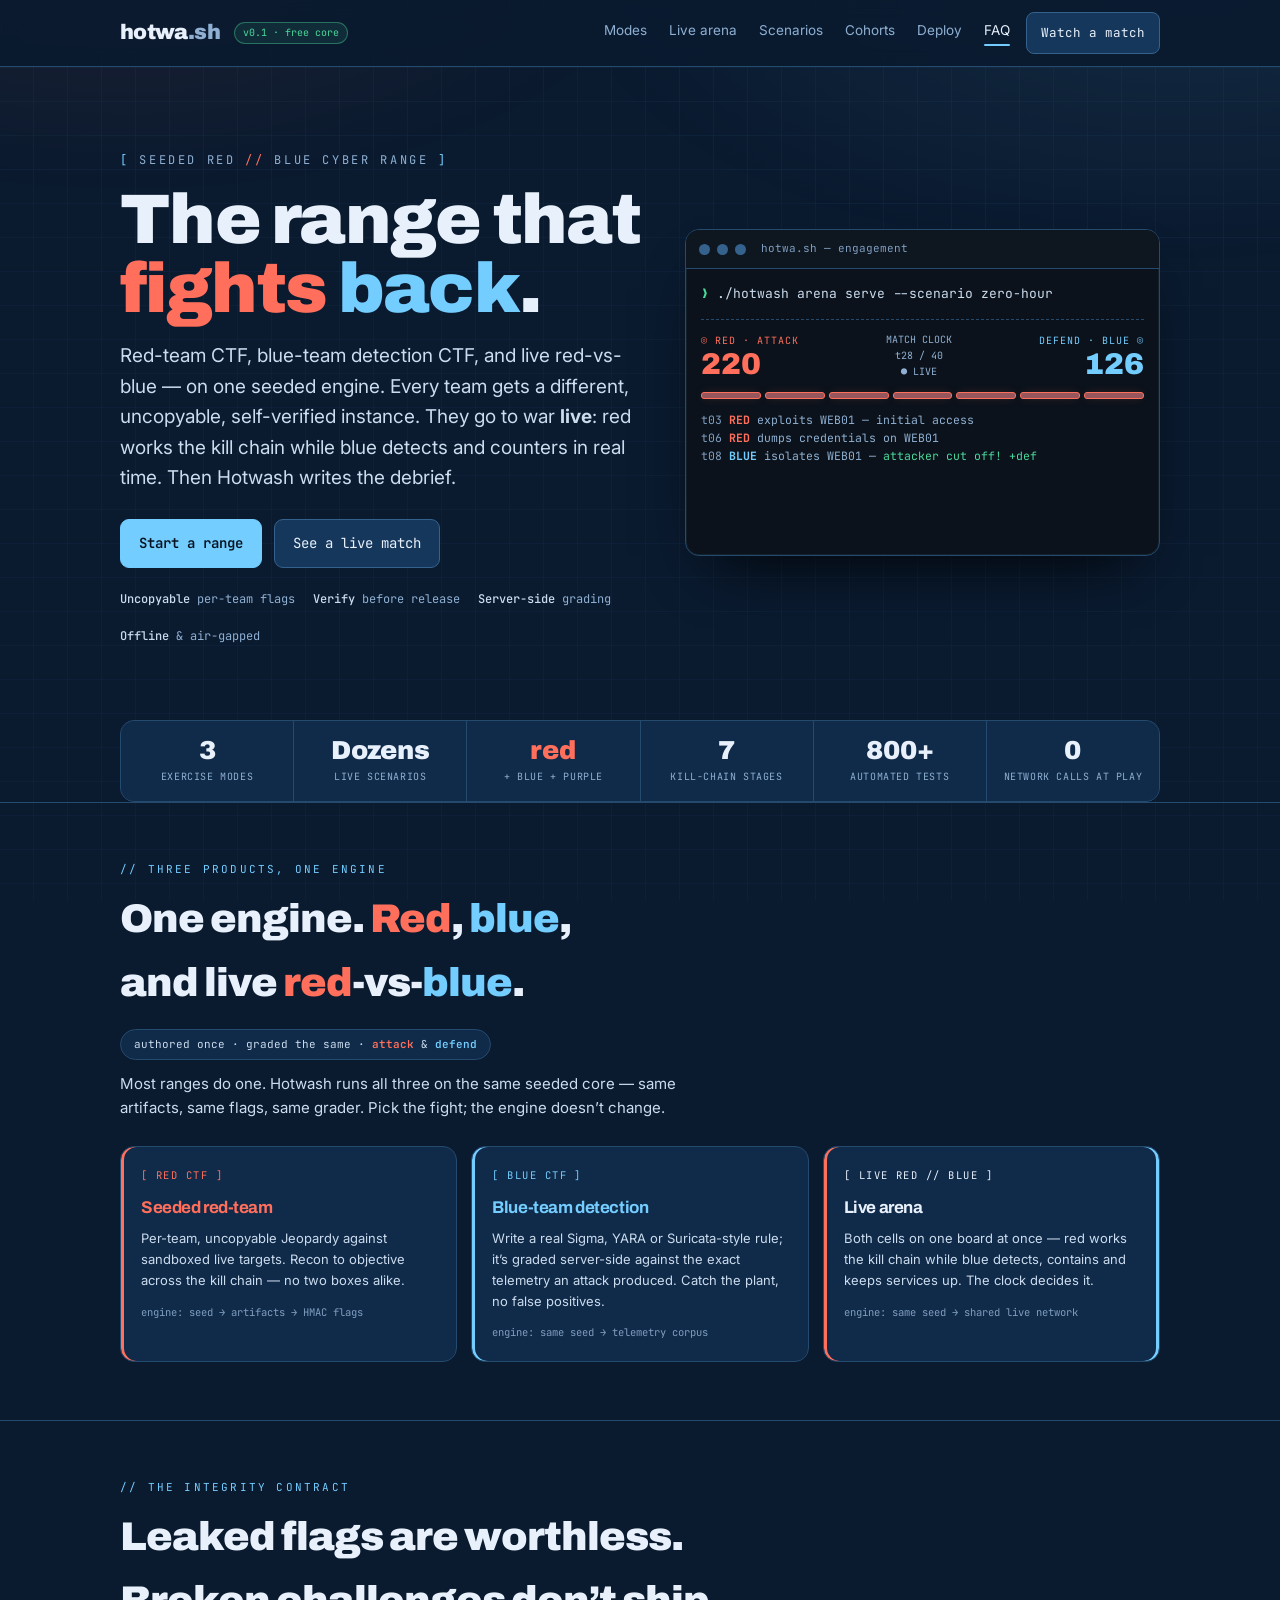
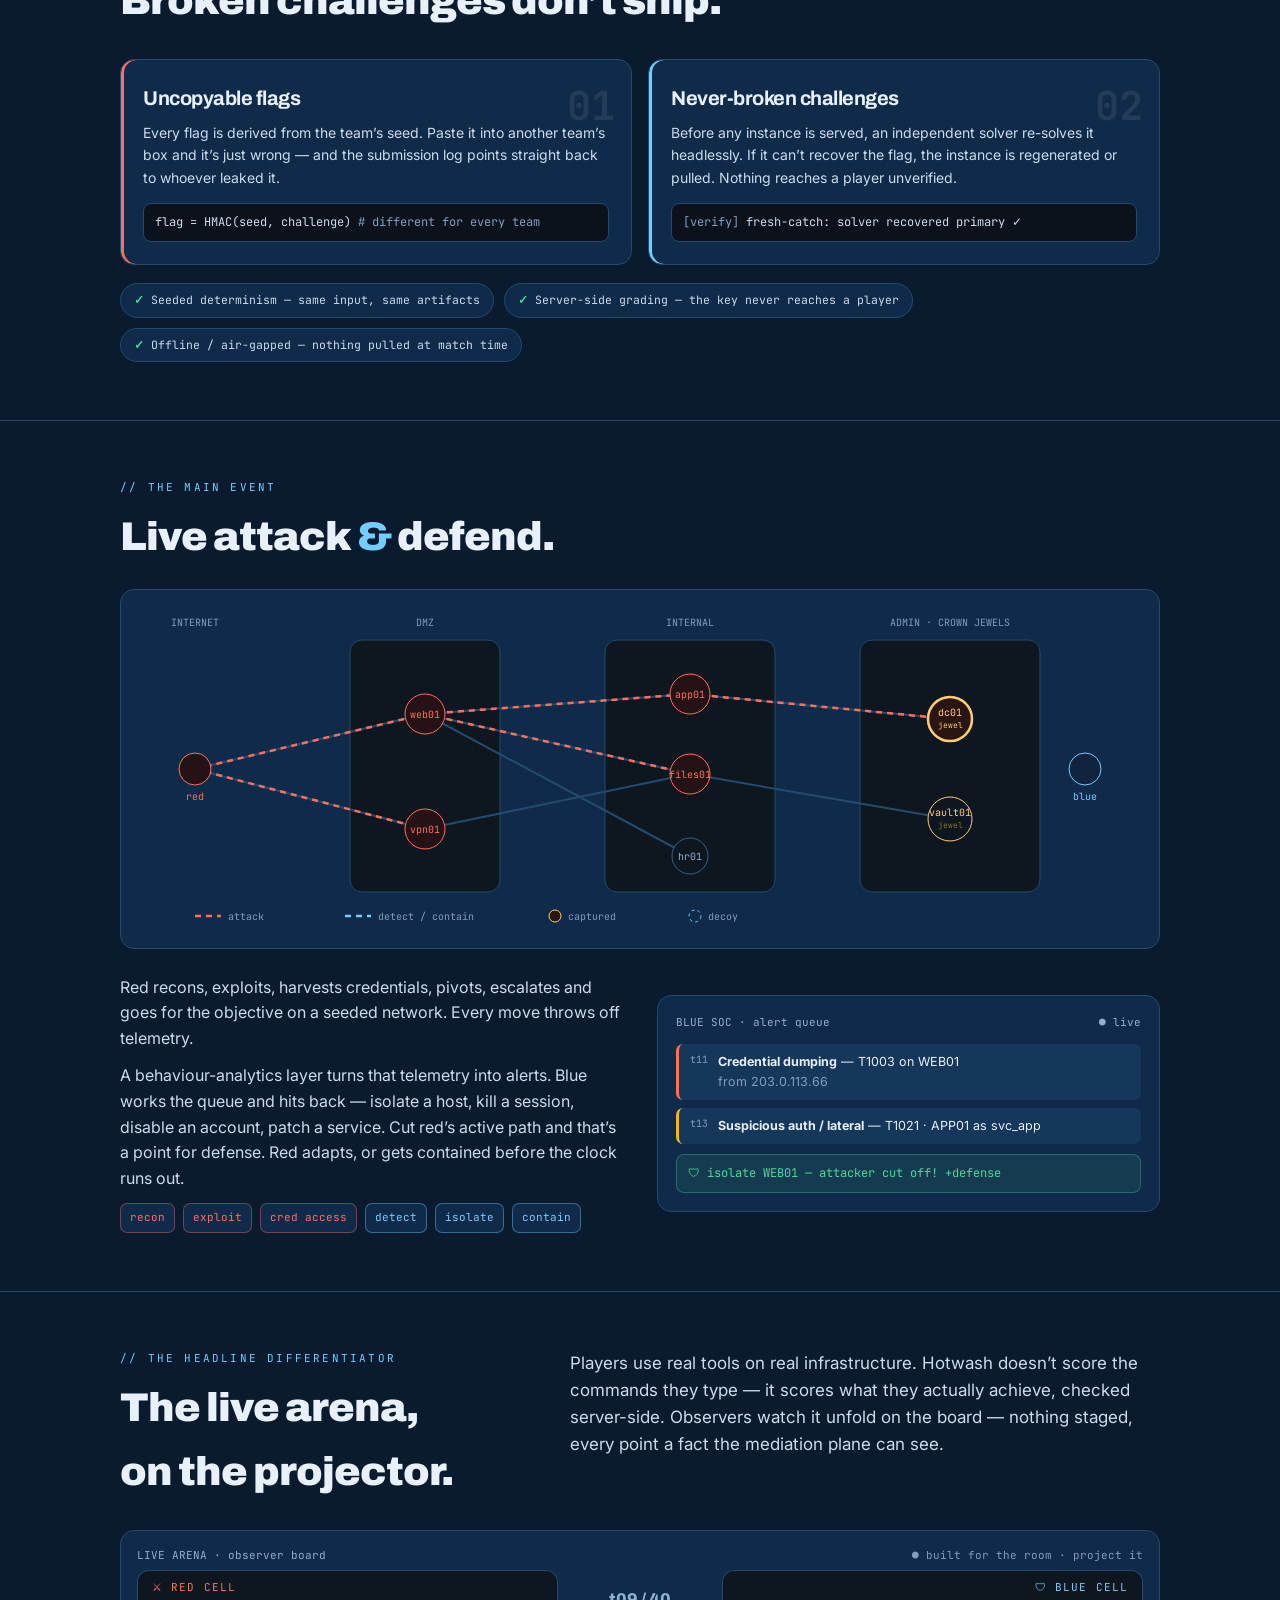
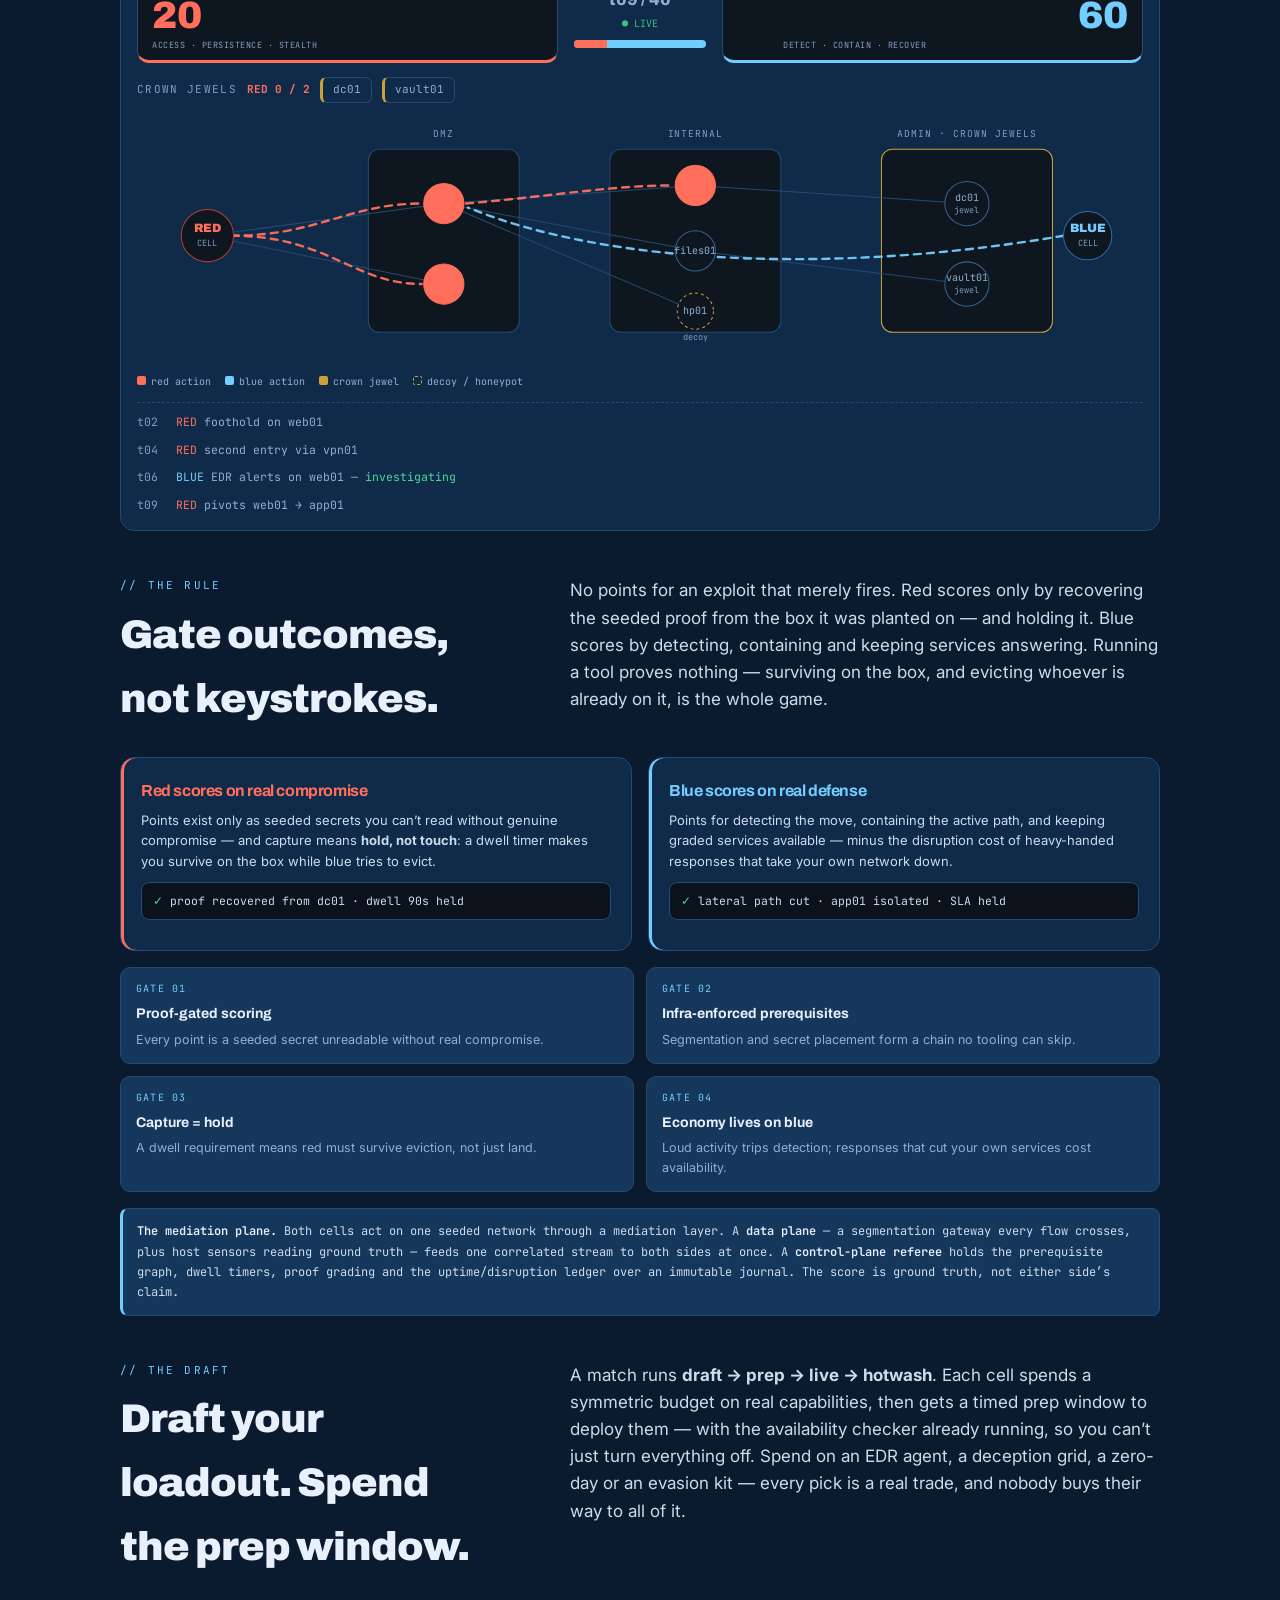
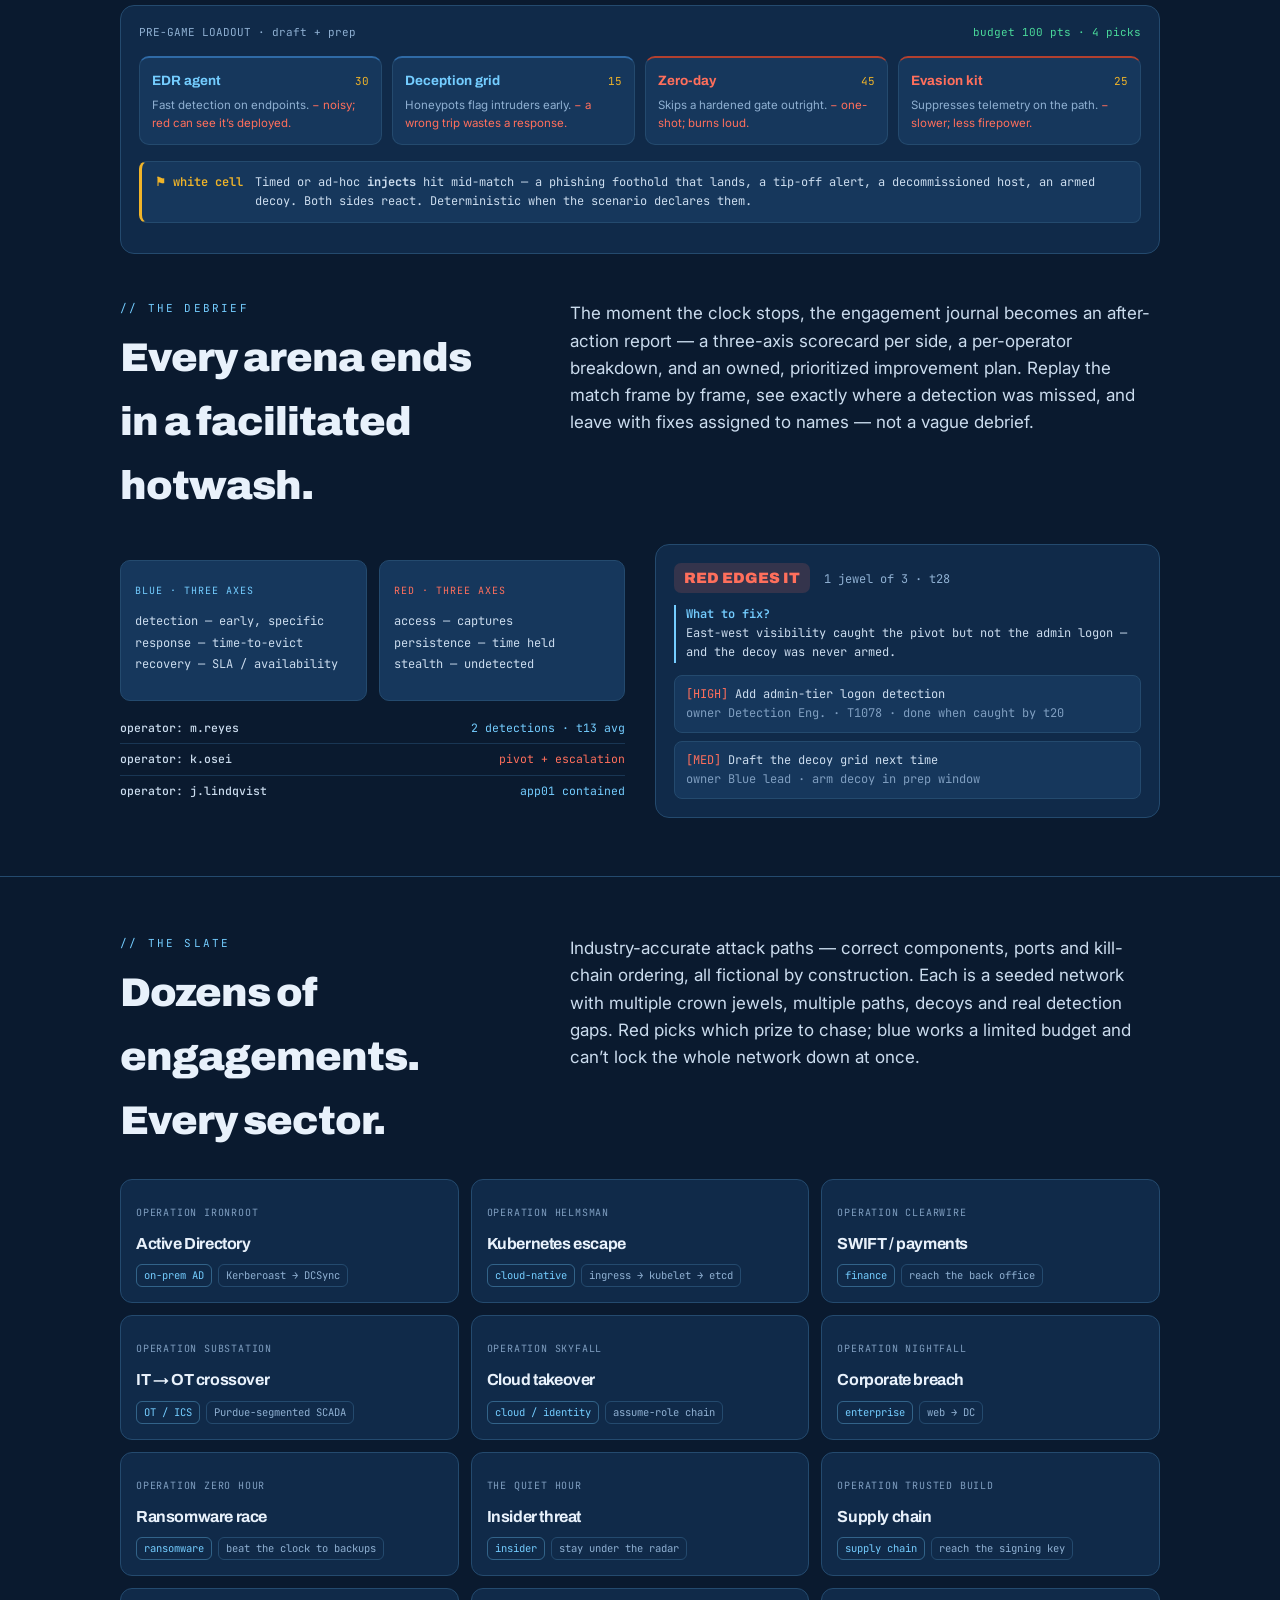
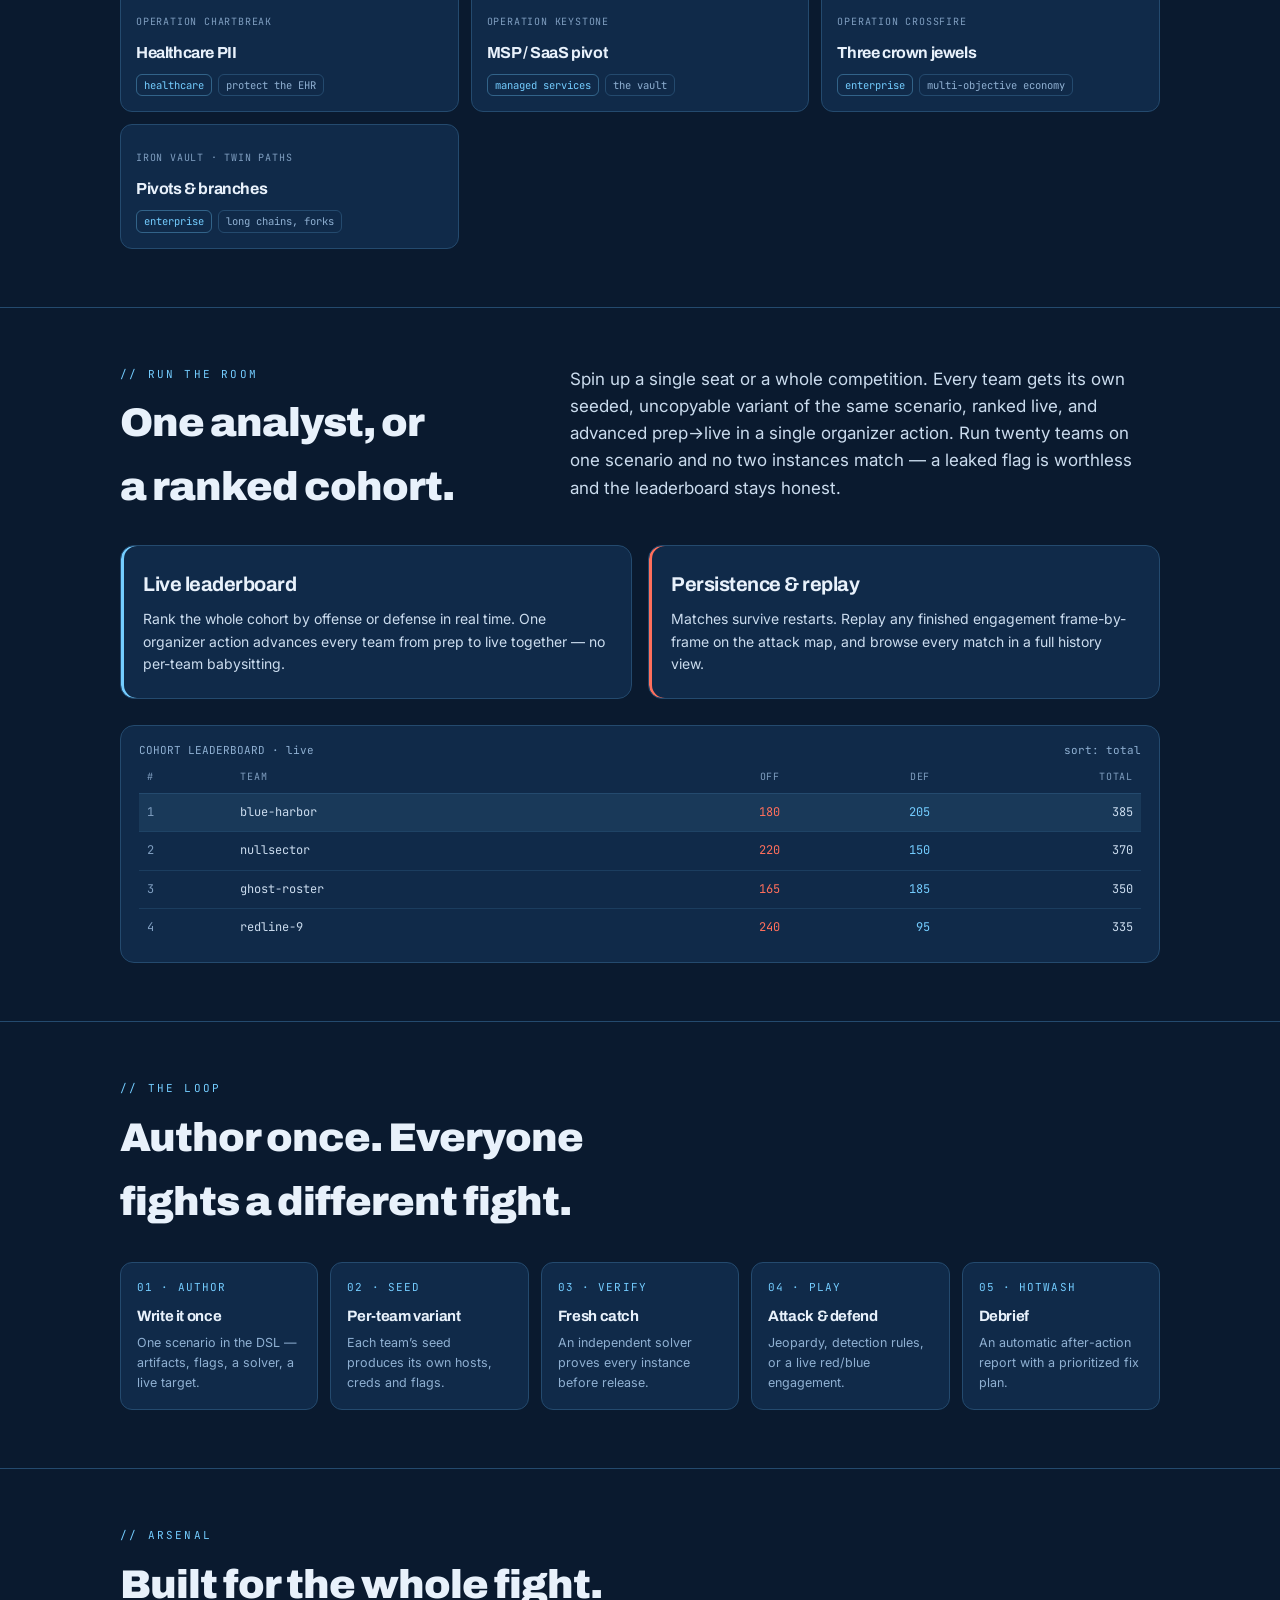
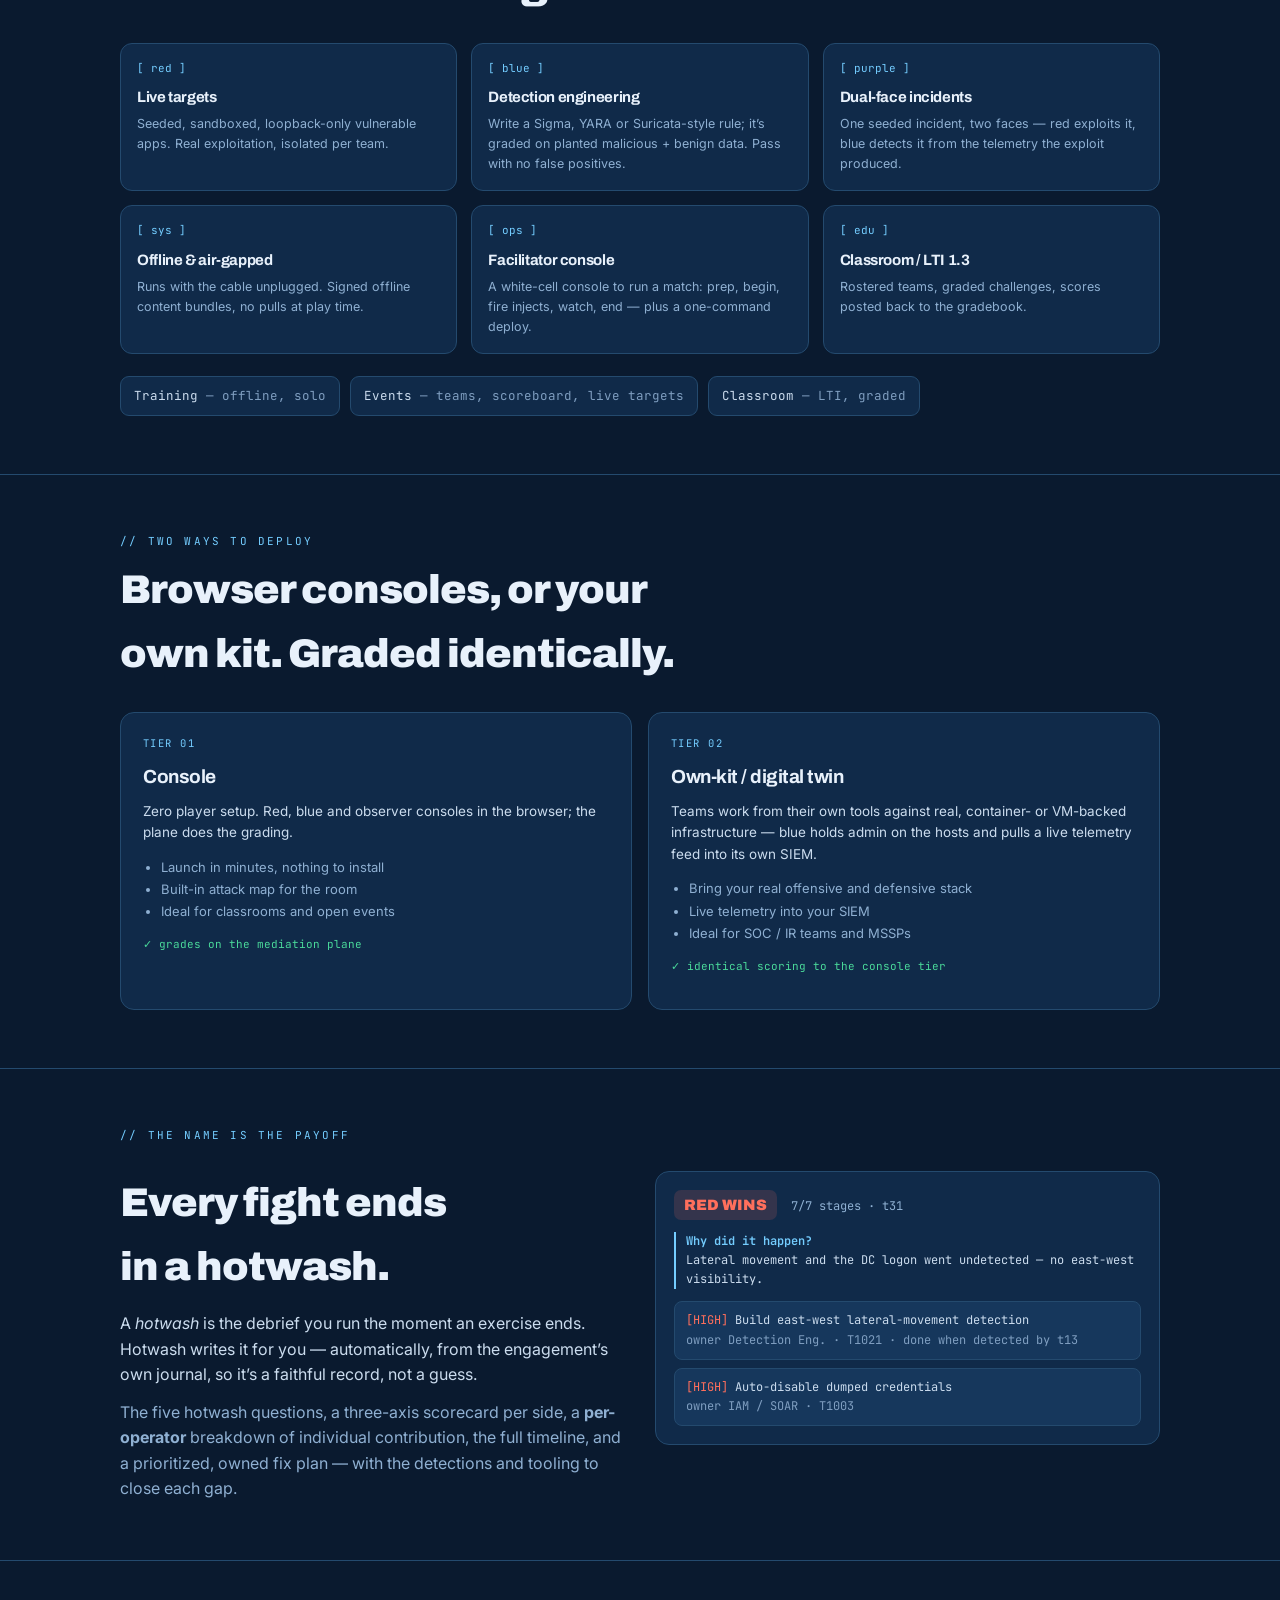
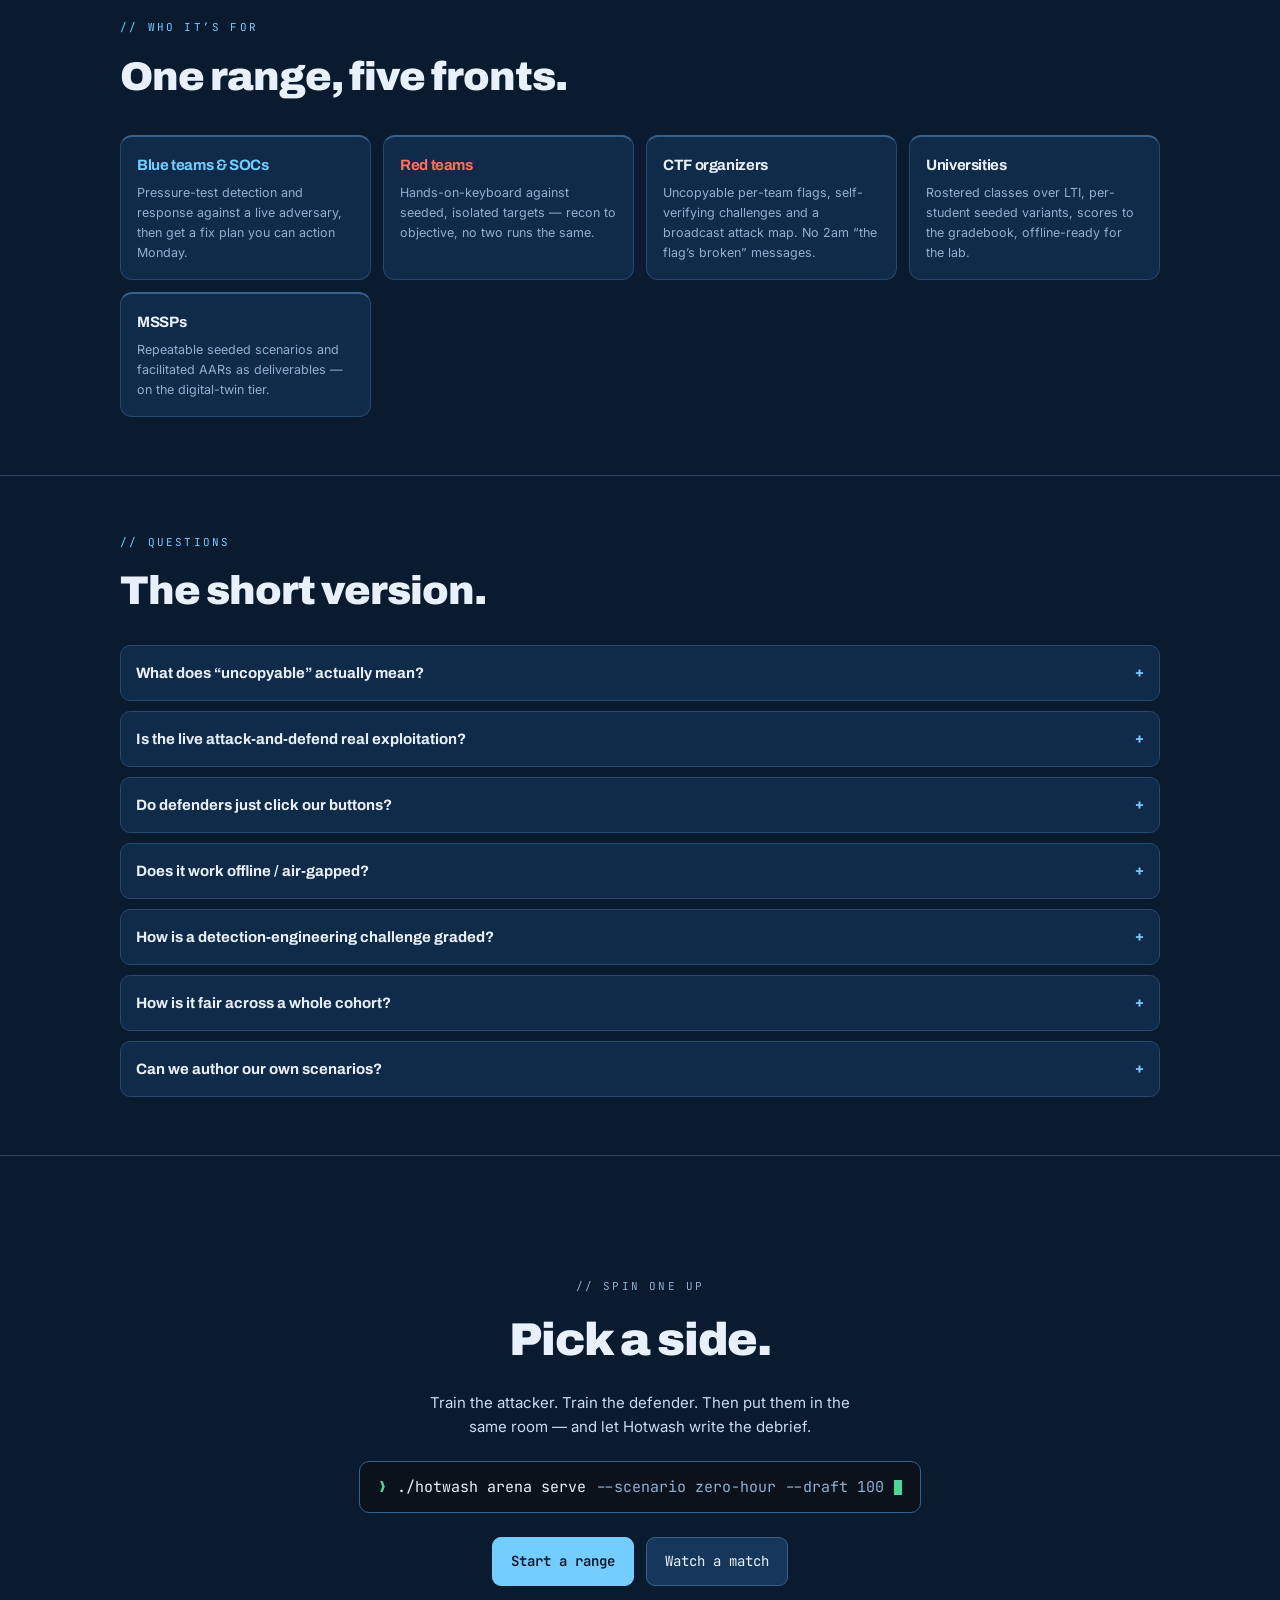
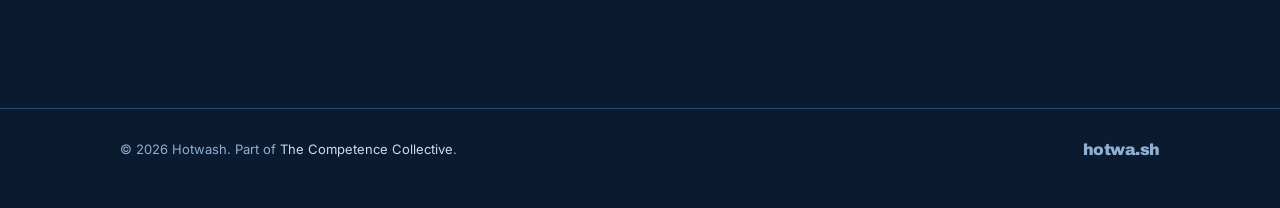
==== index.html @ c519b5b7 "Retheme to the Blueprint palette (cyanotype navy, chalk grid, vermilion attack) Swaps the Steel toke" ====
<!doctype html>
<html lang="en">
<head>
<meta charset="utf-8">
<meta name="viewport" content="width=device-width, initial-scale=1">
<title>hotwa.sh — the cyber range that fights back</title>
<meta name="description" content="Hotwash runs red-team CTF, blue-team detection CTF, and live red-vs-blue on one seeded, server-graded, offline-first engine. Uncopyable per-team flags, verify-before-release, and a facilitated after-action hotwash.">
<link rel="canonical" href="https://hotwa.sh/">
<meta name="theme-color" content="#0a0f16">
<meta property="og:title" content="hotwa.sh — the cyber range that fights back">
<meta property="og:description" content="Three modes on one engine: red CTF, blue detection CTF, and live red-vs-blue. Seeded, uncopyable, self-verifying, offline. Then the hotwash.">
<meta property="og:url" content="https://hotwa.sh/">
<meta property="og:type" content="website">
<link rel="icon" href="data:image/svg+xml,%3Csvg xmlns=%27http://www.w3.org/2000/svg%27 viewBox=%270 0 32 32%27%3E%3Crect width=%2732%27 height=%2732%27 rx=%277%27 fill=%27%2316212e%27/%3E%3Ctext x=%2716%27 y=%2722%27 font-family=%27Arial Black,Arial,sans-serif%27 font-weight=%27900%27 font-size=%2714%27 letter-spacing=%27-0.5%27 text-anchor=%27middle%27 fill=%27%23eef4fb%27%3E.sh%3C/text%3E%3C/svg%3E">
<link rel="preconnect" href="https://fonts.googleapis.com"><link rel="preconnect" href="https://fonts.gstatic.com" crossorigin>
<link rel="stylesheet" href="https://fonts.googleapis.com/css2?family=Archivo:wght@500;700;800;900&family=Inter:wght@400;500;600&family=JetBrains+Mono:wght@400;500;600;700&display=swap">
<style>
  /* Steel palette (matches the platform) + DEFCON energy: terminal motifs, mono accents, red/blue duality. Dark by design. */
  :root{
    /* Blueprint: cyanotype navy stock, chalk lines, vermilion as the lone warm note */
    --bg:#0a1a2f; --panel:#102a49; --elev:#16375c; --line:#244a6e; --line-2:#35628d;
    --ink:#e8f1fb; --ink-2:#cbdcee; --mut:#8fb0d2; --faint:#7f9ec0;
    --red:#ff6f5c; --red-dim:#b2402f; --blue:#74cdff; --blue-dim:#2f6aa6; --ok:#4ad99a; --amber:#f0b429; --gold:#ffce73;
    --disp:"Archivo",system-ui,"Arial Black",sans-serif; --body:"Inter",system-ui,"Segoe UI",Roboto,sans-serif;
    --mono:"JetBrains Mono",ui-monospace,SFMono-Regular,Menlo,monospace;
    color-scheme:dark;
  }
  *{box-sizing:border-box}
  html{scroll-behavior:smooth}
  body{margin:0;background:var(--bg);color:var(--ink);font-family:var(--body);line-height:1.6;overflow-x:hidden;-webkit-font-smoothing:antialiased}
  /* ambient background: grid + red/blue glows */
  body::before{content:"";position:fixed;inset:0;z-index:-2;pointer-events:none;
    background:
      radial-gradient(900px 420px at 10% -6%,color-mix(in srgb,var(--red) 16%,transparent),transparent 60%),
      radial-gradient(1000px 460px at 92% -2%,color-mix(in srgb,var(--blue) 18%,transparent),transparent 62%),
      linear-gradient(transparent 0 97%, color-mix(in srgb,var(--line) 55%,transparent) 100%) 0 0/100% 34px,
      linear-gradient(90deg, transparent 0 97%, color-mix(in srgb,var(--line) 55%,transparent) 100%) 0 0/34px 100%;
    opacity:.5}
  a{color:inherit;text-decoration:none}
  .wrap{max-width:1080px;margin:0 auto;padding:0 20px}
  .mono{font-family:var(--mono)}
  .eyebrow{font-family:var(--mono);font-size:12px;letter-spacing:.22em;text-transform:uppercase;color:var(--mut)}
  .eyebrow .bk{color:var(--blue)}
  h1,h2,h3{font-family:var(--disp);letter-spacing:-.025em;text-wrap:balance}
  .r{color:var(--red)} .b{color:var(--blue)}
  /* ===== accessibility: skip link + focus ===== */
  .skip{position:absolute;left:8px;top:-60px;z-index:100;background:var(--blue);color:#06121f;font-family:var(--mono);font-weight:600;
    font-size:13px;padding:11px 16px;border-radius:0 0 9px 9px;transition:top .15s}
  .skip:focus{top:0}
  a:focus-visible,button:focus-visible,summary:focus-visible,[tabindex]:focus-visible{outline:2px solid var(--blue);outline-offset:3px;border-radius:6px}
  .btn.primary:focus-visible,.cta:focus-visible,.navtoggle:focus-visible{outline-color:var(--ink)}
  @media(prefers-reduced-motion:reduce){html{scroll-behavior:auto}}
  /* header */
  header{position:sticky;top:0;z-index:30;border-bottom:1px solid var(--line);
    background:color-mix(in srgb,var(--bg) 86%,transparent);backdrop-filter:blur(10px)}
  .bar{max-width:1080px;margin:0 auto;padding:12px 20px;display:flex;align-items:center;gap:14px;position:relative}
  .wm{font-family:var(--disp);font-weight:900;font-size:21px;letter-spacing:-.03em}.wm .dot{color:var(--mut)}
  .badge{font-family:var(--mono);font-size:10px;color:var(--ok);border:1px solid color-mix(in srgb,var(--ok) 40%,transparent);
    border-radius:999px;padding:2px 8px;background:color-mix(in srgb,var(--ok) 10%,transparent)}
  .spacer{flex:1 1 auto}
  nav.links{display:flex;gap:18px;font-size:13.5px;color:var(--mut)}
  nav.links a{padding:4px 2px}
  nav.links a:hover{color:var(--ink)}
  nav.links a[aria-current="true"]{color:var(--ink)}
  nav.links a[aria-current="true"]::after{content:"";display:block;height:2px;margin-top:3px;border-radius:2px;background:var(--blue)}
  .cta{font-family:var(--mono);font-size:12.5px;border:1px solid var(--line-2);border-radius:8px;padding:10px 14px;color:var(--ink);background:var(--elev);transition:.15s;min-height:40px;display:inline-flex;align-items:center}
  .cta:hover{border-color:var(--red);box-shadow:0 0 0 1px var(--red),0 0 18px -6px var(--red)}
  /* mobile nav toggle */
  .navtoggle{display:none;width:42px;height:42px;align-items:center;justify-content:center;flex-direction:column;gap:4px;
    border:1px solid var(--line-2);border-radius:8px;background:var(--elev);cursor:pointer;padding:0}
  .navtoggle .ln{display:block;width:18px;height:2px;background:var(--ink);border-radius:2px;transition:.18s}
  .navtoggle[aria-expanded="true"] .ln:nth-child(1){transform:translateY(6px) rotate(45deg)}
  .navtoggle[aria-expanded="true"] .ln:nth-child(2){opacity:0}
  .navtoggle[aria-expanded="true"] .ln:nth-child(3){transform:translateY(-6px) rotate(-45deg)}
  @media(max-width:720px){
    .badge{display:none}
    .navtoggle{display:inline-flex}
    nav.links{display:none;position:absolute;top:100%;left:0;right:0;flex-direction:column;gap:0;
      background:color-mix(in srgb,var(--bg) 97%,transparent);backdrop-filter:blur(12px);
      border-bottom:1px solid var(--line);padding:4px 20px 12px;box-shadow:0 20px 40px -24px #000}
    nav.links.open{display:flex}
    nav.links a{padding:13px 4px;font-size:15.5px;min-height:44px;display:flex;align-items:center;border-bottom:1px solid var(--line)}
    nav.links a:last-child{border-bottom:0}
    nav.links a[aria-current="true"]::after{display:none}
  }
  @media(prefers-reduced-motion:reduce){.navtoggle .ln{transition:none}}
  /* hero */
  .hero{padding:72px 0 44px}
  .hero-grid{display:grid;grid-template-columns:1.05fr .95fr;gap:40px;align-items:center}
  @media(max-width:900px){.hero-grid{grid-template-columns:1fr;gap:28px}}
  h1.big{font-size:clamp(38px,6.6vw,70px);font-weight:900;line-height:.98;margin:16px 0 0}
  .lede{font-size:clamp(16px,2.3vw,19px);color:var(--ink-2);max-width:54ch;margin:18px 0 0}
  .hero-cta{display:flex;gap:12px;flex-wrap:wrap;margin-top:26px}
  .btn{font-family:var(--mono);font-size:14px;border-radius:9px;padding:12px 18px;border:1px solid var(--line-2);
    background:var(--elev);color:var(--ink);cursor:pointer;transition:.15s;display:inline-flex;gap:8px;align-items:center;min-height:44px}
  .btn.primary{background:var(--blue);border-color:var(--blue);color:#06121f;font-weight:600}
  .btn.primary:hover{box-shadow:0 0 22px -6px var(--blue);transform:translateY(-1px)}
  .btn.ghost:hover{border-color:var(--ink);transform:translateY(-1px)}
  .trust{margin-top:22px;display:flex;gap:18px;flex-wrap:wrap;font-family:var(--mono);font-size:12px;color:var(--mut)}
  .trust b{color:var(--ink-2);font-weight:500}
  /* terminal card */
  .term{background:#0b121b;border:1px solid var(--line);border-radius:14px;overflow:hidden;
    box-shadow:0 30px 60px -30px #000, inset 0 0 0 1px color-mix(in srgb,var(--blue) 8%,transparent)}
  .term .tt{display:flex;align-items:center;gap:7px;padding:10px 13px;border-bottom:1px solid var(--line);background:#0e1620}
  .term .tt i{width:11px;height:11px;border-radius:50%;background:var(--line-2);display:block}
  .term .tt .t{font-family:var(--mono);font-size:11px;color:var(--faint);margin-left:8px}
  .term .body{padding:15px;font-family:var(--mono);font-size:13px;min-height:286px}
  .term .line{color:var(--ink-2);white-space:pre-wrap;word-break:break-word}
  .term .prompt{color:var(--ok)}
  .cursor{display:inline-block;width:8px;height:15px;background:var(--ok);vertical-align:-2px;animation:blink 1s steps(1) infinite}
  @keyframes blink{50%{opacity:0}}
  .board{margin-top:14px;border-top:1px dashed var(--line);padding-top:12px;opacity:0;transition:opacity .4s}
  .board.on{opacity:1}
  .brow{display:flex;justify-content:space-between;align-items:center;gap:10px}
  .side{font-family:var(--mono);font-size:10px;letter-spacing:.1em}
  .num{font-family:var(--disp);font-weight:900;font-size:30px;line-height:1}
  .num.r{color:var(--red)} .num.b{color:var(--blue)}
  .clock{font-family:var(--mono);font-size:10px;color:var(--mut);text-align:center}
  .rail{display:flex;gap:4px;margin-top:12px}
  .rail .st{flex:1;height:7px;border-radius:3px;background:var(--elev);border:1px solid var(--line);transition:.3s}
  .rail .st.on{background:color-mix(in srgb,var(--red) 55%,var(--elev));border-color:var(--red);box-shadow:0 0 10px -3px var(--red)}
  .pbp{margin-top:12px;font-family:var(--mono);font-size:11.5px;color:var(--mut);min-height:34px}
  .pbp .ev{opacity:0;transform:translateY(4px);transition:.3s}
  .pbp .ev.show{opacity:1;transform:none}
  .pbp .ev b.r{color:var(--red)} .pbp .ev b.b{color:var(--blue)} .pbp .ev .cut{color:var(--ok)}
  /* sections */
  section{padding:58px 0;border-top:1px solid var(--line)}
  .sec-k{font-family:var(--mono);font-size:11px;letter-spacing:.2em;text-transform:uppercase;color:var(--blue);margin:0 0 8px}
  h2.sec{font-size:clamp(26px,4.2vw,40px);font-weight:900;margin:0;max-width:26ch;text-wrap:balance}
  .sec-lede{color:var(--ink-2);font-size:15px;max-width:62ch;margin:12px 0 0}
  /* two-column section header: heading left, lede right, filling the width with no dead middle band */
  .sechead{display:grid;grid-template-columns:0.82fr 1.18fr;gap:14px 40px;align-items:start}
  .sechead h2.sec{max-width:none;text-wrap:normal}            /* fill the column, don't balance narrow */
  .sechead .sh-l{min-width:0}
  .sechead .sec-lede{max-width:none;margin:0;font-size:17px;line-height:1.6}
  @media(max-width:860px){.sechead{grid-template-columns:1fr;gap:10px}.sechead .sec-lede{font-size:16px;max-width:62ch}}
  /* reveal on scroll */
  .reveal{opacity:0;transform:translateY(16px);transition:opacity .5s ease,transform .5s ease}
  .reveal.in{opacity:1;transform:none}
  @media(prefers-reduced-motion:reduce){.reveal{opacity:1;transform:none;transition:none}.cursor{animation:none}}
  /* guarantees */
  .two{display:grid;grid-template-columns:1fr 1fr;gap:16px;margin-top:26px}
  @media(max-width:760px){.two{grid-template-columns:1fr}}
  .gcard{position:relative;background:var(--panel);border:1px solid var(--line);border-radius:14px;padding:22px;overflow:hidden;transition:.18s}
  .gcard:hover{border-color:var(--line-2);transform:translateY(-3px)}
  .gcard .tagn{position:absolute;top:14px;right:16px;font-family:var(--mono);font-size:40px;font-weight:700;color:color-mix(in srgb,var(--ink) 9%,transparent)}
  .gcard h3{font-size:20px;margin:0 0 8px}
  .gcard p{color:var(--ink-2);font-size:14px;margin:0}
  .gcard .cmd{margin-top:14px;font-family:var(--mono);font-size:12px;color:var(--ink-2);background:#0b121b;border:1px solid var(--line);border-radius:8px;padding:9px 11px;overflow-x:auto}
  .gcard .cmd .mut{color:var(--faint)}
  .edge-r{box-shadow:inset 3px 0 0 var(--red)} .edge-b{box-shadow:inset 3px 0 0 var(--blue)}
  .pledge{display:flex;gap:10px;flex-wrap:wrap;margin-top:18px}
  .pledge .p{font-family:var(--mono);font-size:11.5px;color:var(--ink-2);border:1px solid var(--line);border-radius:999px;padding:7px 13px;background:var(--panel)}
  .pledge .p b{color:var(--ok);font-weight:600}
  /* live band */
  .live{display:grid;grid-template-columns:1fr 1fr;gap:34px;align-items:center;margin-top:26px}
  @media(max-width:860px){.live{grid-template-columns:1fr}}
  .live h2{margin-bottom:12px}
  .live p{color:var(--ink-2);margin:0 0 12px}
  .kv{display:flex;gap:8px;flex-wrap:wrap;margin-top:8px}
  .kv .chip{font-family:var(--mono);font-size:11px;color:var(--mut);border:1px solid var(--line);border-radius:7px;padding:5px 9px;background:var(--panel)}
  .kv .chip.r{color:var(--red);border-color:color-mix(in srgb,var(--red) 40%,transparent)}
  .kv .chip.b{color:var(--blue);border-color:color-mix(in srgb,var(--blue) 40%,transparent)}
  .socpanel{background:var(--panel);border:1px solid var(--line);border-radius:14px;padding:18px}
  .socpanel .hd{display:flex;justify-content:space-between;align-items:center;font-family:var(--mono);font-size:11px;color:var(--mut);margin-bottom:12px}
  .alert{display:flex;gap:10px;align-items:flex-start;font-size:12.5px;border-left:3px solid var(--amber);padding:8px 11px;border-radius:7px;background:var(--elev);margin-bottom:8px}
  .alert.crit{border-left-color:var(--red)}
  .alert .tk{font-family:var(--mono);font-size:10px;color:var(--faint)}
  .rem{margin-top:10px;font-family:var(--mono);font-size:12px;color:var(--ok);background:color-mix(in srgb,var(--ok) 10%,transparent);
    border:1px solid color-mix(in srgb,var(--ok) 30%,transparent);border-radius:8px;padding:9px 11px}
  /* the loop */
  .loop{display:grid;grid-template-columns:repeat(5,1fr);gap:12px;margin-top:28px}
  @media(max-width:860px){.loop{grid-template-columns:repeat(2,1fr)}}
  @media(max-width:460px){.loop{grid-template-columns:1fr}}
  .step{background:var(--panel);border:1px solid var(--line);border-radius:12px;padding:16px;position:relative}
  .step .n{font-family:var(--mono);font-size:11px;color:var(--blue);letter-spacing:.1em}
  .step h3{font-size:15px;margin:8px 0 5px}
  .step p{font-size:12.5px;color:var(--mut);margin:0}
  /* features */
  .feat{display:grid;grid-template-columns:repeat(3,1fr);gap:14px;margin-top:26px}
  @media(max-width:820px){.feat{grid-template-columns:1fr 1fr}}
  @media(max-width:520px){.feat{grid-template-columns:1fr}}
  .fc{background:var(--panel);border:1px solid var(--line);border-radius:12px;padding:16px;transition:.16s}
  .fc:hover{border-color:var(--line-2);background:var(--elev)}
  .fc .ic{font-family:var(--mono);font-size:11px;color:var(--blue);margin-bottom:8px}
  .fc h3{font-size:15px;margin:0 0 5px}.fc p{font-size:12.5px;color:var(--mut);margin:0}
  /* modes */
  .modes{display:flex;gap:10px;flex-wrap:wrap;margin-top:22px}
  .mode{font-family:var(--mono);font-size:12.5px;color:var(--ink-2);border:1px solid var(--line);border-radius:9px;padding:9px 13px;background:var(--panel)}
  .mode .mut{color:var(--faint)}
  /* cta band */
  .ctaband{text-align:center;padding:64px 20px}
  .ctaband h2{font-size:clamp(28px,5vw,46px);font-weight:900;margin:0}
  .ctaband p.sub{color:var(--ink-2);max-width:48ch;margin:14px auto 0;font-size:15px}
  .ctaband .run{display:inline-flex;gap:10px;align-items:center;margin-top:22px;font-family:var(--mono);font-size:15px;
    background:#0b121b;border:1px solid var(--line-2);border-radius:10px;padding:13px 18px;max-width:100%;overflow-x:auto}
  .ctaband .run .p{color:var(--ok)}
  .ctaband .btnrow{display:flex;gap:12px;flex-wrap:wrap;justify-content:center;margin-top:24px}
  /* stat band */
  .statband{display:grid;grid-template-columns:repeat(6,1fr);gap:1px;background:var(--line);border:1px solid var(--line);border-radius:14px;overflow:hidden;margin-top:30px}
  @media(max-width:820px){.statband{grid-template-columns:repeat(3,1fr)}}
  @media(max-width:460px){.statband{grid-template-columns:repeat(2,1fr)}}
  .statband .st2{background:var(--panel);padding:16px 14px;text-align:center}
  .statband .st2 b{font-family:var(--disp);font-weight:900;font-size:26px;display:block;line-height:1}
  .statband .st2 span{font-family:var(--mono);font-size:10px;letter-spacing:.06em;text-transform:uppercase;color:var(--mut);display:block;margin-top:6px}
  /* attack-front map */
  .mapwrap{margin-top:8px;background:var(--panel);border:1px solid var(--line);border-radius:14px;padding:14px}
  .frontmap{width:100%;display:block;color:var(--mut)}
  .frontmap .lane{fill:#0e1620;stroke:var(--line)}
  .frontmap .lbl{font-family:"JetBrains Mono",monospace;font-size:10px;fill:var(--faint)}
  .frontmap .hostname{font-family:"JetBrains Mono",monospace;font-size:10px}
  .frontmap .edge{stroke:var(--line);stroke-width:2}
  .frontmap .arc{stroke:var(--red);stroke-width:2.5;fill:none;stroke-dasharray:6 5;stroke-dashoffset:260;opacity:0}
  .frontmap .arc.on{opacity:1;animation:dash 1.1s linear forwards}
  @keyframes dash{to{stroke-dashoffset:0}}
  .frontmap .darc{stroke:var(--blue);stroke-width:2.5;fill:none;stroke-dasharray:6 5;stroke-dashoffset:260;opacity:0}
  .frontmap .darc.on{opacity:1;animation:dash 1.1s linear forwards}
  .frontmap .node{transition:.3s}
  .frontmap .node.hot circle{stroke:var(--red);fill:#241216}
  .frontmap .node.hot text{fill:var(--red)}
  .frontmap .node.held circle{stroke:var(--gold);fill:#2a1512;stroke-width:2.5}
  .frontmap .node.held text{fill:var(--gold)}
  .frontmap .node.def circle{stroke:var(--blue);fill:#10233f}
  .frontmap .node.def text{fill:var(--blue)}
  .frontmap .decoyring{fill:none;stroke:var(--blue);stroke-width:2;stroke-dasharray:4 4;opacity:0;transition:.4s}
  .frontmap .node.decoy .decoyring{opacity:.85}
  .frontmap .node.decoy circle{stroke:var(--blue)} .frontmap .node.decoy text{fill:var(--blue)}
  .frontmap .node.iso{opacity:.55} .frontmap .node.iso circle{stroke:var(--blue);stroke-dasharray:3 3} .frontmap .node.iso text{fill:var(--blue)}
  .frontmap .shield{opacity:0;transition:.4s} .frontmap .node.def .shield{opacity:1}
  @media(prefers-reduced-motion:reduce){.frontmap .arc,.frontmap .darc{opacity:1;stroke-dashoffset:0;animation:none}}
  /* ===== LIVE ARENA ===== */
  .arena-head{display:flex;flex-wrap:wrap;align-items:flex-end;justify-content:space-between;gap:14px}
  .arena-tag{font-family:var(--mono);font-size:11px;color:var(--ink-2);border:1px solid var(--line);border-radius:999px;padding:6px 13px;background:var(--panel)}
  .arena-tag b.r{color:var(--red);font-weight:600} .arena-tag b.b{color:var(--blue);font-weight:600}
  /* three products */
  .prods{display:grid;grid-template-columns:repeat(3,1fr);gap:14px;margin-top:26px}
  @media(max-width:820px){.prods{grid-template-columns:1fr}}
  .prod{position:relative;background:var(--panel);border:1px solid var(--line);border-radius:14px;padding:20px;overflow:hidden;transition:.18s}
  .prod:hover{border-color:var(--line-2);transform:translateY(-3px)}
  .prod .pk{font-family:var(--mono);font-size:10.5px;letter-spacing:.14em;text-transform:uppercase;margin-bottom:10px}
  .prod.r .pk{color:var(--red)} .prod.b .pk{color:var(--blue)} .prod.p .pk{color:var(--ink)}
  .prod.r{box-shadow:inset 3px 0 0 var(--red)} .prod.b{box-shadow:inset 3px 0 0 var(--blue)}
  .prod.p{box-shadow:inset 3px 0 0 var(--red),inset -3px 0 0 var(--blue)}
  .prod h3{font-size:17px;margin:0 0 7px}
  .prod p{color:var(--ink-2);font-size:13px;margin:0}
  .prod .eng{margin-top:13px;font-family:var(--mono);font-size:10.5px;color:var(--faint)}
  /* arena attack map */
  .amapwrap{margin-top:26px;background:var(--panel);border:1px solid var(--line);border-radius:14px;padding:16px 16px 12px}
  .amaptop{display:flex;justify-content:space-between;align-items:center;font-family:var(--mono);font-size:11px;color:var(--mut);margin-bottom:6px}
  .amaptop .roomtip{color:var(--faint)}
  .amap{width:100%;display:block;color:var(--mut)}
  .amap .lane{fill:#0e1620;stroke:var(--line)}
  .amap .lane.jewel{stroke:#caa23a}
  .amap .zlbl{font-family:var(--mono);font-size:9.5px;letter-spacing:.1em;fill:var(--faint)}
  .amap .cell{font-family:var(--disp);font-weight:900;font-size:12px}
  .amap .host{font-family:var(--mono);font-size:10px;fill:var(--mut)}
  .amap .sub{font-family:var(--mono);font-size:8.5px;fill:var(--faint)}
  .amap .ring{fill:#0e1620}
  .amap .ring.red{stroke:var(--red-dim)} .amap .ring.blue{stroke:var(--blue-dim)} .amap .ring.host{stroke:var(--line-2)} .amap .ring.decoy{stroke:#caa23a;stroke-dasharray:3 3}
  .amap .flow{fill:none;stroke-width:2.4;stroke-linecap:round;opacity:0;stroke-dasharray:7 6;stroke-dashoffset:300}
  .amap .flow.atk{stroke:var(--red)} .amap .flow.def{stroke:var(--blue)}
  .amap .flow.on{opacity:.95;animation:aflow 1.2s linear forwards}
  @keyframes aflow{to{stroke-dashoffset:0}}
  .amap .node{transition:.35s}
  .amap .node.hot .ring{stroke:var(--red);fill:#241216} .amap .node.hot .host{fill:var(--red)}
  .amap .node.fell .ring{stroke:var(--red);fill:#2a0f12;stroke-width:2.5} .amap .node.fell .host{fill:var(--red)}
  .amap .pulse{fill:var(--red);opacity:0}
  .amap .pulse.on{animation:apulse 1.3s ease-out infinite}
  @keyframes apulse{0%{opacity:.5;r:20}100%{opacity:0;r:34}}
  @media(prefers-reduced-motion:reduce){.amap .flow{opacity:.9;stroke-dashoffset:0;animation:none}.amap .pulse.on{animation:none;opacity:0}}
  .amaplegend{display:flex;flex-wrap:wrap;gap:14px;margin-top:8px;font-family:var(--mono);font-size:10px;color:var(--mut)}
  .amaplegend i{display:inline-block;width:9px;height:9px;border-radius:2px;vertical-align:0;margin-right:5px}
  .amaplegend i.r{background:var(--red)} .amaplegend i.b{background:var(--blue)} .amaplegend i.j{background:#caa23a} .amaplegend i.d{background:transparent;border:1px dashed #caa23a}
  /* observer board: scoreline + crown-jewel status + extra node states */
  .obvscore{display:grid;grid-template-columns:1fr auto 1fr;gap:16px;align-items:center;margin:6px 0 14px}
  .obvscore .team{padding:8px 14px;border-radius:12px;background:#0e1620;border:1px solid var(--line)}
  .obvscore .team.red{border-bottom:3px solid var(--red)} .obvscore .team.blue{border-bottom:3px solid var(--blue);text-align:right}
  .obvscore .tname{font-family:var(--mono);font-size:11px;letter-spacing:.1em}
  .obvscore .team.red .tname{color:var(--red)} .obvscore .team.blue .tname{color:var(--blue)}
  .obvscore .pts{font-family:var(--disp);font-weight:900;font-size:clamp(26px,5vw,38px);line-height:1;font-variant-numeric:tabular-nums}
  .obvscore .team.red .pts{color:var(--red)} .obvscore .team.blue .pts{color:var(--blue)}
  .obvscore .axes{font-family:var(--mono);font-size:8.5px;letter-spacing:.06em;text-transform:uppercase;color:var(--faint);margin-top:4px}
  .obvscore .clock{text-align:center;min-width:132px}
  .obvscore .clock .t{font-family:var(--disp);font-weight:800;font-size:17px;font-variant-numeric:tabular-nums}
  .obvscore .statepill{font-family:var(--mono);font-size:10px;color:#3ac07e;display:inline-block;margin-top:3px}
  .obvscore .mom{height:8px;border-radius:99px;background:var(--blue);overflow:hidden;margin-top:8px}
  .obvscore .mom i{display:block;height:100%;background:var(--red);transition:width .7s ease}
  .oobj{display:flex;align-items:center;gap:10px;flex-wrap:wrap;margin-bottom:12px;font-family:var(--mono);font-size:11px}
  .oobj .k{color:var(--faint);letter-spacing:.12em} .oobj .cnt{color:var(--red);font-weight:700}
  .oobj .jw{border:1px solid var(--line);border-left:3px solid #caa23a;border-radius:6px;padding:3px 10px;color:var(--mut);transition:.4s}
  .oobj .jw.cap{border-left-color:var(--red);color:var(--red);background:#1a0f12}
  .oobj .jw.def{border-left-color:var(--blue);color:var(--blue);background:#0f1b2e}
  .amap .node.def .ring{stroke:var(--blue);fill:#10233f} .amap .node.def .host{fill:var(--blue)}
  .amap .node.decoy .ring{stroke:var(--blue);stroke-dasharray:3 3} .amap .node.decoy .host{fill:var(--blue)}
  .amap .node.iso{opacity:.55} .amap .node.iso .ring{stroke:var(--blue);stroke-dasharray:3 3} .amap .node.iso .host{fill:var(--blue)}
  .amap .shield{opacity:0;transition:.4s} .amap .node.def .shield{opacity:1}
  .pbp{min-height:116px}
  @media(max-width:620px){.obvscore{grid-template-columns:1fr;gap:8px}.obvscore .team.blue{text-align:left}.obvscore .clock{order:-1}}
  /* streaming timeline */
  .stream{margin-top:12px;border-top:1px dashed var(--line);padding-top:10px;font-family:var(--mono);font-size:11.5px;display:grid;gap:5px}
  .stream .row{display:flex;gap:9px;align-items:baseline}
  .stream .row .tk{color:var(--faint);min-width:30px}
  .stream .row .r{color:var(--red)} .stream .row .b{color:var(--blue)} .stream .row .cut{color:var(--ok)} .stream .row .j{color:var(--gold)}
  /* gate outcomes split */
  .gate{display:grid;grid-template-columns:1fr 1fr;gap:16px;margin-top:26px}
  @media(max-width:760px){.gate{grid-template-columns:1fr}}
  .gcol{background:var(--panel);border:1px solid var(--line);border-radius:14px;padding:20px}
  .gcol.r{box-shadow:inset 3px 0 0 var(--red)} .gcol.b{box-shadow:inset 3px 0 0 var(--blue)}
  .gcol h3{font-size:16px;margin:0 0 6px}
  .gcol h3 .r{color:var(--red)} .gcol h3 .b{color:var(--blue)}
  .gcol p{color:var(--ink-2);font-size:13px;margin:0 0 10px}
  .gcol .gated{font-family:var(--mono);font-size:11.5px;color:var(--ink-2);background:#0b121b;border:1px solid var(--line);border-radius:8px;padding:9px 11px}
  .gcol .gated .ok{color:var(--ok)}
  .gates4{display:grid;grid-template-columns:repeat(2,1fr);gap:12px;margin-top:16px}
  @media(max-width:620px){.gates4{grid-template-columns:1fr}}
  .g4{background:var(--elev);border:1px solid var(--line);border-radius:10px;padding:13px 15px}
  .g4 .gn{font-family:var(--mono);font-size:10px;letter-spacing:.12em;color:var(--blue);text-transform:uppercase}
  .g4 h4{font-family:var(--disp);font-weight:700;font-size:14px;margin:6px 0 4px}
  .g4 p{color:var(--mut);font-size:12.5px;margin:0}
  .mediation{margin-top:16px;font-family:var(--mono);font-size:12px;color:var(--ink-2);background:var(--elev);border:1px solid var(--line);border-left:3px solid var(--blue);border-radius:8px;padding:12px 14px;line-height:1.7}
  .mediation b{color:var(--ink);font-weight:600}
  /* loadout draft */
  .draftbox{margin-top:26px;background:var(--panel);border:1px solid var(--line);border-radius:14px;padding:18px}
  .draftbox .dh{display:flex;flex-wrap:wrap;justify-content:space-between;gap:8px;align-items:center;font-family:var(--mono);font-size:11px;color:var(--mut);margin-bottom:14px}
  .draftbox .budget{color:var(--ok)}
  .picks{display:grid;grid-template-columns:repeat(4,1fr);gap:10px}
  @media(max-width:820px){.picks{grid-template-columns:1fr 1fr}}
  @media(max-width:460px){.picks{grid-template-columns:1fr}}
  .pick{background:var(--elev);border:1px solid var(--line);border-radius:10px;padding:12px}
  .pick .pt{display:flex;justify-content:space-between;gap:8px;align-items:baseline}
  .pick .nm{font-family:var(--disp);font-weight:700;font-size:13.5px}
  .pick .cost{font-family:var(--mono);font-size:11px;color:var(--amber)}
  .pick .tr{font-size:11.5px;color:var(--mut);margin-top:6px;line-height:1.5}
  .pick .tr .minus{color:var(--red)}
  .pick.r{border-top:2px solid var(--red-dim)} .pick.b{border-top:2px solid var(--blue-dim)}
  .inject{margin-top:16px;display:flex;gap:12px;align-items:flex-start;font-family:var(--mono);font-size:12px;color:var(--ink-2);
    background:var(--elev);border:1px solid var(--line);border-left:3px solid var(--amber);border-radius:8px;padding:11px 13px}
  .inject .wc{color:var(--amber);font-weight:600;white-space:nowrap}
  /* scenarios */
  .scn{display:grid;grid-template-columns:repeat(3,1fr);gap:12px;margin-top:26px}
  @media(max-width:820px){.scn{grid-template-columns:1fr 1fr}}
  @media(max-width:520px){.scn{grid-template-columns:1fr}}
  .scard{background:var(--panel);border:1px solid var(--line);border-radius:12px;padding:15px;transition:.16s}
  .scard:hover{border-color:var(--line-2);transform:translateY(-2px)}
  .scard .op{font-family:var(--mono);font-size:10px;color:var(--faint);letter-spacing:.08em}
  .scard h3{font-size:16px;margin:4px 0 8px}
  .scard .row{display:flex;gap:6px;flex-wrap:wrap}
  .scard .t{font-family:var(--mono);font-size:10.5px;color:var(--mut);border:1px solid var(--line);border-radius:6px;padding:2px 7px}
  .scard .t.sec{color:var(--blue);border-color:color-mix(in srgb,var(--blue) 35%,transparent)}
  /* scale / cohort */
  .lb{margin-top:26px;background:var(--panel);border:1px solid var(--line);border-radius:14px;padding:16px 18px}
  .lb .lh{display:flex;justify-content:space-between;align-items:center;font-family:var(--mono);font-size:11px;color:var(--mut);margin-bottom:10px}
  .lb table{width:100%;border-collapse:collapse;font-family:var(--mono);font-size:12px}
  .lb th{text-align:left;color:var(--faint);font-weight:400;font-size:10px;letter-spacing:.08em;text-transform:uppercase;padding:0 8px 8px;border-bottom:1px solid var(--line)}
  .lb th.nr,.lb td.nr{text-align:right}
  .lb td{padding:9px 8px;border-bottom:1px solid color-mix(in srgb,var(--line) 60%,transparent);color:var(--ink-2)}
  .lb tr:last-child td{border-bottom:0}
  .lb .rk{color:var(--faint)} .lb .o{color:var(--red)} .lb .d{color:var(--blue)}
  .lb .lead td{background:color-mix(in srgb,var(--blue) 9%,transparent)}
  /* tiers */
  .tiers{display:grid;grid-template-columns:1fr 1fr;gap:16px;margin-top:26px}
  @media(max-width:760px){.tiers{grid-template-columns:1fr}}
  .tier{background:var(--panel);border:1px solid var(--line);border-radius:14px;padding:22px;position:relative}
  .tier .tk{font-family:var(--mono);font-size:10.5px;letter-spacing:.14em;text-transform:uppercase;color:var(--blue);margin-bottom:10px}
  .tier h3{font-size:19px;margin:0 0 8px}
  .tier p{color:var(--ink-2);font-size:13.5px;margin:0 0 12px}
  .tier ul{margin:0;padding-left:18px;color:var(--mut);font-size:13px;line-height:1.7}
  .tier .foot{margin-top:14px;font-family:var(--mono);font-size:11px;color:var(--ok)}
  /* audience */
  .aud{display:grid;grid-template-columns:repeat(4,1fr);gap:12px;margin-top:26px}
  @media(max-width:820px){.aud{grid-template-columns:1fr 1fr}}
  @media(max-width:460px){.aud{grid-template-columns:1fr}}
  .ac{background:var(--panel);border:1px solid var(--line);border-radius:12px;padding:16px;border-top:2px solid var(--line-2)}
  .ac h3{font-size:15px;margin:0 0 6px}.ac p{font-size:12.5px;color:var(--mut);margin:0}
  /* hotwash teaser */
  .hw-teaser{display:grid;grid-template-columns:1fr 1fr;gap:30px;align-items:start;margin-top:26px}
  @media(max-width:860px){.hw-teaser{grid-template-columns:1fr}}
  .aar{background:var(--panel);border:1px solid var(--line);border-radius:14px;padding:18px;font-family:var(--mono);font-size:12px}
  .aar .vb{display:inline-block;font-family:var(--disp);font-weight:900;font-size:15px;color:var(--red);background:color-mix(in srgb,var(--red) 15%,transparent);padding:3px 10px;border-radius:7px}
  .aar .q{border-left:2px solid var(--blue);padding-left:10px;margin:12px 0;color:var(--ink-2)}
  .aar .q b{color:var(--blue);font-weight:600}
  .aar .fix{border:1px solid var(--line);border-radius:8px;padding:9px 11px;margin-top:8px;color:var(--ink-2);background:var(--elev)}
  .aar .fix .pri{color:var(--red)}
  .axes{display:grid;grid-template-columns:1fr 1fr;gap:12px;margin-top:16px}
  @media(max-width:520px){.axes{grid-template-columns:1fr}}
  .axis{background:var(--elev);border:1px solid var(--line);border-radius:10px;padding:12px 14px}
  .axis .al{font-family:var(--mono);font-size:10px;letter-spacing:.1em;text-transform:uppercase;margin-bottom:6px}
  .axis.r .al{color:var(--red)} .axis.b .al{color:var(--blue)}
  .axis .av{font-family:var(--mono);font-size:12px;color:var(--ink-2);line-height:1.8}
  .ops{margin-top:12px;font-family:var(--mono);font-size:11.5px;color:var(--mut)}
  .ops .op{display:flex;justify-content:space-between;gap:10px;padding:6px 0;border-bottom:1px solid color-mix(in srgb,var(--line) 60%,transparent)}
  .ops .op:last-child{border-bottom:0}
  .ops .op b{color:var(--ink-2);font-weight:500}
  /* faq */
  .faq{margin-top:22px;display:grid;gap:10px}
  .faq details{background:var(--panel);border:1px solid var(--line);border-radius:10px;padding:2px 15px}
  .faq summary{cursor:pointer;font-family:var(--disp);font-weight:700;font-size:15px;padding:13px 0;list-style:none;display:flex;justify-content:space-between;gap:12px;align-items:center}
  .faq summary::-webkit-details-marker{display:none}
  .faq summary::after{content:"+";color:var(--blue);font-family:var(--mono)}
  .faq details[open] summary::after{content:"\2212"}
  .faq p{color:var(--ink-2);font-size:13.5px;margin:0 0 14px}
  /* footer */
  footer{border-top:1px solid var(--line);padding:28px 0 46px;color:var(--mut);font-size:13px}
  footer .wrap{display:flex;justify-content:space-between;gap:16px;flex-wrap:wrap;align-items:center}
  footer a{color:var(--ink-2)} footer a:hover{color:var(--ink)}
</style>
</head>
<body>
<a class="skip" href="#main">Skip to content</a>
<header><div class="bar">
  <a class="wm" href="/">hotwa<span class="dot">.sh</span></a>
  <span class="badge">v0.1 · free core</span>
  <span class="spacer"></span>
  <nav class="links" id="primary-nav" aria-label="Primary">
    <a href="#modes">Modes</a><a href="#arena">Live arena</a><a href="#scenarios">Scenarios</a><a href="#scale">Cohorts</a><a href="#tiers">Deploy</a><a href="#faq">FAQ</a>
  </nav>
  <a class="cta" href="#arena">Watch a match</a>
  <button class="navtoggle" id="navtoggle" aria-label="Open navigation menu" aria-expanded="false" aria-controls="primary-nav">
    <span class="ln" aria-hidden="true"></span><span class="ln" aria-hidden="true"></span><span class="ln" aria-hidden="true"></span>
  </button>
</div></header>

<main id="main">
  <!-- HERO -->
  <section class="hero" style="border-top:0" aria-labelledby="hero-h"><div class="wrap hero-grid">
    <div>
      <p class="eyebrow"><span class="bk">[</span> seeded red <span class="r">//</span> blue cyber range <span class="bk">]</span></p>
      <h1 class="big" id="hero-h">The range that <span class="r">fights</span> <span class="b">back</span>.</h1>
      <p class="lede">Red-team CTF, blue-team detection CTF, and live red-vs-blue &mdash; on one seeded engine. Every team gets a different, uncopyable, self-verified instance. They go to war <strong>live</strong>: red works the kill chain while blue detects and counters in real time. Then Hotwash writes the debrief.</p>
      <div class="hero-cta">
        <a class="btn primary" href="#modes">Start a range</a>
        <a class="btn ghost" href="#arena">See a live match</a>
      </div>
      <div class="trust">
        <span><b>Uncopyable</b> per-team flags</span><span><b>Verify</b> before release</span><span><b>Server-side</b> grading</span><span><b>Offline</b> &amp; air-gapped</span>
      </div>
    </div>
    <div class="term reveal" id="term" aria-hidden="true">
      <div class="tt"><i></i><i></i><i></i><span class="t">hotwa.sh &mdash; engagement</span></div>
      <div class="body">
        <div class="line"><span class="prompt">&#10095;</span> <span id="typed"></span><span class="cursor" id="cur"></span></div>
        <div class="board" id="board">
          <div class="brow">
            <div><div class="side r">&#9678; RED &middot; ATTACK</div><div class="num r" id="rs">0</div></div>
            <div class="clock">MATCH CLOCK<br><span id="clk">t00</span> / 40<br>&#9679; LIVE</div>
            <div style="text-align:right"><div class="side b">DEFEND &middot; BLUE &#9678;</div><div class="num b" id="bs">0</div></div>
          </div>
          <div class="rail" id="rail"><span class="st"></span><span class="st"></span><span class="st"></span><span class="st"></span><span class="st"></span><span class="st"></span><span class="st"></span></div>
          <div class="pbp" id="pbp"></div>
        </div>
      </div>
    </div>
  </div></section>

  <!-- STAT BAND -->
  <div class="wrap"><div class="statband reveal" role="list" aria-label="Platform at a glance">
    <div class="st2" role="listitem"><b>3</b><span>exercise modes</span></div>
    <div class="st2" role="listitem"><b>Dozens</b><span>live scenarios</span></div>
    <div class="st2" role="listitem"><b class="r">red</b><span>+ blue + purple</span></div>
    <div class="st2" role="listitem"><b>7</b><span>kill-chain stages</span></div>
    <div class="st2" role="listitem"><b>800+</b><span>automated tests</span></div>
    <div class="st2" role="listitem"><b>0</b><span>network calls at play</span></div>
  </div></div>

  <!-- MODES -->
  <section id="modes" aria-labelledby="modes-h"><div class="wrap">
    <div class="arena-head">
      <div>
        <p class="sec-k reveal">// three products, one engine</p>
        <h2 class="sec reveal" id="modes-h">One engine. <span class="r">Red</span>, <span class="b">blue</span>, and live <span class="r">red</span>-vs-<span class="b">blue</span>.</h2>
      </div>
      <span class="arena-tag reveal">authored once &middot; graded the same &middot; <b class="r">attack</b> &amp; <b class="b">defend</b></span>
    </div>
    <p class="sec-lede reveal">Most ranges do one. Hotwash runs all three on the same seeded core &mdash; same artifacts, same flags, same grader. Pick the fight; the engine doesn&rsquo;t change.</p>
    <div class="prods">
      <div class="prod r reveal"><p class="pk">[ red CTF ]</p>
        <h3>Seeded red-team</h3>
        <p>Per-team, uncopyable Jeopardy against sandboxed live targets. Recon to objective across the kill chain &mdash; no two boxes alike.</p>
        <p class="eng">engine: seed &rarr; artifacts &rarr; HMAC flags</p>
      </div>
      <div class="prod b reveal"><p class="pk">[ blue CTF ]</p>
        <h3>Blue-team detection</h3>
        <p>Write a real Sigma, YARA or Suricata-style rule; it&rsquo;s graded server-side against the exact telemetry an attack produced. Catch the plant, no false positives.</p>
        <p class="eng">engine: same seed &rarr; telemetry corpus</p>
      </div>
      <div class="prod p reveal"><p class="pk">[ live red // blue ]</p>
        <h3>Live arena</h3>
        <p>Both cells on one board at once &mdash; red works the kill chain while blue detects, contains and keeps services up. The clock decides it.</p>
        <p class="eng">engine: same seed &rarr; shared live network</p>
      </div>
    </div>
  </div></section>

  <!-- GUARANTEES -->
  <section id="guarantees" aria-labelledby="guar-h"><div class="wrap">
    <p class="sec-k reveal">// the integrity contract</p>
    <h2 class="sec reveal" id="guar-h">Leaked flags are worthless. Broken challenges don&rsquo;t ship.</h2>
    <div class="two">
      <div class="gcard edge-r reveal"><span class="tagn" aria-hidden="true">01</span>
        <h3>Uncopyable flags</h3>
        <p>Every flag is derived from the team&rsquo;s seed. Paste it into another team&rsquo;s box and it&rsquo;s just wrong &mdash; and the submission log points straight back to whoever leaked it.</p>
        <p class="cmd">flag = HMAC(seed, challenge) <span class="mut"># different for every team</span></p>
      </div>
      <div class="gcard edge-b reveal"><span class="tagn" aria-hidden="true">02</span>
        <h3>Never-broken challenges</h3>
        <p>Before any instance is served, an independent solver re-solves it headlessly. If it can&rsquo;t recover the flag, the instance is regenerated or pulled. Nothing reaches a player unverified.</p>
        <p class="cmd"><span class="mut">[verify]</span> fresh-catch: solver recovered primary &#10003;</p>
      </div>
    </div>
    <div class="pledge reveal" role="list" aria-label="Further guarantees">
      <span class="p" role="listitem"><b>&#10003;</b> Seeded determinism &mdash; same input, same artifacts</span>
      <span class="p" role="listitem"><b>&#10003;</b> Server-side grading &mdash; the key never reaches a player</span>
      <span class="p" role="listitem"><b>&#10003;</b> Offline / air-gapped &mdash; nothing pulled at match time</span>
    </div>
  </div></section>

  <!-- LIVE -->
  <section id="live" aria-labelledby="live-h"><div class="wrap">
    <p class="sec-k reveal">// the main event</p>
    <h2 class="sec reveal" id="live-h">Live attack <span class="b">&amp;</span> defend.</h2>
    <div class="mapwrap reveal" id="mapwrap" style="margin-top:20px">
      <svg class="frontmap" viewBox="0 0 1010 330" role="img" aria-label="Attack-front map. Two internet entry points feed a seeded network of four zones. Red branches across them: it forks from the DMZ (web01, vpn01) into the internal zone (app01, files01, hr01) and captures the domain controller dc01 in the admin zone. Blue defends in parallel: it isolates files01 to cut a lateral path, trips a decoy on hr01, and holds the secrets vault vault01.">
        <text class="lbl" x="60" y="22" text-anchor="middle">INTERNET</text>
        <text class="lbl" x="290" y="22" text-anchor="middle">DMZ</text>
        <text class="lbl" x="555" y="22" text-anchor="middle">INTERNAL</text>
        <text class="lbl" x="815" y="22" text-anchor="middle">ADMIN &middot; CROWN JEWELS</text>
        <rect class="lane" x="215" y="36" width="150" height="252" rx="12"/>
        <rect class="lane" x="470" y="36" width="170" height="252" rx="12"/>
        <rect class="lane" x="725" y="36" width="180" height="252" rx="12"/>

        <!-- structural topology (grey) -->
        <g stroke-linecap="round">
          <line class="edge" x1="60" y1="165" x2="290" y2="110"/>
          <line class="edge" x1="60" y1="165" x2="290" y2="225"/>
          <line class="edge" x1="290" y1="110" x2="555" y2="90"/>
          <line class="edge" x1="290" y1="110" x2="555" y2="170"/>
          <line class="edge" x1="290" y1="110" x2="555" y2="252"/>
          <line class="edge" x1="290" y1="225" x2="555" y2="170"/>
          <line class="edge" x1="555" y1="90" x2="815" y2="115"/>
          <line class="edge" x1="555" y1="170" x2="815" y2="215"/>
        </g>

        <!-- red attack branches -->
        <path class="arc" id="ra1" d="M60 165 L290 110"/>
        <path class="arc" id="ra2" d="M60 165 L290 225"/>
        <path class="arc" id="ra3" d="M290 110 L555 90"/>
        <path class="arc" id="ra4" d="M290 110 L555 170"/>
        <path class="arc" id="ra5" d="M555 90 L815 115"/>
        <!-- blue defensive responses (reach across from the SOC) -->
        <path class="darc" id="ba1" d="M950 165 L555 170"/>
        <path class="darc" id="ba2" d="M950 165 L555 252"/>
        <path class="darc" id="ba3" d="M950 165 L815 215"/>

        <!-- origins -->
        <g class="node origin red" id="nred"><circle cx="60" cy="165" r="16" fill="#241216" stroke="var(--red)"/><text class="hostname" x="60" y="196" text-anchor="middle" fill="var(--red)">red</text></g>
        <g class="node origin blue" id="nblue"><circle cx="950" cy="165" r="16" fill="#10233f" stroke="var(--blue)"/><text class="hostname" x="950" y="196" text-anchor="middle" fill="var(--blue)">blue</text></g>

        <!-- endpoints -->
        <g class="node" id="nweb"><circle cx="290" cy="110" r="20" fill="#0e1620" stroke="var(--line-2)"/><text class="hostname" x="290" y="114" text-anchor="middle" fill="var(--mut)">web01</text></g>
        <g class="node" id="nvpn"><circle cx="290" cy="225" r="20" fill="#0e1620" stroke="var(--line-2)"/><text class="hostname" x="290" y="229" text-anchor="middle" fill="var(--mut)">vpn01</text></g>
        <g class="node" id="napp"><circle cx="555" cy="90" r="20" fill="#0e1620" stroke="var(--line-2)"/><text class="hostname" x="555" y="94" text-anchor="middle" fill="var(--mut)">app01</text></g>
        <g class="node" id="nfiles"><circle class="decoyring" cx="555" cy="170" r="26"/><circle cx="555" cy="170" r="20" fill="#0e1620" stroke="var(--line-2)"/><text class="hostname" x="555" y="174" text-anchor="middle" fill="var(--mut)">files01</text></g>
        <g class="node" id="nhr"><circle class="decoyring" cx="555" cy="252" r="24"/><circle cx="555" cy="252" r="18" fill="#0e1620" stroke="var(--line-2)"/><text class="hostname" x="555" y="256" text-anchor="middle" fill="var(--mut)">hr01</text></g>
        <g class="node jewel" id="ndc"><circle cx="815" cy="115" r="22" fill="#0e1620" stroke="var(--gold)"/><text class="hostname" x="815" y="112" text-anchor="middle" fill="var(--gold)">dc01</text><text class="hostname" x="815" y="124" text-anchor="middle" fill="#8a7320" style="font-size:8px">jewel</text></g>
        <g class="node jewel" id="nvault"><circle cx="815" cy="215" r="22" fill="#0e1620" stroke="var(--gold)"/><path class="shield" d="M838 196 l11 3 v7 c0 6 -6 8 -11 10 c-5 -2 -11 -4 -11 -10 v-7 z" fill="var(--blue)" stroke="#0e1620"/><text class="hostname" x="815" y="212" text-anchor="middle" fill="var(--gold)">vault01</text><text class="hostname" x="815" y="224" text-anchor="middle" fill="#8a7320" style="font-size:8px">jewel</text></g>

        <!-- legend -->
        <g class="legend" aria-hidden="true" transform="translate(60,312)">
          <line x1="0" y1="0" x2="26" y2="0" stroke="var(--red)" stroke-width="2.5" stroke-dasharray="6 5"/><text class="lbl" x="33" y="4">attack</text>
          <line x1="150" y1="0" x2="176" y2="0" stroke="var(--blue)" stroke-width="2.5" stroke-dasharray="6 5"/><text class="lbl" x="183" y="4">detect / contain</text>
          <circle cx="360" cy="0" r="6" fill="#2a1512" stroke="var(--gold)"/><text class="lbl" x="373" y="4">captured</text>
          <circle cx="500" cy="0" r="6" fill="none" stroke="var(--blue)" stroke-dasharray="3 3"/><text class="lbl" x="513" y="4">decoy</text>
        </g>
      </svg>
    </div>
    <div class="live">
      <div class="reveal">
        <p>Red recons, exploits, harvests credentials, pivots, escalates and goes for the objective on a seeded network. Every move throws off telemetry.</p>
        <p>A behaviour-analytics layer turns that telemetry into alerts. Blue works the queue and hits back &mdash; isolate a host, kill a session, disable an account, patch a service. Cut red&rsquo;s active path and that&rsquo;s a point for defense. Red adapts, or gets contained before the clock runs out.</p>
        <div class="kv">
          <span class="chip r">recon</span><span class="chip r">exploit</span><span class="chip r">cred access</span>
          <span class="chip b">detect</span><span class="chip b">isolate</span><span class="chip b">contain</span>
        </div>
      </div>
      <div class="socpanel reveal" aria-hidden="true">
        <div class="hd"><span>BLUE SOC &middot; alert queue</span><span>&#9679; live</span></div>
        <div class="alert crit"><span class="tk">t11</span><div><strong>Credential dumping</strong> &mdash; T1003 on WEB01<br><span style="color:var(--faint)">from 203.0.113.66</span></div></div>
        <div class="alert"><span class="tk">t13</span><div><strong>Suspicious auth / lateral</strong> &mdash; T1021 &middot; APP01 as svc_app</div></div>
        <div class="rem">&#128737; isolate WEB01 &mdash; attacker cut off! +defense</div>
      </div>
    </div>
  </div></section>

  <!-- LIVE ARENA -->
  <section id="arena" aria-labelledby="arena-h"><div class="wrap">
    <div class="sechead">
      <div class="sh-l"><p class="sec-k reveal">// the headline differentiator</p>
      <h2 class="sec reveal" id="arena-h">The live arena, on the projector.</h2></div>
      <p class="sec-lede reveal">Players use real tools on real infrastructure. Hotwash doesn&rsquo;t score the commands they type &mdash; it scores what they actually achieve, checked server-side. Observers watch it unfold on the board &mdash; nothing staged, every point a fact the mediation plane can see.</p>
    </div>

    <!-- live attack map for observers -->
    <div class="amapwrap reveal" id="amapwrap">
      <div class="amaptop"><span>LIVE ARENA &middot; observer board</span><span class="roomtip">&#9679; built for the room &middot; project it</span></div>

      <!-- scoreline: live team points -->
      <div class="obvscore" aria-hidden="true">
        <div class="team red"><div class="tname">&#9876; RED CELL</div><div class="pts" id="ored">0</div><div class="axes">access &middot; persistence &middot; stealth</div></div>
        <div class="clock"><div class="t" id="oclock">t00 / 40</div><div class="statepill" id="ostate">&#9679; LIVE</div><div class="mom"><i id="omom" style="width:50%"></i></div></div>
        <div class="team blue"><div class="tname">&#128737; BLUE CELL</div><div class="pts" id="oblue">0</div><div class="axes">detect &middot; contain &middot; recover</div></div>
      </div>

      <!-- crown-jewel status -->
      <div class="oobj" aria-hidden="true">
        <span class="k">CROWN JEWELS</span><span class="cnt" id="ojewels">RED 0 / 2</span>
        <span class="jw" id="oj-dc">dc01</span><span class="jw" id="oj-vault">vault01</span>
      </div>

      <svg class="amap" viewBox="0 0 1000 250" role="img" aria-label="Live arena observer board. The RED cell breaks in through two DMZ hosts (web01, vpn01) and branches across the internal zone (app01, files01) toward the admin crown jewels; it captures dc01. The BLUE cell detects on web01, trips a decoy on hp01, isolates files01 to cut a lateral path, and defends the secrets vault vault01.">
        <text class="zlbl" x="305" y="22" text-anchor="middle">DMZ</text>
        <text class="zlbl" x="555" y="22" text-anchor="middle">INTERNAL</text>
        <text class="zlbl" x="825" y="22" text-anchor="middle">ADMIN &middot; CROWN JEWELS</text>
        <rect class="lane" x="230" y="34" width="150" height="182" rx="11"/>
        <rect class="lane" x="470" y="34" width="170" height="182" rx="11"/>
        <rect class="lane jewel" x="740" y="34" width="170" height="182" rx="11"/>
        <g stroke-linecap="round">
          <line class="edge" style="stroke:var(--line)" x1="70" y1="120" x2="305" y2="88"/>
          <line class="edge" style="stroke:var(--line)" x1="70" y1="120" x2="305" y2="168"/>
          <line class="edge" style="stroke:var(--line)" x1="305" y1="88" x2="555" y2="70"/>
          <line class="edge" style="stroke:var(--line)" x1="305" y1="88" x2="555" y2="135"/>
          <line class="edge" style="stroke:var(--line)" x1="305" y1="88" x2="555" y2="195"/>
          <line class="edge" style="stroke:var(--line)" x1="555" y1="70" x2="825" y2="88"/>
          <line class="edge" style="stroke:var(--line)" x1="555" y1="135" x2="825" y2="168"/>
        </g>
        <path class="flow atk" id="f_rw" d="M94 120 C 180 120 210 88 283 88"/>
        <path class="flow atk" id="f_rv" d="M94 120 C 190 120 215 168 283 168"/>
        <path class="flow atk" id="f_wa" d="M327 88 C 420 80 470 70 533 70"/>
        <path class="flow atk" id="f_wf" d="M327 92 C 430 104 470 135 533 135"/>
        <path class="flow atk" id="f_wh" d="M327 96 C 430 160 470 195 533 195"/>
        <path class="flow atk" id="f_ad" d="M577 70 C 680 74 740 88 803 88"/>
        <path class="flow def" id="f_bw" d="M921 120 C 700 158 470 150 329 92"/>
        <path class="flow def" id="f_bf" d="M921 120 C 800 135 660 135 577 135"/>
        <path class="flow def" id="f_bh" d="M921 120 C 800 178 660 195 577 195"/>
        <path class="flow def" id="f_bv" d="M921 120 C 885 140 855 168 803 168"/>
        <g class="node"><circle class="ring red" cx="70" cy="120" r="26"/><text class="cell" x="70" y="116" text-anchor="middle" fill="var(--red)">RED</text><text class="sub" x="70" y="130" text-anchor="middle">CELL</text></g>
        <g class="node" id="an_web"><circle class="pulse" cx="305" cy="88" r="20"/><circle class="ring host" cx="305" cy="88" r="20"/><text class="host" x="305" y="91" text-anchor="middle">web01</text></g>
        <g class="node" id="an_vpn"><circle class="pulse" cx="305" cy="168" r="20"/><circle class="ring host" cx="305" cy="168" r="20"/><text class="host" x="305" y="171" text-anchor="middle">vpn01</text></g>
        <g class="node" id="an_app"><circle class="pulse" cx="555" cy="70" r="20"/><circle class="ring host" cx="555" cy="70" r="20"/><text class="host" x="555" y="73" text-anchor="middle">app01</text></g>
        <g class="node" id="an_files"><circle class="pulse" cx="555" cy="135" r="20"/><circle class="ring host" cx="555" cy="135" r="20"/><text class="host" x="555" y="138" text-anchor="middle">files01</text></g>
        <g class="node" id="an_hp"><circle class="ring decoy" cx="555" cy="195" r="18"/><text class="host" x="555" y="198" text-anchor="middle" fill="var(--gold)">hp01</text><text class="sub" x="555" y="224" text-anchor="middle">decoy</text></g>
        <g class="node jewel" id="an_dc"><circle class="pulse" cx="825" cy="88" r="22"/><circle class="ring host" cx="825" cy="88" r="22" stroke="var(--gold)"/><text class="host" x="825" y="85" text-anchor="middle" fill="var(--gold)">dc01</text><text class="sub" x="825" y="97" text-anchor="middle" fill="#caa23a">jewel</text></g>
        <g class="node jewel" id="an_vault"><circle class="ring host" cx="825" cy="168" r="22" stroke="var(--gold)"/><path class="shield" d="M848 150 l11 3 v7 c0 6 -6 8 -11 10 c-5 -2 -11 -4 -11 -10 v-7 z" fill="var(--blue)" stroke="#0e1620"/><text class="host" x="825" y="165" text-anchor="middle" fill="var(--gold)">vault01</text><text class="sub" x="825" y="177" text-anchor="middle" fill="#caa23a">jewel</text></g>
        <g class="node"><circle class="ring blue" cx="945" cy="120" r="24"/><text class="cell" x="945" y="116" text-anchor="middle" fill="var(--blue)">BLUE</text><text class="sub" x="945" y="130" text-anchor="middle">CELL</text></g>
      </svg>
      <div class="amaplegend" aria-hidden="true">
        <span><i class="r"></i>red action</span>
        <span><i class="b"></i>blue action</span>
        <span><i class="j"></i>crown jewel</span>
        <span><i class="d"></i>decoy / honeypot</span>
      </div>
      <div class="stream pbp" id="astream" aria-hidden="true"></div>
    </div>

    <!-- gate outcomes, not keystrokes -->
    <div class="sechead" style="margin-top:46px">
      <div class="sh-l"><p class="sec-k reveal">// the rule</p>
      <h2 class="sec reveal">Gate outcomes, not keystrokes.</h2></div>
      <p class="sec-lede reveal">No points for an exploit that merely fires. Red scores only by recovering the seeded proof from the box it was planted on &mdash; and holding it. Blue scores by detecting, containing and keeping services answering. Running a tool proves nothing &mdash; surviving on the box, and evicting whoever is already on it, is the whole game.</p>
    </div>
    <div class="gate">
      <div class="gcol r reveal">
        <h3><span class="r">Red</span> scores on real compromise</h3>
        <p>Points exist only as seeded secrets you can&rsquo;t read without genuine compromise &mdash; and capture means <strong>hold, not touch</strong>: a dwell timer makes you survive on the box while blue tries to evict.</p>
        <p class="gated"><span class="ok">&#10003;</span> proof recovered from dc01 &middot; dwell 90s held</p>
      </div>
      <div class="gcol b reveal">
        <h3><span class="b">Blue</span> scores on real defense</h3>
        <p>Points for detecting the move, containing the active path, and keeping graded services available &mdash; minus the disruption cost of heavy-handed responses that take your own network down.</p>
        <p class="gated"><span class="ok">&#10003;</span> lateral path cut &middot; app01 isolated &middot; SLA held</p>
      </div>
    </div>
    <div class="gates4 reveal">
      <div class="g4"><p class="gn">gate 01</p><h4>Proof-gated scoring</h4><p>Every point is a seeded secret unreadable without real compromise.</p></div>
      <div class="g4"><p class="gn">gate 02</p><h4>Infra-enforced prerequisites</h4><p>Segmentation and secret placement form a chain no tooling can skip.</p></div>
      <div class="g4"><p class="gn">gate 03</p><h4>Capture = hold</h4><p>A dwell requirement means red must survive eviction, not just land.</p></div>
      <div class="g4"><p class="gn">gate 04</p><h4>Economy lives on blue</h4><p>Loud activity trips detection; responses that cut your own services cost availability.</p></div>
    </div>
    <p class="mediation reveal"><b>The mediation plane.</b> Both cells act on one seeded network through a mediation layer. A <b>data plane</b> &mdash; a segmentation gateway every flow crosses, plus host sensors reading ground truth &mdash; feeds one correlated stream to both sides at once. A <b>control-plane referee</b> holds the prerequisite graph, dwell timers, proof grading and the uptime/disruption ledger over an immutable journal. The score is ground truth, not either side&rsquo;s claim.</p>

    <!-- loadout draft -->
    <div class="sechead" style="margin-top:46px">
      <div class="sh-l"><p class="sec-k reveal">// the draft</p>
      <h2 class="sec reveal">Draft your loadout. Spend the prep window.</h2></div>
      <p class="sec-lede reveal">A match runs <strong>draft &rarr; prep &rarr; live &rarr; hotwash</strong>. Each cell spends a symmetric budget on real capabilities, then gets a timed prep window to deploy them &mdash; with the availability checker already running, so you can&rsquo;t just turn everything off. Spend on an EDR agent, a deception grid, a zero-day or an evasion kit &mdash; every pick is a real trade, and nobody buys their way to all of it.</p>
    </div>
    <div class="draftbox reveal">
      <div class="dh"><span>PRE-GAME LOADOUT &middot; draft + prep</span><span class="budget">budget 100 pts &middot; 4 picks</span></div>
      <div class="picks">
        <div class="pick b"><div class="pt"><span class="nm">EDR agent</span><span class="cost">30</span></div><div class="tr">Fast detection on endpoints. <span class="minus">&minus; noisy; red can see it&rsquo;s deployed.</span></div></div>
        <div class="pick b"><div class="pt"><span class="nm">Deception grid</span><span class="cost">15</span></div><div class="tr">Honeypots flag intruders early. <span class="minus">&minus; a wrong trip wastes a response.</span></div></div>
        <div class="pick r"><div class="pt"><span class="nm">Zero-day</span><span class="cost">45</span></div><div class="tr">Skips a hardened gate outright. <span class="minus">&minus; one-shot; burns loud.</span></div></div>
        <div class="pick r"><div class="pt"><span class="nm">Evasion kit</span><span class="cost">25</span></div><div class="tr">Suppresses telemetry on the path. <span class="minus">&minus; slower; less firepower.</span></div></div>
      </div>
      <p class="inject"><span class="wc">&#9873; white cell</span> <span>Timed or ad-hoc <strong>injects</strong> hit mid-match &mdash; a phishing foothold that lands, a tip-off alert, a decommissioned host, an armed decoy. Both sides react. Deterministic when the scenario declares them.</span></p>
    </div>

    <!-- ends in a hotwash -->
    <div class="sechead" style="margin-top:46px">
      <div class="sh-l"><p class="sec-k reveal">// the debrief</p>
      <h2 class="sec reveal">Every arena ends in a facilitated hotwash.</h2></div>
      <p class="sec-lede reveal">The moment the clock stops, the engagement journal becomes an after-action report &mdash; a three-axis scorecard per side, a per-operator breakdown, and an owned, prioritized improvement plan. Replay the match frame by frame, see exactly where a detection was missed, and leave with fixes assigned to names &mdash; not a vague debrief.</p>
    </div>
    <div class="hw-teaser">
      <div class="reveal">
        <div class="axes" aria-hidden="true">
          <div class="axis b"><p class="al">blue &middot; three axes</p><p class="av">detection &mdash; early, specific<br>response &mdash; time-to-evict<br>recovery &mdash; SLA / availability</p></div>
          <div class="axis r"><p class="al">red &middot; three axes</p><p class="av">access &mdash; captures<br>persistence &mdash; time held<br>stealth &mdash; undetected</p></div>
        </div>
        <div class="ops" aria-hidden="true">
          <div class="op"><b>operator: m.reyes</b><span class="b">2 detections &middot; t13 avg</span></div>
          <div class="op"><b>operator: k.osei</b><span class="r">pivot + escalation</span></div>
          <div class="op"><b>operator: j.lindqvist</b><span class="b">app01 contained</span></div>
        </div>
      </div>
      <div class="aar reveal">
        <span class="vb">RED EDGES IT</span> &nbsp;<span style="color:var(--mut)">1 jewel of 3 &middot; t28</span>
        <p class="q"><b>What to fix?</b><br>East-west visibility caught the pivot but not the admin logon &mdash; and the decoy was never armed.</p>
        <div class="fix"><span class="pri">[HIGH]</span> Add admin-tier logon detection<br><span style="color:var(--faint)">owner Detection Eng. &middot; T1078 &middot; done when caught by t20</span></div>
        <div class="fix"><span class="pri">[MED]</span> Draft the decoy grid next time<br><span style="color:var(--faint)">owner Blue lead &middot; arm decoy in prep window</span></div>
      </div>
    </div>
  </div></section>

  <!-- SCENARIOS -->
  <section id="scenarios" aria-labelledby="scn-h"><div class="wrap">
    <div class="sechead">
      <div class="sh-l"><p class="sec-k reveal">// the slate</p>
      <h2 class="sec reveal" id="scn-h">Dozens of engagements. Every sector.</h2></div>
      <p class="sec-lede reveal">Industry-accurate attack paths &mdash; correct components, ports and kill-chain ordering, all fictional by construction. Each is a seeded network with multiple crown jewels, multiple paths, decoys and real detection gaps. Red picks which prize to chase; blue works a limited budget and can&rsquo;t lock the whole network down at once.</p>
    </div>
    <div class="scn">
      <div class="scard reveal"><p class="op">OPERATION IRONROOT</p><h3>Active Directory</h3><div class="row"><span class="t sec">on-prem AD</span><span class="t">Kerberoast &rarr; DCSync</span></div></div>
      <div class="scard reveal"><p class="op">OPERATION HELMSMAN</p><h3>Kubernetes escape</h3><div class="row"><span class="t sec">cloud-native</span><span class="t">ingress &rarr; kubelet &rarr; etcd</span></div></div>
      <div class="scard reveal"><p class="op">OPERATION CLEARWIRE</p><h3>SWIFT / payments</h3><div class="row"><span class="t sec">finance</span><span class="t">reach the back office</span></div></div>
      <div class="scard reveal"><p class="op">OPERATION SUBSTATION</p><h3>IT &rarr; OT crossover</h3><div class="row"><span class="t sec">OT / ICS</span><span class="t">Purdue-segmented SCADA</span></div></div>
      <div class="scard reveal"><p class="op">OPERATION SKYFALL</p><h3>Cloud takeover</h3><div class="row"><span class="t sec">cloud / identity</span><span class="t">assume-role chain</span></div></div>
      <div class="scard reveal"><p class="op">OPERATION NIGHTFALL</p><h3>Corporate breach</h3><div class="row"><span class="t sec">enterprise</span><span class="t">web &rarr; DC</span></div></div>
      <div class="scard reveal"><p class="op">OPERATION ZERO HOUR</p><h3>Ransomware race</h3><div class="row"><span class="t sec">ransomware</span><span class="t">beat the clock to backups</span></div></div>
      <div class="scard reveal"><p class="op">THE QUIET HOUR</p><h3>Insider threat</h3><div class="row"><span class="t sec">insider</span><span class="t">stay under the radar</span></div></div>
      <div class="scard reveal"><p class="op">OPERATION TRUSTED BUILD</p><h3>Supply chain</h3><div class="row"><span class="t sec">supply chain</span><span class="t">reach the signing key</span></div></div>
      <div class="scard reveal"><p class="op">OPERATION CHARTBREAK</p><h3>Healthcare PII</h3><div class="row"><span class="t sec">healthcare</span><span class="t">protect the EHR</span></div></div>
      <div class="scard reveal"><p class="op">OPERATION KEYSTONE</p><h3>MSP / SaaS pivot</h3><div class="row"><span class="t sec">managed services</span><span class="t">the vault</span></div></div>
      <div class="scard reveal"><p class="op">OPERATION CROSSFIRE</p><h3>Three crown jewels</h3><div class="row"><span class="t sec">enterprise</span><span class="t">multi-objective economy</span></div></div>
      <div class="scard reveal"><p class="op">IRON VAULT &middot; TWIN PATHS</p><h3>Pivots &amp; branches</h3><div class="row"><span class="t sec">enterprise</span><span class="t">long chains, forks</span></div></div>
    </div>
  </div></section>

  <!-- SCALE / COHORTS -->
  <section id="scale" aria-labelledby="scale-h"><div class="wrap">
    <div class="sechead">
      <div class="sh-l"><p class="sec-k reveal">// run the room</p>
      <h2 class="sec reveal" id="scale-h">One analyst, or a ranked cohort.</h2></div>
      <p class="sec-lede reveal">Spin up a single seat or a whole competition. Every team gets its own seeded, uncopyable variant of the same scenario, ranked live, and advanced prep&rarr;live in a single organizer action. Run twenty teams on one scenario and no two instances match &mdash; a leaked flag is worthless and the leaderboard stays honest.</p>
    </div>
    <div class="two">
      <div class="gcard edge-b reveal">
        <h3>Live leaderboard</h3>
        <p>Rank the whole cohort by offense or defense in real time. One organizer action advances every team from prep to live together &mdash; no per-team babysitting.</p>
      </div>
      <div class="gcard edge-r reveal">
        <h3>Persistence &amp; replay</h3>
        <p>Matches survive restarts. Replay any finished engagement frame-by-frame on the attack map, and browse every match in a full history view.</p>
      </div>
    </div>
    <div class="lb reveal" aria-hidden="true">
      <div class="lh"><span>COHORT LEADERBOARD &middot; live</span><span>sort: total</span></div>
      <table>
        <thead><tr><th>#</th><th>Team</th><th class="nr">Off</th><th class="nr">Def</th><th class="nr">Total</th></tr></thead>
        <tbody>
          <tr class="lead"><td class="rk">1</td><td>blue-harbor</td><td class="nr o">180</td><td class="nr d">205</td><td class="nr">385</td></tr>
          <tr><td class="rk">2</td><td>nullsector</td><td class="nr o">220</td><td class="nr d">150</td><td class="nr">370</td></tr>
          <tr><td class="rk">3</td><td>ghost-roster</td><td class="nr o">165</td><td class="nr d">185</td><td class="nr">350</td></tr>
          <tr><td class="rk">4</td><td>redline-9</td><td class="nr o">240</td><td class="nr d">95</td><td class="nr">335</td></tr>
        </tbody>
      </table>
    </div>
  </div></section>

  <!-- LOOP -->
  <section id="loop" aria-labelledby="loop-h"><div class="wrap">
    <p class="sec-k reveal">// the loop</p>
    <h2 class="sec reveal" id="loop-h">Author once. Everyone fights a different fight.</h2>
    <div class="loop">
      <div class="step reveal"><p class="n">01 &middot; AUTHOR</p><h3>Write it once</h3><p>One scenario in the DSL &mdash; artifacts, flags, a solver, a live target.</p></div>
      <div class="step reveal"><p class="n">02 &middot; SEED</p><h3>Per-team variant</h3><p>Each team&rsquo;s seed produces its own hosts, creds and flags.</p></div>
      <div class="step reveal"><p class="n">03 &middot; VERIFY</p><h3>Fresh catch</h3><p>An independent solver proves every instance before release.</p></div>
      <div class="step reveal"><p class="n">04 &middot; PLAY</p><h3>Attack &amp; defend</h3><p>Jeopardy, detection rules, or a live red/blue engagement.</p></div>
      <div class="step reveal"><p class="n">05 &middot; HOTWASH</p><h3>Debrief</h3><p>An automatic after-action report with a prioritized fix plan.</p></div>
    </div>
  </div></section>

  <!-- FEATURES -->
  <section id="features" aria-labelledby="feat-h"><div class="wrap">
    <p class="sec-k reveal">// arsenal</p>
    <h2 class="sec reveal" id="feat-h">Built for the whole fight.</h2>
    <div class="feat">
      <div class="fc reveal"><p class="ic">[ red ]</p><h3>Live targets</h3><p>Seeded, sandboxed, loopback-only vulnerable apps. Real exploitation, isolated per team.</p></div>
      <div class="fc reveal"><p class="ic">[ blue ]</p><h3>Detection engineering</h3><p>Write a Sigma, YARA or Suricata-style rule; it&rsquo;s graded on planted malicious + benign data. Pass with no false positives.</p></div>
      <div class="fc reveal"><p class="ic">[ purple ]</p><h3>Dual-face incidents</h3><p>One seeded incident, two faces &mdash; red exploits it, blue detects it from the telemetry the exploit produced.</p></div>
      <div class="fc reveal"><p class="ic">[ sys ]</p><h3>Offline &amp; air-gapped</h3><p>Runs with the cable unplugged. Signed offline content bundles, no pulls at play time.</p></div>
      <div class="fc reveal"><p class="ic">[ ops ]</p><h3>Facilitator console</h3><p>A white-cell console to run a match: prep, begin, fire injects, watch, end &mdash; plus a one-command deploy.</p></div>
      <div class="fc reveal"><p class="ic">[ edu ]</p><h3>Classroom / LTI 1.3</h3><p>Rostered teams, graded challenges, scores posted back to the gradebook.</p></div>
    </div>
    <div class="modes">
      <span class="mode">Training <span class="mut">&mdash; offline, solo</span></span>
      <span class="mode">Events <span class="mut">&mdash; teams, scoreboard, live targets</span></span>
      <span class="mode">Classroom <span class="mut">&mdash; LTI, graded</span></span>
    </div>
  </div></section>

  <!-- TIERS -->
  <section id="tiers" aria-labelledby="tiers-h"><div class="wrap">
    <p class="sec-k reveal">// two ways to deploy</p>
    <h2 class="sec reveal" id="tiers-h">Browser consoles, or your own kit. Graded identically.</h2>
    <div class="tiers">
      <div class="tier reveal">
        <p class="tk">tier 01</p>
        <h3>Console</h3>
        <p>Zero player setup. Red, blue and observer consoles in the browser; the plane does the grading.</p>
        <ul>
          <li>Launch in minutes, nothing to install</li>
          <li>Built-in attack map for the room</li>
          <li>Ideal for classrooms and open events</li>
        </ul>
        <p class="foot">&#10003; grades on the mediation plane</p>
      </div>
      <div class="tier reveal">
        <p class="tk">tier 02</p>
        <h3>Own-kit / digital twin</h3>
        <p>Teams work from their own tools against real, container- or VM-backed infrastructure &mdash; blue holds admin on the hosts and pulls a live telemetry feed into its own SIEM.</p>
        <ul>
          <li>Bring your real offensive and defensive stack</li>
          <li>Live telemetry into your SIEM</li>
          <li>Ideal for SOC / IR teams and MSSPs</li>
        </ul>
        <p class="foot">&#10003; identical scoring to the console tier</p>
      </div>
    </div>
  </div></section>

  <!-- HOTWASH TEASER -->
  <section id="hotwash" aria-labelledby="hw-h"><div class="wrap">
    <p class="sec-k reveal">// the name is the payoff</p>
    <div class="hw-teaser">
      <div class="reveal">
        <h2 class="sec" id="hw-h">Every fight ends in a hotwash.</h2>
        <p style="color:var(--ink-2);margin:12px 0 0">A <em>hotwash</em> is the debrief you run the moment an exercise ends. Hotwash writes it for you &mdash; automatically, from the engagement&rsquo;s own journal, so it&rsquo;s a faithful record, not a guess.</p>
        <p style="color:var(--mut);margin:12px 0 0">The five hotwash questions, a three-axis scorecard per side, a <strong>per-operator</strong> breakdown of individual contribution, the full timeline, and a prioritized, owned fix plan &mdash; with the detections and tooling to close each gap.</p>
      </div>
      <div class="aar reveal">
        <span class="vb">RED WINS</span> &nbsp;<span style="color:var(--mut)">7/7 stages &middot; t31</span>
        <p class="q"><b>Why did it happen?</b><br>Lateral movement and the DC logon went undetected &mdash; no east-west visibility.</p>
        <div class="fix"><span class="pri">[HIGH]</span> Build east-west lateral-movement detection<br><span style="color:var(--faint)">owner Detection Eng. &middot; T1021 &middot; done when detected by t13</span></div>
        <div class="fix"><span class="pri">[HIGH]</span> Auto-disable dumped credentials<br><span style="color:var(--faint)">owner IAM / SOAR &middot; T1003</span></div>
      </div>
    </div>
  </div></section>

  <!-- AUDIENCE -->
  <section id="who" aria-labelledby="who-h"><div class="wrap">
    <p class="sec-k reveal">// who it&rsquo;s for</p>
    <h2 class="sec reveal" id="who-h">One range, five fronts.</h2>
    <div class="aud">
      <div class="ac reveal"><h3 class="b">Blue teams &amp; SOCs</h3><p>Pressure-test detection and response against a live adversary, then get a fix plan you can action Monday.</p></div>
      <div class="ac reveal"><h3 class="r">Red teams</h3><p>Hands-on-keyboard against seeded, isolated targets &mdash; recon to objective, no two runs the same.</p></div>
      <div class="ac reveal"><h3>CTF organizers</h3><p>Uncopyable per-team flags, self-verifying challenges and a broadcast attack map. No 2am &ldquo;the flag&rsquo;s broken&rdquo; messages.</p></div>
      <div class="ac reveal"><h3>Universities</h3><p>Rostered classes over LTI, per-student seeded variants, scores to the gradebook, offline-ready for the lab.</p></div>
      <div class="ac reveal"><h3>MSSPs</h3><p>Repeatable seeded scenarios and facilitated AARs as deliverables &mdash; on the digital-twin tier.</p></div>
    </div>
  </div></section>

  <!-- FAQ -->
  <section id="faq" aria-labelledby="faq-h"><div class="wrap">
    <p class="sec-k reveal">// questions</p>
    <h2 class="sec reveal" id="faq-h">The short version.</h2>
    <div class="faq reveal">
      <details><summary>What does &ldquo;uncopyable&rdquo; actually mean?</summary><p>Each team&rsquo;s flag is derived from its own seed, so a flag that&rsquo;s correct for one team is wrong for every other team. Share it and it fails &mdash; and the server-side log ties the attempt back to the team it belongs to.</p></details>
      <details><summary>Is the live attack-and-defend real exploitation?</summary><p>Both sides use real tools against real, sandboxed infrastructure, and Hotwash grades observed outcomes &mdash; a seeded proof you can&rsquo;t read without genuine compromise, real detections, real eviction, real availability. Not scripted buttons. Everything is isolated per team and torn down after.</p></details>
      <details><summary>Do defenders just click our buttons?</summary><p>No. In the own-kit tier blue works from its own tools against real infrastructure with a live telemetry feed into its own SIEM; the platform grades availability, flag retention, real detections and real eviction. The console is optional scaffolding.</p></details>
      <details><summary>Does it work offline / air-gapped?</summary><p>Yes. Targets, consoles and scoring run air-gapped; challenge content ships as signed offline bundles, and nothing is pulled at play time.</p></details>
      <details><summary>How is a detection-engineering challenge graded?</summary><p>You submit a Sigma, YARA or Suricata-style rule. It&rsquo;s run server-side against the challenge&rsquo;s planted malicious data and its benign noise; you pass by catching the plant with no false positives.</p></details>
      <details><summary>How is it fair across a whole cohort?</summary><p>Every team gets a different seeded variant of the same scenario, and an independent solver verifies each instance before it&rsquo;s served. Grading is server-side, so the answer key never reaches a player.</p></details>
      <details><summary>Can we author our own scenarios?</summary><p>Yes &mdash; there&rsquo;s a documented DSL and authoring guide, and the engine validates and verifies every scenario before it can be served.</p></details>
    </div>
  </div></section>

  <!-- CTA -->
  <section aria-labelledby="cta-h"><div class="ctaband reveal">
    <p class="sec-k" style="color:var(--mut)">// spin one up</p>
    <h2 id="cta-h">Pick a side.</h2>
    <p class="sub">Train the attacker. Train the defender. Then put them in the same room &mdash; and let Hotwash write the debrief.</p>
    <div class="run"><span class="p">&#10095;</span> ./hotwash arena serve <span style="color:var(--mut)">--scenario zero-hour --draft 100</span><span class="cursor"></span></div>
    <div class="btnrow">
      <a class="btn primary" href="#modes">Start a range</a>
      <a class="btn ghost" href="#arena">Watch a match</a>
    </div>
  </div></section>
</main>

<footer><div class="wrap">
  <span>&copy; 2026 Hotwash. Part of <a href="https://competencecollective.org">The Competence Collective</a>.</span>
  <span class="wm" style="font-size:16px">hotwa<span class="dot">.sh</span></span>
</div></footer>

<script>
(function(){
  var reduce = matchMedia('(prefers-reduced-motion: reduce)').matches;

  /* mobile nav toggle */
  var toggle = document.getElementById('navtoggle'), navEl = document.getElementById('primary-nav');
  if(toggle && navEl){
    toggle.addEventListener('click', function(){
      var open = navEl.classList.toggle('open');
      toggle.setAttribute('aria-expanded', open ? 'true' : 'false');
      toggle.setAttribute('aria-label', open ? 'Close navigation menu' : 'Open navigation menu');
    });
    navEl.addEventListener('click', function(e){
      if(e.target.tagName === 'A'){ navEl.classList.remove('open'); toggle.setAttribute('aria-expanded','false'); toggle.setAttribute('aria-label','Open navigation menu'); }
    });
  }

  /* scroll reveal */
  var io = new IntersectionObserver(function(es){es.forEach(function(x){if(x.isIntersecting){x.target.classList.add('in');io.unobserve(x.target);}});},{threshold:.14});
  document.querySelectorAll('.reveal').forEach(function(el){io.observe(el);});

  /* current-section nav marking (scrollspy) */
  var navLinks = Array.prototype.slice.call(navEl ? navEl.querySelectorAll('a') : []);
  var spyTargets = navLinks.map(function(a){ var id=a.getAttribute('href').slice(1); return {a:a, el:document.getElementById(id)}; }).filter(function(t){return t.el;});
  if(spyTargets.length){
    var spy = new IntersectionObserver(function(es){
      es.forEach(function(x){
        var t = spyTargets.filter(function(o){return o.el===x.target;})[0];
        if(!t) return;
        if(x.isIntersecting){
          spyTargets.forEach(function(o){ o.a.removeAttribute('aria-current'); });
          t.a.setAttribute('aria-current','true');
        }
      });
    },{rootMargin:'-45% 0px -50% 0px'});
    spyTargets.forEach(function(t){ spy.observe(t.el); });
  }

  /* attack-front map: trace the breach path lane by lane when it scrolls in */
  var mw = document.getElementById('mapwrap');
  if(mw){
    var mio = new IntersectionObserver(function(es){es.forEach(function(x){
      if(!x.isIntersecting) return; mio.unobserve(x.target);
      var seq=[
        {a:'ra1',n:'nweb',c:'hot'},    // red takes the web box
        {a:'ra2',n:'nvpn',c:'hot'},    // ...and a second door via VPN
        {a:'ra3',n:'napp',c:'hot'},    // branch: web01 -> app01
        {a:'ra5',n:'ndc',c:'held'},    // app01 -> dc01, crown jewel falls
        {a:'ra4',n:'nfiles',c:'hot'},  // branch: web01 -> files01
        {d:'ba1',n:'nfiles',c:'iso'},  // BLUE isolates files01, cutting the vault route
        {d:'ba2',n:'nhr',c:'decoy'},   // BLUE decoy on hr01 trips
        {d:'ba3',n:'nvault',c:'def'}   // BLUE holds the secrets vault
      ];
      seq.forEach(function(s,ix){ setTimeout(function(){
        if(s.a){var a=document.getElementById(s.a); if(a) a.classList.add('on');}
        if(s.d){var dd=document.getElementById(s.d); if(dd) dd.classList.add('on');}
        var n=document.getElementById(s.n);
        if(n){ if(s.c!=='hot') n.classList.remove('hot'); n.classList.add(s.c); }
      }, reduce?0:(ix*750)); });
    });},{threshold:.3});
    mio.observe(mw);
  }

  /* live arena observer board: flows fire in sequence, jewel falls, timeline streams */
  var aw = document.getElementById('amapwrap');
  if(aw){
    var astream = document.getElementById('astream');
    var elRed=document.getElementById('ored'), elBlue=document.getElementById('oblue'),
        elClk=document.getElementById('oclock'), elJw=document.getElementById('ojewels'),
        elMom=document.getElementById('omom'), elState=document.getElementById('ostate');
    var seq = [
      {t:'t02', flow:'f_rw', node:'an_web', st:'hot', red:0, blue:0, html:'<span class="r">RED</span> foothold on web01'},
      {t:'t04', flow:'f_rv', node:'an_vpn', st:'hot', red:0, blue:0, html:'<span class="r">RED</span> second entry via vpn01'},
      {t:'t06', flow:'f_bw', red:0, blue:60, html:'<span class="b">BLUE</span> EDR alerts on web01 &mdash; <span class="cut">investigating</span>'},
      {t:'t09', flow:'f_wa', node:'an_app', st:'hot', red:20, blue:60, html:'<span class="r">RED</span> pivots web01 &rarr; app01'},
      {t:'t12', flow:'f_bh', node:'an_hp', st:'decoy', red:20, blue:125, html:'<span class="r">RED</span> probes hp01 &mdash; <span class="j">decoy tripped</span>'},
      {t:'t15', flow:'f_wf', node:'an_files', st:'hot', red:40, blue:125, html:'<span class="r">RED</span> branches web01 &rarr; files01'},
      {t:'t18', flow:'f_bf', node:'an_files', st:'iso', red:40, blue:230, html:'<span class="b">BLUE</span> isolates files01 &mdash; <span class="cut">lateral path cut, +def</span>'},
      {t:'t22', flow:'f_ad', node:'an_dc', st:'hot', red:60, blue:260, html:'<span class="r">RED</span> reaches dc01 &mdash; admin logon'},
      {t:'t28', node:'an_dc', st:'fell', red:360, blue:290, jewels:'RED 1 / 2', jw:['oj-dc','cap'], html:'<span class="r">RED</span> recovers the seeded proof &mdash; <span class="j">dc01 crown jewel falls</span>'},
      {t:'t33', flow:'f_bv', node:'an_vault', st:'def', red:390, blue:395, jw:['oj-vault','def'], win:'&#9679; BLUE WIN &middot; +5', html:'<span class="b">BLUE</span> holds vault01 &mdash; <span class="cut">defended, SLA kept</span>'}
    ];
    var aio = new IntersectionObserver(function(es){es.forEach(function(x){
      if(!x.isIntersecting) return; aio.unobserve(x.target);
      seq.forEach(function(s,ix){ setTimeout(function(){
        if(s.flow){ var f=document.getElementById(s.flow); if(f) f.classList.add('on'); }
        if(s.node){ var n=document.getElementById(s.node); if(n){ var pl=n.querySelector('.pulse');
          if(s.st==='hot'){ n.classList.add('hot'); if(pl) pl.classList.add('on'); }
          else { n.classList.remove('hot'); if(pl) pl.classList.remove('on'); n.classList.add(s.st); }
        }}
        if(elRed) elRed.textContent=s.red; if(elBlue) elBlue.textContent=s.blue;
        if(elClk) elClk.textContent=s.t+' / 40';
        if(elMom){ var tot=s.red+s.blue; elMom.style.width=(tot?Math.round(100*s.red/tot):50)+'%'; }
        if(s.jewels && elJw) elJw.textContent=s.jewels;
        if(s.jw){ var j=document.getElementById(s.jw[0]); if(j) j.classList.add(s.jw[1]); }
        if(s.win && elState){ elState.innerHTML=s.win; elState.style.color='var(--blue)'; }
        if(astream){ var d=document.createElement('div'); d.className='row';
          d.innerHTML='<span class="tk">'+s.t+'</span><span>'+s.html+'</span>';
          astream.appendChild(d);
          while(astream.children.length>6) astream.removeChild(astream.firstChild);
        }
      }, reduce?0:(ix*1000)); });
    });},{threshold:.2});
    aio.observe(aw);
  }

  /* hero terminal typewriter + live board */
  var cmd = './hotwash arena serve --scenario zero-hour';
  var typed = document.getElementById('typed'), board = document.getElementById('board'), cur = document.getElementById('cur');
  if(typed && board){
    var evs = [
      ['t03', '<b class="r">RED</b> exploits WEB01 — initial access'],
      ['t06', '<b class="r">RED</b> dumps credentials on WEB01'],
      ['t08', '<b class="b">BLUE</b> isolates WEB01 — <span class="cut">attacker cut off! +def</span>'],
      ['t11', '<b class="r">RED</b> pivots to APP01 — lateral movement'],
      ['t15', '<b class="r">RED</b> escalates to admin on APP01'],
      ['t21', '<b class="b">BLUE</b> disables svc_app — <span class="cut">cut off! +def</span>']
    ];
    var boot = function(){
      board.classList.add('on'); if(cur) cur.style.display='none';
      var rs=document.getElementById('rs'), bs=document.getElementById('bs'), clk=document.getElementById('clk');
      var rail=document.getElementById('rail').children, pbp=document.getElementById('pbp');
      var rT=220,bT=135, i=0, ev=0;
      var tick=setInterval(function(){
        i++; if(i<=40) clk.textContent='t'+String(i).padStart(2,'0');
        rs.textContent=Math.min(rT,Math.round(rT*i/26));
        bs.textContent=Math.min(bT,Math.round(bT*i/30));
        if(i%4===0 && ev<rail.length) rail[ev++].classList.add('on');
        if(i>=40){clearInterval(tick); rs.textContent=rT; bs.textContent=bT;}
      }, reduce?1:70);
      evs.forEach(function(e,ix){
        setTimeout(function(){
          var d=document.createElement('div'); d.className='ev'; d.innerHTML='<span style="color:var(--faint)">'+e[0]+' </span>'+e[1];
          pbp.appendChild(d); requestAnimationFrame(function(){d.classList.add('show');});
          while(pbp.children.length>3) pbp.removeChild(pbp.firstChild);
        }, reduce?0:(500+ix*700));
      });
    };
    if(reduce){ typed.textContent=cmd; boot(); }
    else {
      var k=0;
      (function type(){
        if(k<=cmd.length){ typed.textContent=cmd.slice(0,k++); setTimeout(type, 42); }
        else { setTimeout(boot, 380); }
      })();
    }
  }
})();
</script>
</body>
</html>
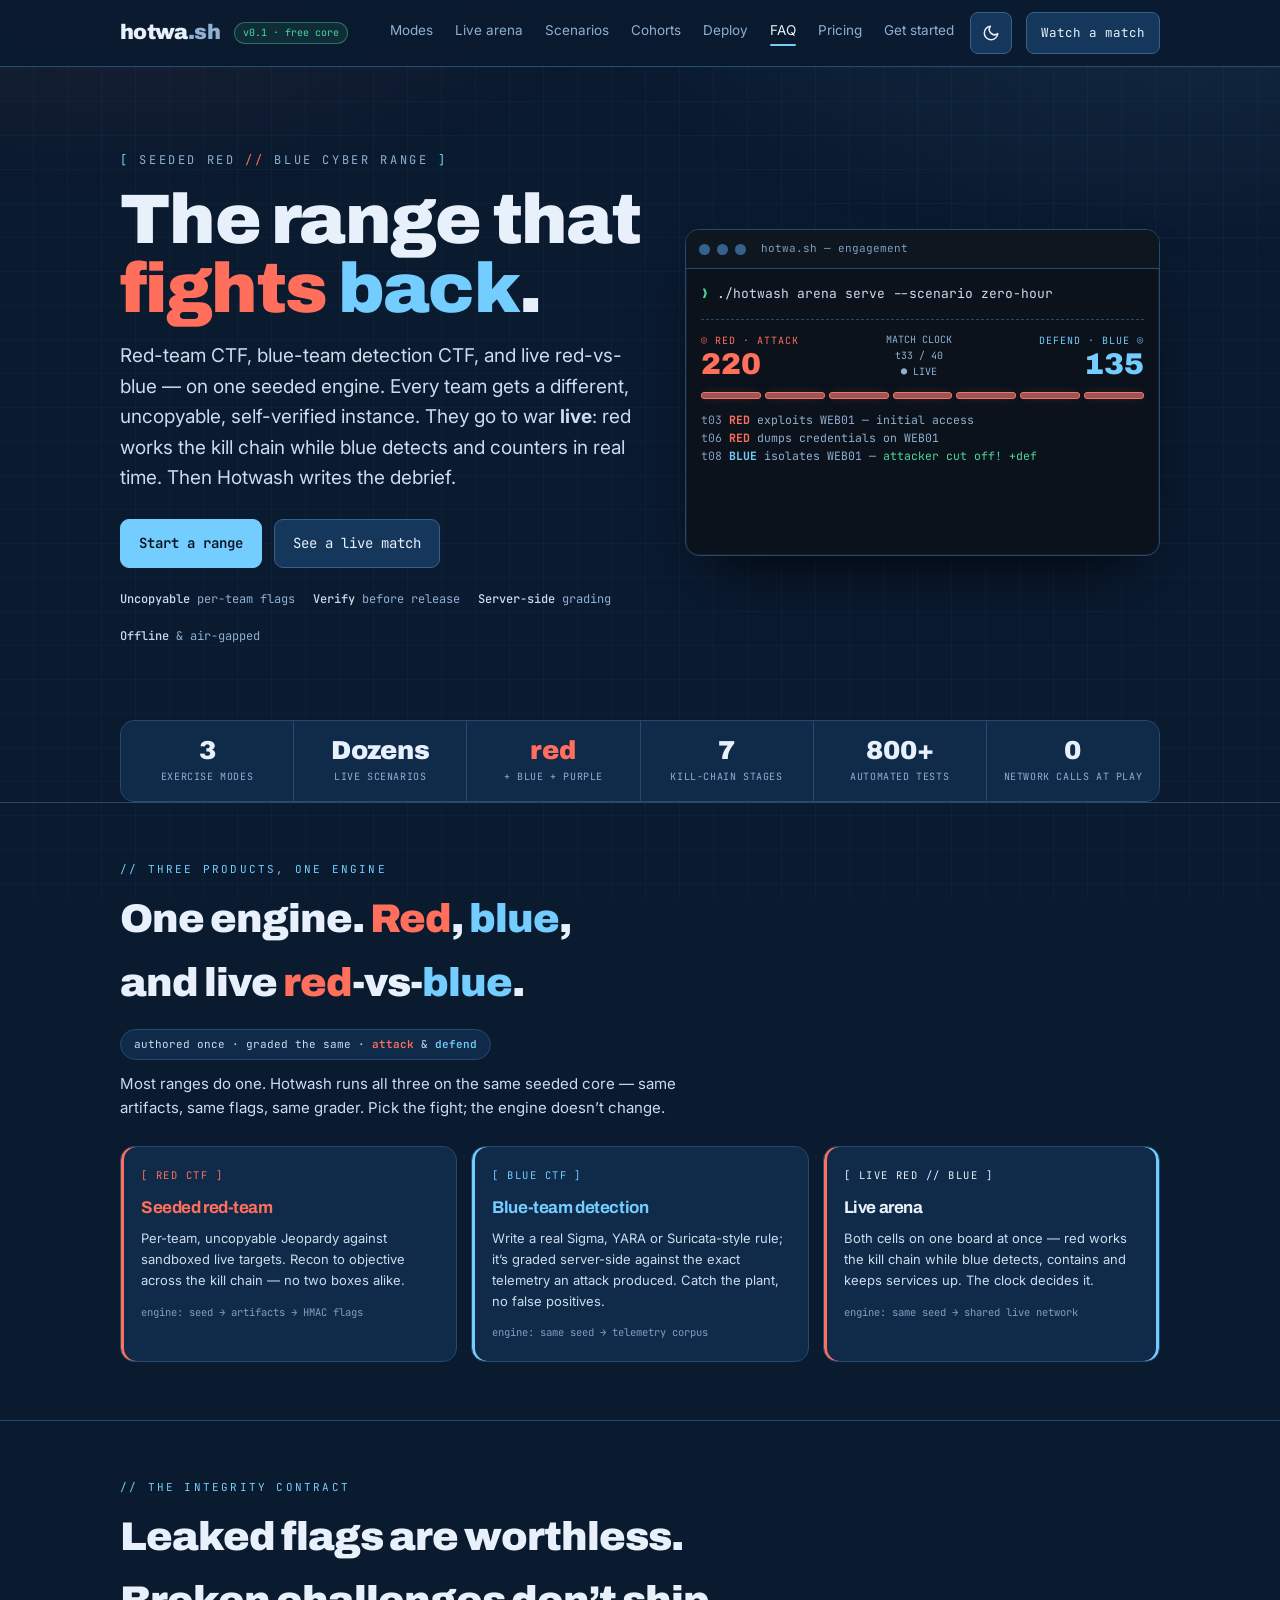
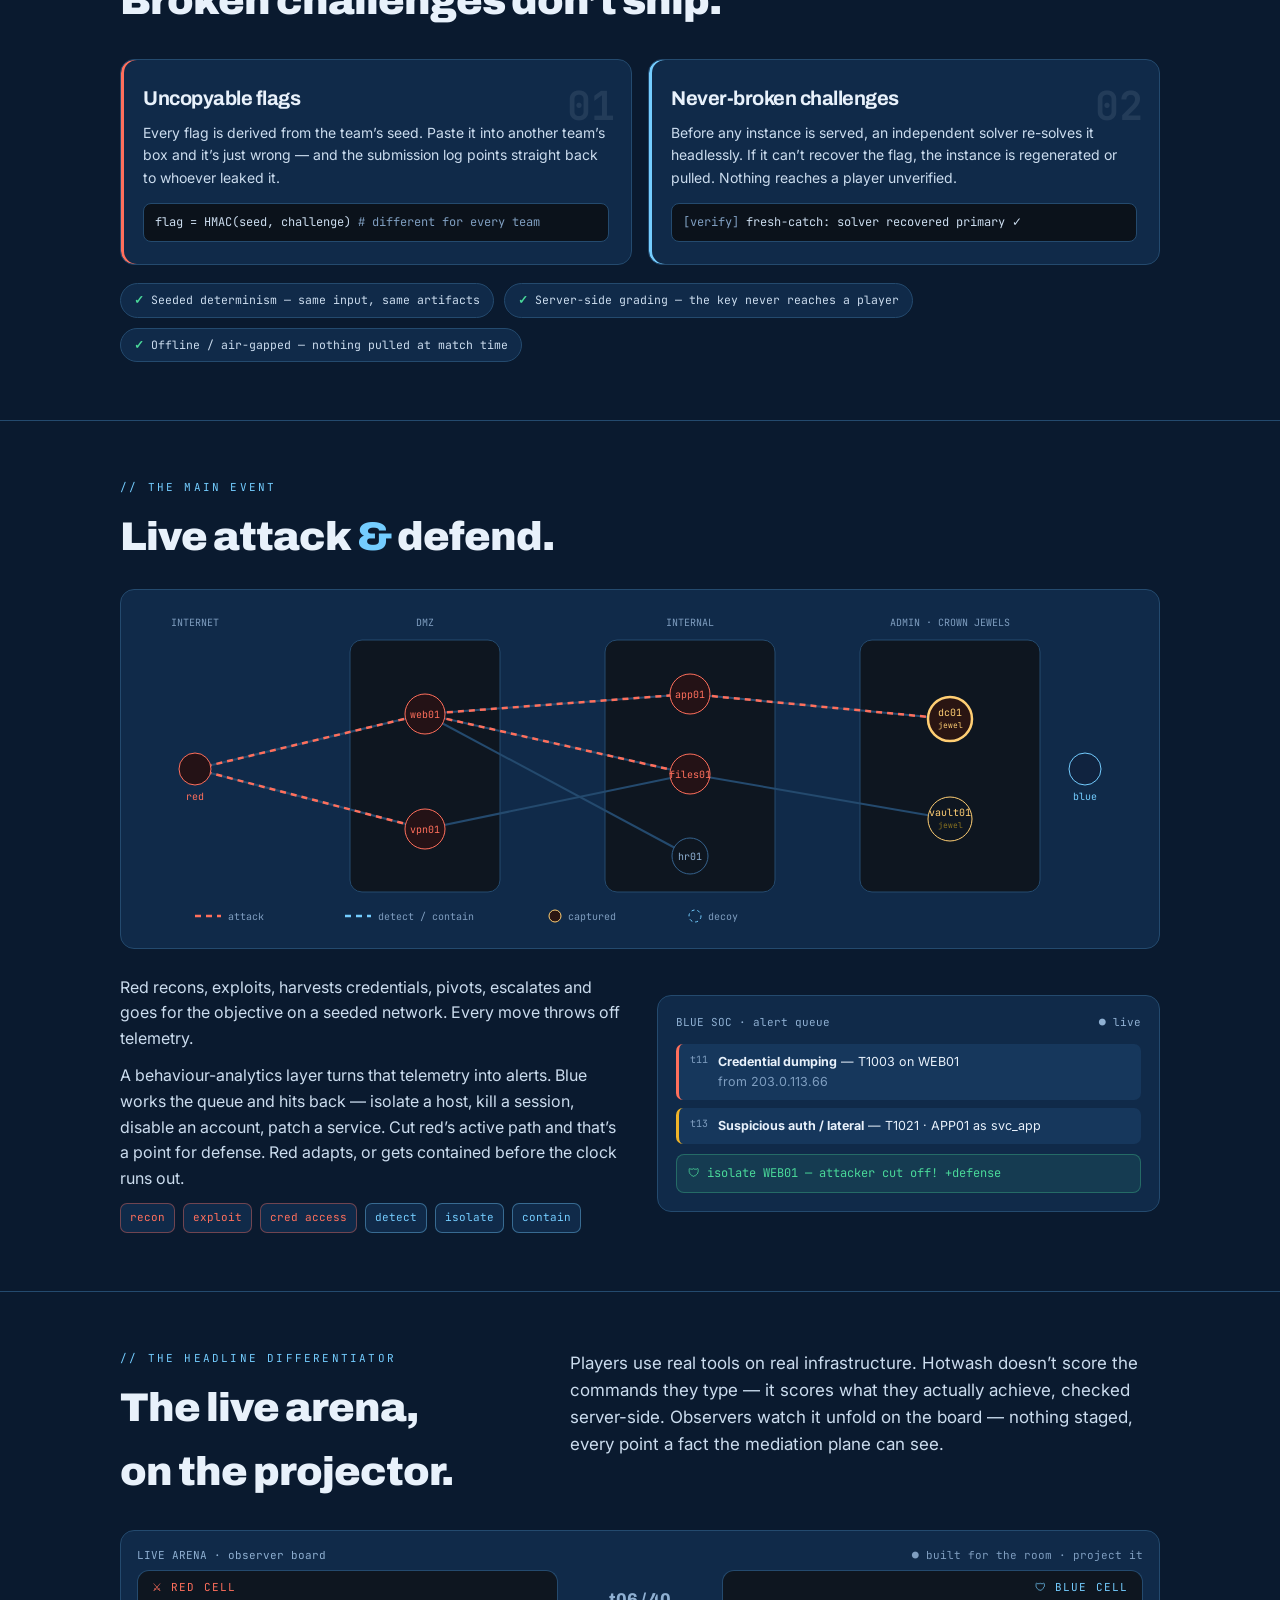
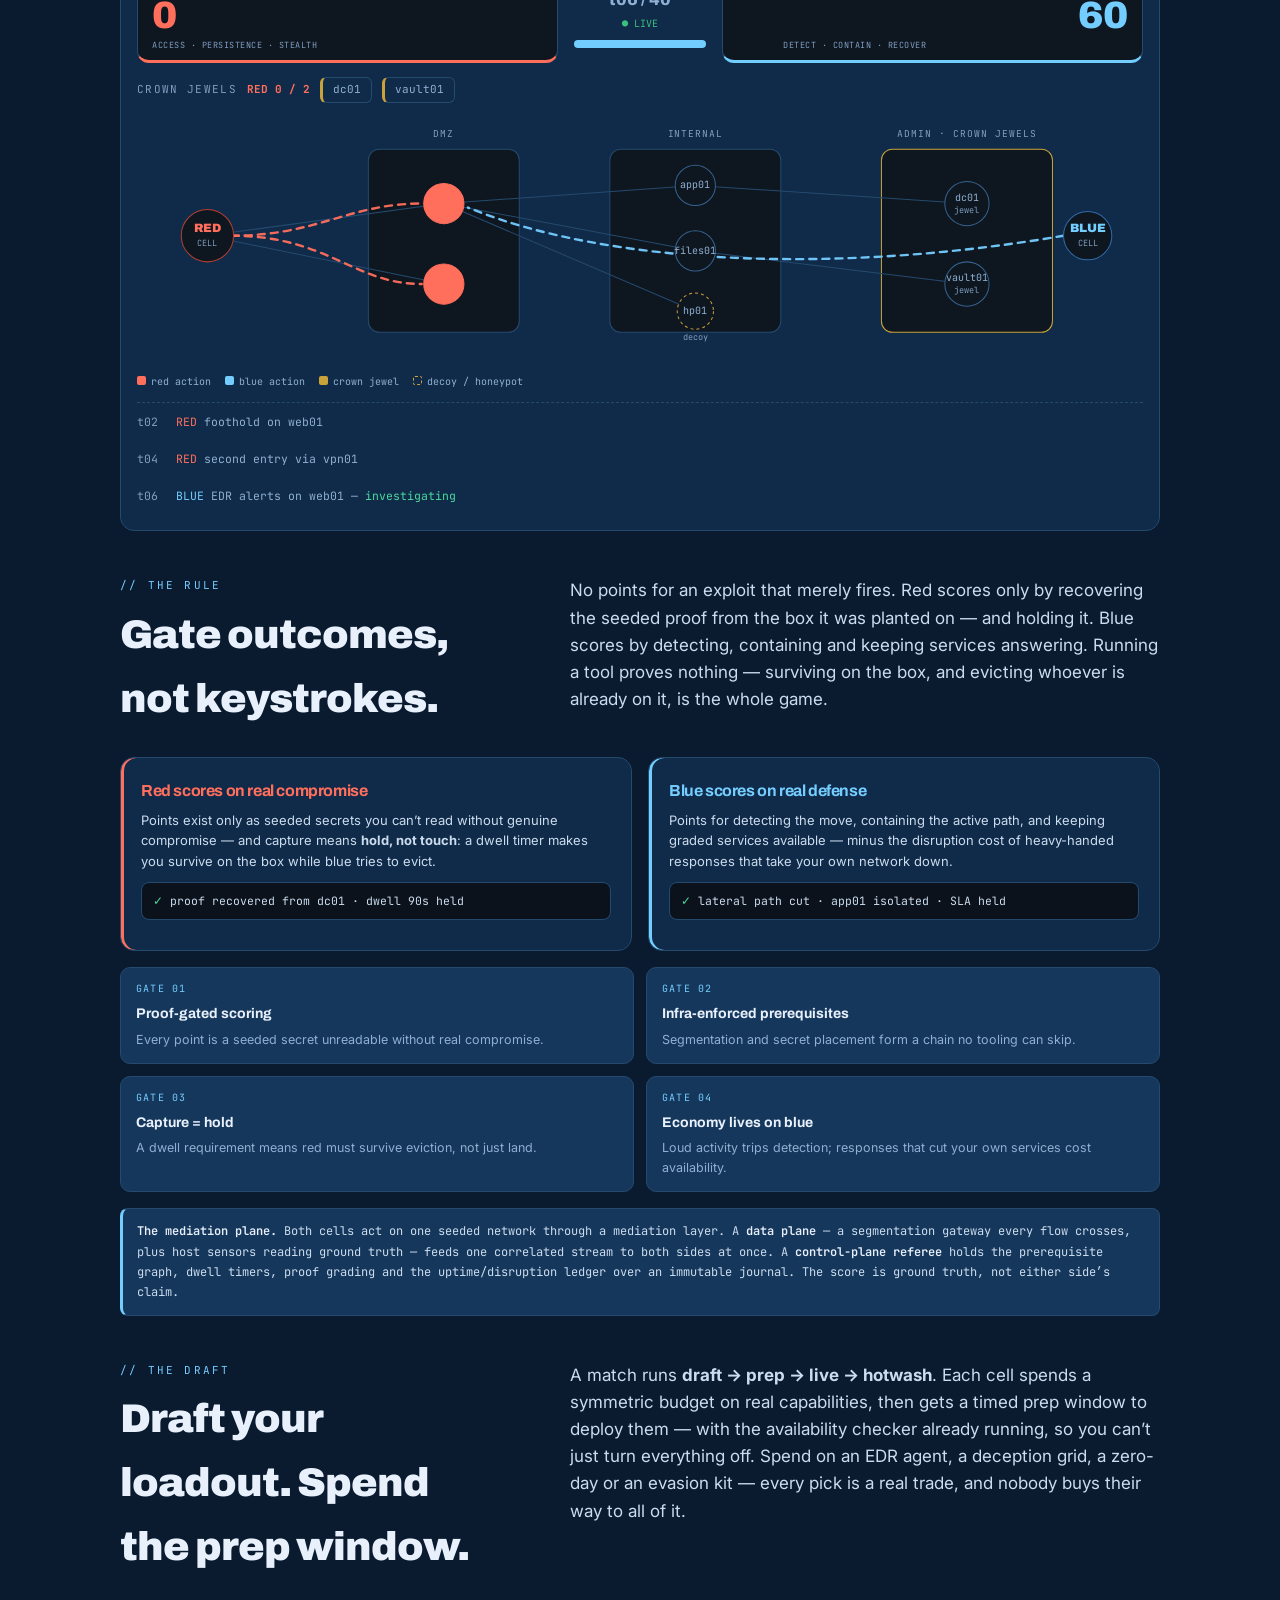
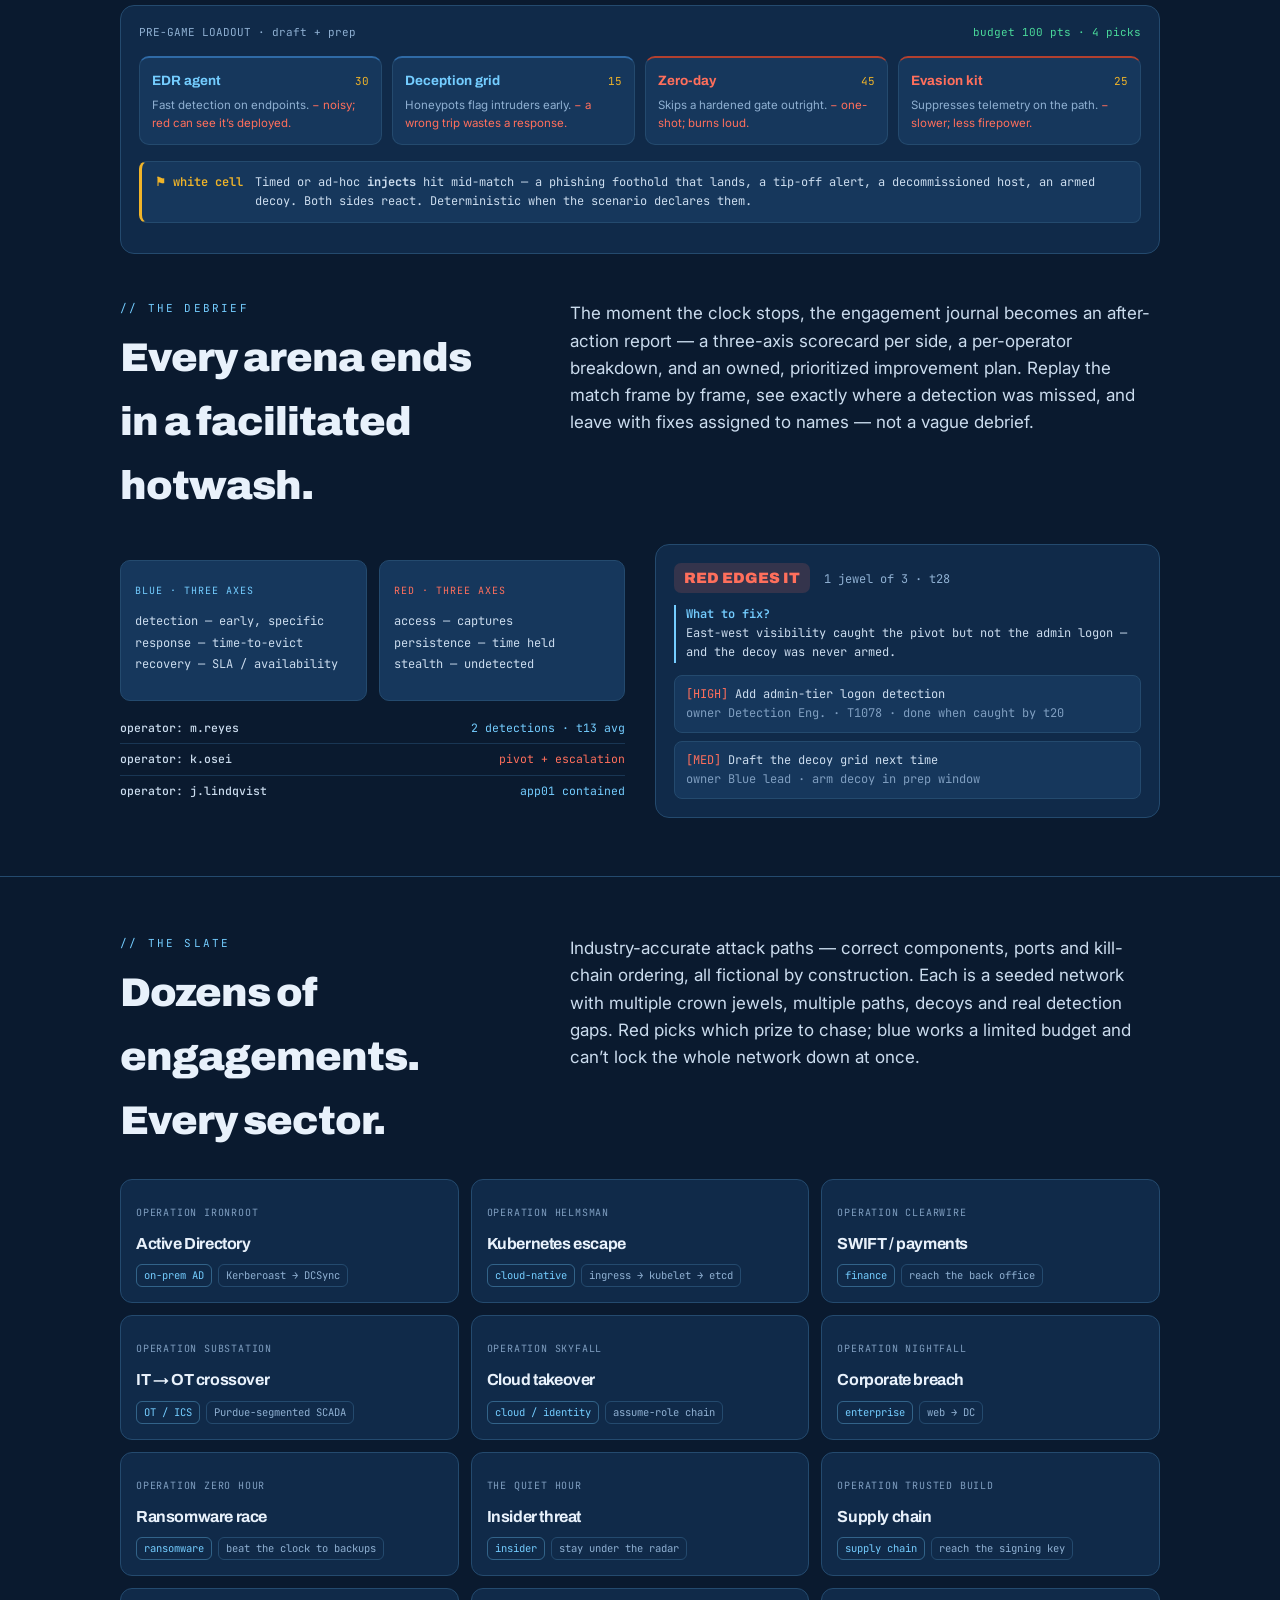
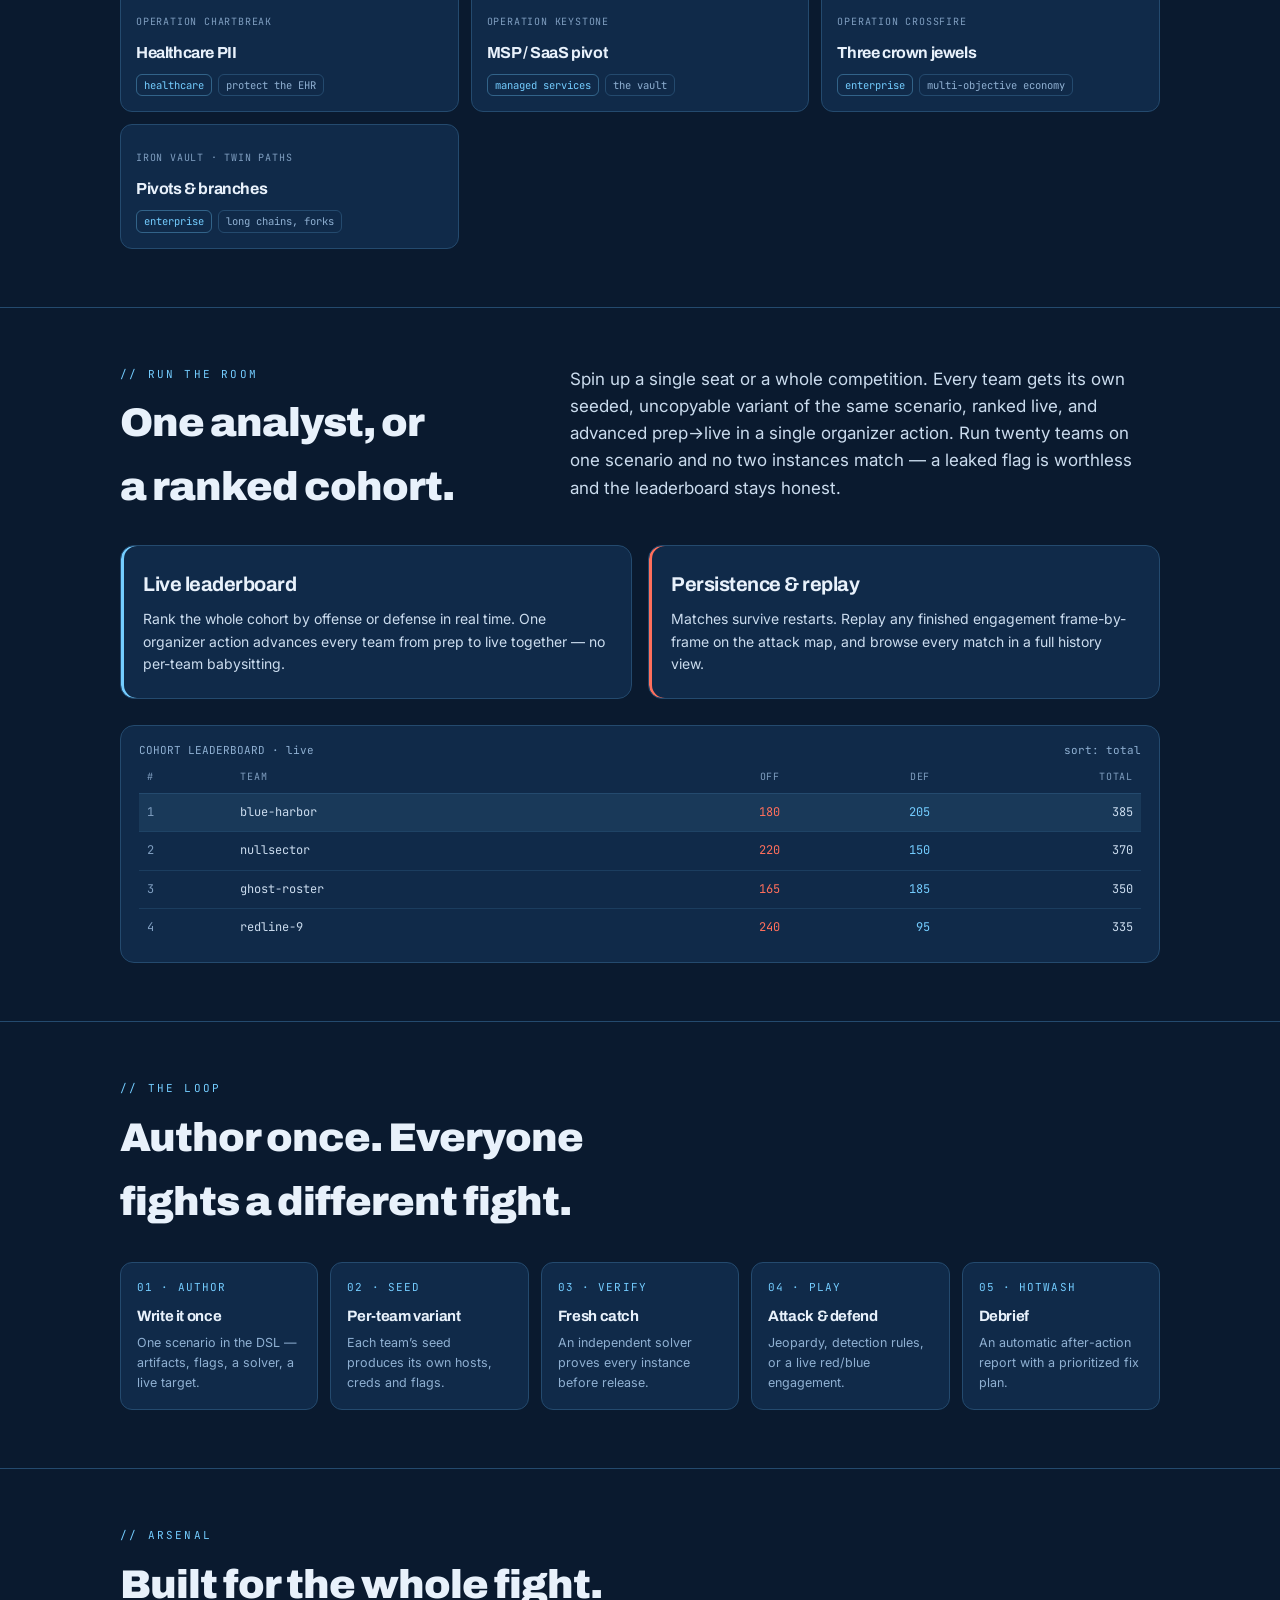
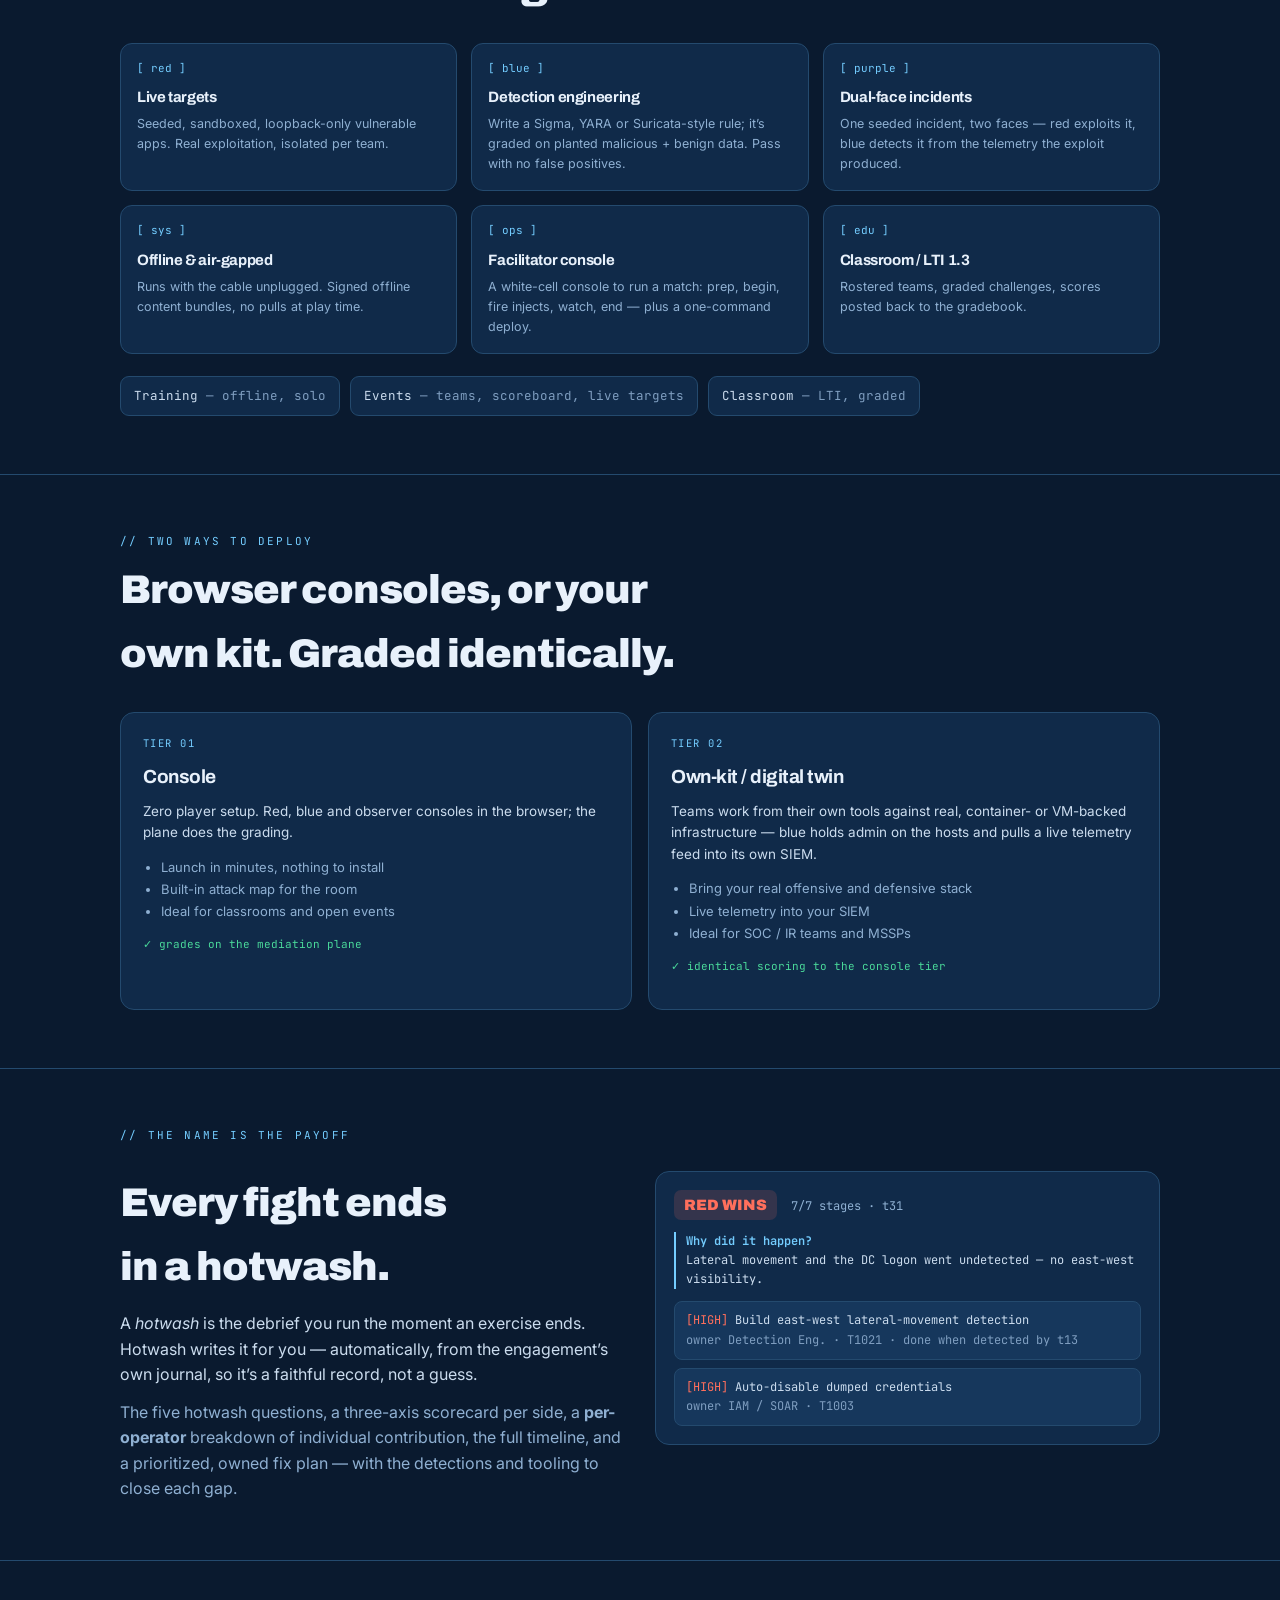
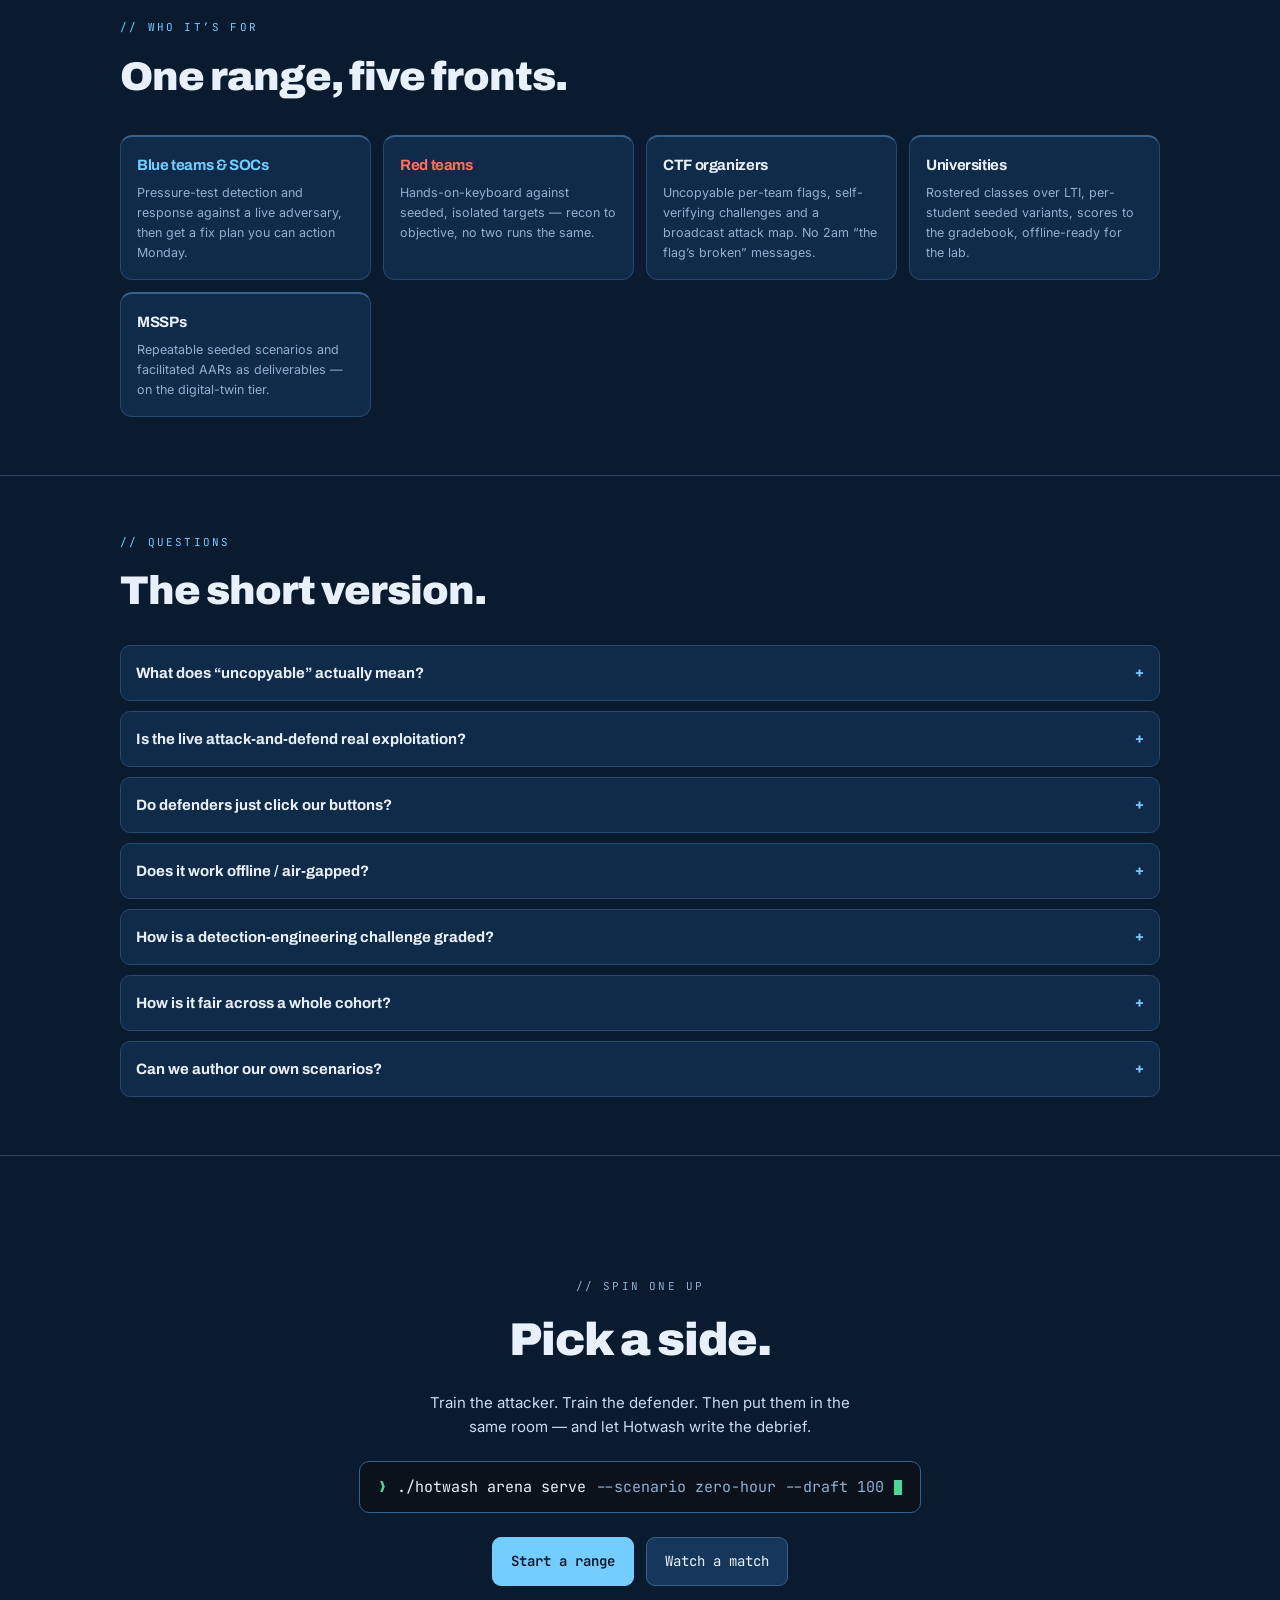
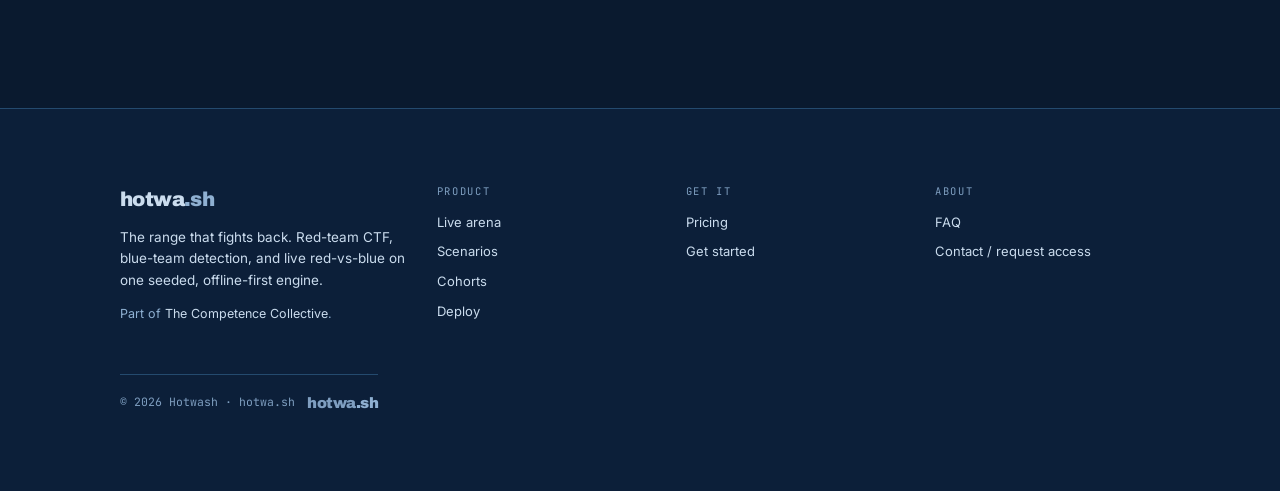
==== commit 280693d3: "Add dark/light toggle, Pricing and Get-started pages, and a full footer Public site is now theme-awa" ====
--- a/index.html
+++ b/index.html
@@ -3,6 +3,7 @@
 <head>
 <meta charset="utf-8">
 <meta name="viewport" content="width=device-width, initial-scale=1">
+<script>try{var t=localStorage.getItem('hotwash-theme');document.documentElement.dataset.theme=(t==='light'||t==='dark')?t:'dark';}catch(e){document.documentElement.dataset.theme='dark';}</script>
 <title>hotwa.sh — the cyber range that fights back</title>
 <meta name="description" content="Hotwash runs red-team CTF, blue-team detection CTF, and live red-vs-blue on one seeded, server-graded, offline-first engine. Uncopyable per-team flags, verify-before-release, and a facilitated after-action hotwash.">
 <link rel="canonical" href="https://hotwa.sh/">
@@ -14,6 +15,7 @@
 <link rel="icon" href="data:image/svg+xml,%3Csvg xmlns=%27http://www.w3.org/2000/svg%27 viewBox=%270 0 32 32%27%3E%3Crect width=%2732%27 height=%2732%27 rx=%277%27 fill=%27%2316212e%27/%3E%3Ctext x=%2716%27 y=%2722%27 font-family=%27Arial Black,Arial,sans-serif%27 font-weight=%27900%27 font-size=%2714%27 letter-spacing=%27-0.5%27 text-anchor=%27middle%27 fill=%27%23eef4fb%27%3E.sh%3C/text%3E%3C/svg%3E">
 <link rel="preconnect" href="https://fonts.googleapis.com"><link rel="preconnect" href="https://fonts.gstatic.com" crossorigin>
 <link rel="stylesheet" href="https://fonts.googleapis.com/css2?family=Archivo:wght@500;700;800;900&family=Inter:wght@400;500;600&family=JetBrains+Mono:wght@400;500;600;700&display=swap">
+<link rel="stylesheet" href="/assets/site.css">
 <style>
   /* Steel palette (matches the platform) + DEFCON energy: terminal motifs, mono accents, red/blue duality. Dark by design. */
   :root{
@@ -412,8 +414,12 @@
   <span class="badge">v0.1 · free core</span>
   <span class="spacer"></span>
   <nav class="links" id="primary-nav" aria-label="Primary">
-    <a href="#modes">Modes</a><a href="#arena">Live arena</a><a href="#scenarios">Scenarios</a><a href="#scale">Cohorts</a><a href="#tiers">Deploy</a><a href="#faq">FAQ</a>
+    <a href="#modes">Modes</a><a href="#arena">Live arena</a><a href="#scenarios">Scenarios</a><a href="#scale">Cohorts</a><a href="#tiers">Deploy</a><a href="#faq">FAQ</a><a href="/pricing.html">Pricing</a><a href="/get-started.html">Get started</a>
   </nav>
+  <button class="themetoggle" id="themetoggle" type="button" aria-pressed="false" aria-label="Switch to light theme">
+    <svg class="moon" viewBox="0 0 24 24" fill="none" aria-hidden="true"><path d="M21 12.8A9 9 0 1 1 11.2 3a7 7 0 0 0 9.8 9.8Z" stroke="currentColor" stroke-width="2" stroke-linejoin="round"/></svg>
+    <svg class="sun" viewBox="0 0 24 24" fill="none" aria-hidden="true"><circle cx="12" cy="12" r="4.5" stroke="currentColor" stroke-width="2"/><path d="M12 2v2M12 20v2M4.2 4.2l1.4 1.4M18.4 18.4l1.4 1.4M2 12h2M20 12h2M4.2 19.8l1.4-1.4M18.4 5.6l1.4-1.4" stroke="currentColor" stroke-width="2" stroke-linecap="round"/></svg>
+  </button>
   <a class="cta" href="#arena">Watch a match</a>
   <button class="navtoggle" id="navtoggle" aria-label="Open navigation menu" aria-expanded="false" aria-controls="primary-nav">
     <span class="ln" aria-hidden="true"></span><span class="ln" aria-hidden="true"></span><span class="ln" aria-hidden="true"></span>
@@ -907,31 +913,50 @@
   </div></section>
 </main>
 
-<footer><div class="wrap">
-  <span>&copy; 2026 Hotwash. Part of <a href="https://competencecollective.org">The Competence Collective</a>.</span>
-  <span class="wm" style="font-size:16px">hotwa<span class="dot">.sh</span></span>
-</div></footer>
-
+<footer class="sitefoot">
+  <div class="wrap">
+    <div class="foot-top">
+      <div class="foot-brand">
+        <a class="wm" href="/">hotwa<span class="dot">.sh</span></a>
+        <p class="foot-tag">The range that fights back. Red-team CTF, blue-team detection, and live red-vs-blue on one seeded, offline-first engine.</p>
+        <p class="foot-coll">Part of <a href="https://competencecollective.org">The Competence Collective</a>.</p>
+      </div>
+      <nav class="fcol" aria-label="Product">
+        <h2>Product</h2>
+        <ul>
+          <li><a href="/#arena">Live arena</a></li>
+          <li><a href="/#scenarios">Scenarios</a></li>
+          <li><a href="/#scale">Cohorts</a></li>
+          <li><a href="/#tiers">Deploy</a></li>
+        </ul>
+      </nav>
+      <nav class="fcol" aria-label="Get it">
+        <h2>Get it</h2>
+        <ul>
+          <li><a href="/pricing.html">Pricing</a></li>
+          <li><a href="/get-started.html">Get started</a></li>
+        </ul>
+      </nav>
+      <nav class="fcol" aria-label="About">
+        <h2>About</h2>
+        <ul>
+          <li><a href="/#faq">FAQ</a></li>
+          <li><a href="mailto:hello@hotwa.sh">Contact / request access</a></li>
+        </ul>
+      </nav>
+    </div>
+    <div class="foot-bar">
+      <span>&copy; 2026 Hotwash &middot; hotwa.sh</span>
+      <span class="wm">hotwa<span class="dot">.sh</span></span>
+    </div>
+  </div>
+</footer>
+
+<script src="/assets/app.js"></script>
 <script>
 (function(){
   var reduce = matchMedia('(prefers-reduced-motion: reduce)').matches;
-
-  /* mobile nav toggle */
-  var toggle = document.getElementById('navtoggle'), navEl = document.getElementById('primary-nav');
-  if(toggle && navEl){
-    toggle.addEventListener('click', function(){
-      var open = navEl.classList.toggle('open');
-      toggle.setAttribute('aria-expanded', open ? 'true' : 'false');
-      toggle.setAttribute('aria-label', open ? 'Close navigation menu' : 'Open navigation menu');
-    });
-    navEl.addEventListener('click', function(e){
-      if(e.target.tagName === 'A'){ navEl.classList.remove('open'); toggle.setAttribute('aria-expanded','false'); toggle.setAttribute('aria-label','Open navigation menu'); }
-    });
-  }
-
-  /* scroll reveal */
-  var io = new IntersectionObserver(function(es){es.forEach(function(x){if(x.isIntersecting){x.target.classList.add('in');io.unobserve(x.target);}});},{threshold:.14});
-  document.querySelectorAll('.reveal').forEach(function(el){io.observe(el);});
+  var navEl = document.getElementById('primary-nav');
 
   /* current-section nav marking (scrollspy) */
   var navLinks = Array.prototype.slice.call(navEl ? navEl.querySelectorAll('a') : []);
--- a/assets/site.css
+++ b/assets/site.css
@@ -0,0 +1,190 @@
+/* ===========================================================================
+   hotwa.sh — shared chrome + Blueprint design tokens (dark + light).
+   Linked by index.html, pricing.html and get-started.html so the header,
+   footer, tokens, type and shared components are one source of truth.
+   =========================================================================== */
+
+:root{
+  /* Blueprint (DARK — default): cyanotype navy stock, chalk lines, vermilion as the lone warm note */
+  --bg:#0a1a2f; --panel:#102a49; --elev:#16375c; --line:#244a6e; --line-2:#35628d;
+  --ink:#e8f1fb; --ink-2:#cbdcee; --mut:#8fb0d2; --faint:#7f9ec0;
+  --red:#ff6f5c; --red-dim:#b2402f; --blue:#74cdff; --blue-dim:#2f6aa6; --ok:#4ad99a; --amber:#f0b429; --gold:#ffce73;
+  --disp:"Archivo",system-ui,"Arial Black",sans-serif; --body:"Inter",system-ui,"Segoe UI",Roboto,sans-serif;
+  --mono:"JetBrains Mono",ui-monospace,SFMono-Regular,Menlo,monospace;
+  color-scheme:dark;
+}
+/* Blueprint LIGHT palette — same tokens, cyanotype printed on paper. */
+:root[data-theme="light"]{
+  --bg:#e6eef6; --panel:#ffffff; --elev:#f0f5fb; --line:#c3d5e7; --line-2:#9db9d4;
+  --ink:#0f2440; --ink-2:#33506e; --mut:#4d6a86; --faint:#5f7a97;
+  --red:#d1402b; --red-dim:#d99a8e; --blue:#1c6ca9; --blue-dim:#9dc0e0; --ok:#1a7f4b; --amber:#9a6200; --gold:#b5801f;
+  color-scheme:light;
+}
+/* Dark "screen" surfaces (terminals, code blocks, attack maps) stay dark in BOTH
+   themes. Re-pinning the tokens here keeps their text readable on paper too. */
+.term,.mapwrap,.amapwrap,.gcard .cmd,.ctaband .run,.gcol .gated,.cmdblock{
+  --bg:#0a1a2f; --panel:#102a49; --elev:#16375c; --line:#244a6e; --line-2:#35628d;
+  --ink:#e8f1fb; --ink-2:#cbdcee; --mut:#8fb0d2; --faint:#7f9ec0;
+  --red:#ff6f5c; --red-dim:#b2402f; --blue:#74cdff; --blue-dim:#2f6aa6; --ok:#4ad99a; --amber:#f0b429; --gold:#ffce73;
+}
+
+*{box-sizing:border-box}
+html{scroll-behavior:smooth}
+body{margin:0;background:var(--bg);color:var(--ink);font-family:var(--body);line-height:1.6;overflow-x:hidden;-webkit-font-smoothing:antialiased}
+/* ambient background: grid + red/blue glows */
+body::before{content:"";position:fixed;inset:0;z-index:-2;pointer-events:none;
+  background:
+    radial-gradient(900px 420px at 10% -6%,color-mix(in srgb,var(--red) 16%,transparent),transparent 60%),
+    radial-gradient(1000px 460px at 92% -2%,color-mix(in srgb,var(--blue) 18%,transparent),transparent 62%),
+    linear-gradient(transparent 0 97%, color-mix(in srgb,var(--line) 55%,transparent) 100%) 0 0/100% 34px,
+    linear-gradient(90deg, transparent 0 97%, color-mix(in srgb,var(--line) 55%,transparent) 100%) 0 0/34px 100%;
+  opacity:.5}
+a{color:inherit;text-decoration:none}
+.wrap{max-width:1080px;margin:0 auto;padding:0 20px}
+.mono{font-family:var(--mono)}
+.eyebrow{font-family:var(--mono);font-size:12px;letter-spacing:.22em;text-transform:uppercase;color:var(--mut)}
+.eyebrow .bk{color:var(--blue)}
+h1,h2,h3{font-family:var(--disp);letter-spacing:-.025em;text-wrap:balance}
+.r{color:var(--red)} .b{color:var(--blue)}
+/* ===== accessibility: skip link + focus ===== */
+.skip{position:absolute;left:8px;top:-60px;z-index:100;background:var(--blue);color:#06121f;font-family:var(--mono);font-weight:600;
+  font-size:13px;padding:11px 16px;border-radius:0 0 9px 9px;transition:top .15s}
+.skip:focus{top:0}
+:root[data-theme="light"] .skip{color:#ffffff}
+a:focus-visible,button:focus-visible,summary:focus-visible,[tabindex]:focus-visible{outline:2px solid var(--blue);outline-offset:3px;border-radius:6px}
+.btn.primary:focus-visible,.cta:focus-visible,.navtoggle:focus-visible{outline-color:var(--ink)}
+@media(prefers-reduced-motion:reduce){html{scroll-behavior:auto}}
+/* header */
+header{position:sticky;top:0;z-index:30;border-bottom:1px solid var(--line);
+  background:color-mix(in srgb,var(--bg) 86%,transparent);backdrop-filter:blur(10px)}
+.bar{max-width:1080px;margin:0 auto;padding:12px 20px;display:flex;align-items:center;gap:14px;position:relative}
+.wm{font-family:var(--disp);font-weight:900;font-size:21px;letter-spacing:-.03em}.wm .dot{color:var(--mut)}
+.badge{font-family:var(--mono);font-size:10px;color:var(--ok);border:1px solid color-mix(in srgb,var(--ok) 40%,transparent);
+  border-radius:999px;padding:2px 8px;background:color-mix(in srgb,var(--ok) 10%,transparent)}
+.spacer{flex:1 1 auto}
+nav.links{display:flex;gap:18px;font-size:13.5px;color:var(--mut)}
+nav.links a{padding:4px 2px}
+nav.links a:hover{color:var(--ink)}
+nav.links a[aria-current="true"],nav.links a[aria-current="page"]{color:var(--ink)}
+nav.links a[aria-current="true"]::after,nav.links a[aria-current="page"]::after{content:"";display:block;height:2px;margin-top:3px;border-radius:2px;background:var(--blue)}
+/* theme toggle */
+.themetoggle{display:inline-flex;align-items:center;justify-content:center;width:42px;height:42px;flex:0 0 auto;
+  border:1px solid var(--line-2);border-radius:8px;background:var(--elev);color:var(--ink);cursor:pointer;padding:0;transition:.15s}
+.themetoggle:hover{border-color:var(--blue);color:var(--blue)}
+.themetoggle svg{width:18px;height:18px;display:block}
+.themetoggle .moon{display:block}.themetoggle .sun{display:none}
+:root[data-theme="light"] .themetoggle .moon{display:none}
+:root[data-theme="light"] .themetoggle .sun{display:block}
+.cta{font-family:var(--mono);font-size:12.5px;border:1px solid var(--line-2);border-radius:8px;padding:10px 14px;color:var(--ink);background:var(--elev);transition:.15s;min-height:40px;display:inline-flex;align-items:center}
+.cta:hover{border-color:var(--red);box-shadow:0 0 0 1px var(--red),0 0 18px -6px var(--red)}
+/* mobile nav toggle */
+.navtoggle{display:none;width:42px;height:42px;align-items:center;justify-content:center;flex-direction:column;gap:4px;
+  border:1px solid var(--line-2);border-radius:8px;background:var(--elev);cursor:pointer;padding:0}
+.navtoggle .ln{display:block;width:18px;height:2px;background:var(--ink);border-radius:2px;transition:.18s}
+.navtoggle[aria-expanded="true"] .ln:nth-child(1){transform:translateY(6px) rotate(45deg)}
+.navtoggle[aria-expanded="true"] .ln:nth-child(2){opacity:0}
+.navtoggle[aria-expanded="true"] .ln:nth-child(3){transform:translateY(-6px) rotate(-45deg)}
+@media(max-width:720px){
+  .badge{display:none}
+  .navtoggle{display:inline-flex}
+  nav.links{display:none;position:absolute;top:100%;left:0;right:0;flex-direction:column;gap:0;
+    background:color-mix(in srgb,var(--bg) 97%,transparent);backdrop-filter:blur(12px);
+    border-bottom:1px solid var(--line);padding:4px 20px 12px;box-shadow:0 20px 40px -24px #000}
+  nav.links.open{display:flex}
+  nav.links a{padding:13px 4px;font-size:15.5px;min-height:44px;display:flex;align-items:center;border-bottom:1px solid var(--line)}
+  nav.links a:last-child{border-bottom:0}
+  nav.links a[aria-current="true"]::after,nav.links a[aria-current="page"]::after{display:none}
+}
+@media(prefers-reduced-motion:reduce){.navtoggle .ln{transition:none}}
+/* buttons (shared) */
+.btn{font-family:var(--mono);font-size:14px;border-radius:9px;padding:12px 18px;border:1px solid var(--line-2);
+  background:var(--elev);color:var(--ink);cursor:pointer;transition:.15s;display:inline-flex;gap:8px;align-items:center;min-height:44px}
+.btn.primary{background:var(--blue);border-color:var(--blue);color:#06121f;font-weight:600}
+.btn.primary:hover{box-shadow:0 0 22px -6px var(--blue);transform:translateY(-1px)}
+.btn.ghost:hover{border-color:var(--ink);transform:translateY(-1px)}
+:root[data-theme="light"] .btn.primary{color:#ffffff}
+/* hero lede + trust (shared) */
+.lede{font-size:clamp(16px,2.3vw,19px);color:var(--ink-2);max-width:54ch;margin:18px 0 0}
+.trust{margin-top:22px;display:flex;gap:18px;flex-wrap:wrap;font-family:var(--mono);font-size:12px;color:var(--mut)}
+.trust b{color:var(--ink-2);font-weight:500}
+/* sections (shared primitives) */
+section{padding:58px 0;border-top:1px solid var(--line)}
+.sec-k{font-family:var(--mono);font-size:11px;letter-spacing:.2em;text-transform:uppercase;color:var(--blue);margin:0 0 8px}
+h2.sec{font-size:clamp(26px,4.2vw,40px);font-weight:900;margin:0;max-width:26ch;text-wrap:balance}
+.sec-lede{color:var(--ink-2);font-size:15px;max-width:62ch;margin:12px 0 0}
+.sechead{display:grid;grid-template-columns:0.82fr 1.18fr;gap:14px 40px;align-items:start}
+.sechead h2.sec{max-width:none;text-wrap:normal}
+.sechead .sh-l{min-width:0}
+.sechead .sec-lede{max-width:none;margin:0;font-size:17px;line-height:1.6}
+@media(max-width:860px){.sechead{grid-template-columns:1fr;gap:10px}.sechead .sec-lede{font-size:16px;max-width:62ch}}
+/* reveal on scroll */
+.reveal{opacity:0;transform:translateY(16px);transition:opacity .5s ease,transform .5s ease}
+.reveal.in{opacity:1;transform:none}
+@media(prefers-reduced-motion:reduce){.reveal{opacity:1;transform:none;transition:none}}
+/* two-up + cards (shared) */
+.two{display:grid;grid-template-columns:1fr 1fr;gap:16px;margin-top:26px}
+@media(max-width:760px){.two{grid-template-columns:1fr}}
+.gcard{position:relative;background:var(--panel);border:1px solid var(--line);border-radius:14px;padding:22px;overflow:hidden;transition:.18s}
+.gcard:hover{border-color:var(--line-2);transform:translateY(-3px)}
+.gcard .tagn{position:absolute;top:14px;right:16px;font-family:var(--mono);font-size:40px;font-weight:700;color:color-mix(in srgb,var(--ink) 9%,transparent)}
+.gcard h3{font-size:20px;margin:0 0 8px}
+.gcard p{color:var(--ink-2);font-size:14px;margin:0}
+.gcard .cmd{margin-top:14px;font-family:var(--mono);font-size:12px;color:var(--ink-2);background:#0b121b;border:1px solid var(--line);border-radius:8px;padding:9px 11px;overflow-x:auto}
+.gcard .cmd .mut{color:var(--faint)}
+.edge-r{box-shadow:inset 3px 0 0 var(--red)} .edge-b{box-shadow:inset 3px 0 0 var(--blue)}
+.pledge{display:flex;gap:10px;flex-wrap:wrap;margin-top:18px}
+.pledge .p{font-family:var(--mono);font-size:11.5px;color:var(--ink-2);border:1px solid var(--line);border-radius:999px;padding:7px 13px;background:var(--panel)}
+.pledge .p b{color:var(--ok);font-weight:600}
+/* key/value chips (shared) */
+.kv{display:flex;gap:8px;flex-wrap:wrap;margin-top:8px}
+.kv .chip{font-family:var(--mono);font-size:11px;color:var(--mut);border:1px solid var(--line);border-radius:7px;padding:5px 9px;background:var(--panel)}
+.kv .chip.r{color:var(--red);border-color:color-mix(in srgb,var(--red) 40%,transparent)}
+.kv .chip.b{color:var(--blue);border-color:color-mix(in srgb,var(--blue) 40%,transparent)}
+/* tiers (shared — used on home + pricing) */
+.tiers{display:grid;grid-template-columns:1fr 1fr;gap:16px;margin-top:26px}
+@media(max-width:760px){.tiers{grid-template-columns:1fr}}
+.tier{background:var(--panel);border:1px solid var(--line);border-radius:14px;padding:22px;position:relative}
+.tier .tk{font-family:var(--mono);font-size:10.5px;letter-spacing:.14em;text-transform:uppercase;color:var(--blue);margin-bottom:10px}
+.tier h3{font-size:19px;margin:0 0 8px}
+.tier p{color:var(--ink-2);font-size:13.5px;margin:0 0 12px}
+.tier ul{margin:0;padding-left:18px;color:var(--mut);font-size:13px;line-height:1.7}
+.tier .foot{margin-top:14px;font-family:var(--mono);font-size:11px;color:var(--ok)}
+/* faq (shared) */
+.faq{margin-top:22px;display:grid;gap:10px}
+.faq details{background:var(--panel);border:1px solid var(--line);border-radius:10px;padding:2px 15px}
+.faq summary{cursor:pointer;font-family:var(--disp);font-weight:700;font-size:15px;padding:13px 0;list-style:none;display:flex;justify-content:space-between;gap:12px;align-items:center}
+.faq summary::-webkit-details-marker{display:none}
+.faq summary::after{content:"+";color:var(--blue);font-family:var(--mono)}
+.faq details[open] summary::after{content:"\2212"}
+.faq p{color:var(--ink-2);font-size:13.5px;margin:0 0 14px}
+/* cta band (shared) */
+.ctaband{text-align:center;padding:64px 20px}
+.ctaband h2{font-size:clamp(28px,5vw,46px);font-weight:900;margin:0}
+.ctaband p.sub{color:var(--ink-2);max-width:48ch;margin:14px auto 0;font-size:15px}
+.ctaband .run{display:inline-flex;gap:10px;align-items:center;margin-top:22px;font-family:var(--mono);font-size:15px;
+  background:#0b121b;border:1px solid var(--line-2);border-radius:10px;padding:13px 18px;max-width:100%;overflow-x:auto}
+.ctaband .run .p{color:var(--ok)}
+.ctaband .btnrow{display:flex;gap:12px;flex-wrap:wrap;justify-content:center;margin-top:24px}
+/* dark code block (shared — get-started commands) */
+.cmdblock{position:relative;background:#0b121b;border:1px solid var(--line);border-radius:10px;padding:14px 16px;
+  font-family:var(--mono);font-size:13px;color:var(--ink-2);overflow-x:auto;line-height:1.75;margin:0}
+.cmdblock + .cmdblock{margin-top:10px}
+.cmdblock code{font-family:inherit;color:inherit;white-space:pre-wrap;word-break:break-word;display:block}
+.cmdblock .p{color:var(--ok)} .cmdblock .c{color:var(--faint)} .cmdblock .fl{color:var(--blue)} .cmdblock .s{color:var(--gold)}
+/* ===== shared site footer ===== */
+.sitefoot{border-top:1px solid var(--line);background:color-mix(in srgb,var(--panel) 40%,transparent);color:var(--mut);font-size:13px}
+.sitefoot .foot-top{display:grid;grid-template-columns:1.3fr 1fr 1fr 1fr;gap:28px 24px;padding:46px 0 34px}
+.sitefoot .foot-brand .wm{font-size:20px;display:inline-block}
+.sitefoot .foot-tag{margin:12px 0 0;max-width:34ch;color:var(--ink-2);font-size:13.5px;line-height:1.6}
+.sitefoot .foot-coll{margin:12px 0 0;font-size:12.5px}
+.sitefoot .foot-coll a{color:var(--ink-2)}
+.sitefoot .foot-coll a:hover{color:var(--ink)}
+.sitefoot .fcol h2{font-family:var(--mono);font-size:10.5px;letter-spacing:.16em;text-transform:uppercase;color:var(--faint);font-weight:400;margin:0 0 12px}
+.sitefoot .fcol ul{list-style:none;margin:0;padding:0;display:grid;gap:9px}
+.sitefoot .fcol a{color:var(--ink-2);font-size:13px}
+.sitefoot .fcol a:hover{color:var(--ink)}
+.sitefoot .foot-bar{border-top:1px solid var(--line);padding:16px 0 30px;display:flex;justify-content:space-between;gap:12px;flex-wrap:wrap;align-items:center;
+  font-family:var(--mono);font-size:11.5px;color:var(--faint)}
+.sitefoot .foot-bar .wm{font-family:var(--disp);font-weight:900;font-size:15px}
+@media(max-width:860px){.sitefoot .foot-top{grid-template-columns:1fr 1fr}}
+@media(max-width:520px){.sitefoot .foot-top{grid-template-columns:1fr;gap:26px}}
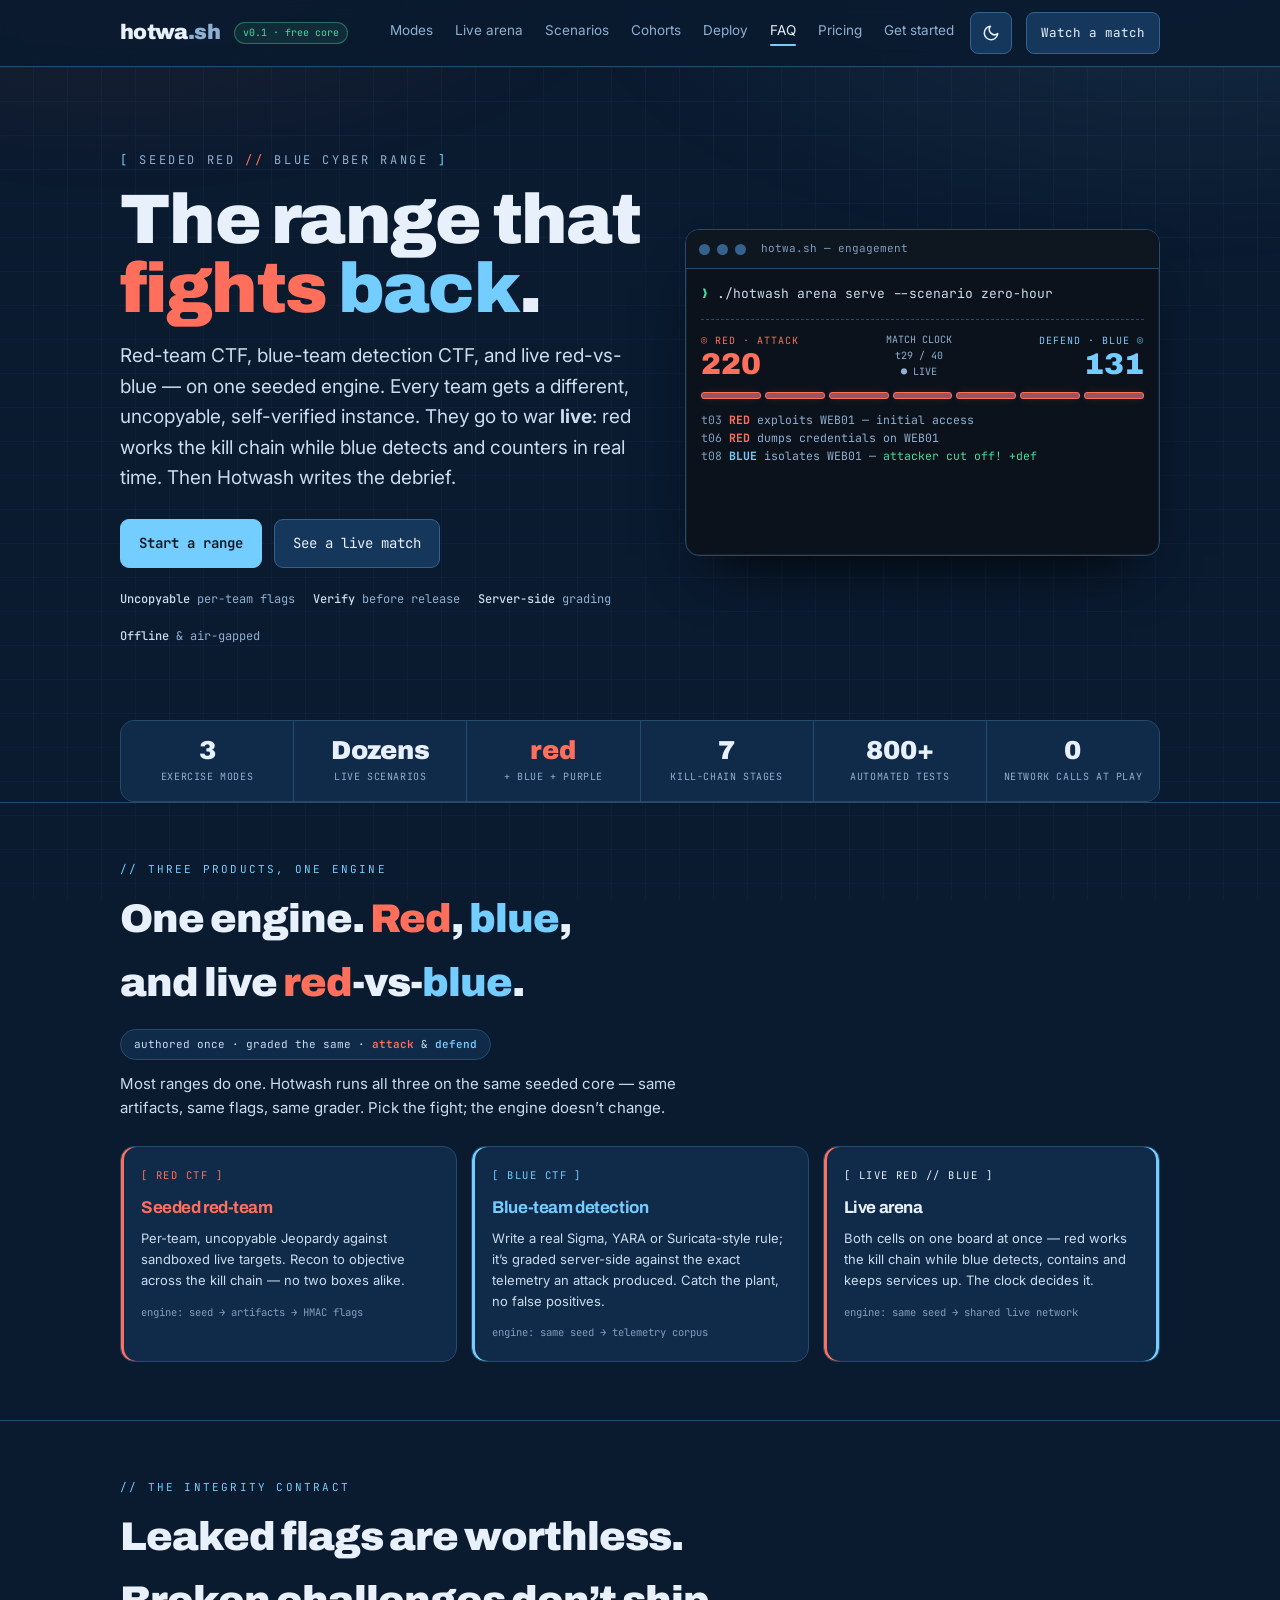
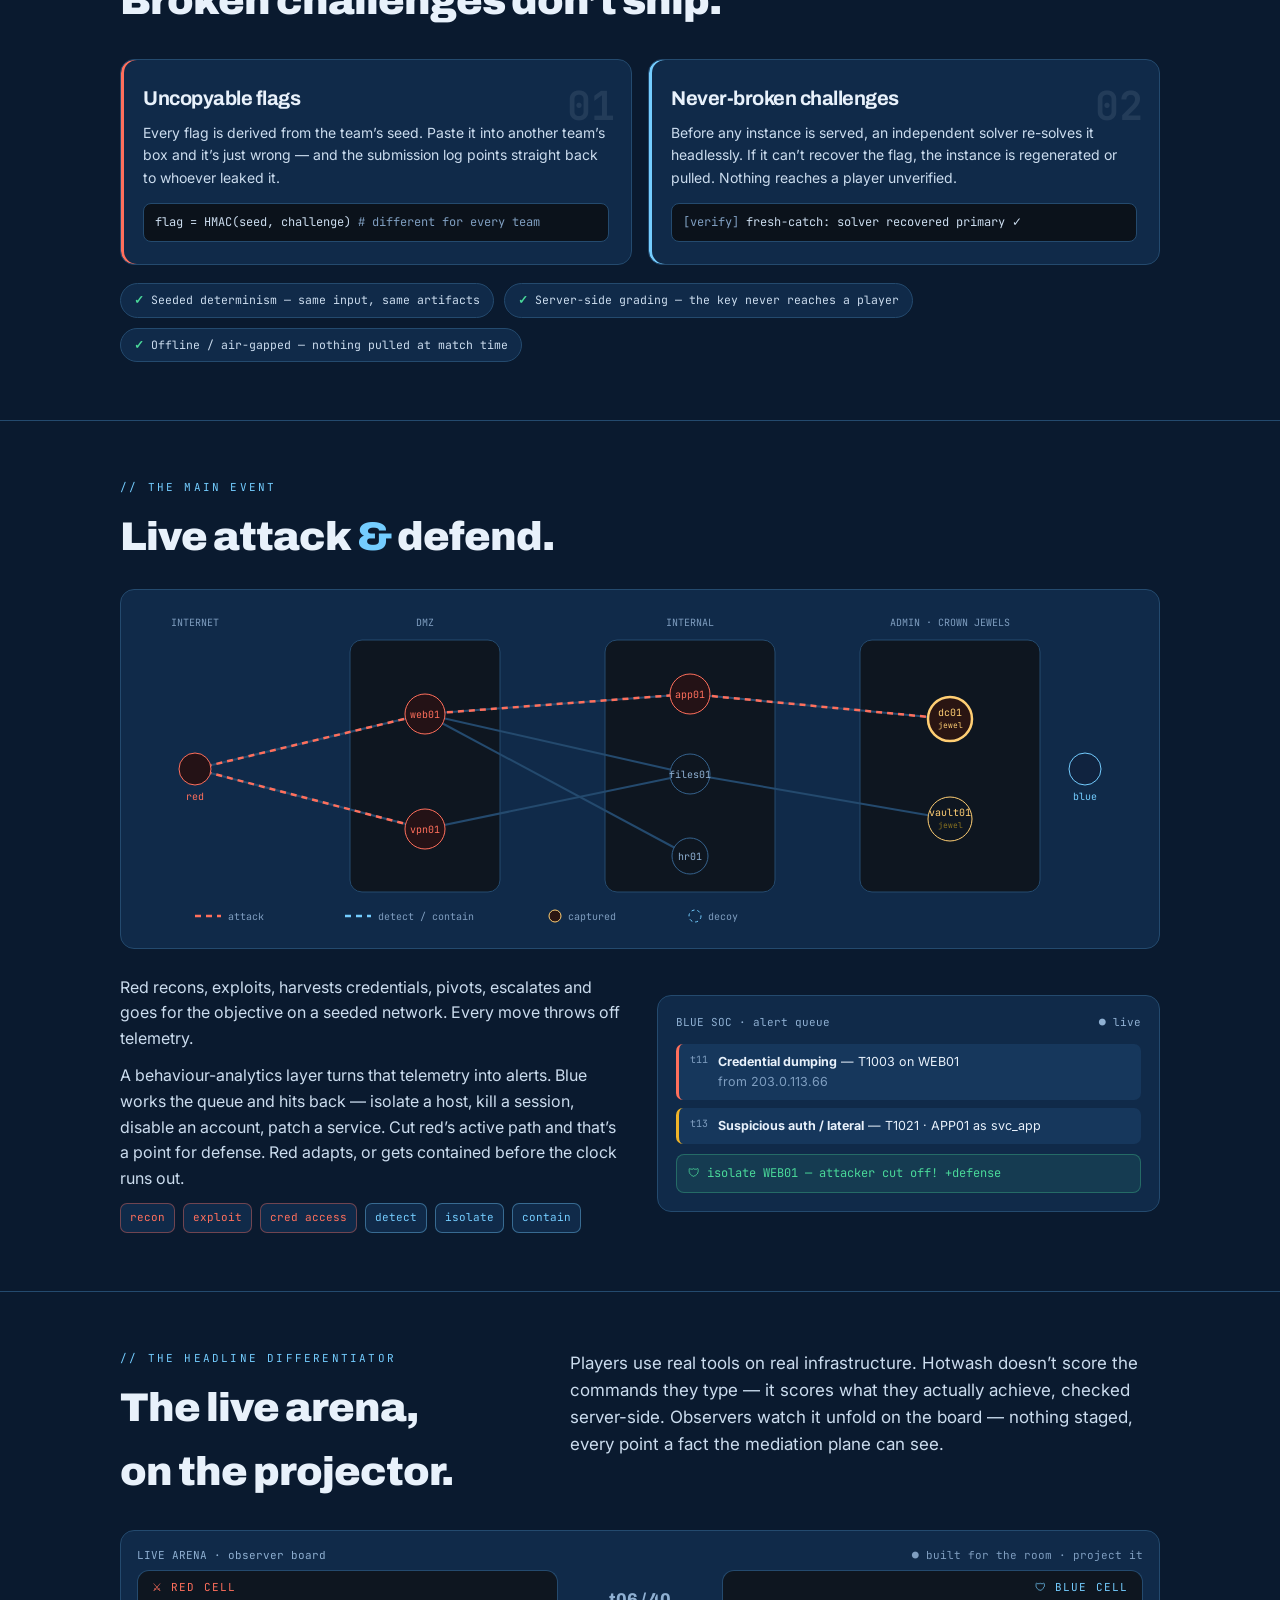
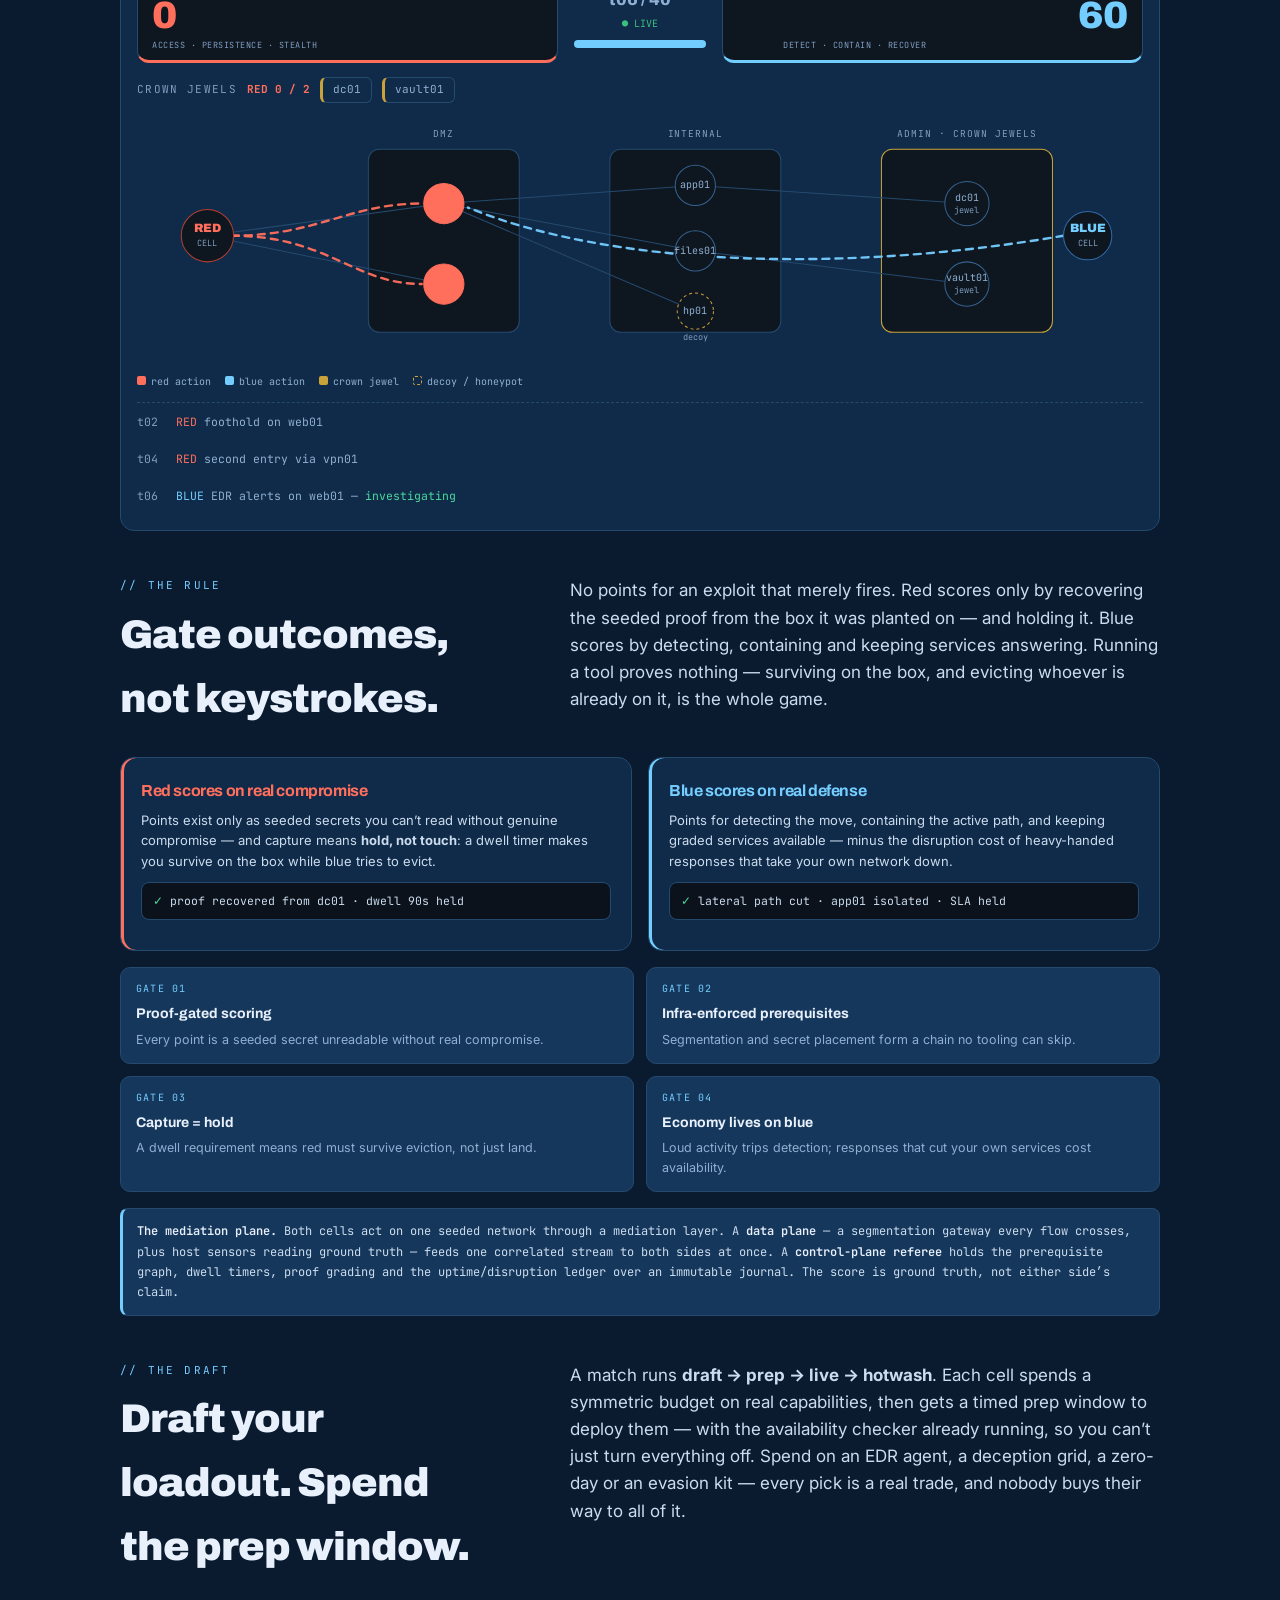
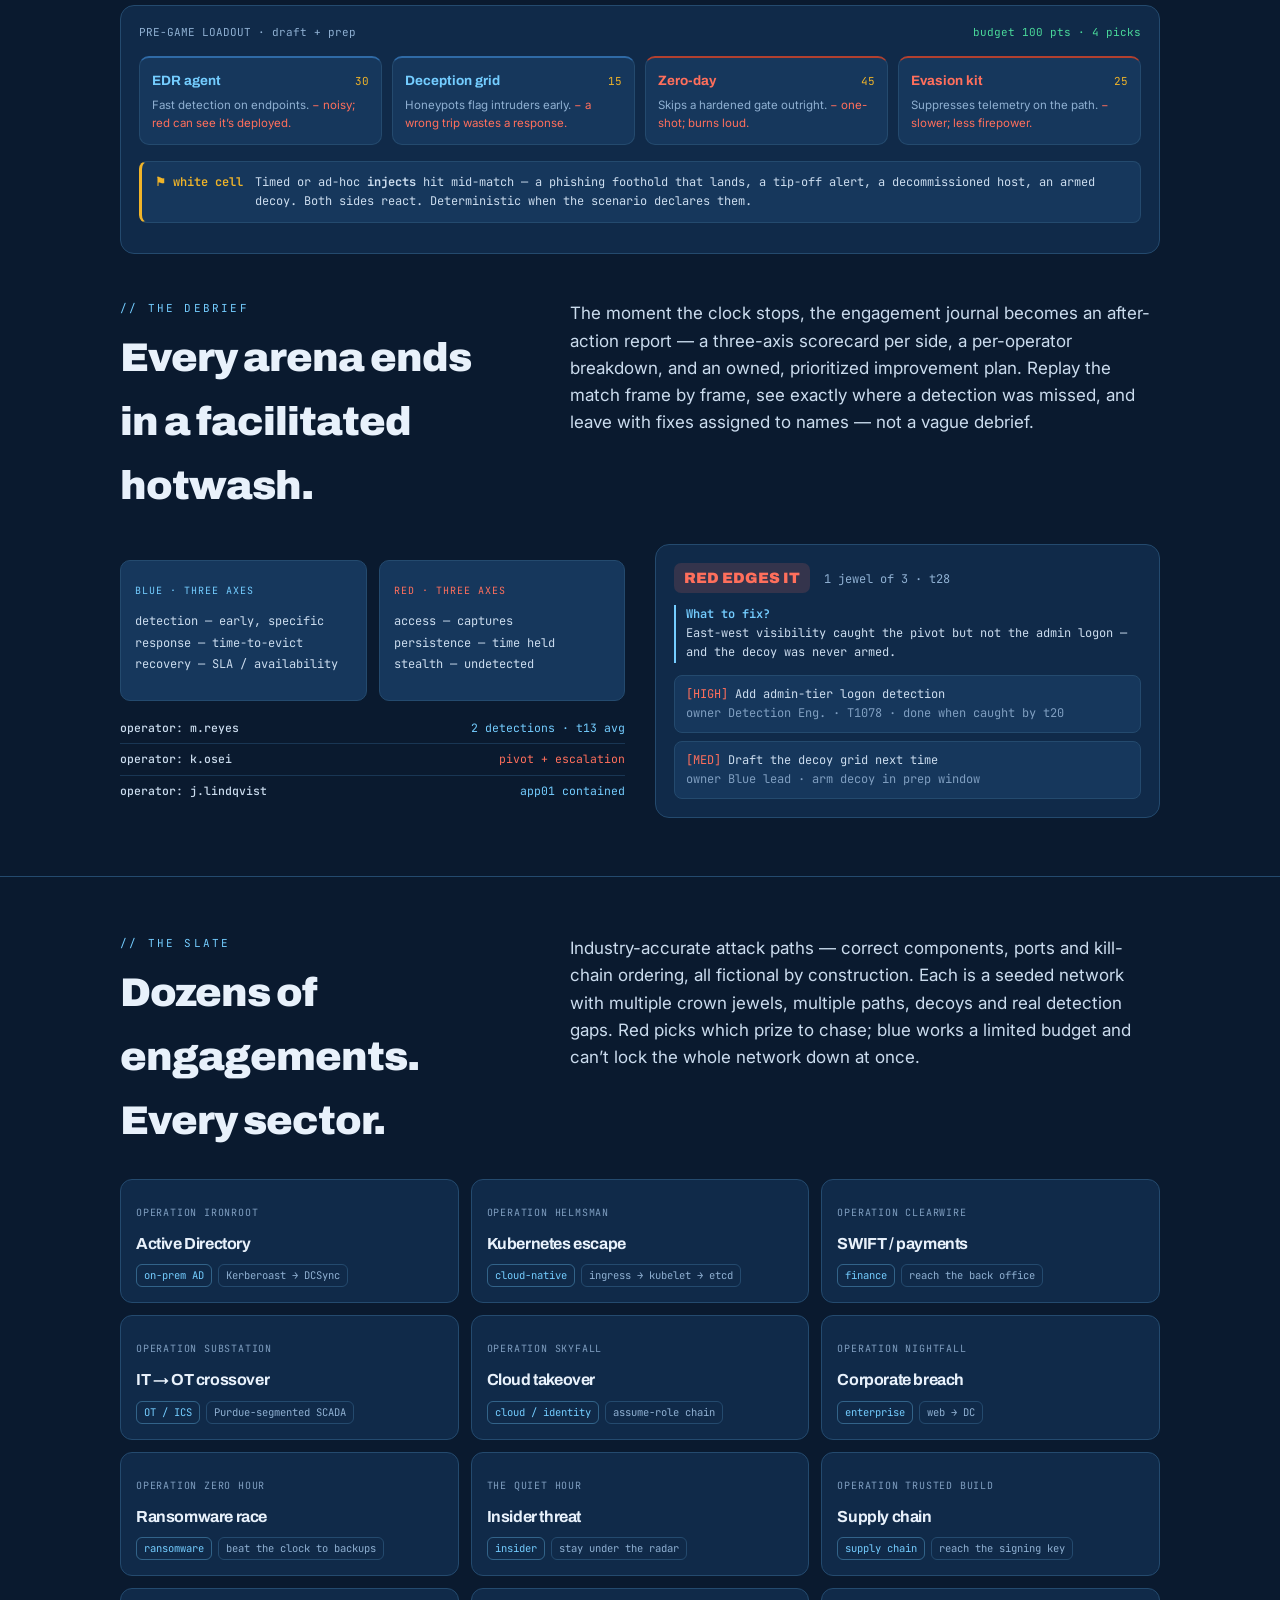
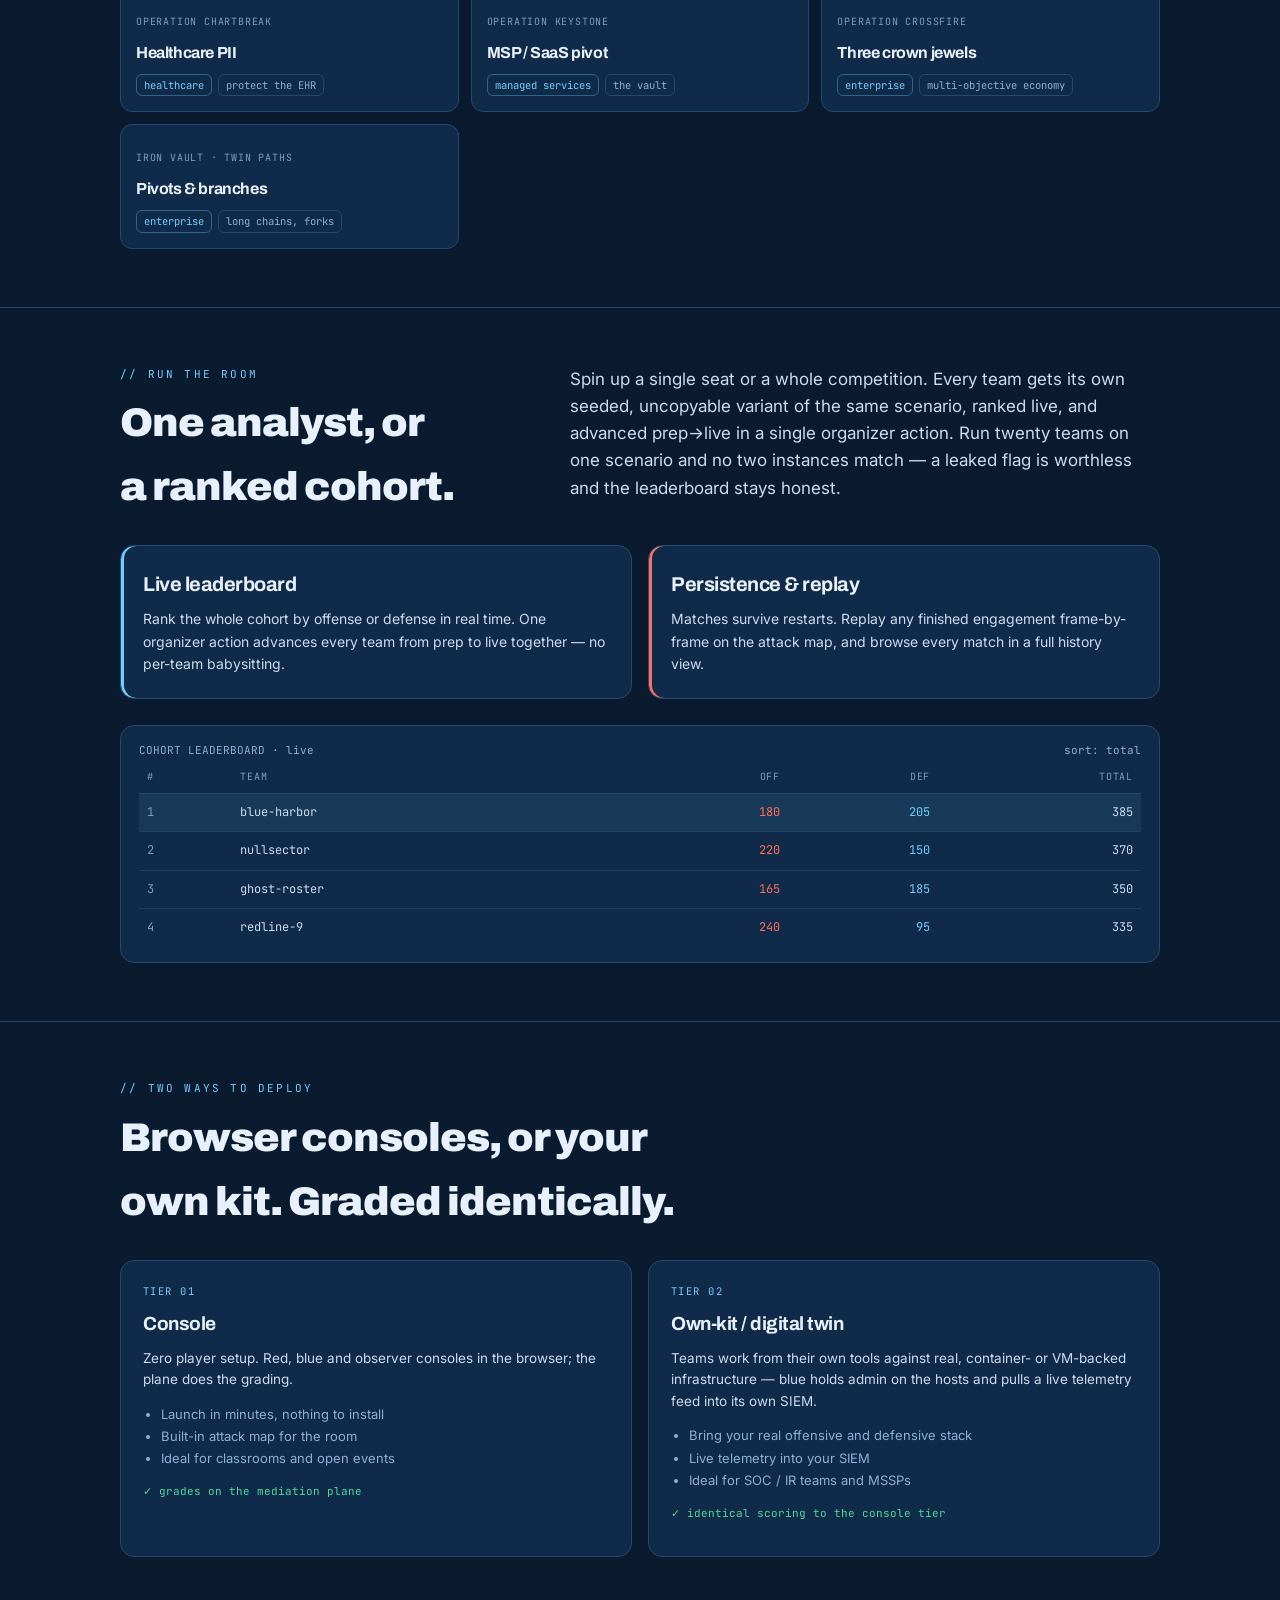
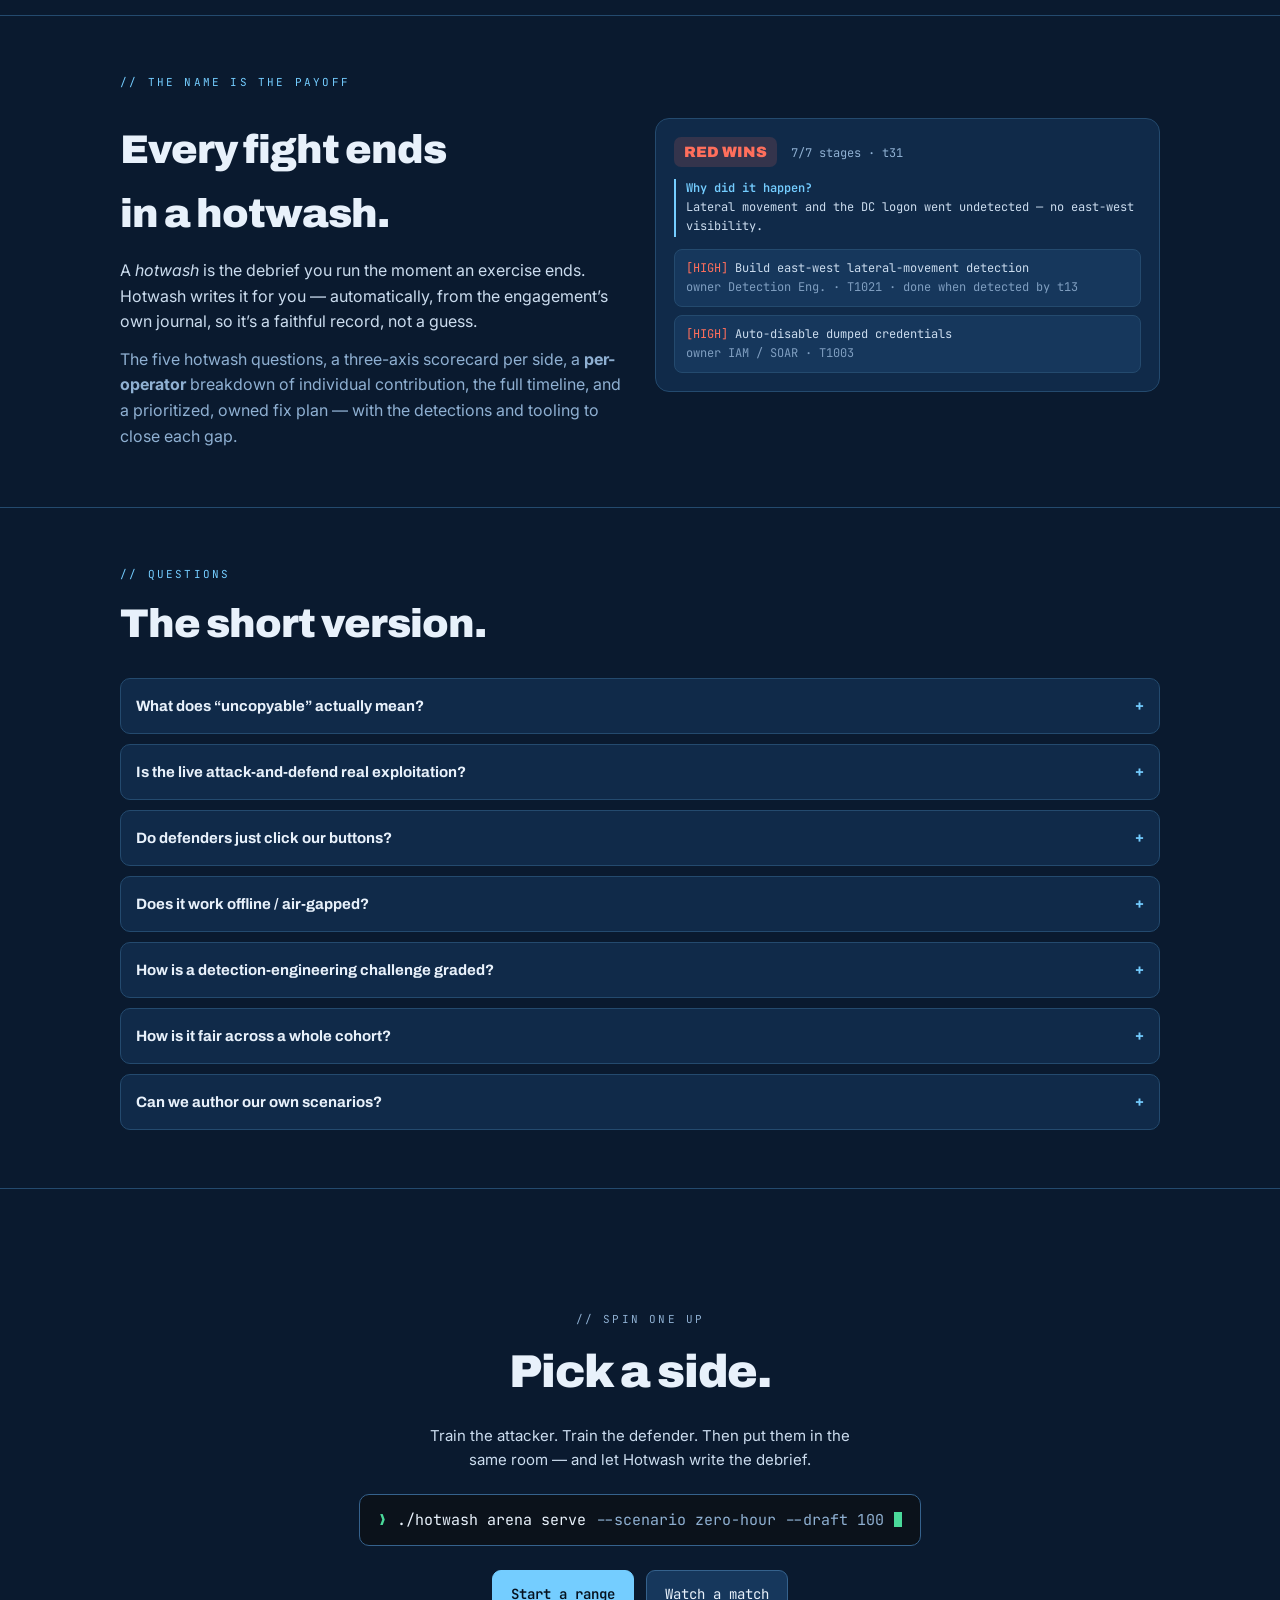
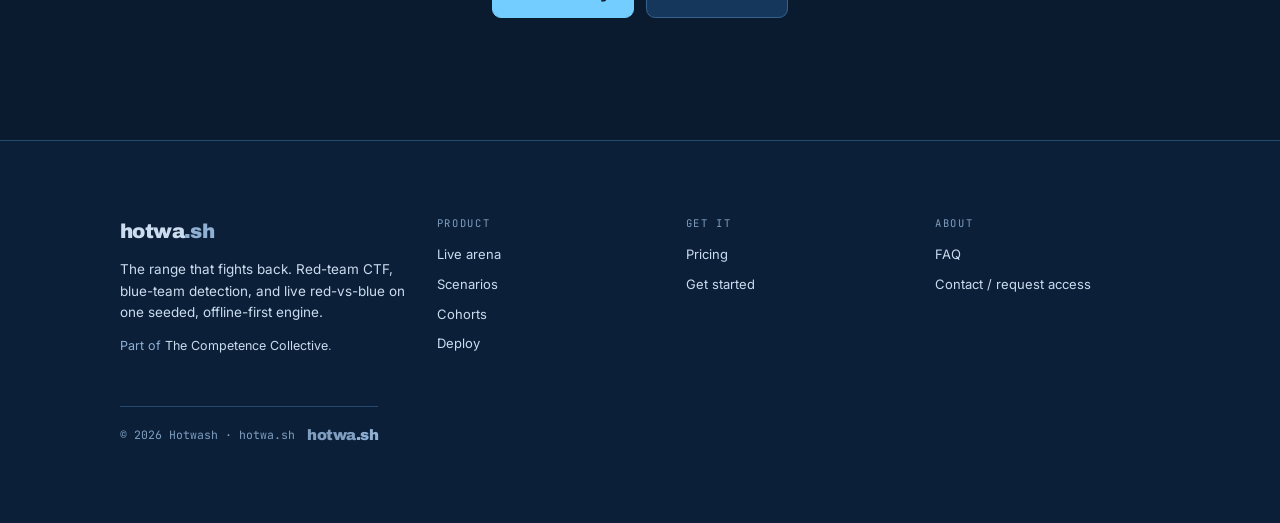
==== commit 2cc3c1c7: "Add a watchable demo match page and trim the one-pager" ====
--- a/index.html
+++ b/index.html
@@ -420,7 +420,7 @@
     <svg class="moon" viewBox="0 0 24 24" fill="none" aria-hidden="true"><path d="M21 12.8A9 9 0 1 1 11.2 3a7 7 0 0 0 9.8 9.8Z" stroke="currentColor" stroke-width="2" stroke-linejoin="round"/></svg>
     <svg class="sun" viewBox="0 0 24 24" fill="none" aria-hidden="true"><circle cx="12" cy="12" r="4.5" stroke="currentColor" stroke-width="2"/><path d="M12 2v2M12 20v2M4.2 4.2l1.4 1.4M18.4 18.4l1.4 1.4M2 12h2M20 12h2M4.2 19.8l1.4-1.4M18.4 5.6l1.4-1.4" stroke="currentColor" stroke-width="2" stroke-linecap="round"/></svg>
   </button>
-  <a class="cta" href="#arena">Watch a match</a>
+  <a class="cta" href="/watch.html">Watch a match</a>
   <button class="navtoggle" id="navtoggle" aria-label="Open navigation menu" aria-expanded="false" aria-controls="primary-nav">
     <span class="ln" aria-hidden="true"></span><span class="ln" aria-hidden="true"></span><span class="ln" aria-hidden="true"></span>
   </button>
@@ -435,7 +435,7 @@
       <p class="lede">Red-team CTF, blue-team detection CTF, and live red-vs-blue &mdash; on one seeded engine. Every team gets a different, uncopyable, self-verified instance. They go to war <strong>live</strong>: red works the kill chain while blue detects and counters in real time. Then Hotwash writes the debrief.</p>
       <div class="hero-cta">
         <a class="btn primary" href="#modes">Start a range</a>
-        <a class="btn ghost" href="#arena">See a live match</a>
+        <a class="btn ghost" href="/watch.html">See a live match</a>
       </div>
       <div class="trust">
         <span><b>Uncopyable</b> per-team flags</span><span><b>Verify</b> before release</span><span><b>Server-side</b> grading</span><span><b>Offline</b> &amp; air-gapped</span>
@@ -793,37 +793,6 @@
   </div></section>
 
   <!-- LOOP -->
-  <section id="loop" aria-labelledby="loop-h"><div class="wrap">
-    <p class="sec-k reveal">// the loop</p>
-    <h2 class="sec reveal" id="loop-h">Author once. Everyone fights a different fight.</h2>
-    <div class="loop">
-      <div class="step reveal"><p class="n">01 &middot; AUTHOR</p><h3>Write it once</h3><p>One scenario in the DSL &mdash; artifacts, flags, a solver, a live target.</p></div>
-      <div class="step reveal"><p class="n">02 &middot; SEED</p><h3>Per-team variant</h3><p>Each team&rsquo;s seed produces its own hosts, creds and flags.</p></div>
-      <div class="step reveal"><p class="n">03 &middot; VERIFY</p><h3>Fresh catch</h3><p>An independent solver proves every instance before release.</p></div>
-      <div class="step reveal"><p class="n">04 &middot; PLAY</p><h3>Attack &amp; defend</h3><p>Jeopardy, detection rules, or a live red/blue engagement.</p></div>
-      <div class="step reveal"><p class="n">05 &middot; HOTWASH</p><h3>Debrief</h3><p>An automatic after-action report with a prioritized fix plan.</p></div>
-    </div>
-  </div></section>
-
-  <!-- FEATURES -->
-  <section id="features" aria-labelledby="feat-h"><div class="wrap">
-    <p class="sec-k reveal">// arsenal</p>
-    <h2 class="sec reveal" id="feat-h">Built for the whole fight.</h2>
-    <div class="feat">
-      <div class="fc reveal"><p class="ic">[ red ]</p><h3>Live targets</h3><p>Seeded, sandboxed, loopback-only vulnerable apps. Real exploitation, isolated per team.</p></div>
-      <div class="fc reveal"><p class="ic">[ blue ]</p><h3>Detection engineering</h3><p>Write a Sigma, YARA or Suricata-style rule; it&rsquo;s graded on planted malicious + benign data. Pass with no false positives.</p></div>
-      <div class="fc reveal"><p class="ic">[ purple ]</p><h3>Dual-face incidents</h3><p>One seeded incident, two faces &mdash; red exploits it, blue detects it from the telemetry the exploit produced.</p></div>
-      <div class="fc reveal"><p class="ic">[ sys ]</p><h3>Offline &amp; air-gapped</h3><p>Runs with the cable unplugged. Signed offline content bundles, no pulls at play time.</p></div>
-      <div class="fc reveal"><p class="ic">[ ops ]</p><h3>Facilitator console</h3><p>A white-cell console to run a match: prep, begin, fire injects, watch, end &mdash; plus a one-command deploy.</p></div>
-      <div class="fc reveal"><p class="ic">[ edu ]</p><h3>Classroom / LTI 1.3</h3><p>Rostered teams, graded challenges, scores posted back to the gradebook.</p></div>
-    </div>
-    <div class="modes">
-      <span class="mode">Training <span class="mut">&mdash; offline, solo</span></span>
-      <span class="mode">Events <span class="mut">&mdash; teams, scoreboard, live targets</span></span>
-      <span class="mode">Classroom <span class="mut">&mdash; LTI, graded</span></span>
-    </div>
-  </div></section>
-
   <!-- TIERS -->
   <section id="tiers" aria-labelledby="tiers-h"><div class="wrap">
     <p class="sec-k reveal">// two ways to deploy</p>
@@ -872,19 +841,6 @@
     </div>
   </div></section>
 
-  <!-- AUDIENCE -->
-  <section id="who" aria-labelledby="who-h"><div class="wrap">
-    <p class="sec-k reveal">// who it&rsquo;s for</p>
-    <h2 class="sec reveal" id="who-h">One range, five fronts.</h2>
-    <div class="aud">
-      <div class="ac reveal"><h3 class="b">Blue teams &amp; SOCs</h3><p>Pressure-test detection and response against a live adversary, then get a fix plan you can action Monday.</p></div>
-      <div class="ac reveal"><h3 class="r">Red teams</h3><p>Hands-on-keyboard against seeded, isolated targets &mdash; recon to objective, no two runs the same.</p></div>
-      <div class="ac reveal"><h3>CTF organizers</h3><p>Uncopyable per-team flags, self-verifying challenges and a broadcast attack map. No 2am &ldquo;the flag&rsquo;s broken&rdquo; messages.</p></div>
-      <div class="ac reveal"><h3>Universities</h3><p>Rostered classes over LTI, per-student seeded variants, scores to the gradebook, offline-ready for the lab.</p></div>
-      <div class="ac reveal"><h3>MSSPs</h3><p>Repeatable seeded scenarios and facilitated AARs as deliverables &mdash; on the digital-twin tier.</p></div>
-    </div>
-  </div></section>
-
   <!-- FAQ -->
   <section id="faq" aria-labelledby="faq-h"><div class="wrap">
     <p class="sec-k reveal">// questions</p>
@@ -908,7 +864,7 @@
     <div class="run"><span class="p">&#10095;</span> ./hotwash arena serve <span style="color:var(--mut)">--scenario zero-hour --draft 100</span><span class="cursor"></span></div>
     <div class="btnrow">
       <a class="btn primary" href="#modes">Start a range</a>
-      <a class="btn ghost" href="#arena">Watch a match</a>
+      <a class="btn ghost" href="/watch.html">Watch a match</a>
     </div>
   </div></section>
 </main>
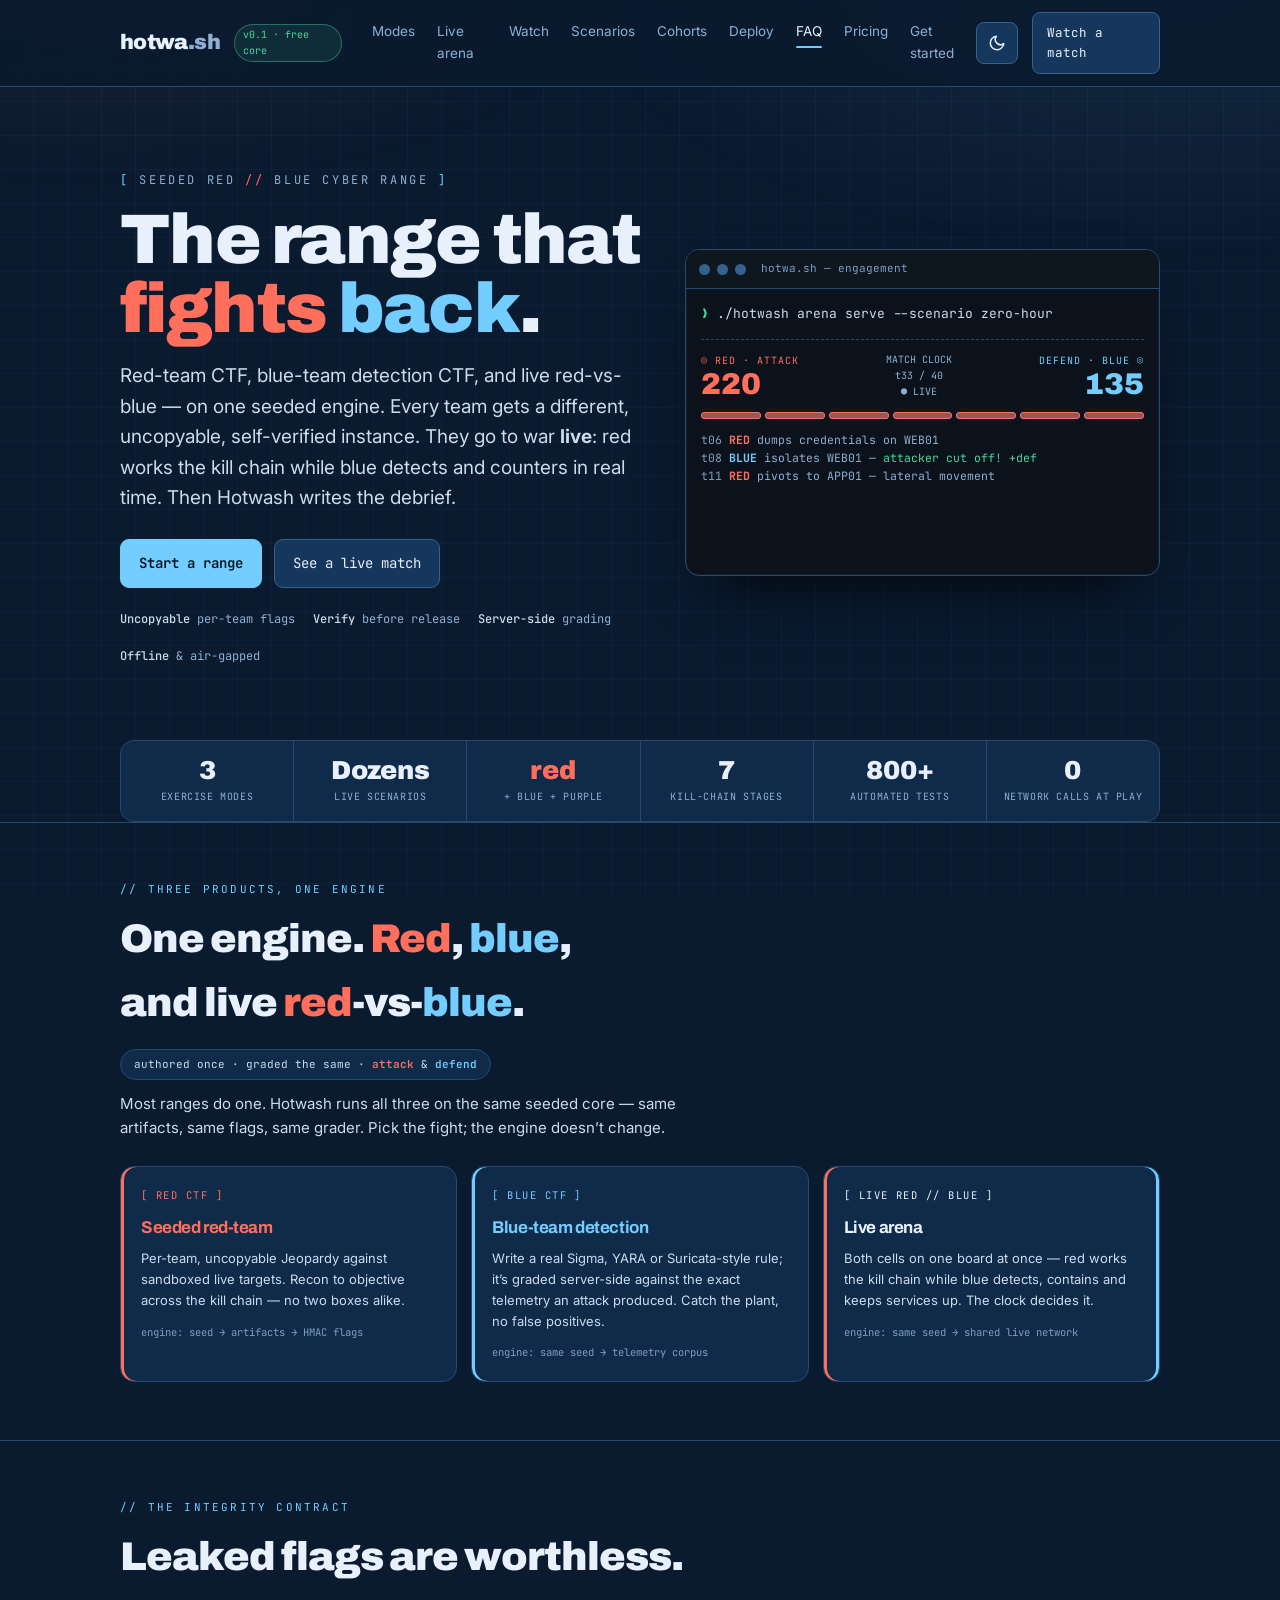
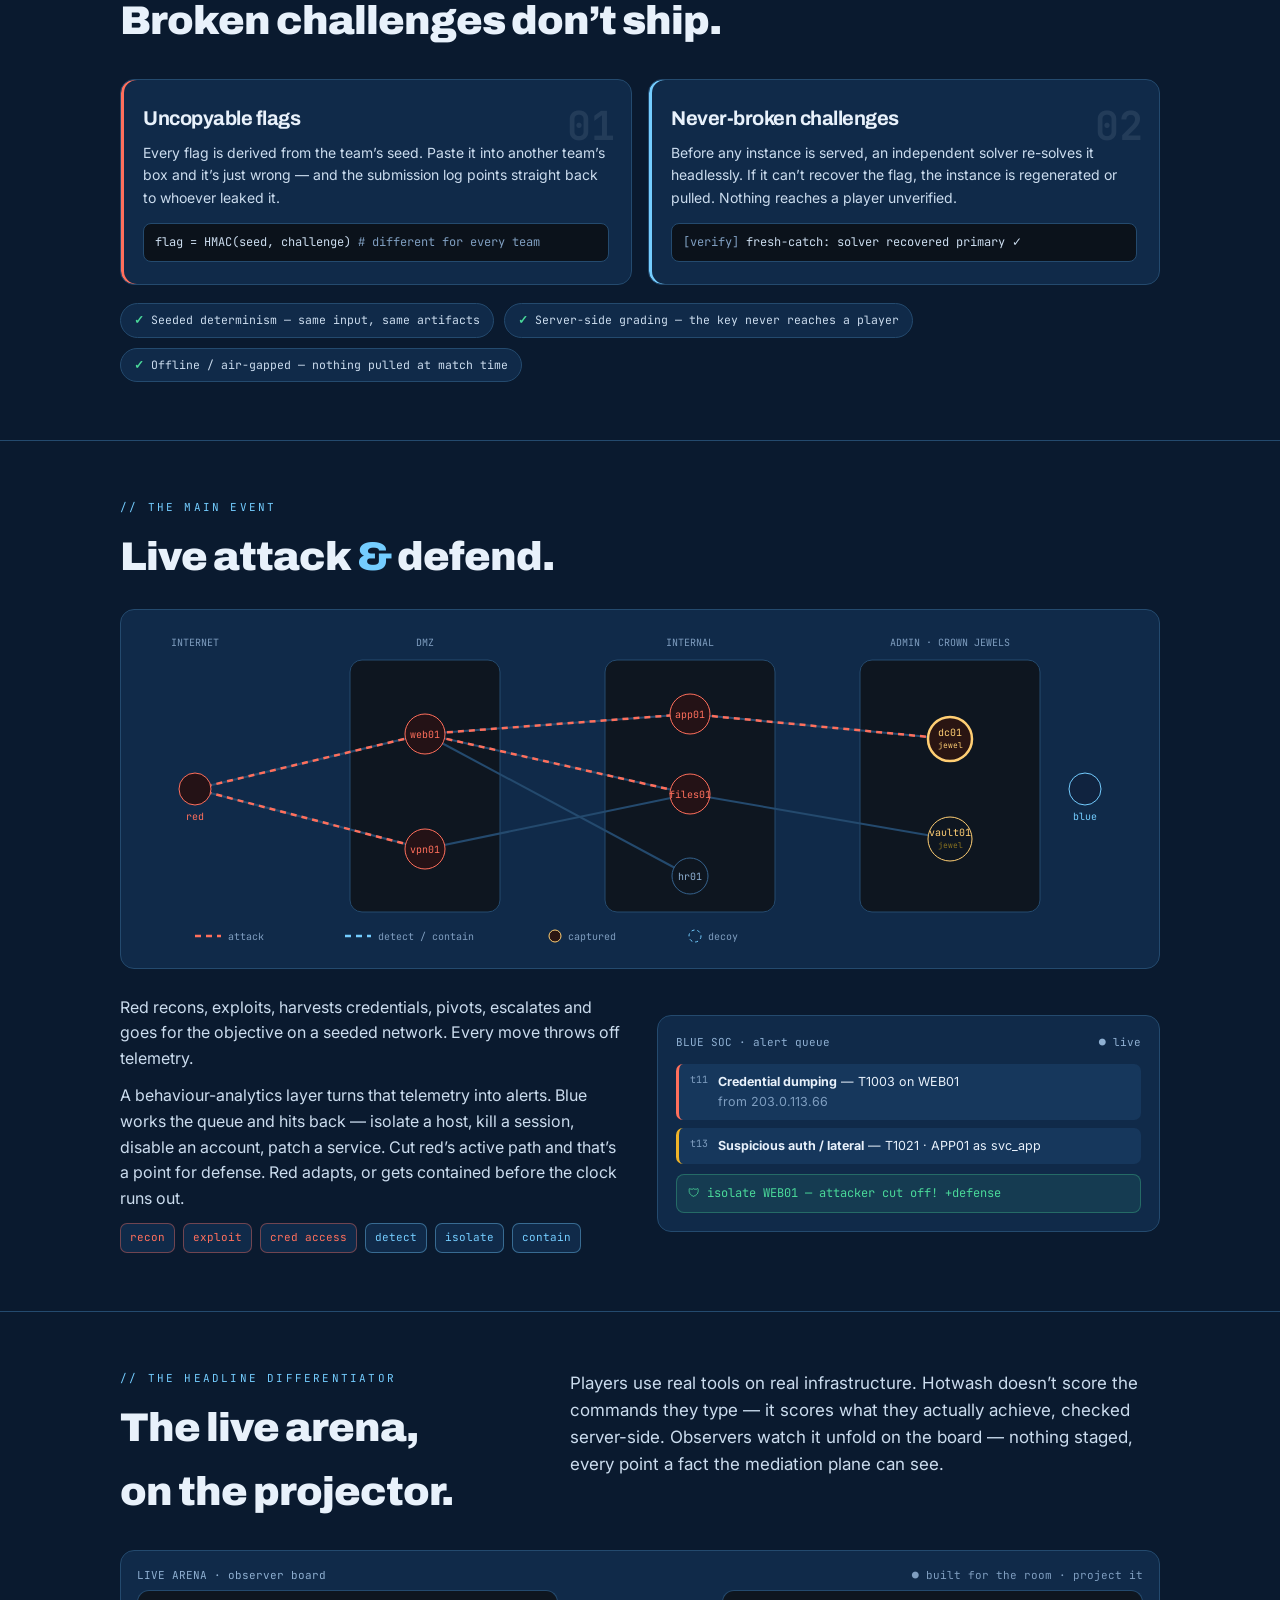
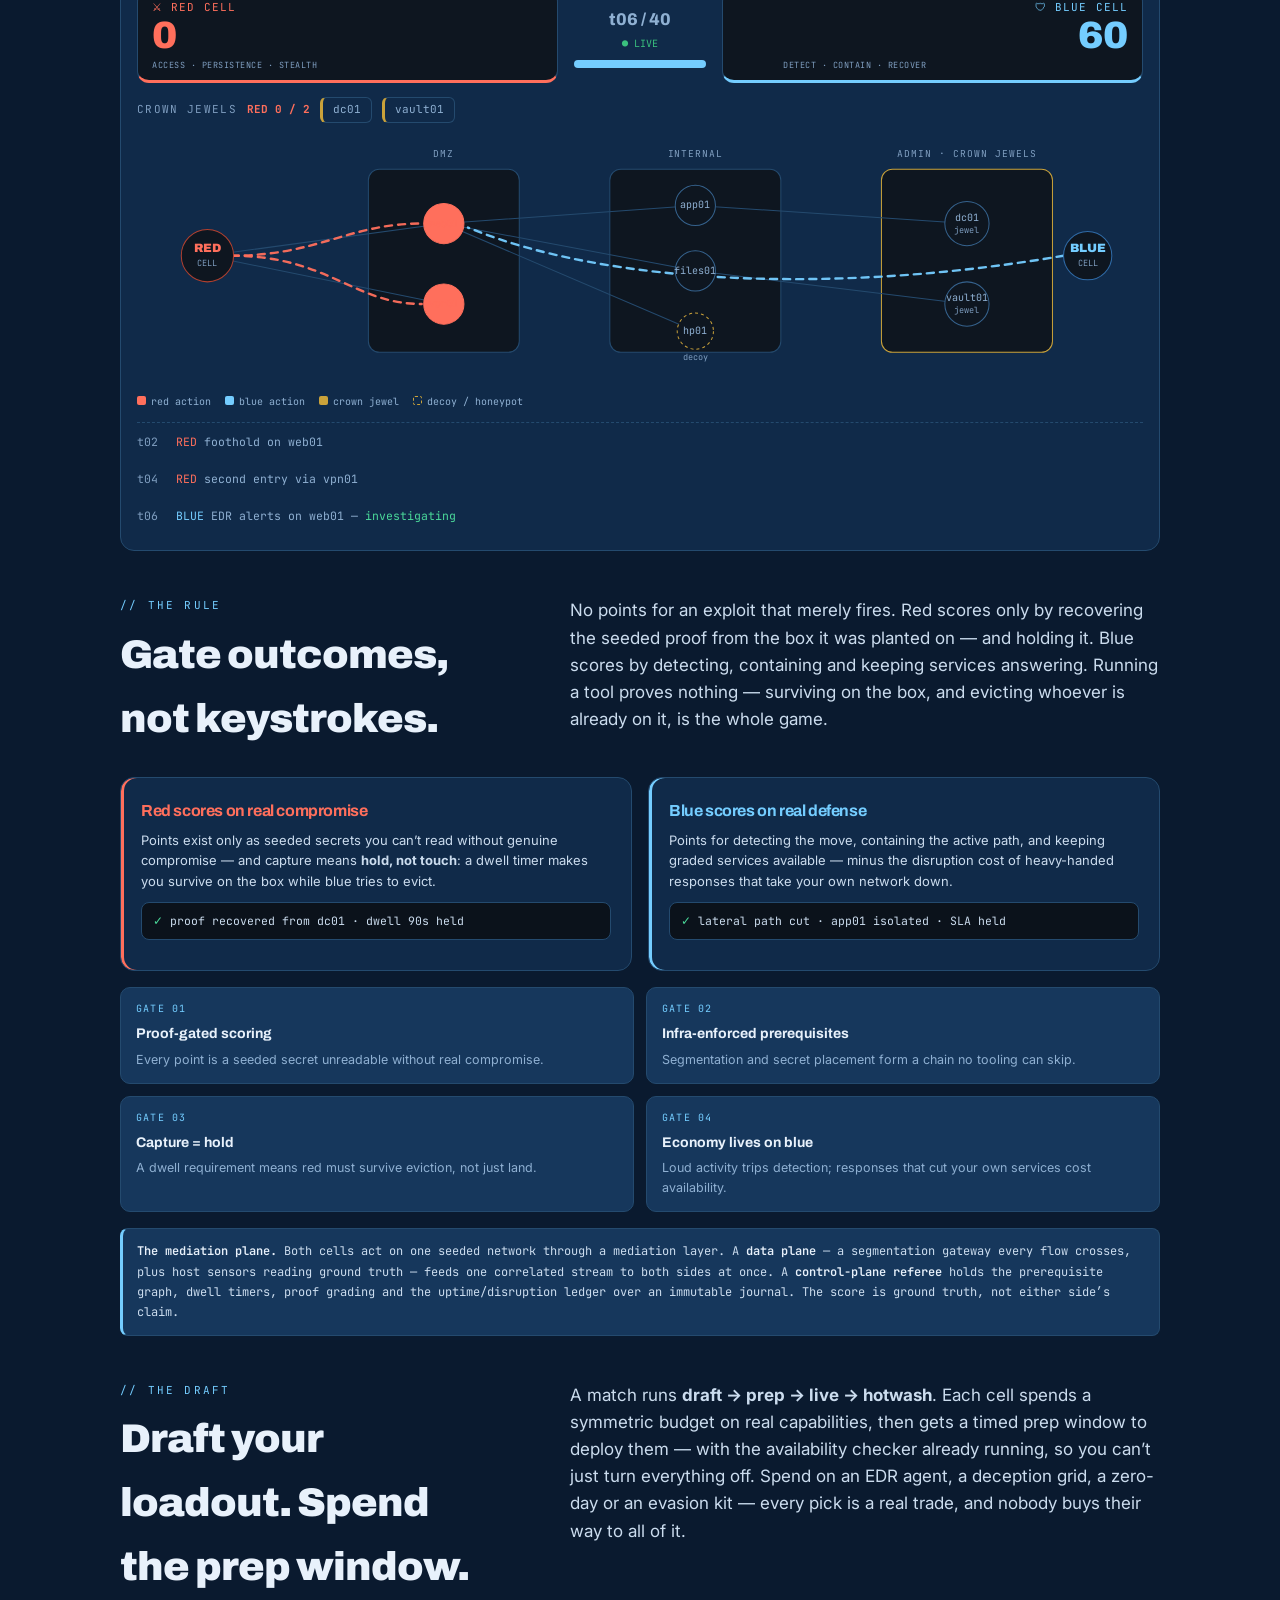
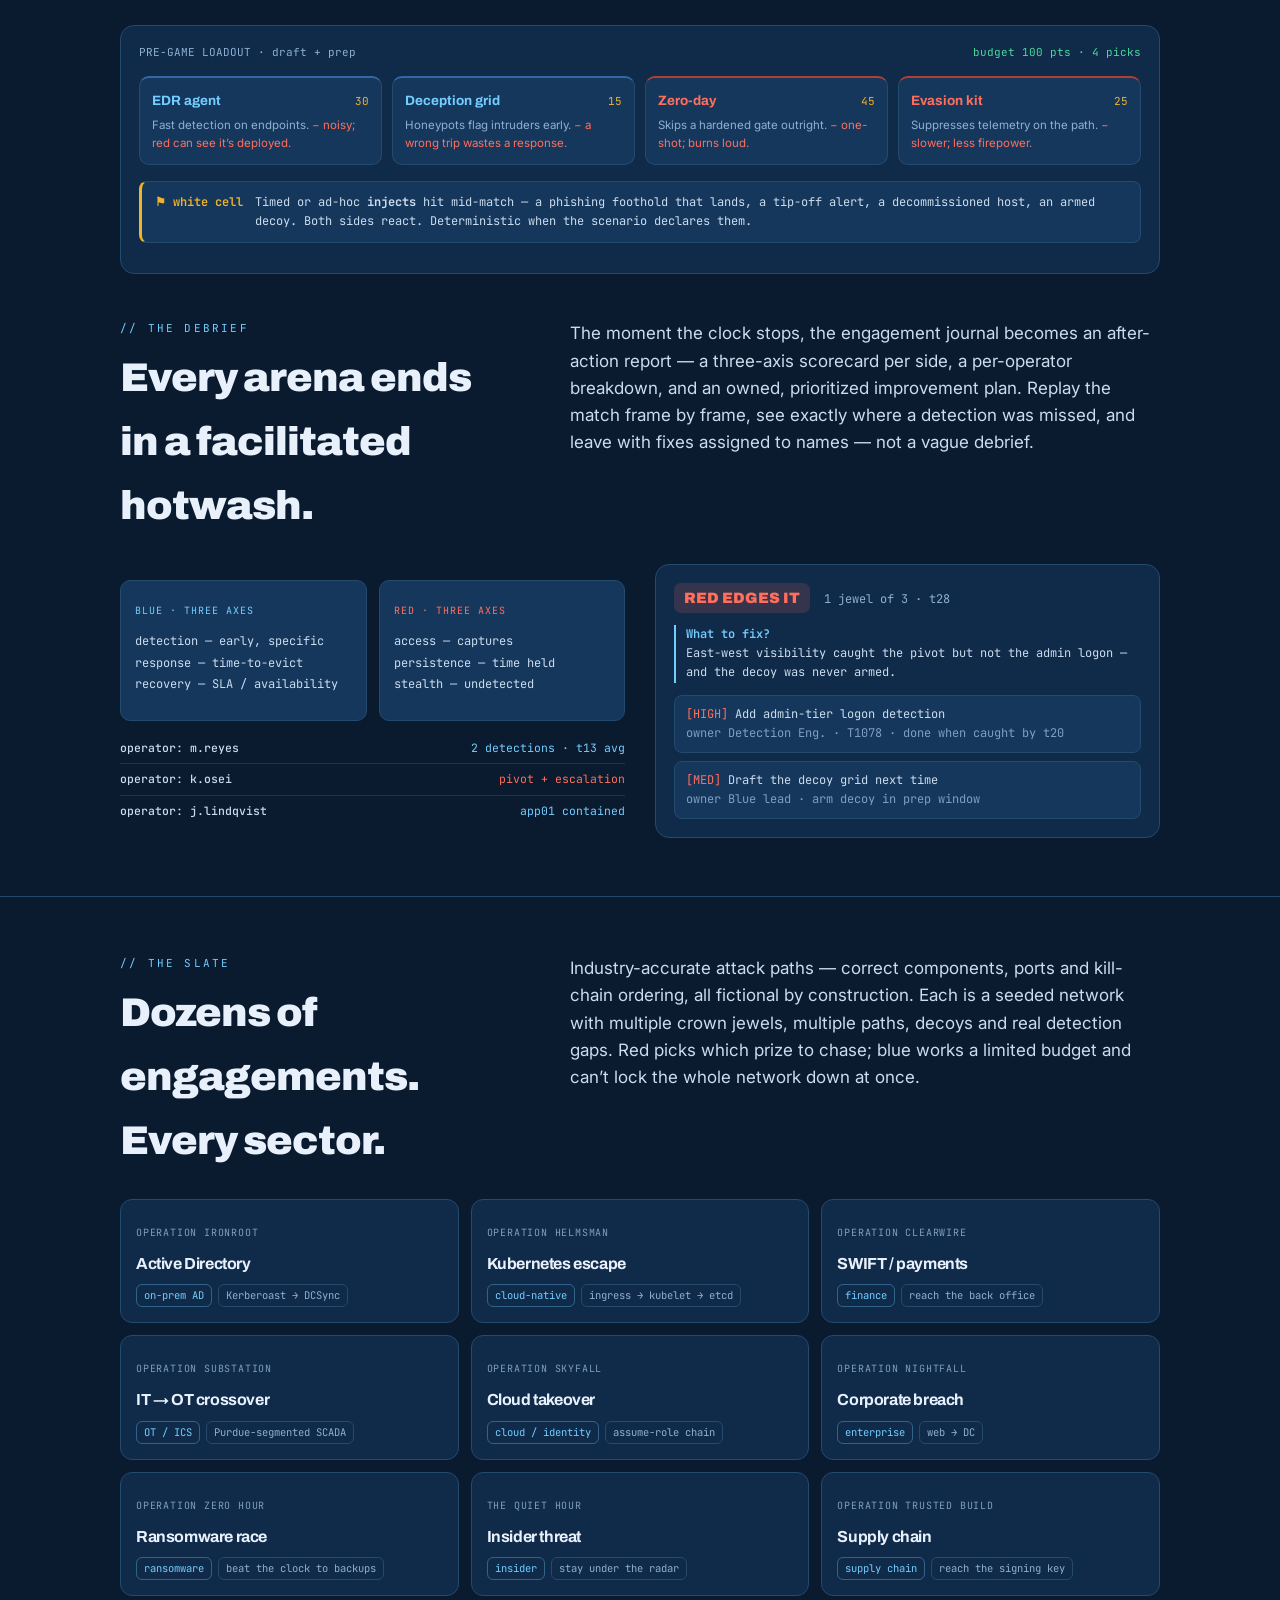
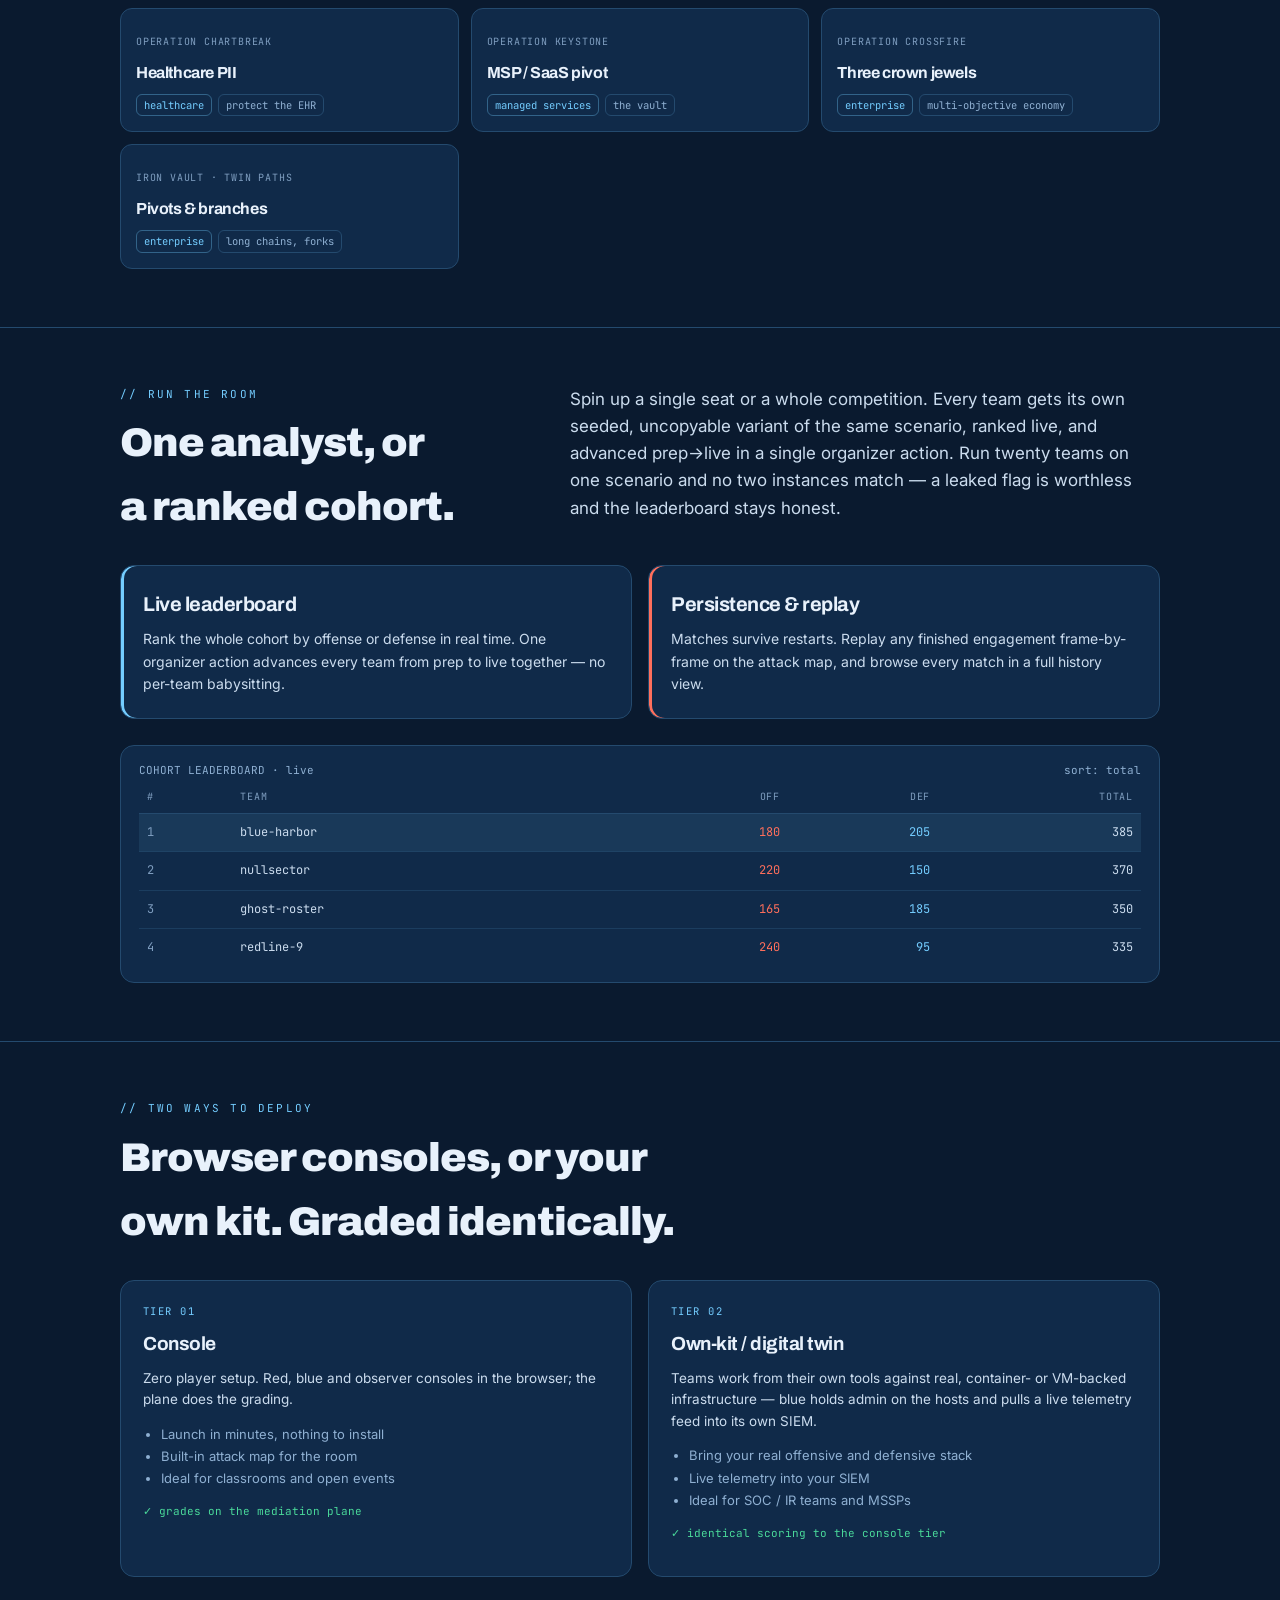
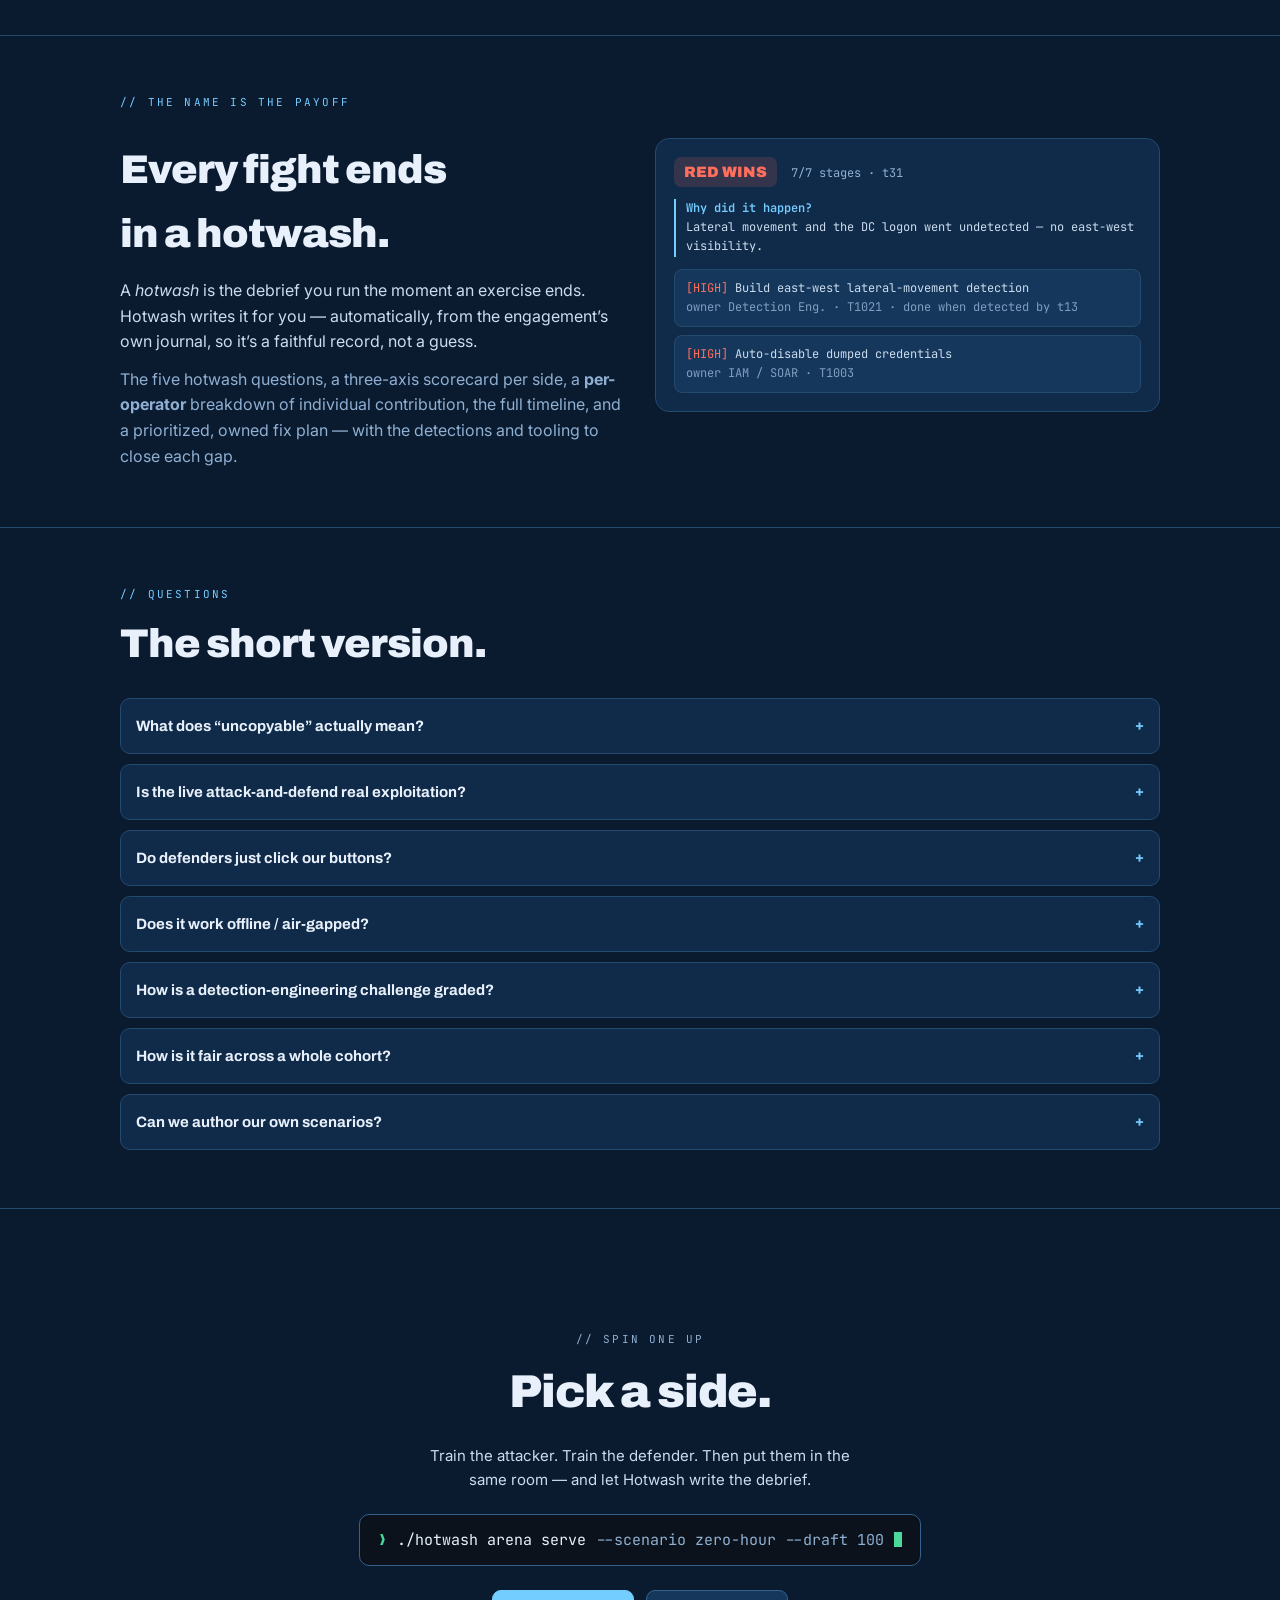
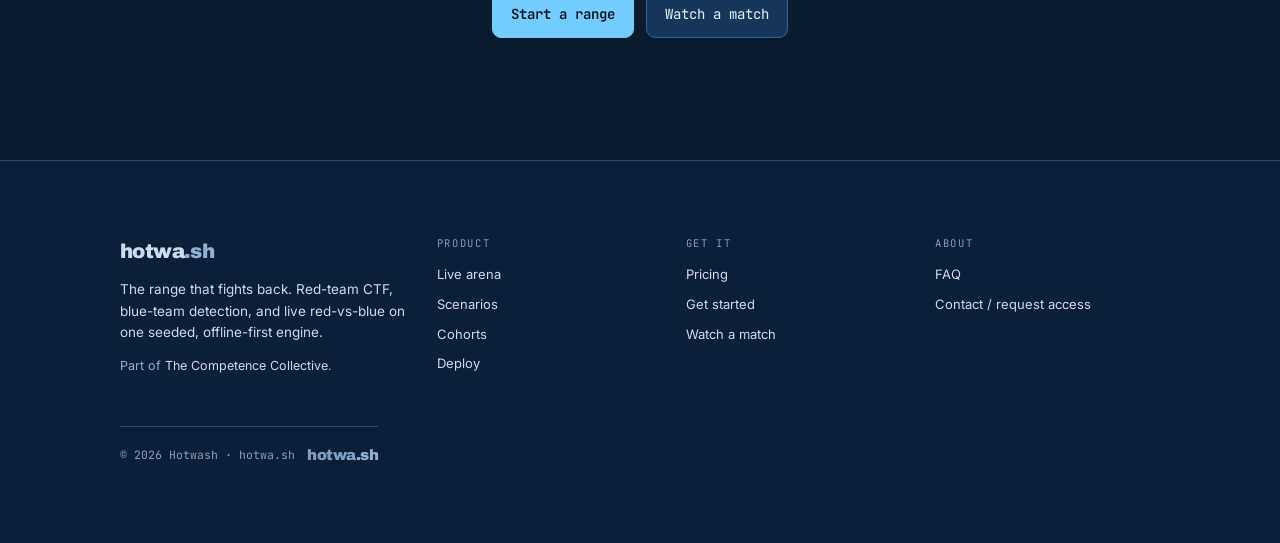
==== commit fa568970: "Add Watch to the site nav and footer" ====
--- a/index.html
+++ b/index.html
@@ -414,7 +414,7 @@
   <span class="badge">v0.1 · free core</span>
   <span class="spacer"></span>
   <nav class="links" id="primary-nav" aria-label="Primary">
-    <a href="#modes">Modes</a><a href="#arena">Live arena</a><a href="#scenarios">Scenarios</a><a href="#scale">Cohorts</a><a href="#tiers">Deploy</a><a href="#faq">FAQ</a><a href="/pricing.html">Pricing</a><a href="/get-started.html">Get started</a>
+    <a href="#modes">Modes</a><a href="#arena">Live arena</a><a href="/watch.html">Watch</a><a href="#scenarios">Scenarios</a><a href="#scale">Cohorts</a><a href="#tiers">Deploy</a><a href="#faq">FAQ</a><a href="/pricing.html">Pricing</a><a href="/get-started.html">Get started</a>
   </nav>
   <button class="themetoggle" id="themetoggle" type="button" aria-pressed="false" aria-label="Switch to light theme">
     <svg class="moon" viewBox="0 0 24 24" fill="none" aria-hidden="true"><path d="M21 12.8A9 9 0 1 1 11.2 3a7 7 0 0 0 9.8 9.8Z" stroke="currentColor" stroke-width="2" stroke-linejoin="round"/></svg>
@@ -891,6 +891,7 @@
         <ul>
           <li><a href="/pricing.html">Pricing</a></li>
           <li><a href="/get-started.html">Get started</a></li>
+          <li><a href="/watch.html">Watch a match</a></li>
         </ul>
       </nav>
       <nav class="fcol" aria-label="About">
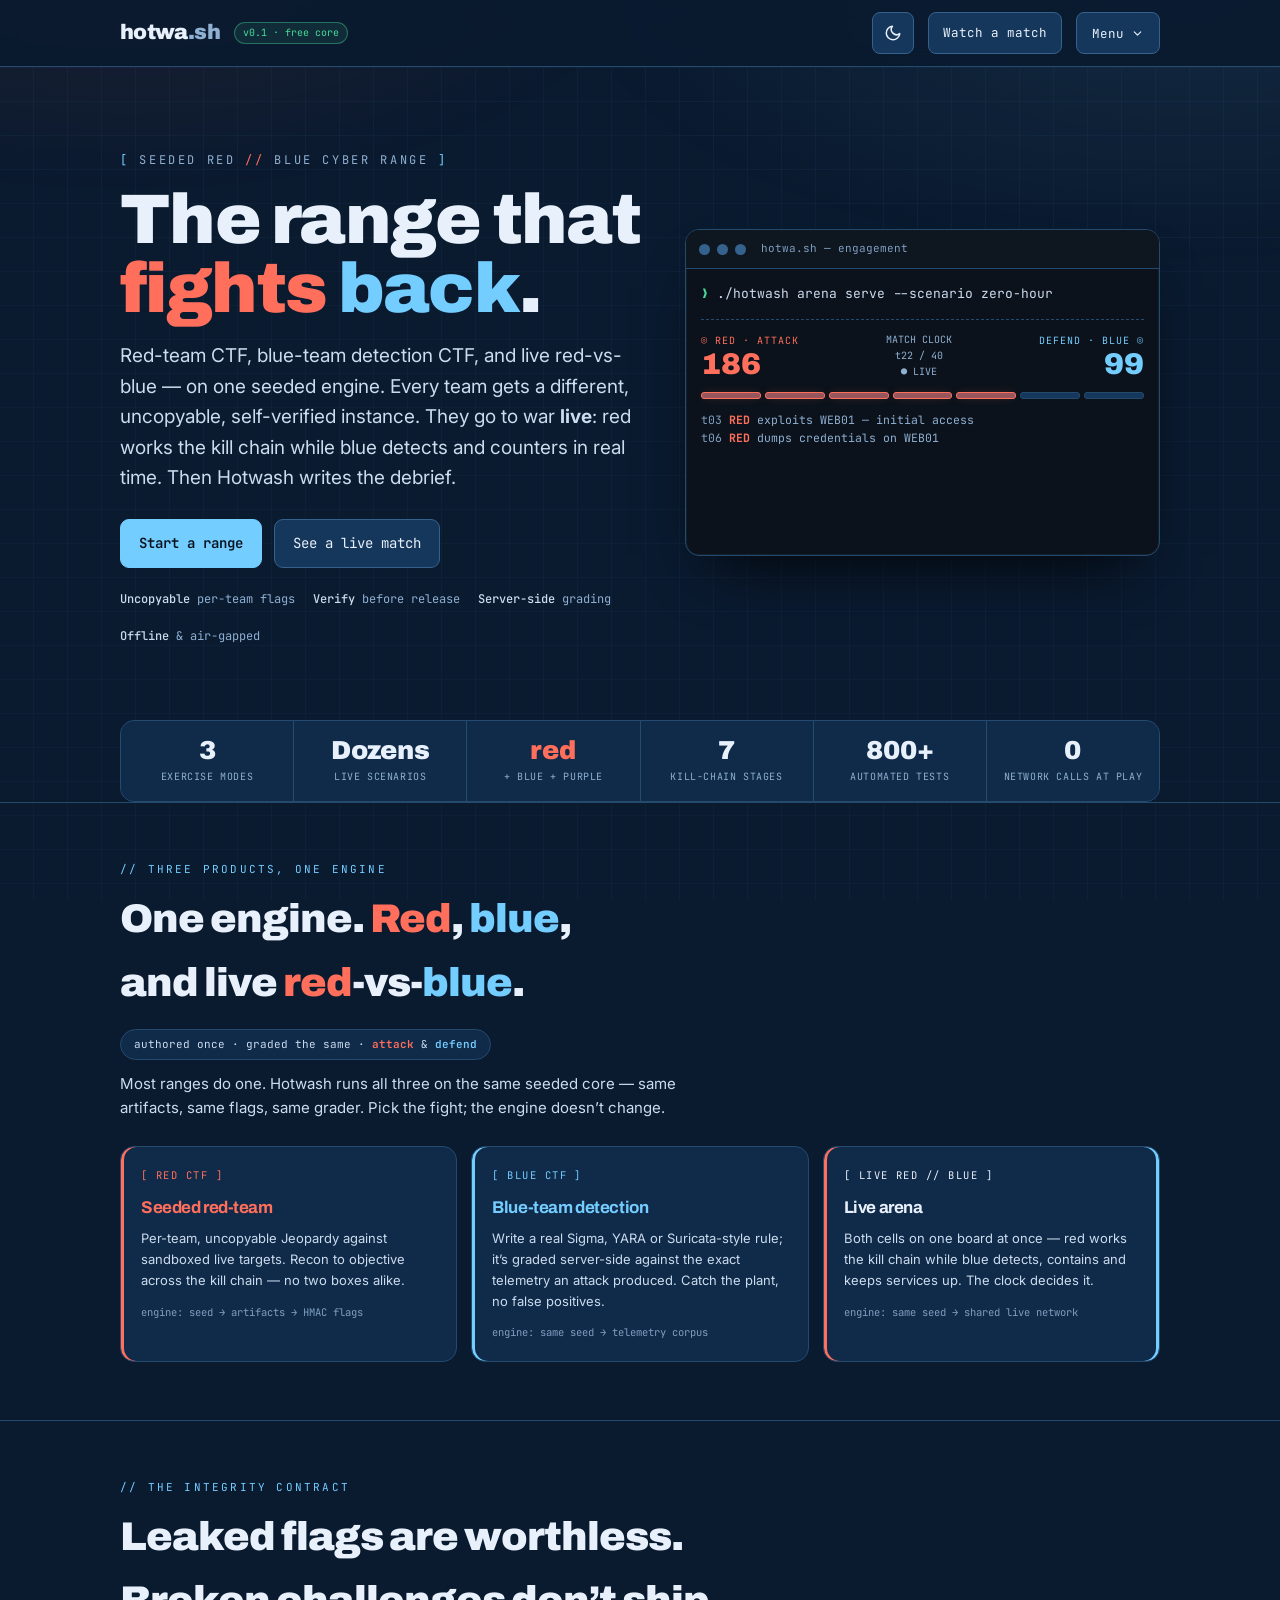
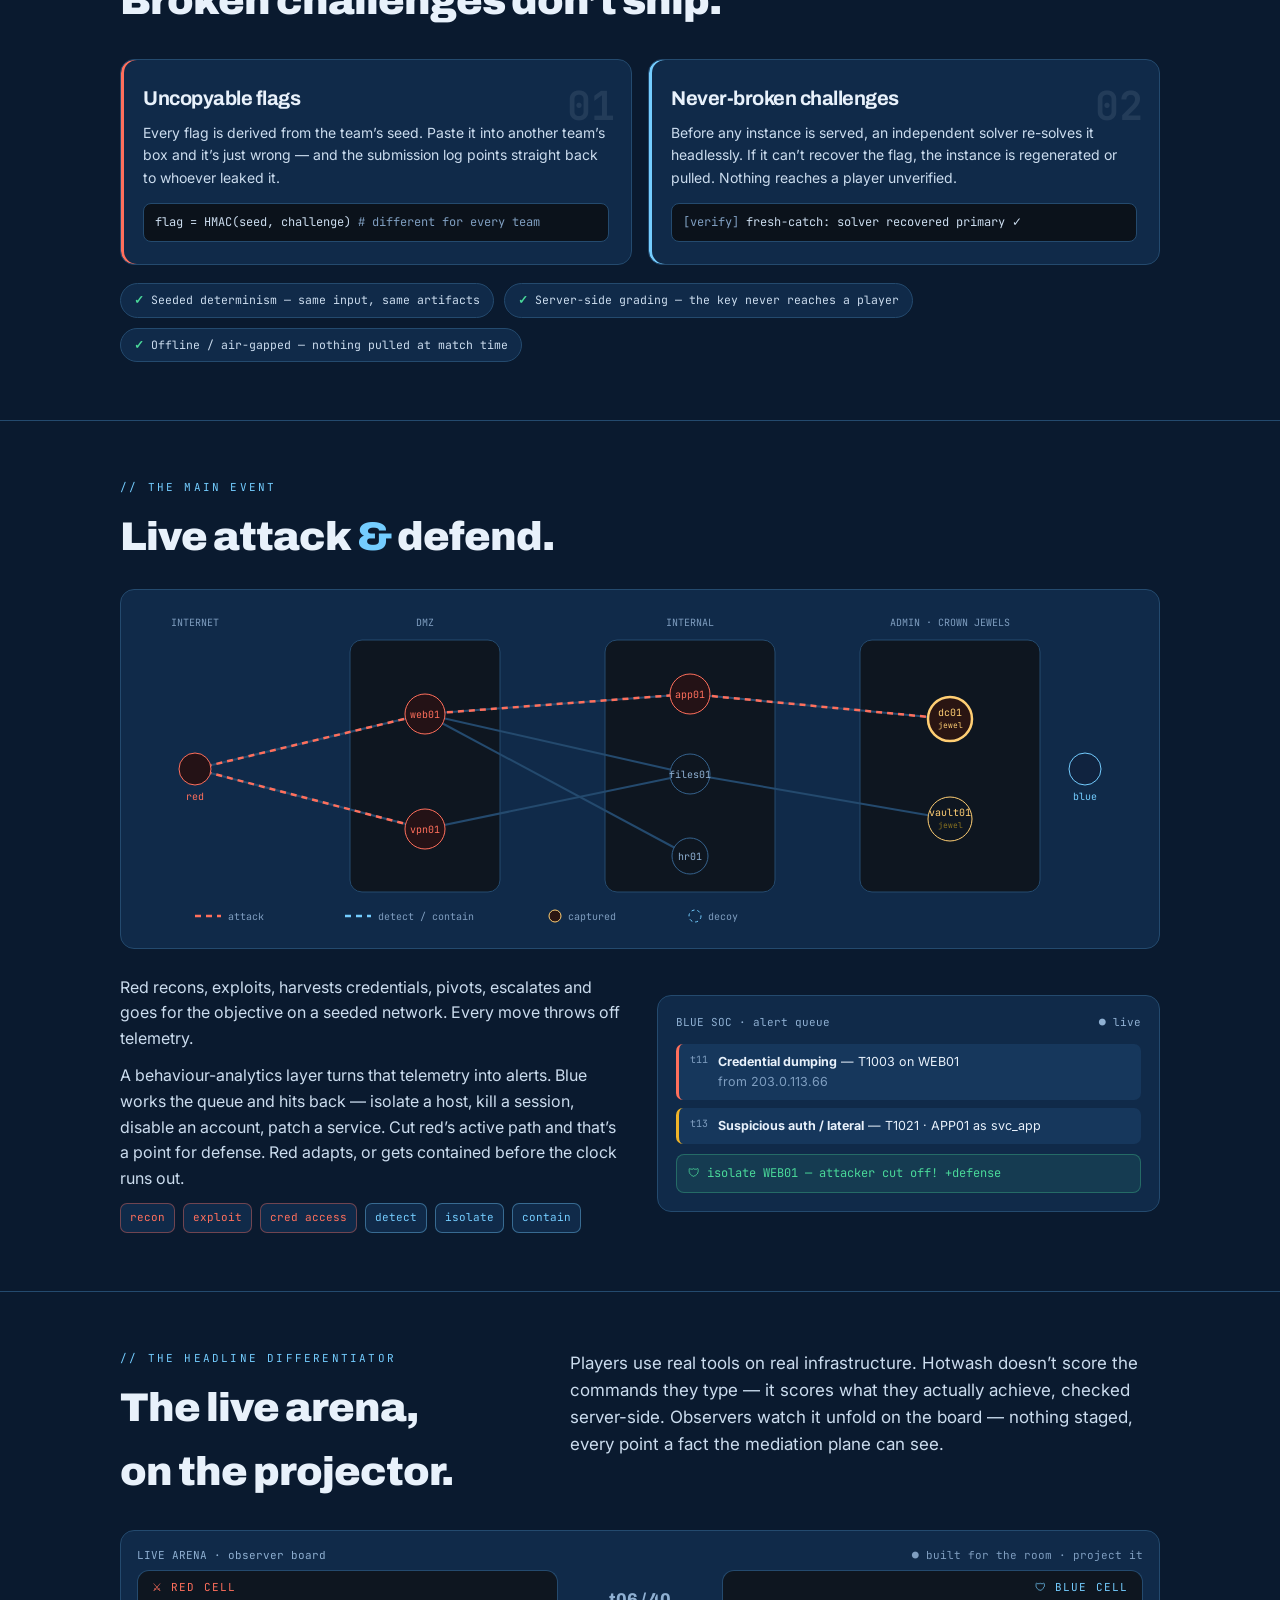
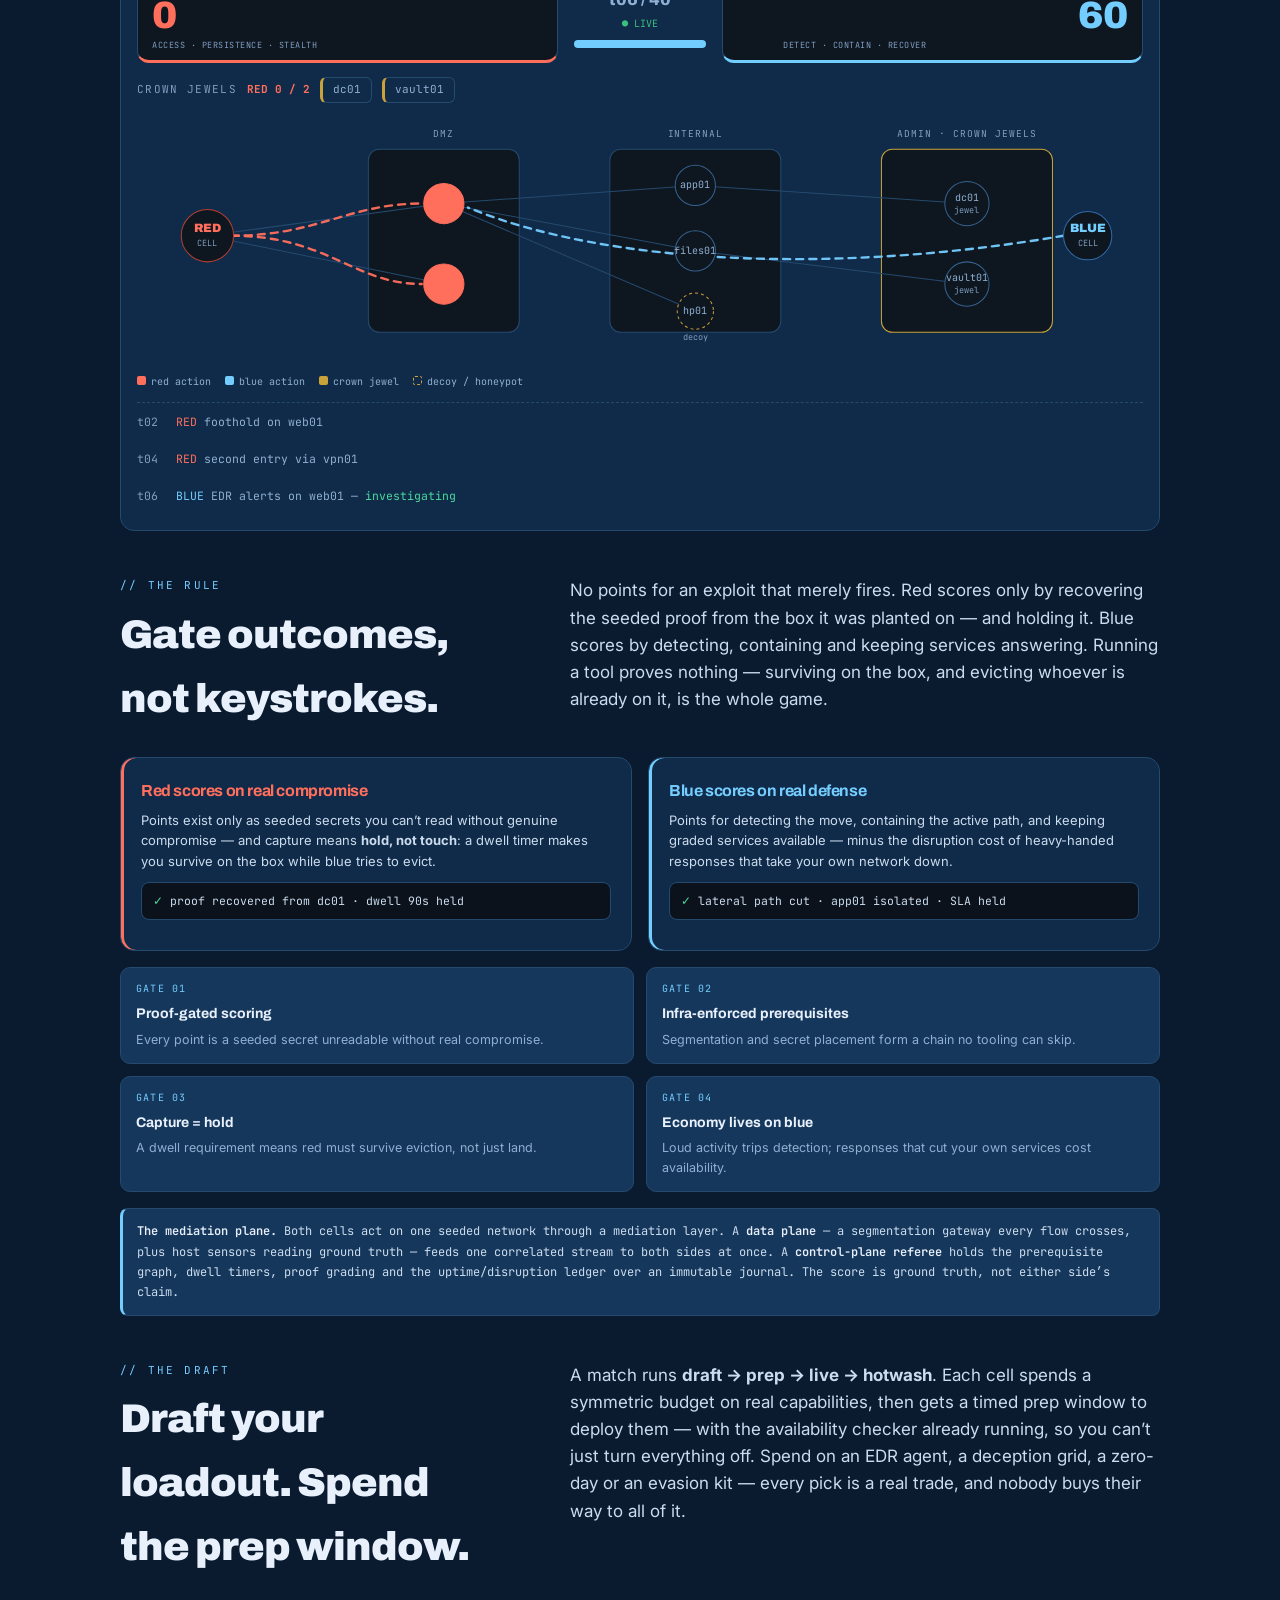
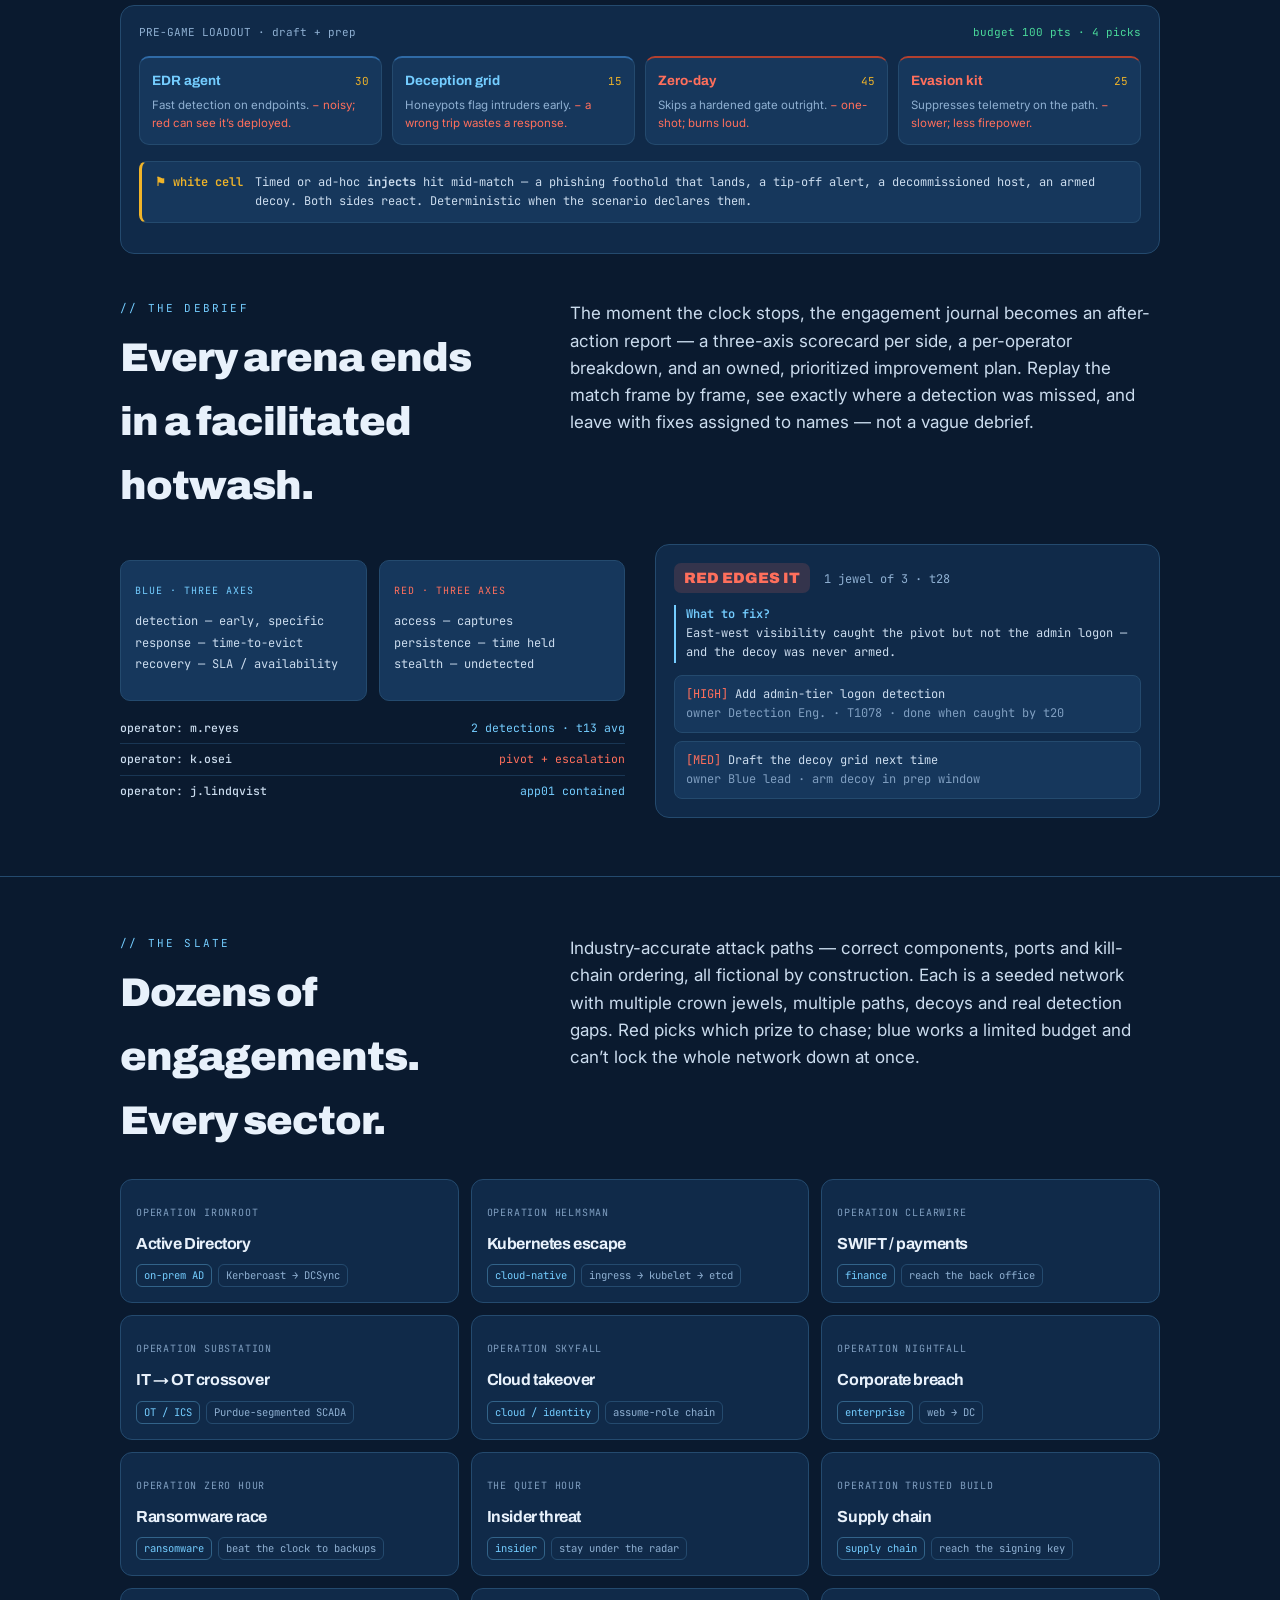
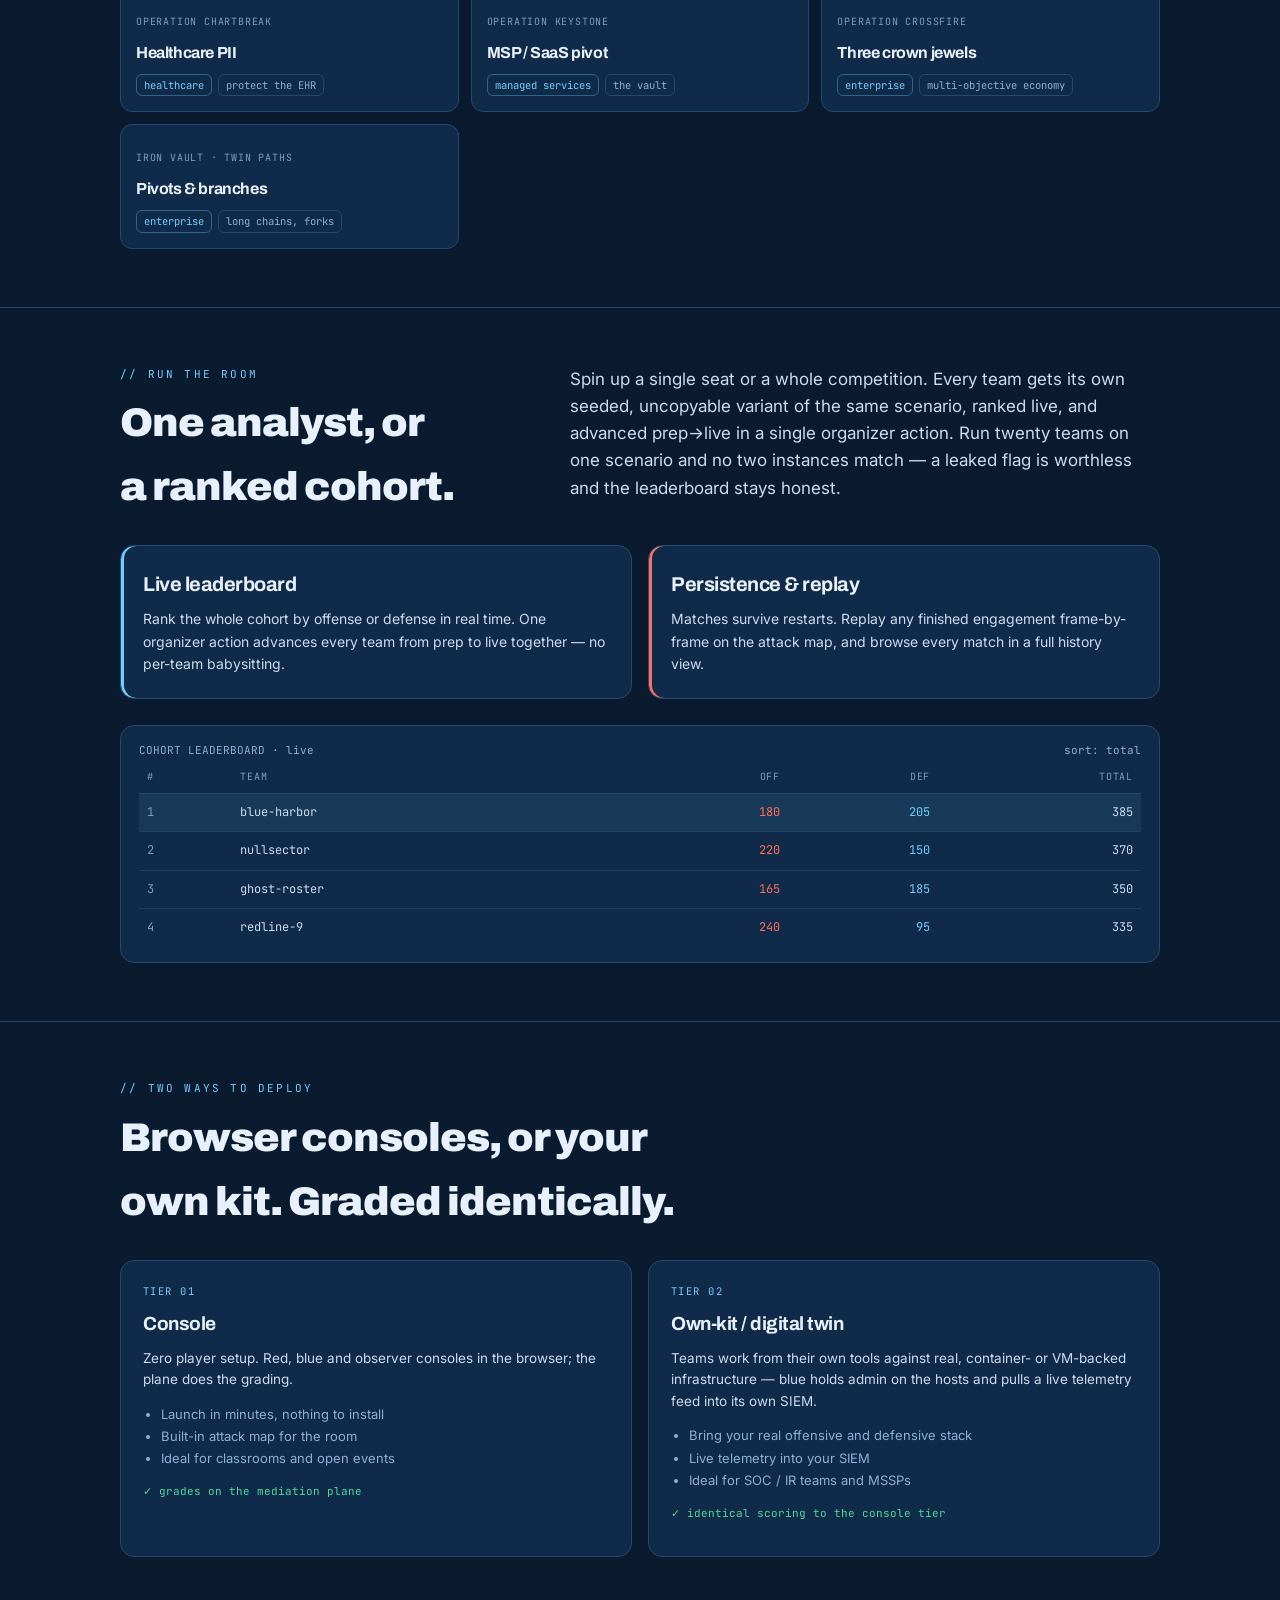
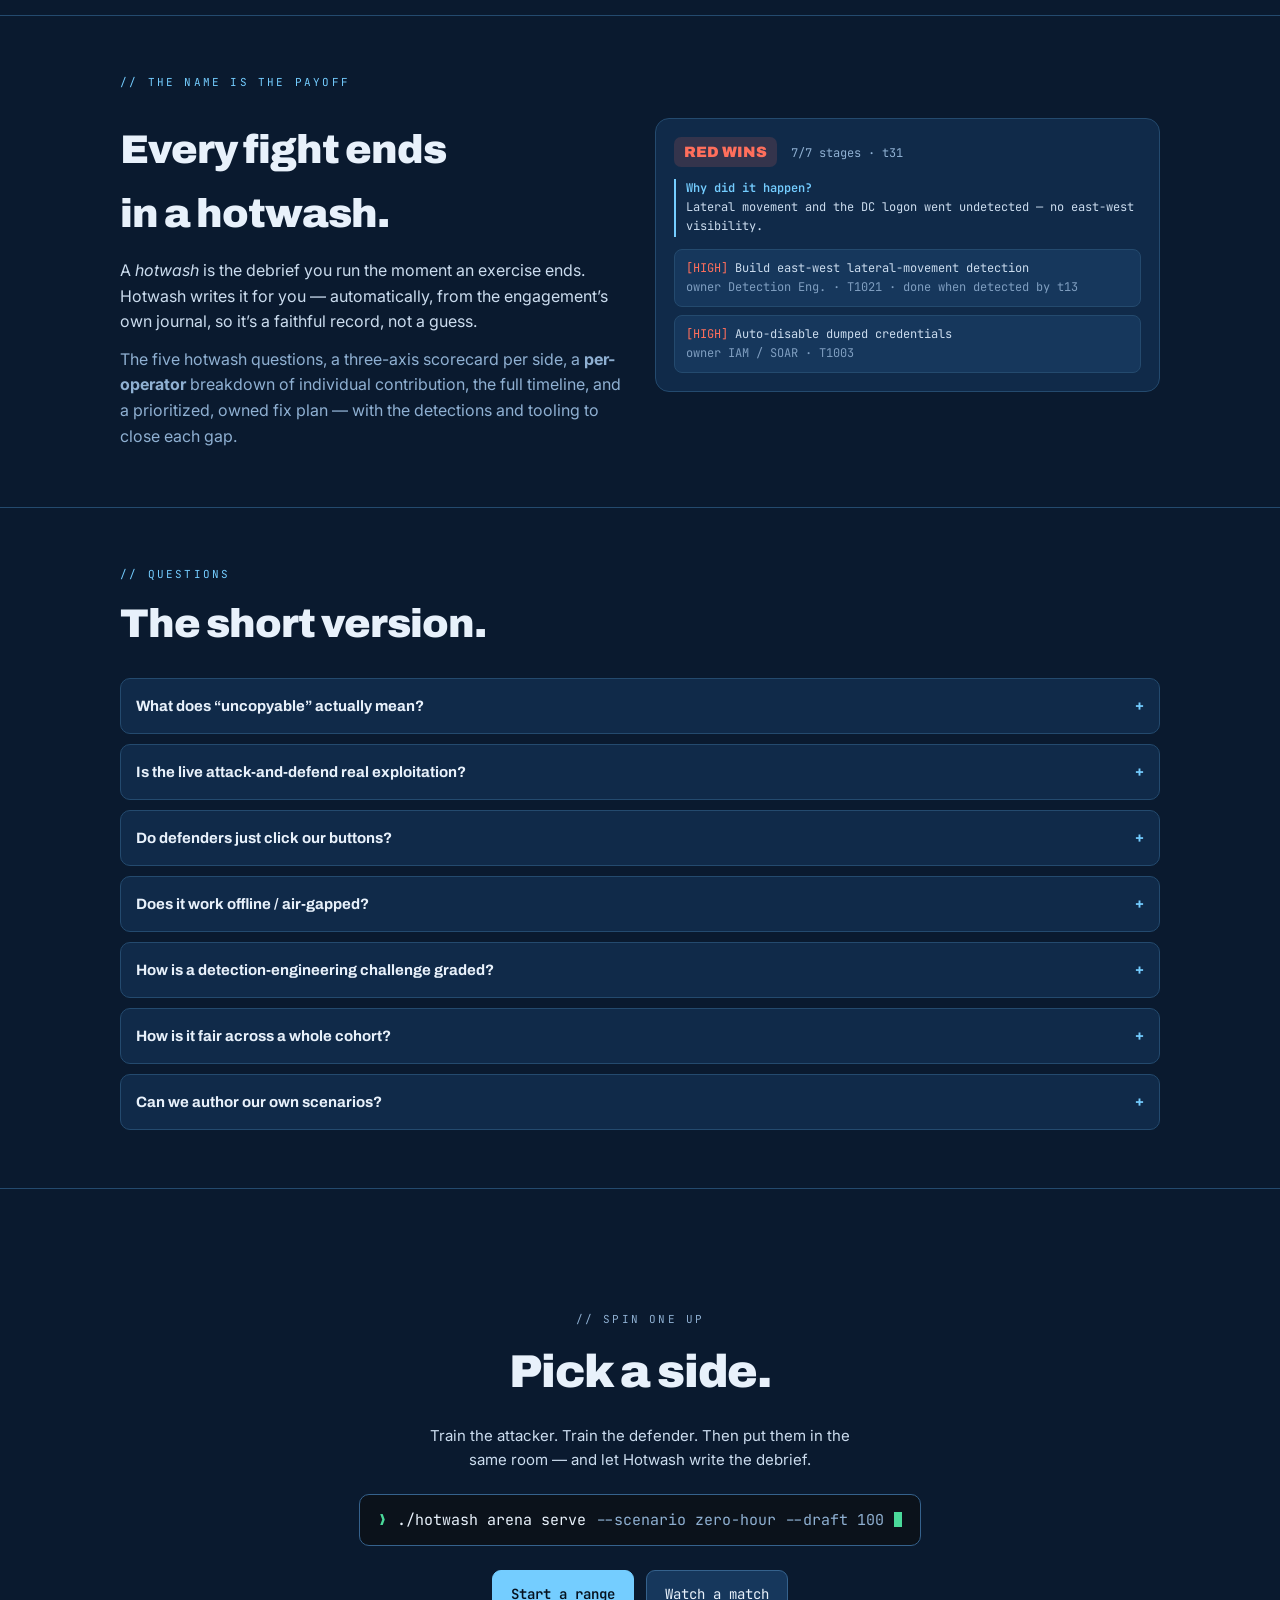
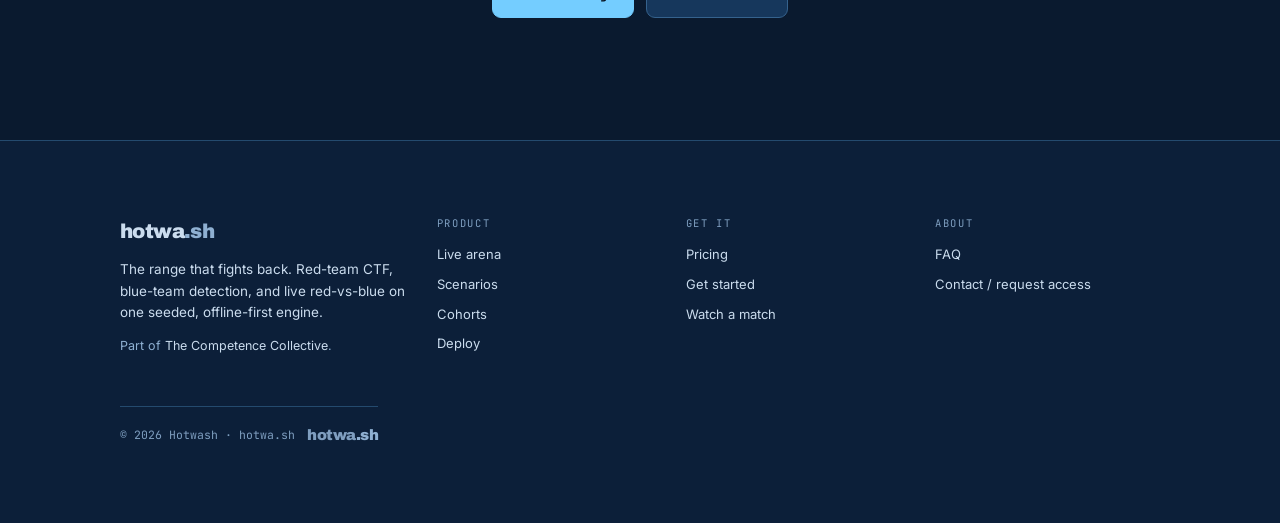
==== commit 1933243a: "Replace the header nav with a grouped Menu dropdown" ====
--- a/index.html
+++ b/index.html
@@ -50,42 +50,9 @@
     font-size:13px;padding:11px 16px;border-radius:0 0 9px 9px;transition:top .15s}
   .skip:focus{top:0}
   a:focus-visible,button:focus-visible,summary:focus-visible,[tabindex]:focus-visible{outline:2px solid var(--blue);outline-offset:3px;border-radius:6px}
-  .btn.primary:focus-visible,.cta:focus-visible,.navtoggle:focus-visible{outline-color:var(--ink)}
+  .btn.primary:focus-visible,.cta:focus-visible,.menubtn:focus-visible{outline-color:var(--ink)}
   @media(prefers-reduced-motion:reduce){html{scroll-behavior:auto}}
-  /* header */
-  header{position:sticky;top:0;z-index:30;border-bottom:1px solid var(--line);
-    background:color-mix(in srgb,var(--bg) 86%,transparent);backdrop-filter:blur(10px)}
-  .bar{max-width:1080px;margin:0 auto;padding:12px 20px;display:flex;align-items:center;gap:14px;position:relative}
-  .wm{font-family:var(--disp);font-weight:900;font-size:21px;letter-spacing:-.03em}.wm .dot{color:var(--mut)}
-  .badge{font-family:var(--mono);font-size:10px;color:var(--ok);border:1px solid color-mix(in srgb,var(--ok) 40%,transparent);
-    border-radius:999px;padding:2px 8px;background:color-mix(in srgb,var(--ok) 10%,transparent)}
-  .spacer{flex:1 1 auto}
-  nav.links{display:flex;gap:18px;font-size:13.5px;color:var(--mut)}
-  nav.links a{padding:4px 2px}
-  nav.links a:hover{color:var(--ink)}
-  nav.links a[aria-current="true"]{color:var(--ink)}
-  nav.links a[aria-current="true"]::after{content:"";display:block;height:2px;margin-top:3px;border-radius:2px;background:var(--blue)}
-  .cta{font-family:var(--mono);font-size:12.5px;border:1px solid var(--line-2);border-radius:8px;padding:10px 14px;color:var(--ink);background:var(--elev);transition:.15s;min-height:40px;display:inline-flex;align-items:center}
-  .cta:hover{border-color:var(--red);box-shadow:0 0 0 1px var(--red),0 0 18px -6px var(--red)}
-  /* mobile nav toggle */
-  .navtoggle{display:none;width:42px;height:42px;align-items:center;justify-content:center;flex-direction:column;gap:4px;
-    border:1px solid var(--line-2);border-radius:8px;background:var(--elev);cursor:pointer;padding:0}
-  .navtoggle .ln{display:block;width:18px;height:2px;background:var(--ink);border-radius:2px;transition:.18s}
-  .navtoggle[aria-expanded="true"] .ln:nth-child(1){transform:translateY(6px) rotate(45deg)}
-  .navtoggle[aria-expanded="true"] .ln:nth-child(2){opacity:0}
-  .navtoggle[aria-expanded="true"] .ln:nth-child(3){transform:translateY(-6px) rotate(-45deg)}
-  @media(max-width:720px){
-    .badge{display:none}
-    .navtoggle{display:inline-flex}
-    nav.links{display:none;position:absolute;top:100%;left:0;right:0;flex-direction:column;gap:0;
-      background:color-mix(in srgb,var(--bg) 97%,transparent);backdrop-filter:blur(12px);
-      border-bottom:1px solid var(--line);padding:4px 20px 12px;box-shadow:0 20px 40px -24px #000}
-    nav.links.open{display:flex}
-    nav.links a{padding:13px 4px;font-size:15.5px;min-height:44px;display:flex;align-items:center;border-bottom:1px solid var(--line)}
-    nav.links a:last-child{border-bottom:0}
-    nav.links a[aria-current="true"]::after{display:none}
-  }
-  @media(prefers-reduced-motion:reduce){.navtoggle .ln{transition:none}}
+  /* header chrome (bar, wordmark, badge, theme toggle, CTA, supermenu) lives in /assets/site.css */
   /* hero */
   .hero{padding:72px 0 44px}
   .hero-grid{display:grid;grid-template-columns:1.05fr .95fr;gap:40px;align-items:center}
@@ -413,17 +380,33 @@
   <a class="wm" href="/">hotwa<span class="dot">.sh</span></a>
   <span class="badge">v0.1 · free core</span>
   <span class="spacer"></span>
-  <nav class="links" id="primary-nav" aria-label="Primary">
-    <a href="#modes">Modes</a><a href="#arena">Live arena</a><a href="/watch.html">Watch</a><a href="#scenarios">Scenarios</a><a href="#scale">Cohorts</a><a href="#tiers">Deploy</a><a href="#faq">FAQ</a><a href="/pricing.html">Pricing</a><a href="/get-started.html">Get started</a>
-  </nav>
   <button class="themetoggle" id="themetoggle" type="button" aria-pressed="false" aria-label="Switch to light theme">
     <svg class="moon" viewBox="0 0 24 24" fill="none" aria-hidden="true"><path d="M21 12.8A9 9 0 1 1 11.2 3a7 7 0 0 0 9.8 9.8Z" stroke="currentColor" stroke-width="2" stroke-linejoin="round"/></svg>
     <svg class="sun" viewBox="0 0 24 24" fill="none" aria-hidden="true"><circle cx="12" cy="12" r="4.5" stroke="currentColor" stroke-width="2"/><path d="M12 2v2M12 20v2M4.2 4.2l1.4 1.4M18.4 18.4l1.4 1.4M2 12h2M20 12h2M4.2 19.8l1.4-1.4M18.4 5.6l1.4-1.4" stroke="currentColor" stroke-width="2" stroke-linecap="round"/></svg>
   </button>
   <a class="cta" href="/watch.html">Watch a match</a>
-  <button class="navtoggle" id="navtoggle" aria-label="Open navigation menu" aria-expanded="false" aria-controls="primary-nav">
-    <span class="ln" aria-hidden="true"></span><span class="ln" aria-hidden="true"></span><span class="ln" aria-hidden="true"></span>
-  </button>
+  <button class="menubtn" id="menubtn" type="button" aria-haspopup="true" aria-expanded="false" aria-controls="supermenu" aria-label="Open menu">Menu<svg class="chev" viewBox="0 0 24 24" fill="none" aria-hidden="true"><path d="M6 9l6 6 6-6" stroke="currentColor" stroke-width="2" stroke-linecap="round" stroke-linejoin="round"/></svg></button>
+  <nav class="supermenu" id="supermenu" aria-label="Primary" hidden>
+    <div class="smgroup">
+      <p class="smh">Product</p>
+      <a href="/#arena">Live arena</a>
+      <a href="/#modes">Modes</a>
+      <a href="/#scenarios">Scenarios</a>
+      <a href="/#scale">Cohorts</a>
+      <a href="/#tiers">Deploy</a>
+      <a href="/watch.html">Watch a match</a>
+    </div>
+    <div class="smgroup">
+      <p class="smh">Get it</p>
+      <a href="/pricing.html">Pricing</a>
+      <a href="/get-started.html">Get started</a>
+    </div>
+    <div class="smgroup">
+      <p class="smh">Learn</p>
+      <a href="/#faq">FAQ</a>
+      <a href="mailto:hello@hotwa.sh">Contact</a>
+    </div>
+  </nav>
 </div></header>
 
 <main id="main">
--- a/assets/site.css
+++ b/assets/site.css
@@ -52,7 +52,7 @@
 .skip:focus{top:0}
 :root[data-theme="light"] .skip{color:#ffffff}
 a:focus-visible,button:focus-visible,summary:focus-visible,[tabindex]:focus-visible{outline:2px solid var(--blue);outline-offset:3px;border-radius:6px}
-.btn.primary:focus-visible,.cta:focus-visible,.navtoggle:focus-visible{outline-color:var(--ink)}
+.btn.primary:focus-visible,.cta:focus-visible,.menubtn:focus-visible{outline-color:var(--ink)}
 @media(prefers-reduced-motion:reduce){html{scroll-behavior:auto}}
 /* header */
 header{position:sticky;top:0;z-index:30;border-bottom:1px solid var(--line);
@@ -62,11 +62,13 @@
 .badge{font-family:var(--mono);font-size:10px;color:var(--ok);border:1px solid color-mix(in srgb,var(--ok) 40%,transparent);
   border-radius:999px;padding:2px 8px;background:color-mix(in srgb,var(--ok) 10%,transparent)}
 .spacer{flex:1 1 auto}
-nav.links{display:flex;gap:18px;font-size:13.5px;color:var(--mut)}
-nav.links a{padding:4px 2px}
-nav.links a:hover{color:var(--ink)}
-nav.links a[aria-current="true"],nav.links a[aria-current="page"]{color:var(--ink)}
-nav.links a[aria-current="true"]::after,nav.links a[aria-current="page"]::after{content:"";display:block;height:2px;margin-top:3px;border-radius:2px;background:var(--blue)}
+/* supermenu trigger */
+.menubtn{display:inline-flex;align-items:center;gap:7px;height:42px;padding:0 15px;flex:0 0 auto;
+  border:1px solid var(--line-2);border-radius:8px;background:var(--elev);color:var(--ink);
+  font-family:var(--mono);font-size:12.5px;cursor:pointer;transition:.15s}
+.menubtn:hover{border-color:var(--blue);color:var(--blue)}
+.menubtn .chev{width:13px;height:13px;transition:transform .18s}
+.menubtn[aria-expanded="true"] .chev{transform:rotate(180deg)}
 /* theme toggle */
 .themetoggle{display:inline-flex;align-items:center;justify-content:center;width:42px;height:42px;flex:0 0 auto;
   border:1px solid var(--line-2);border-radius:8px;background:var(--elev);color:var(--ink);cursor:pointer;padding:0;transition:.15s}
@@ -77,25 +79,27 @@
 :root[data-theme="light"] .themetoggle .sun{display:block}
 .cta{font-family:var(--mono);font-size:12.5px;border:1px solid var(--line-2);border-radius:8px;padding:10px 14px;color:var(--ink);background:var(--elev);transition:.15s;min-height:40px;display:inline-flex;align-items:center}
 .cta:hover{border-color:var(--red);box-shadow:0 0 0 1px var(--red),0 0 18px -6px var(--red)}
-/* mobile nav toggle */
-.navtoggle{display:none;width:42px;height:42px;align-items:center;justify-content:center;flex-direction:column;gap:4px;
-  border:1px solid var(--line-2);border-radius:8px;background:var(--elev);cursor:pointer;padding:0}
-.navtoggle .ln{display:block;width:18px;height:2px;background:var(--ink);border-radius:2px;transition:.18s}
-.navtoggle[aria-expanded="true"] .ln:nth-child(1){transform:translateY(6px) rotate(45deg)}
-.navtoggle[aria-expanded="true"] .ln:nth-child(2){opacity:0}
-.navtoggle[aria-expanded="true"] .ln:nth-child(3){transform:translateY(-6px) rotate(-45deg)}
-@media(max-width:720px){
+/* supermenu dropdown panel (same on desktop and mobile) */
+.supermenu{position:absolute;top:calc(100% + 8px);right:20px;z-index:40;
+  display:grid;grid-template-columns:repeat(3,minmax(134px,1fr));gap:4px 26px;
+  background:var(--panel);border:1px solid var(--line-2);border-radius:12px;padding:16px 22px;
+  box-shadow:0 22px 50px -22px rgba(0,0,0,.6)}
+.supermenu[hidden]{display:none}
+.smgroup{display:flex;flex-direction:column;gap:1px;min-width:0}
+.smh{font-family:var(--mono);font-size:10px;letter-spacing:.16em;text-transform:uppercase;color:var(--faint);margin:0 0 6px}
+.supermenu a{font-size:14px;color:var(--ink-2);padding:7px 2px;white-space:nowrap}
+.supermenu a:hover{color:var(--blue)}
+.supermenu a[aria-current="page"]{color:var(--ink)}
+.supermenu a[aria-current="page"]::before{content:"\203A ";color:var(--blue)}
+@media(max-width:560px){
   .badge{display:none}
-  .navtoggle{display:inline-flex}
-  nav.links{display:none;position:absolute;top:100%;left:0;right:0;flex-direction:column;gap:0;
-    background:color-mix(in srgb,var(--bg) 97%,transparent);backdrop-filter:blur(12px);
-    border-bottom:1px solid var(--line);padding:4px 20px 12px;box-shadow:0 20px 40px -24px #000}
-  nav.links.open{display:flex}
-  nav.links a{padding:13px 4px;font-size:15.5px;min-height:44px;display:flex;align-items:center;border-bottom:1px solid var(--line)}
-  nav.links a:last-child{border-bottom:0}
-  nav.links a[aria-current="true"]::after,nav.links a[aria-current="page"]::after{display:none}
+  .cta{display:none}
+  .supermenu{position:fixed;left:12px;right:12px;top:62px;grid-template-columns:1fr;gap:0;max-height:78vh;overflow:auto}
+  .smgroup{padding:6px 0;border-bottom:1px solid var(--line)}
+  .smgroup:last-child{border-bottom:0}
+  .supermenu a{font-size:15.5px;min-height:44px;display:flex;align-items:center}
 }
-@media(prefers-reduced-motion:reduce){.navtoggle .ln{transition:none}}
+@media(prefers-reduced-motion:reduce){.menubtn .chev{transition:none}}
 /* buttons (shared) */
 .btn{font-family:var(--mono);font-size:14px;border-radius:9px;padding:12px 18px;border:1px solid var(--line-2);
   background:var(--elev);color:var(--ink);cursor:pointer;transition:.15s;display:inline-flex;gap:8px;align-items:center;min-height:44px}
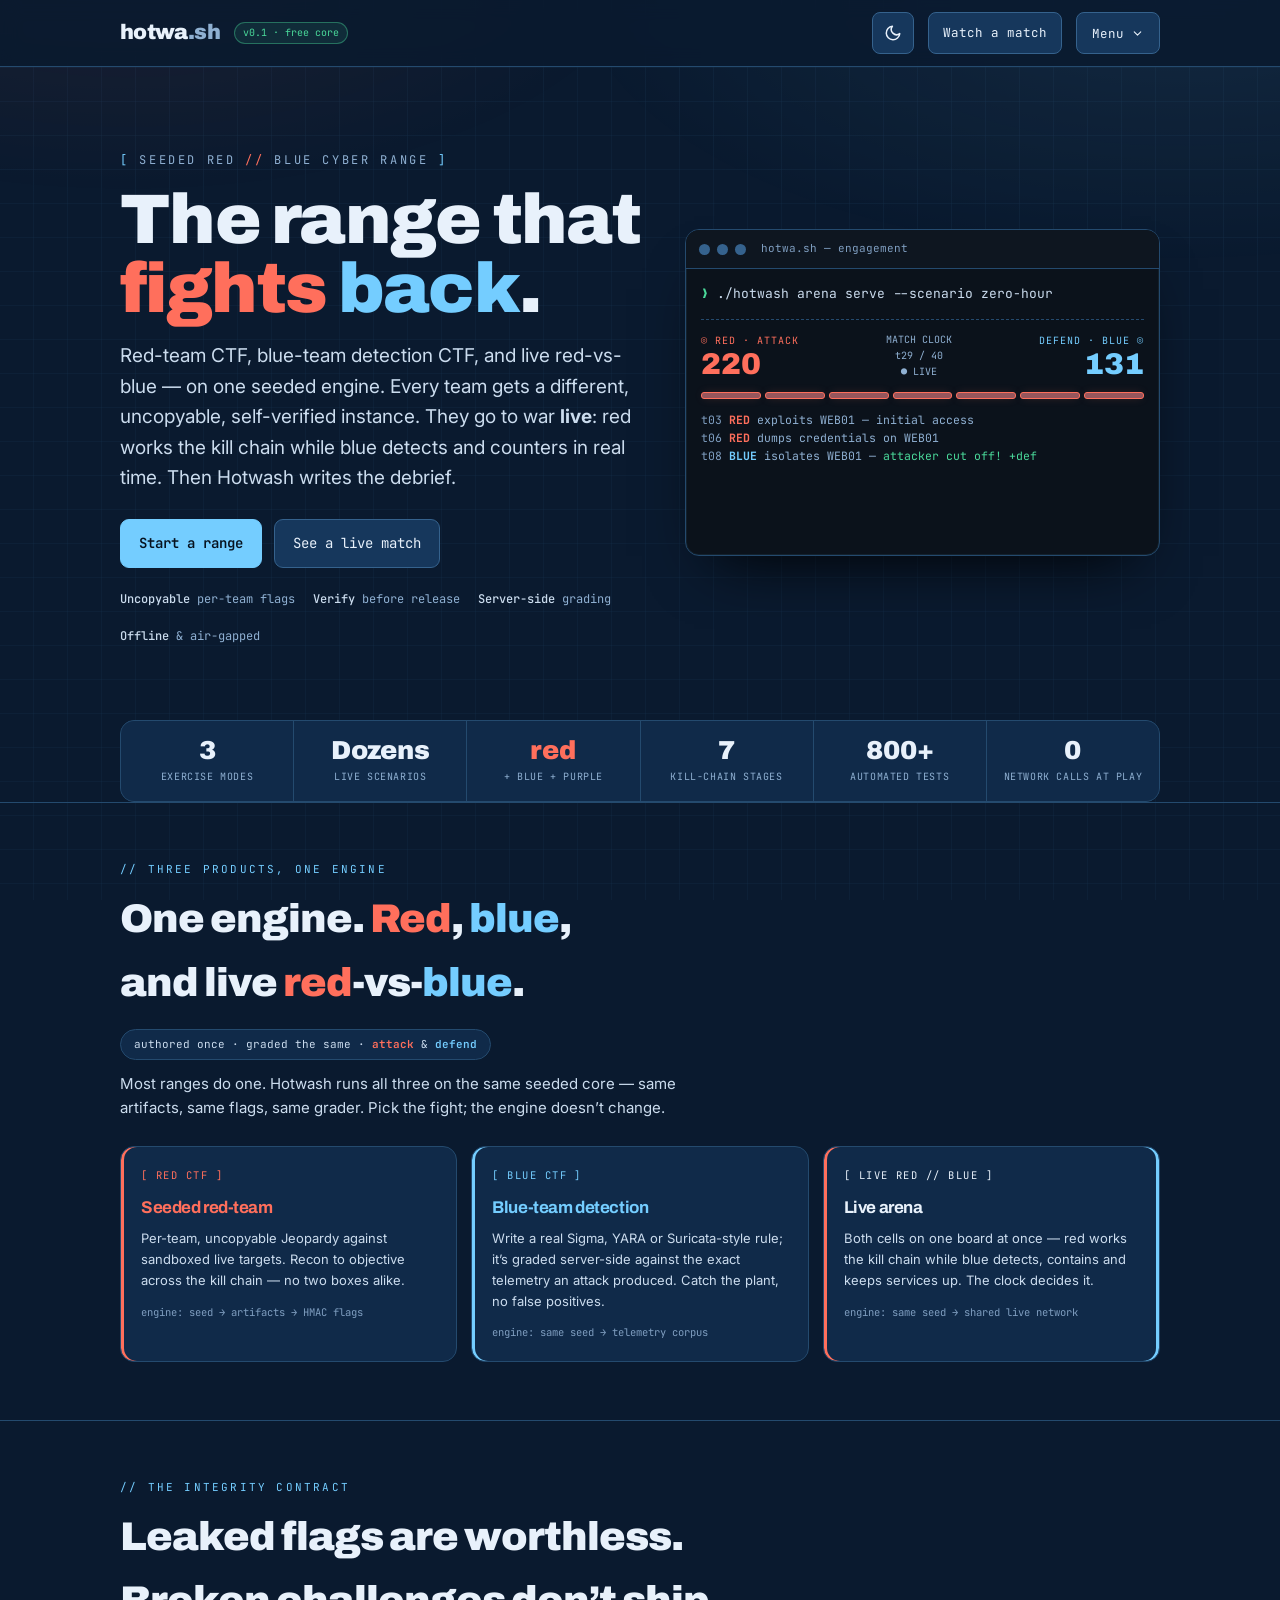
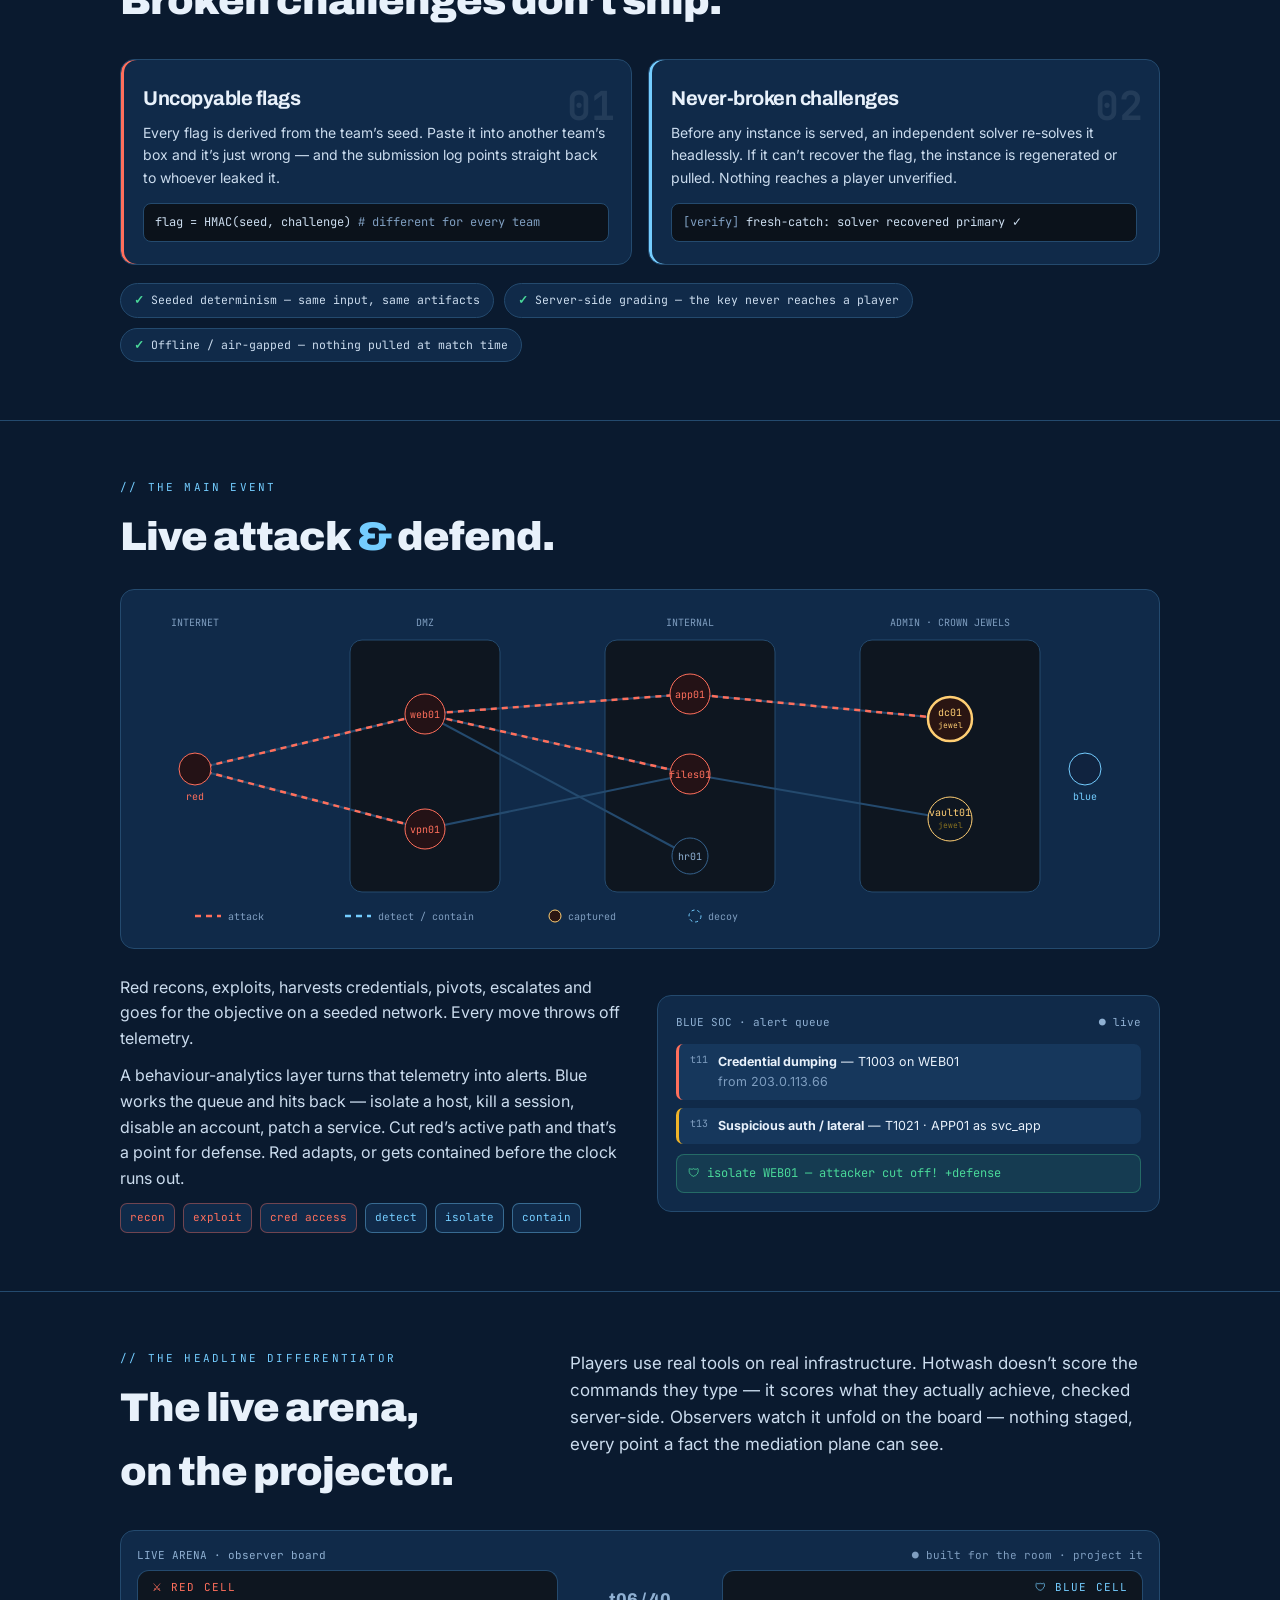
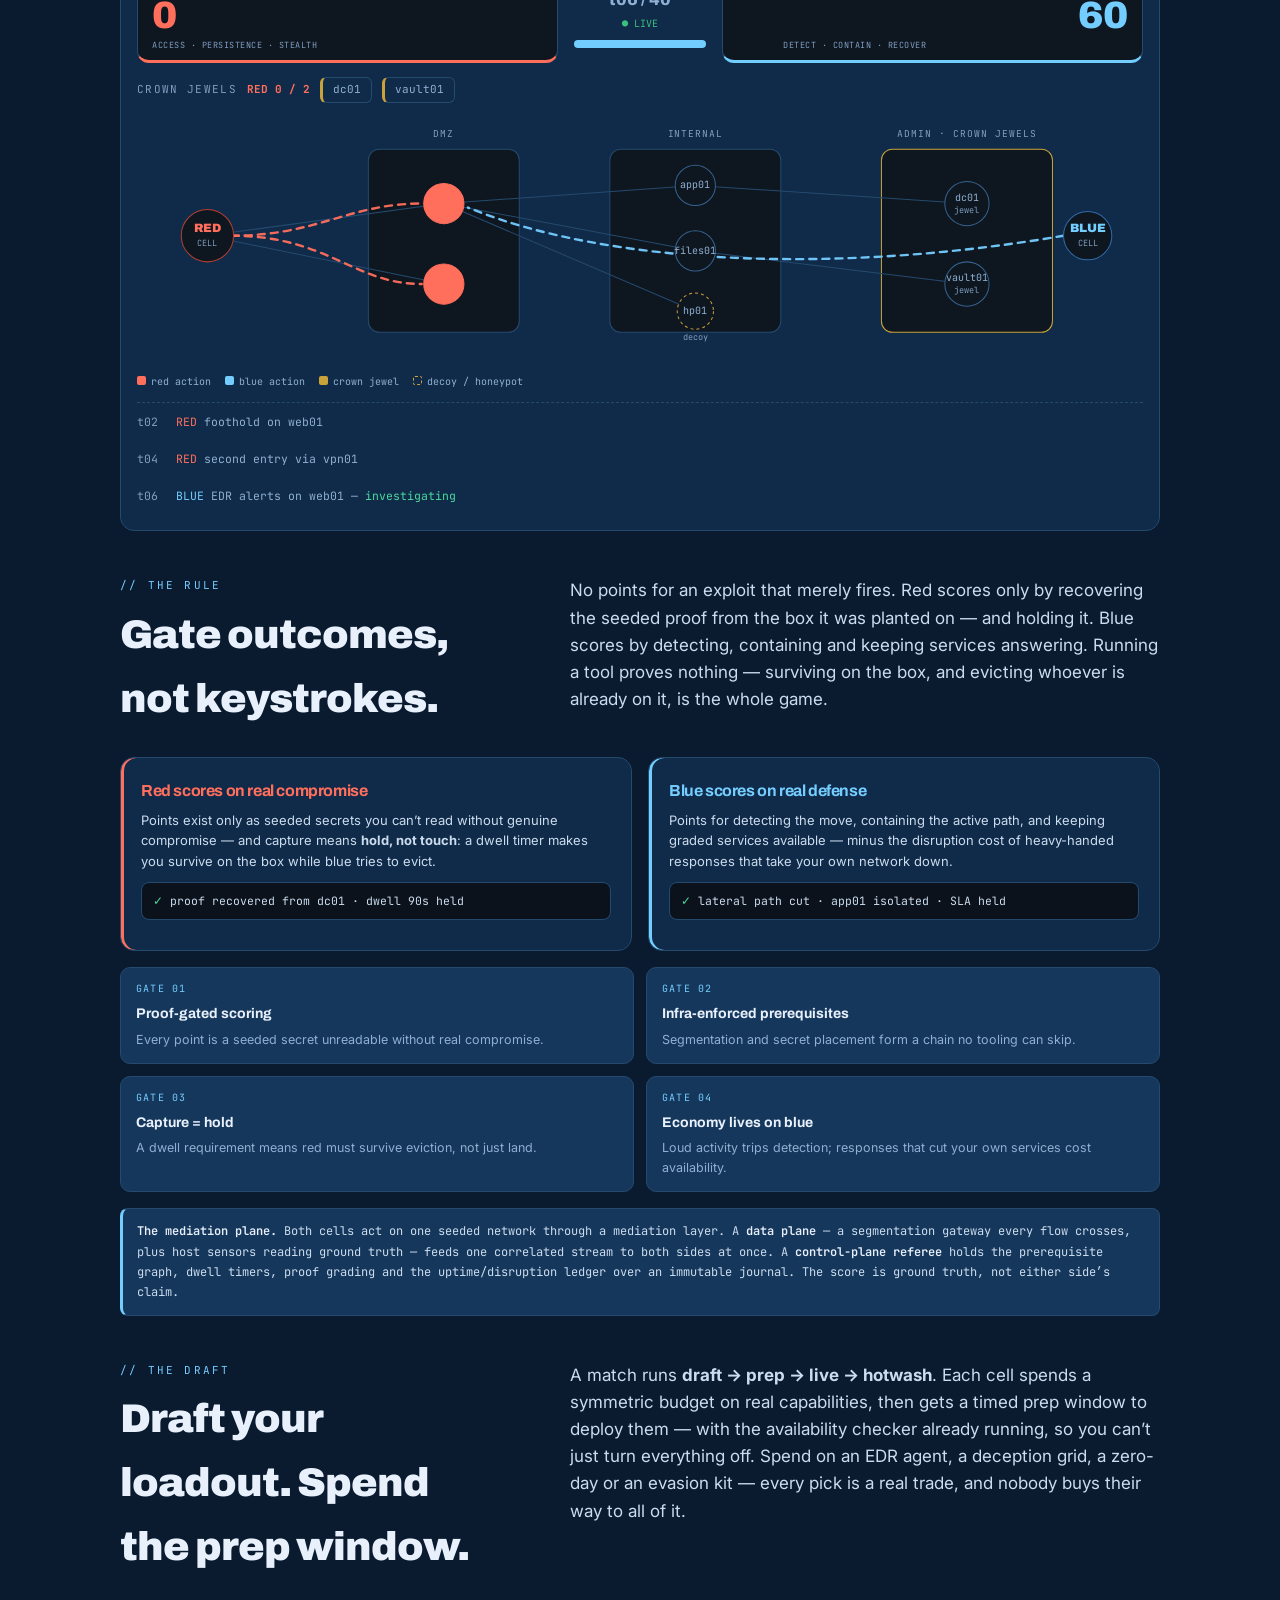
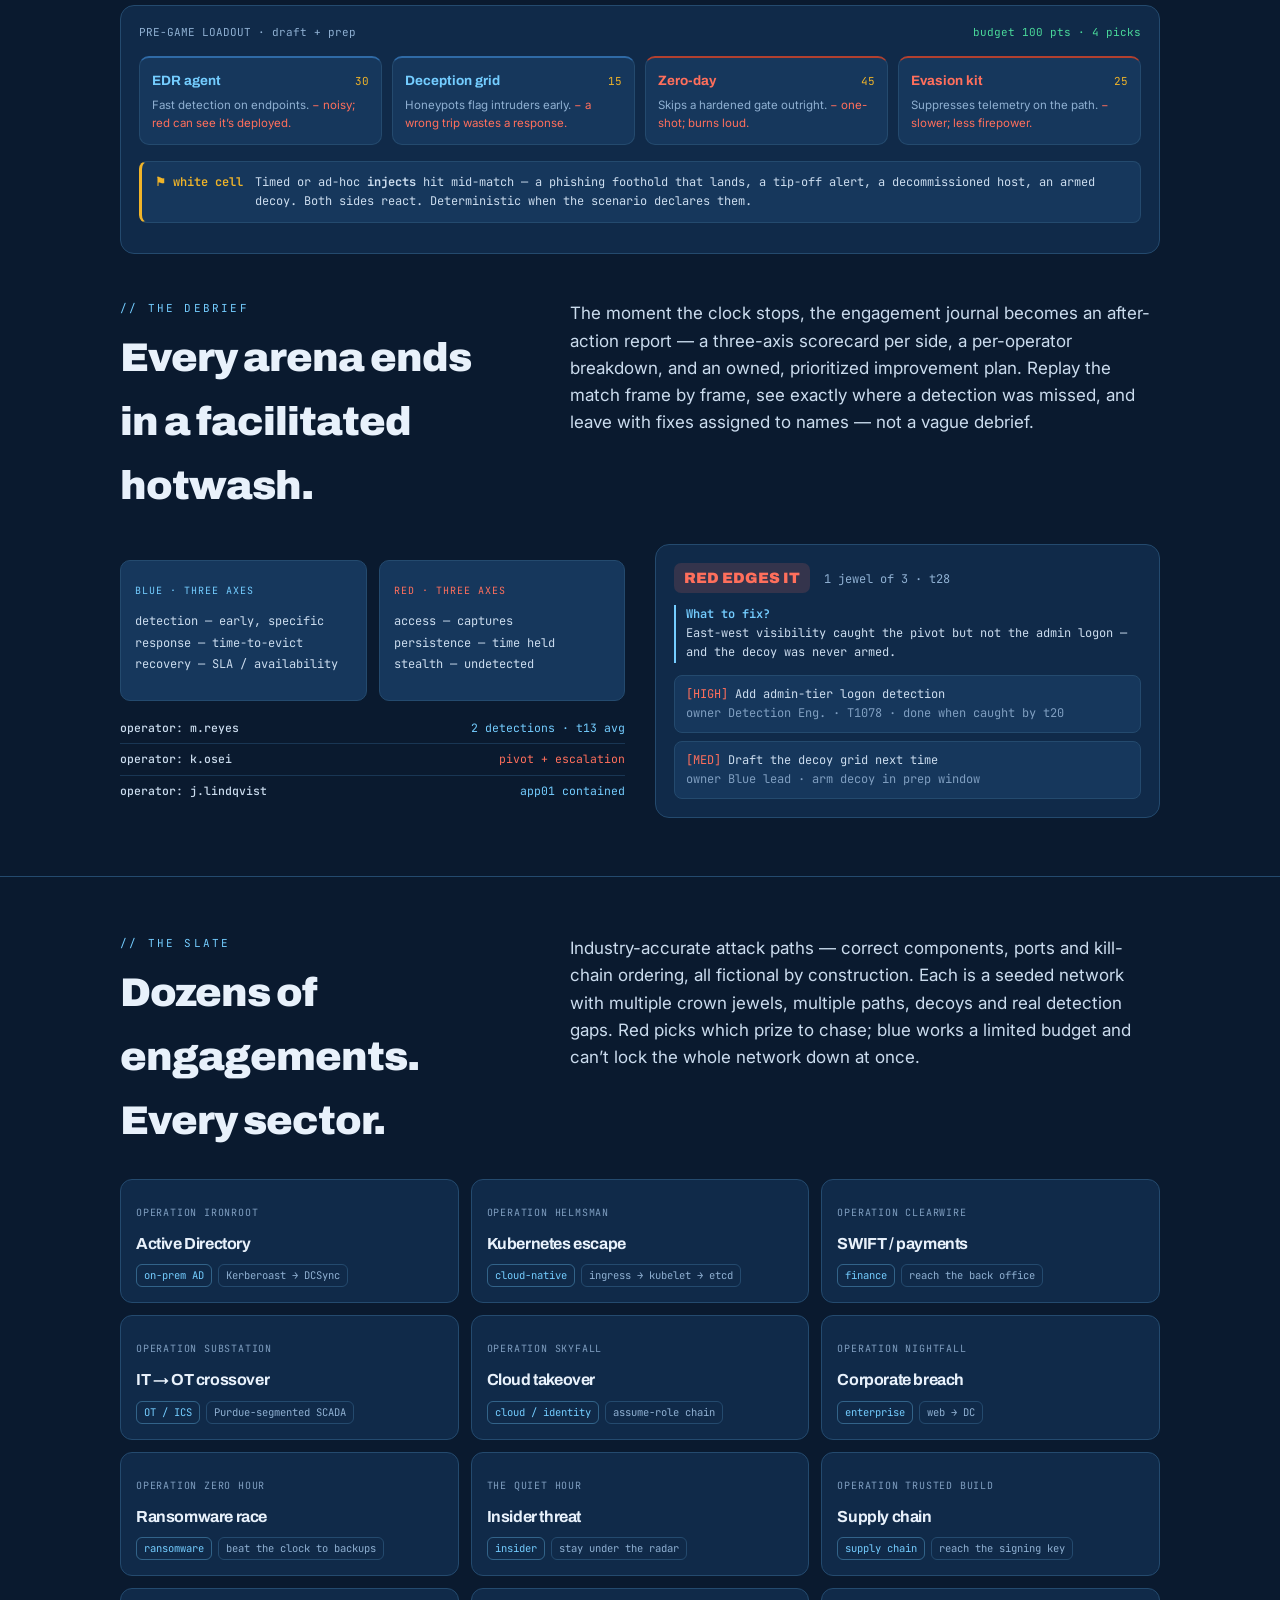
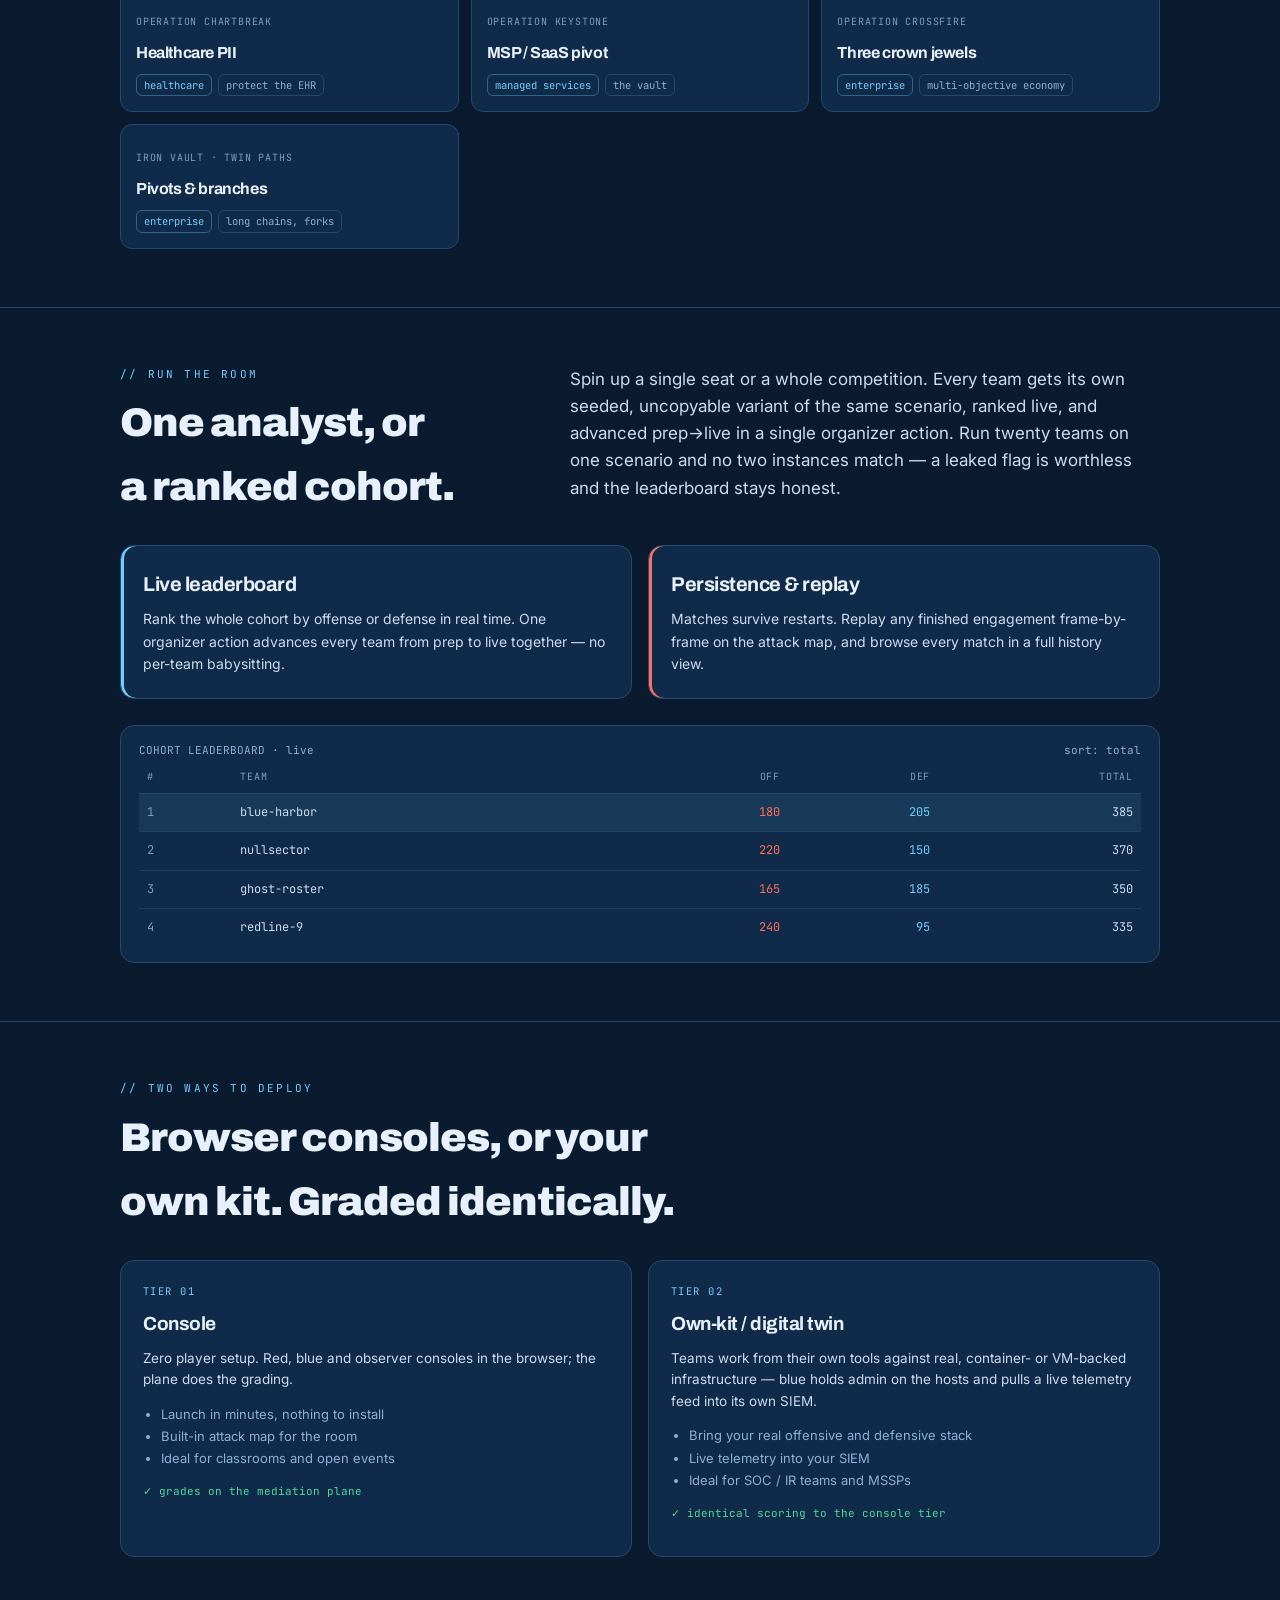
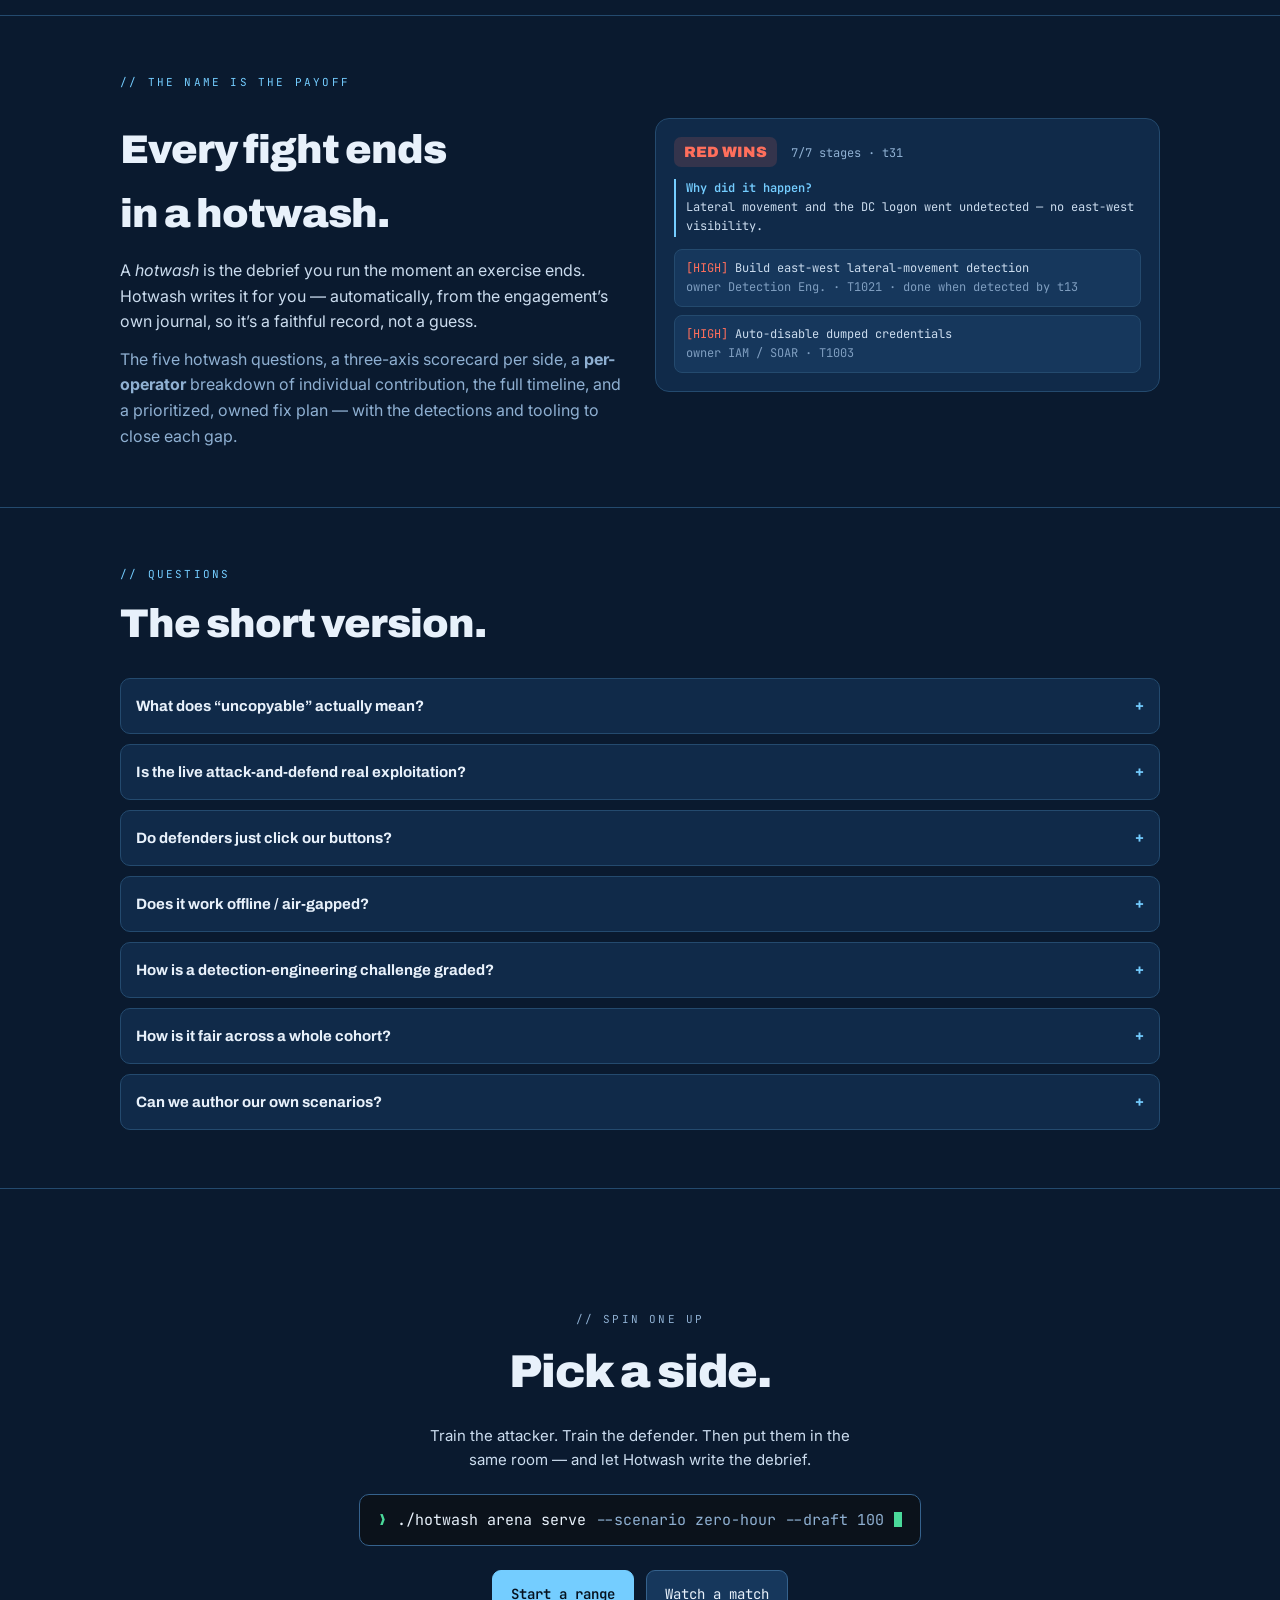
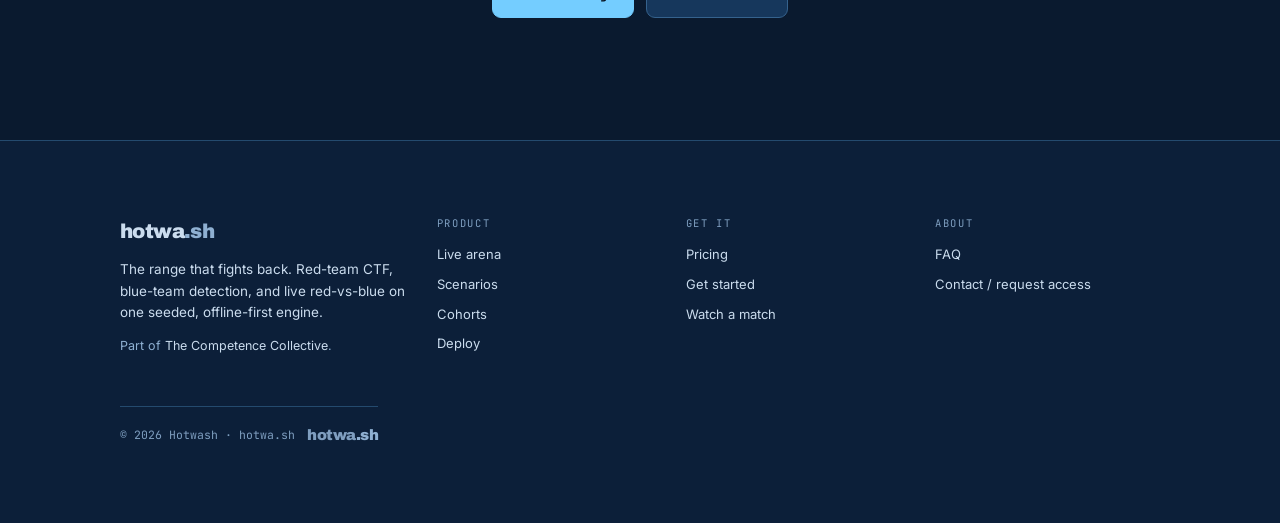
==== commit 73b18e16: "Enlarge attack-map labels on mobile" ====
--- a/index.html
+++ b/index.html
@@ -224,6 +224,15 @@
   .amap .cell{font-family:var(--disp);font-weight:900;font-size:12px}
   .amap .host{font-family:var(--mono);font-size:10px;fill:var(--mut)}
   .amap .sub{font-family:var(--mono);font-size:8.5px;fill:var(--faint)}
+  /* the wide map SVGs scale down hard on phones — enlarge their labels so they stay legible */
+  @media(max-width:600px){
+    .frontmap .lbl{font-size:15px}
+    .frontmap .hostname{font-size:17px}
+    .amap .zlbl{font-size:14px}
+    .amap .cell{font-size:18px}
+    .amap .host{font-size:17px}
+    .amap .sub{font-size:13px}
+  }
   .amap .ring{fill:#0e1620}
   .amap .ring.red{stroke:var(--red-dim)} .amap .ring.blue{stroke:var(--blue-dim)} .amap .ring.host{stroke:var(--line-2)} .amap .ring.decoy{stroke:#caa23a;stroke-dasharray:3 3}
   .amap .flow{fill:none;stroke-width:2.4;stroke-linecap:round;opacity:0;stroke-dasharray:7 6;stroke-dashoffset:300}
--- a/assets/site.css
+++ b/assets/site.css
@@ -54,6 +54,8 @@
 a:focus-visible,button:focus-visible,summary:focus-visible,[tabindex]:focus-visible{outline:2px solid var(--blue);outline-offset:3px;border-radius:6px}
 .btn.primary:focus-visible,.cta:focus-visible,.menubtn:focus-visible{outline-color:var(--ink)}
 @media(prefers-reduced-motion:reduce){html{scroll-behavior:auto}}
+/* keep anchored sections clear of the sticky header */
+html{scroll-padding-top:84px}
 /* header */
 header{position:sticky;top:0;z-index:30;border-bottom:1px solid var(--line);
   background:color-mix(in srgb,var(--bg) 86%,transparent);backdrop-filter:blur(10px)}
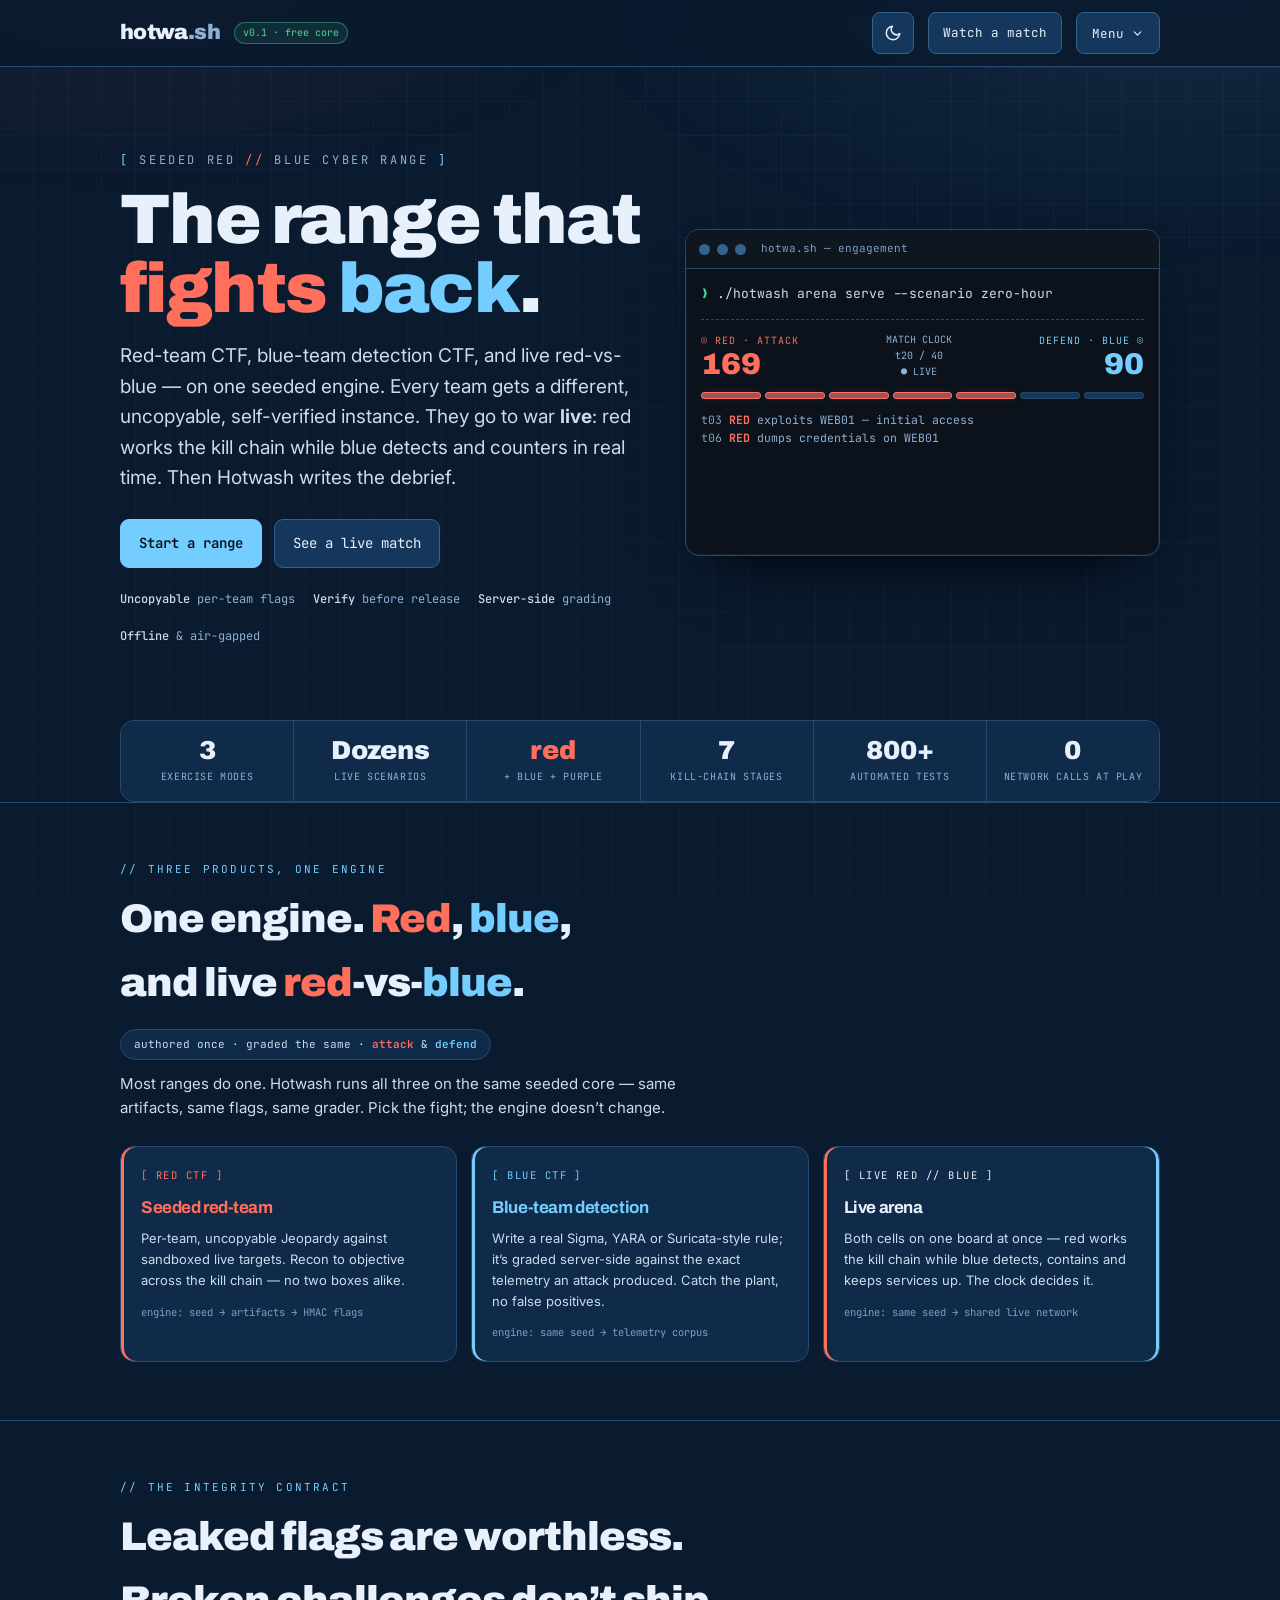
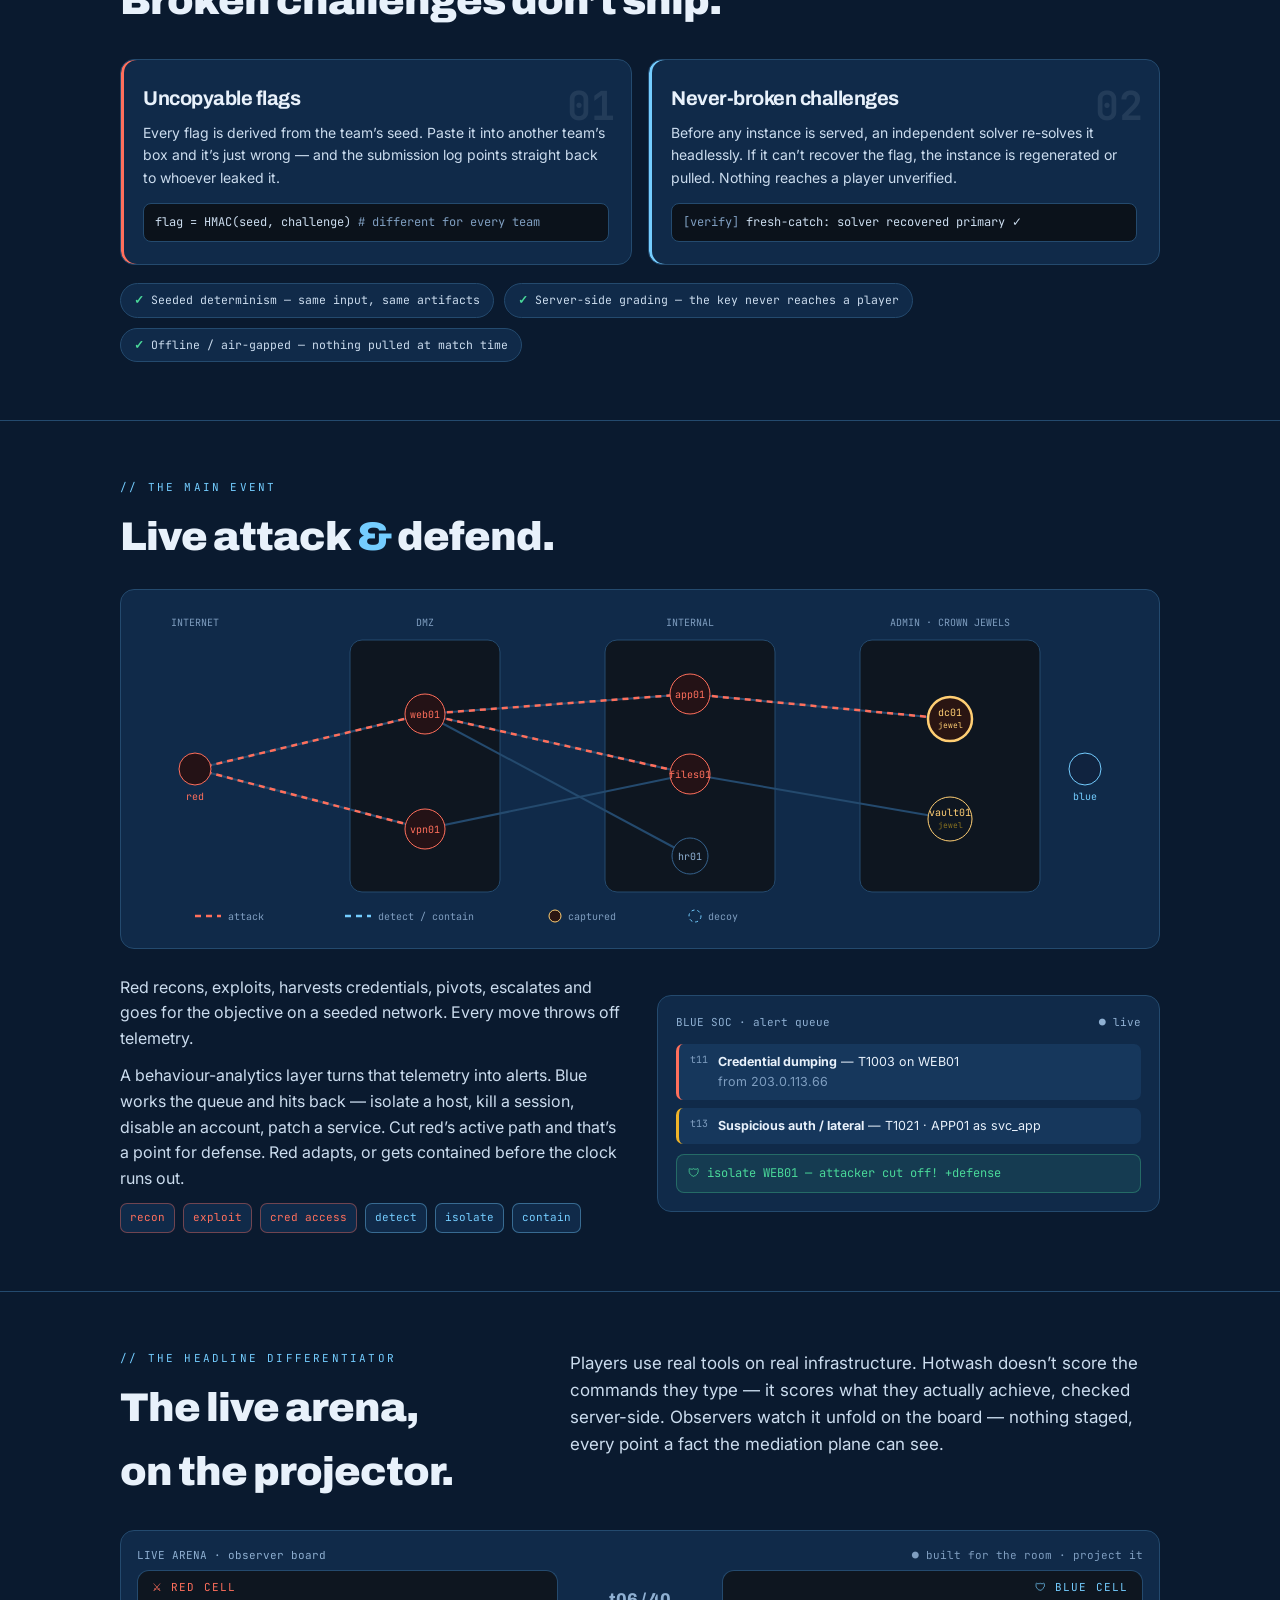
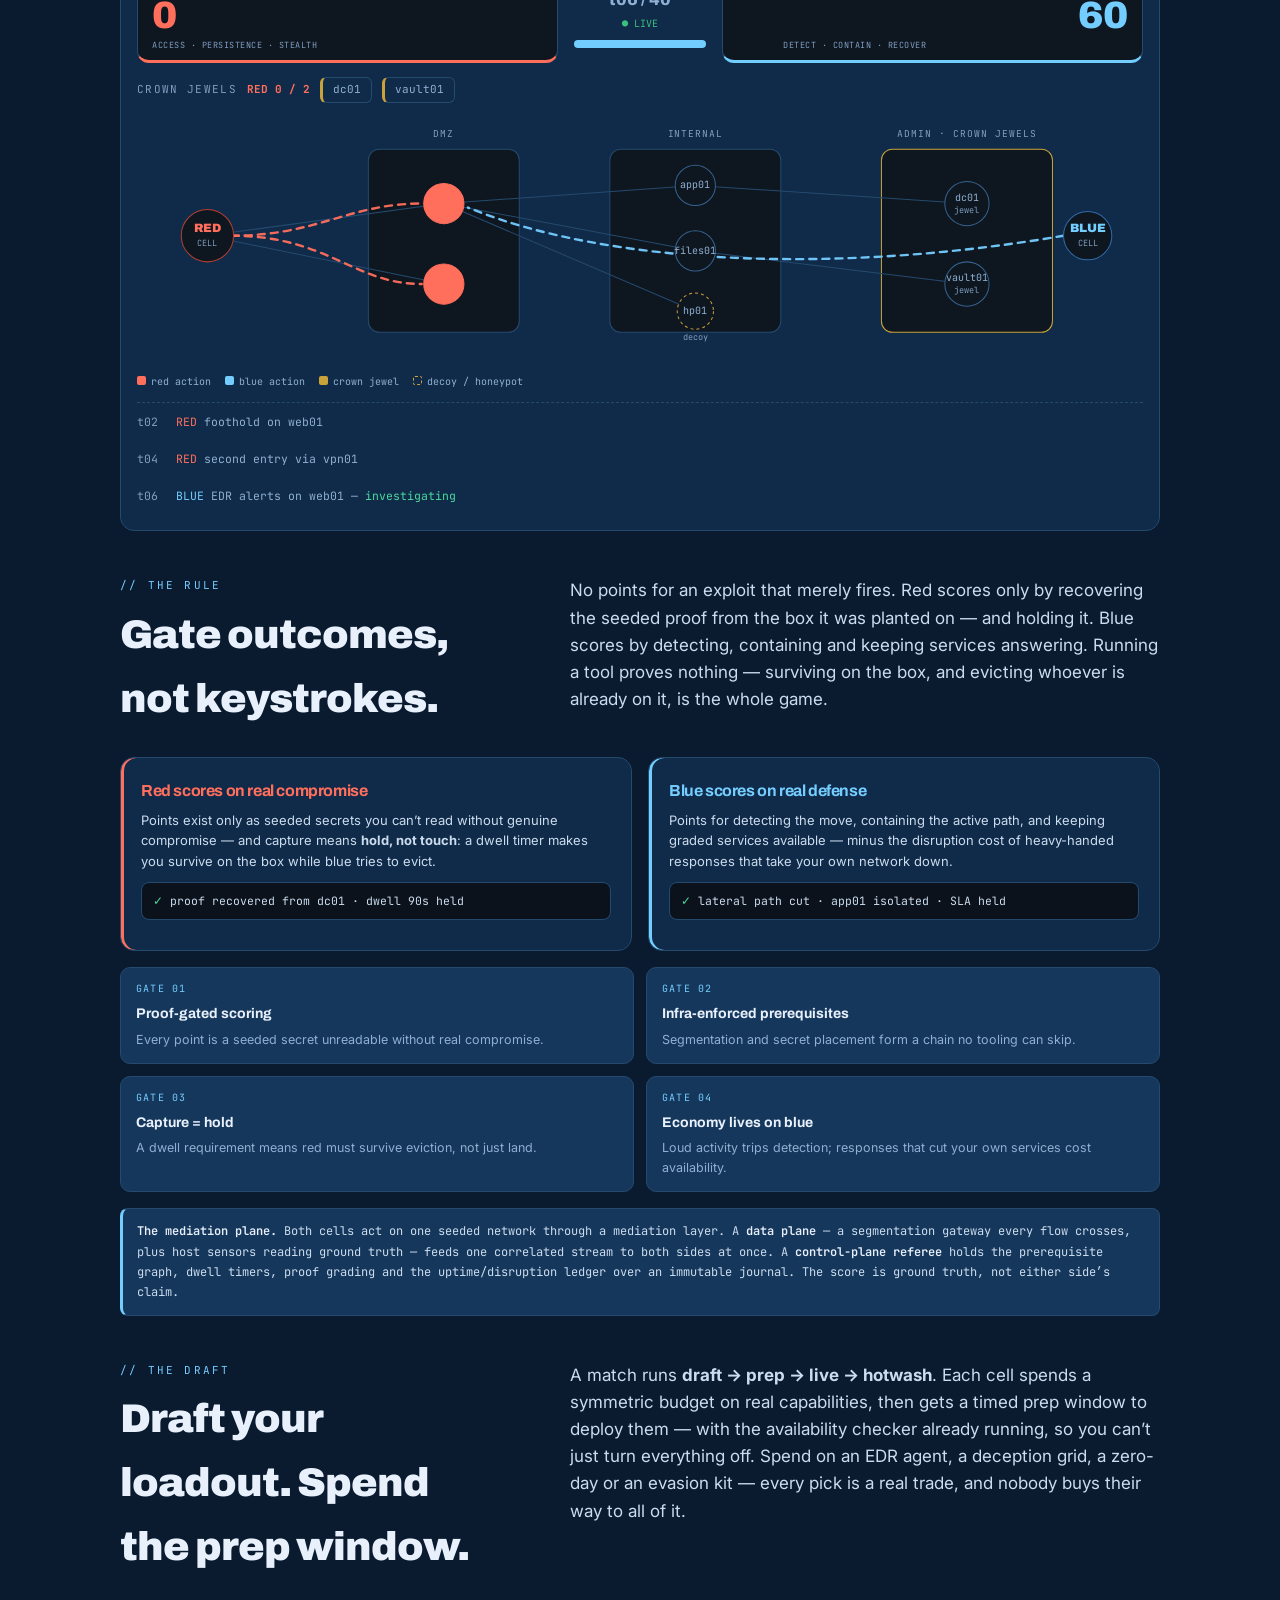
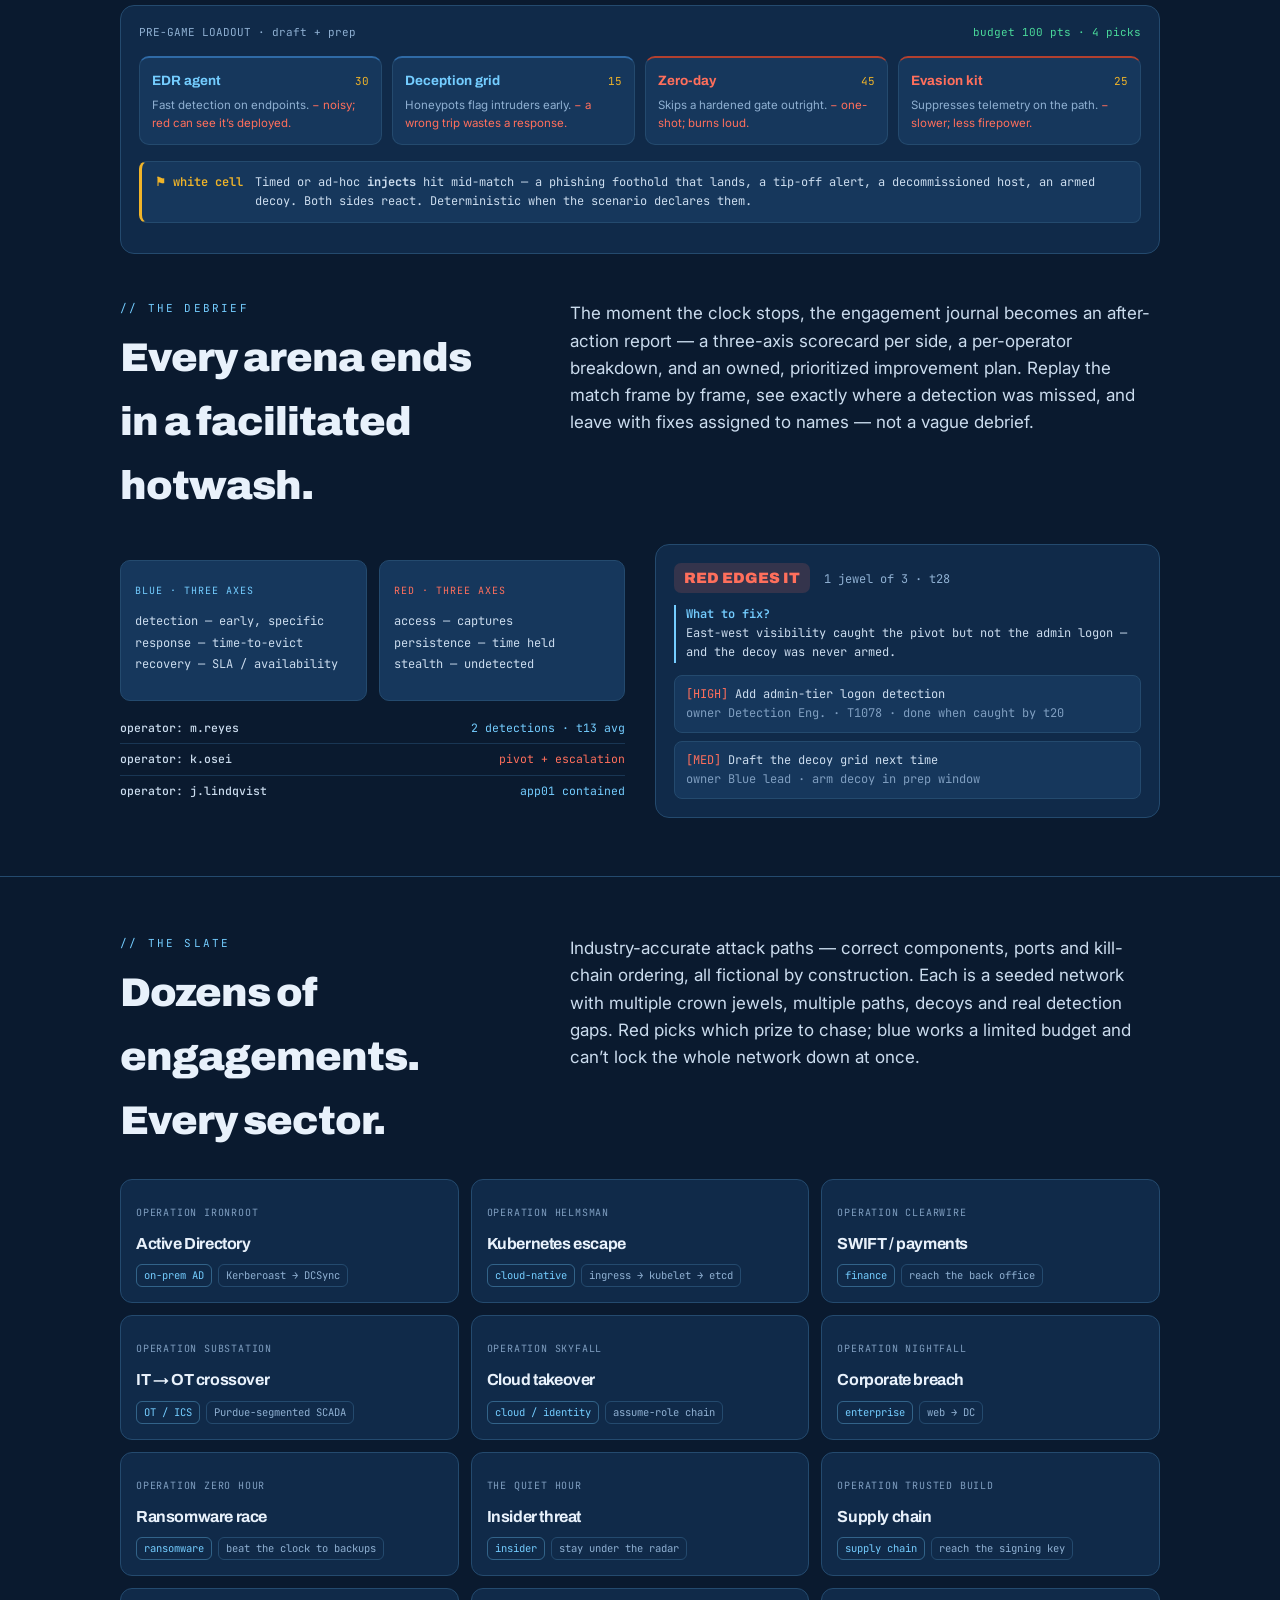
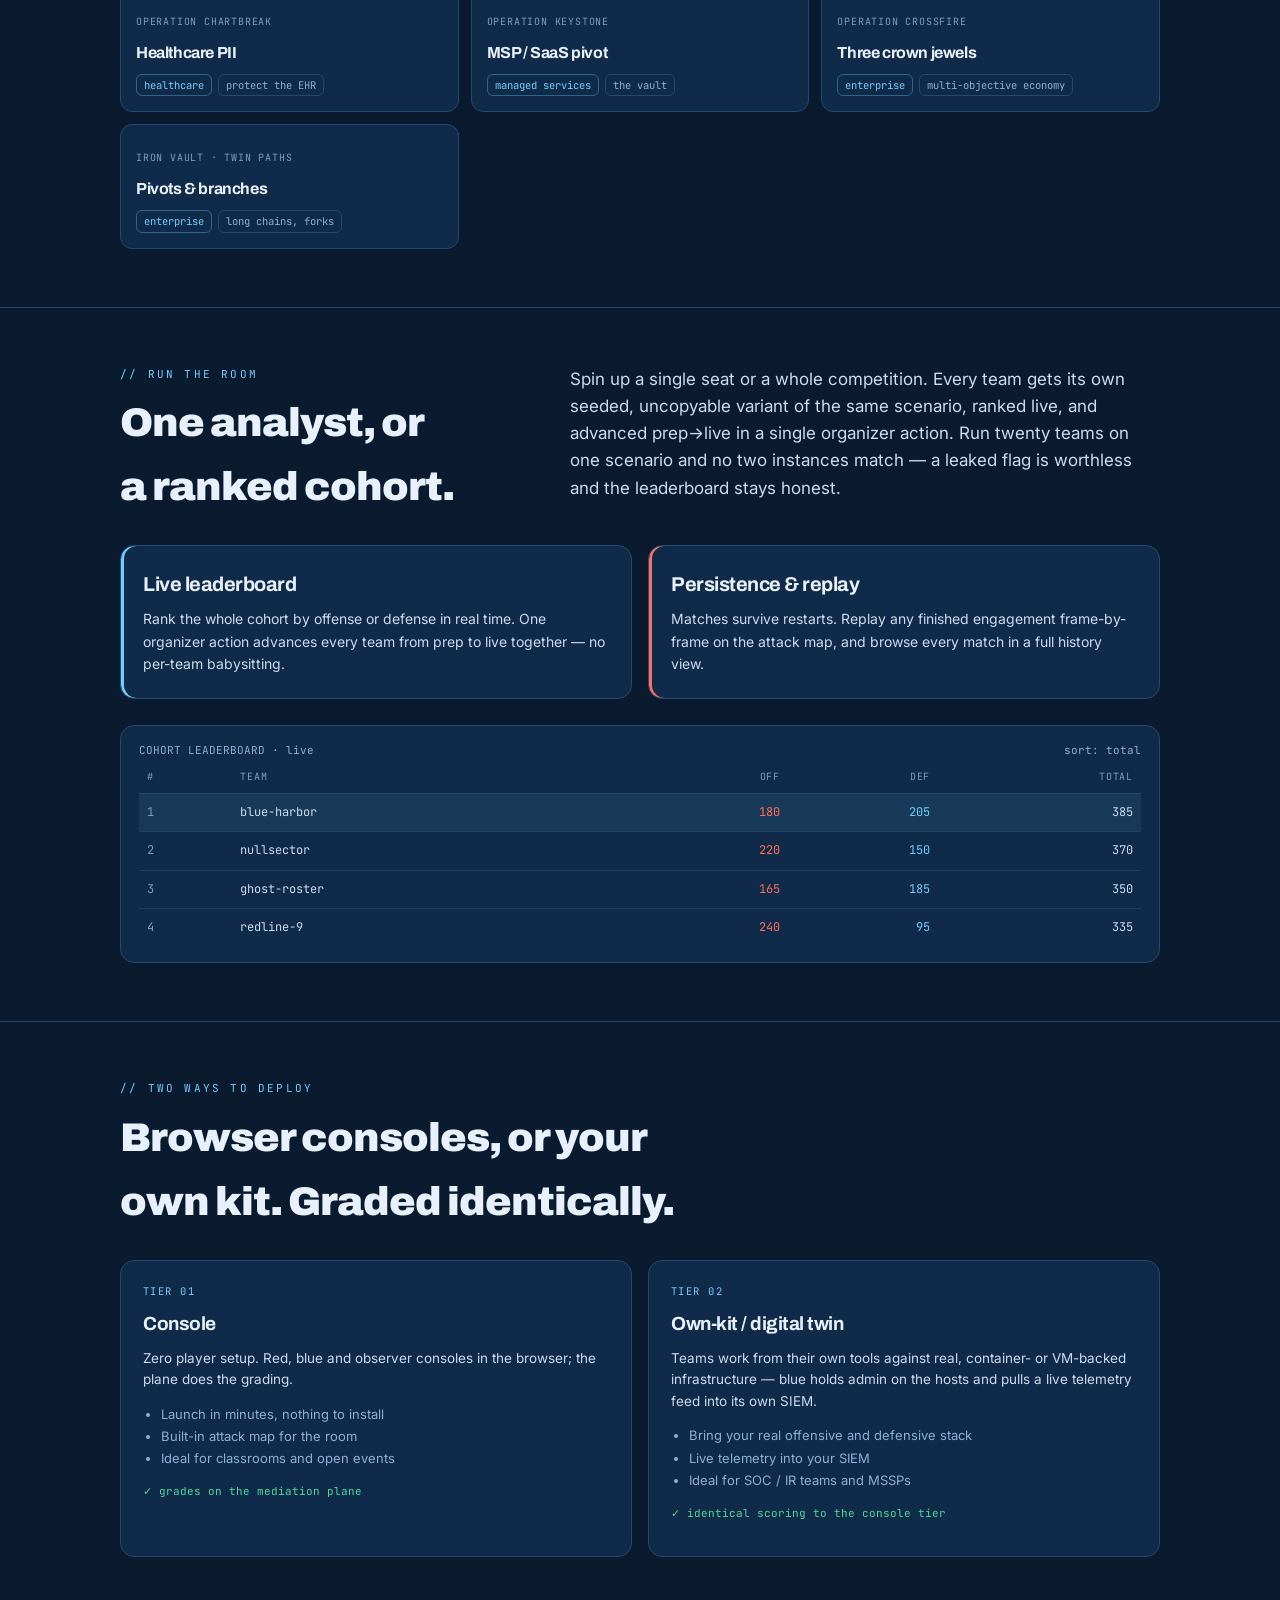
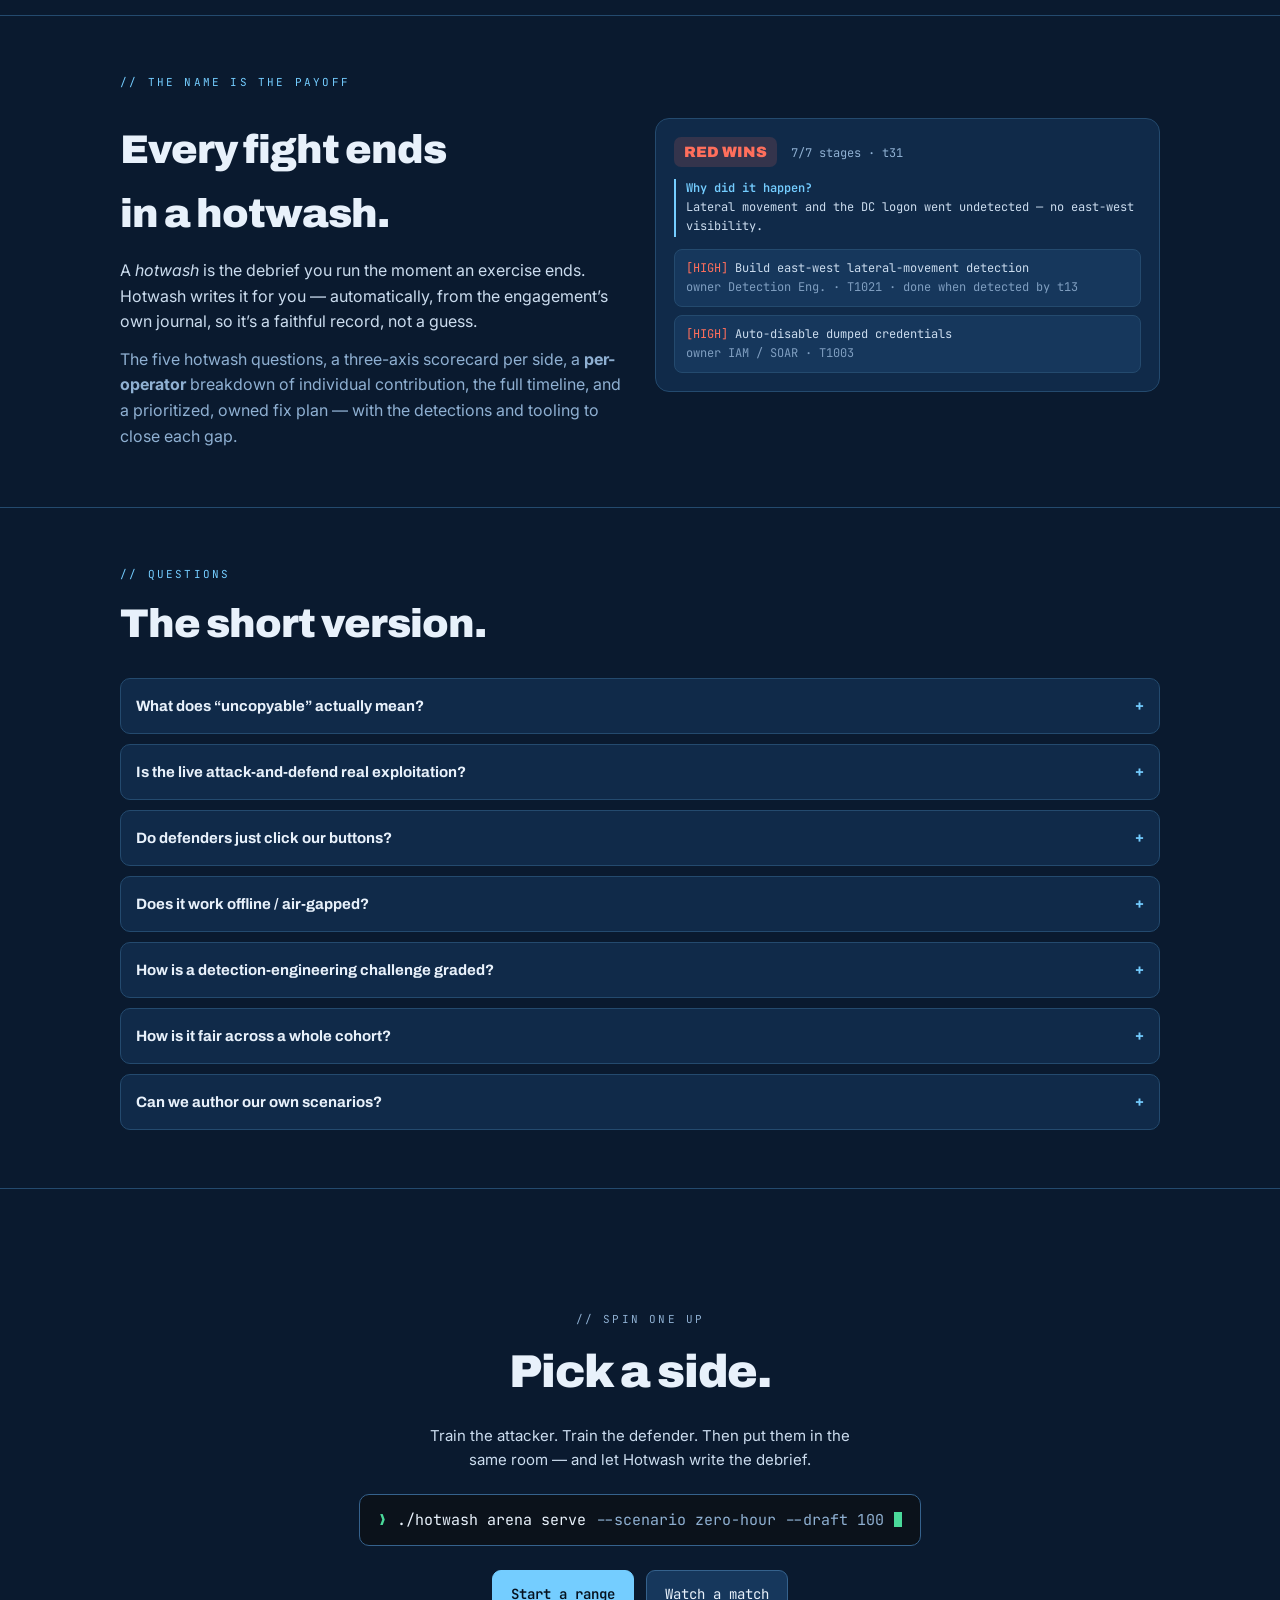
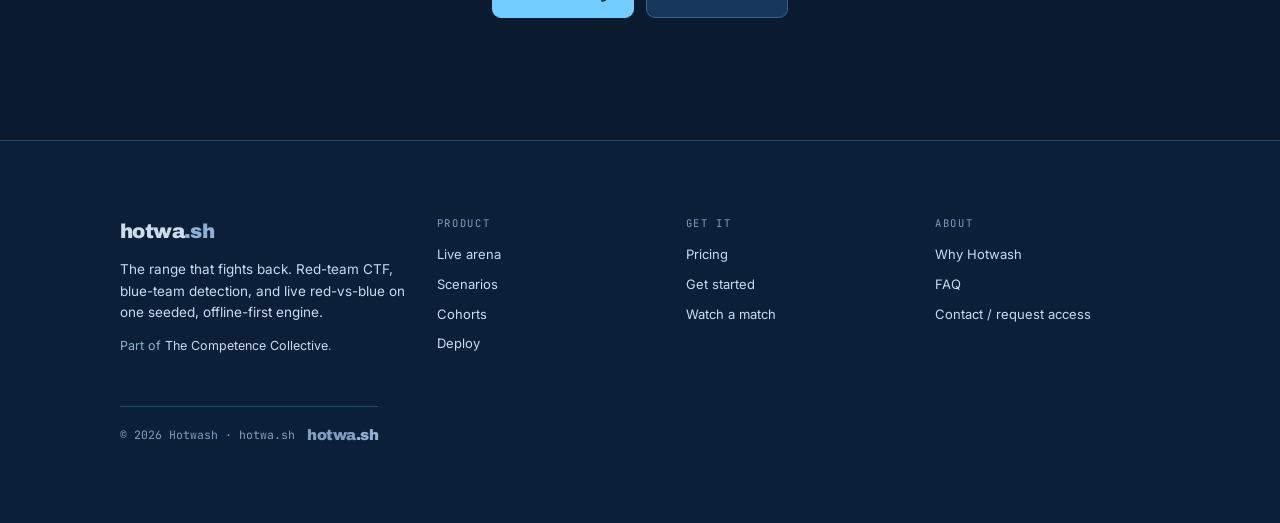
==== commit f623dae7: "Add the Why Hotwash compare page and demo deep links" ====
--- a/index.html
+++ b/index.html
@@ -412,6 +412,7 @@
     </div>
     <div class="smgroup">
       <p class="smh">Learn</p>
+      <a href="/compare.html">Why Hotwash</a>
       <a href="/#faq">FAQ</a>
       <a href="mailto:hello@hotwa.sh">Contact</a>
     </div>
@@ -889,6 +890,7 @@
       <nav class="fcol" aria-label="About">
         <h2>About</h2>
         <ul>
+          <li><a href="/compare.html">Why Hotwash</a></li>
           <li><a href="/#faq">FAQ</a></li>
           <li><a href="mailto:hello@hotwa.sh">Contact / request access</a></li>
         </ul>
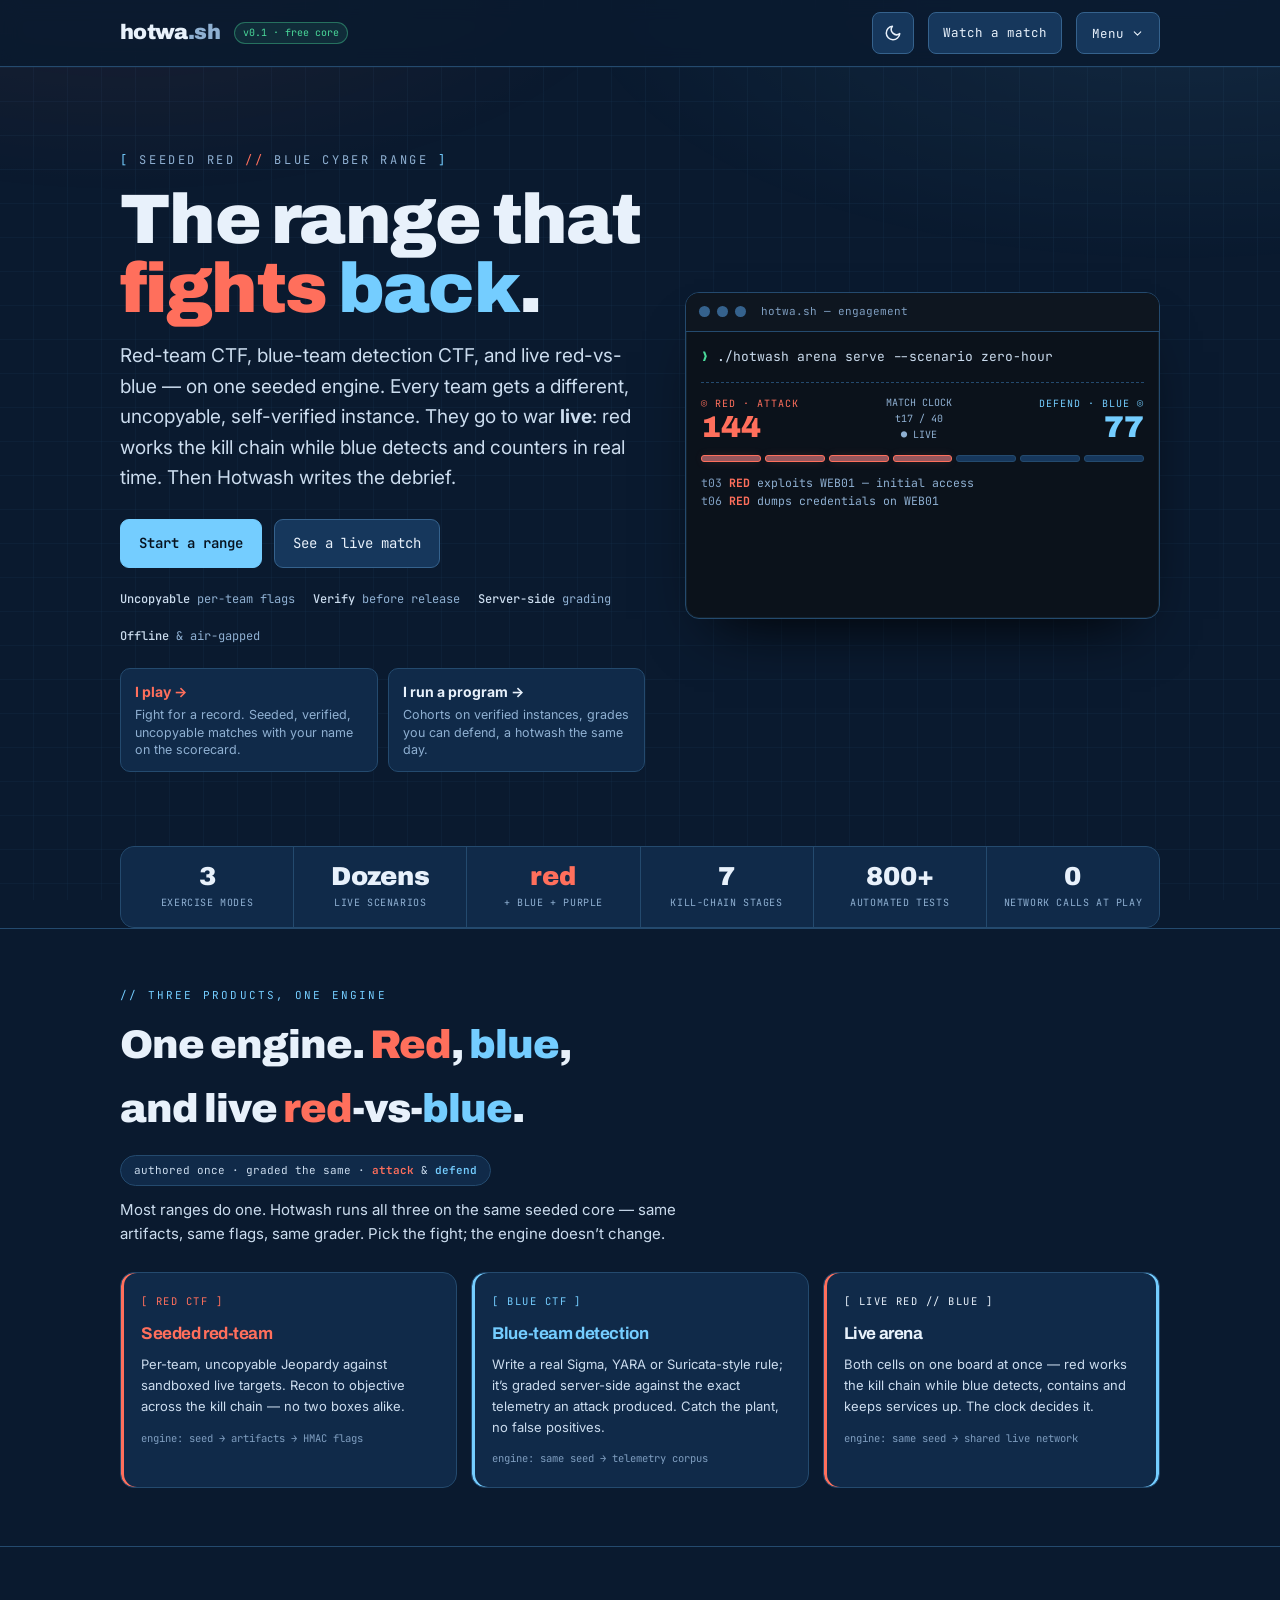
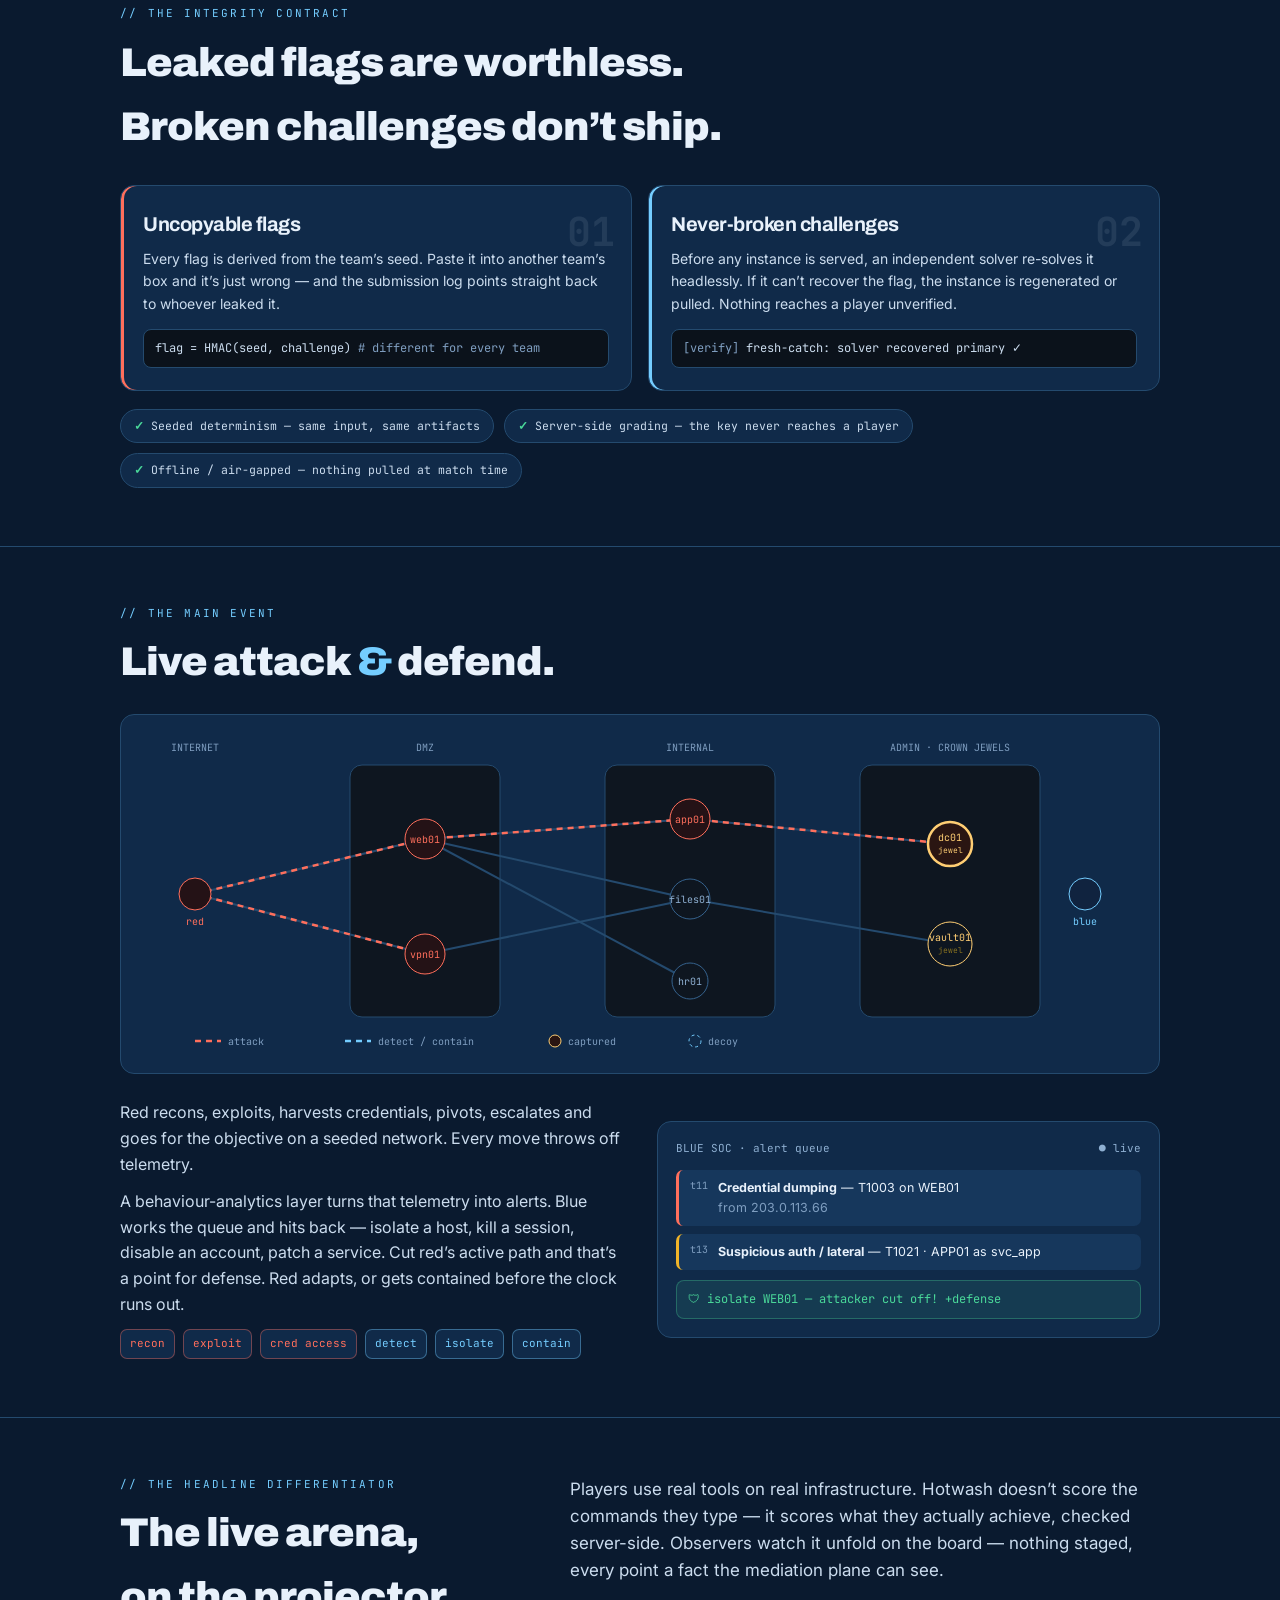
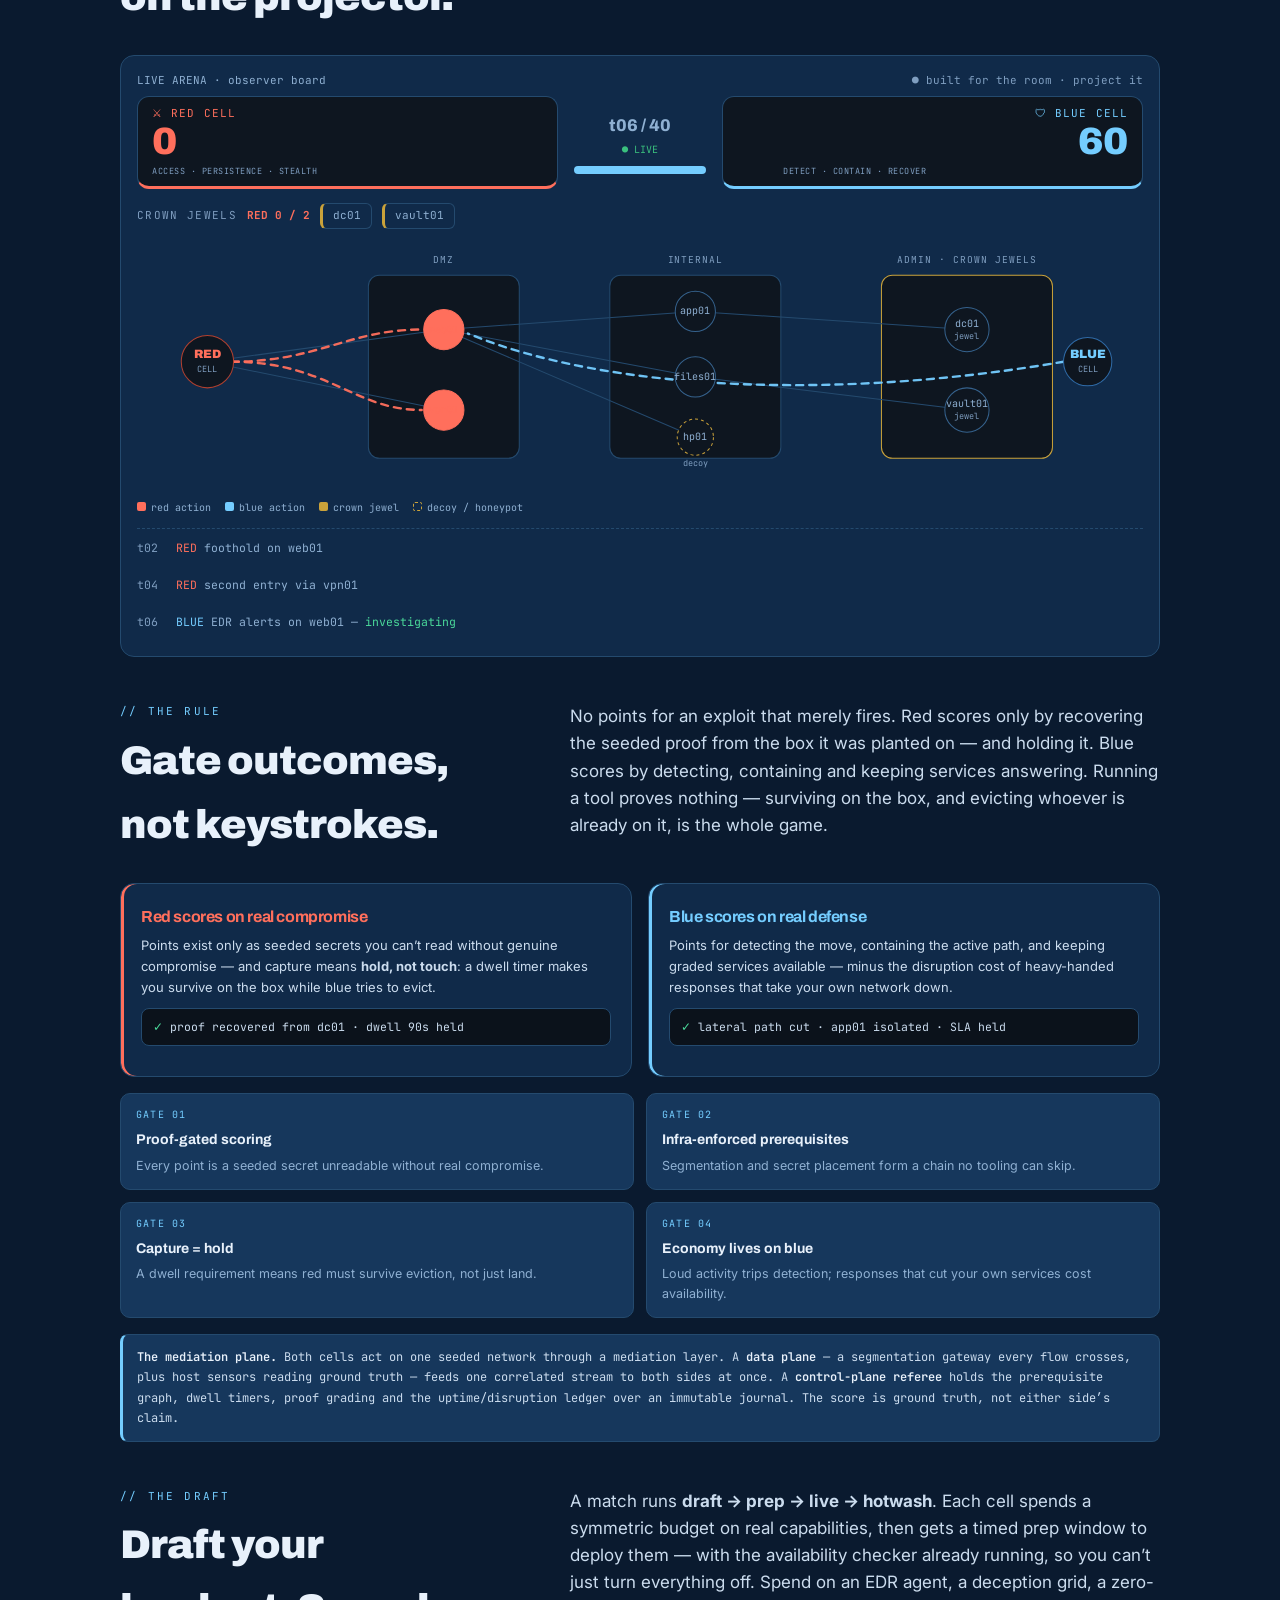
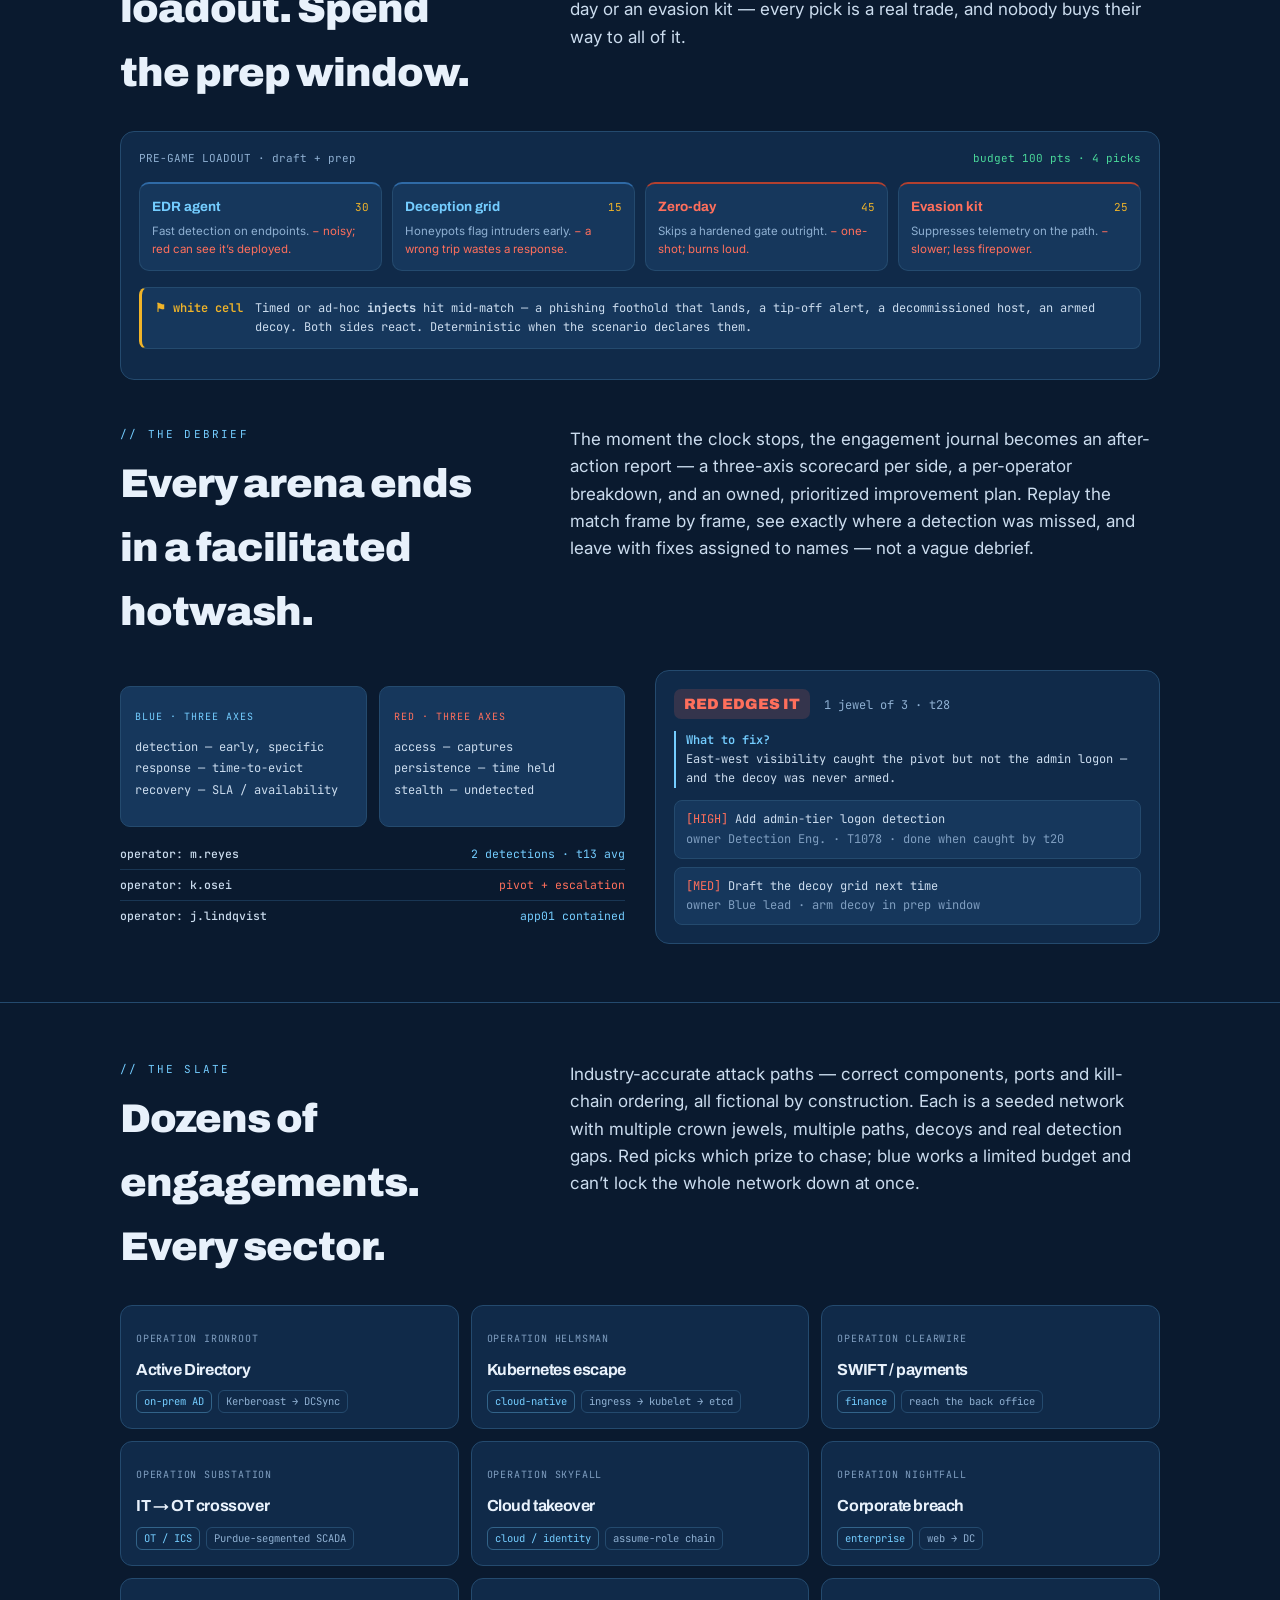
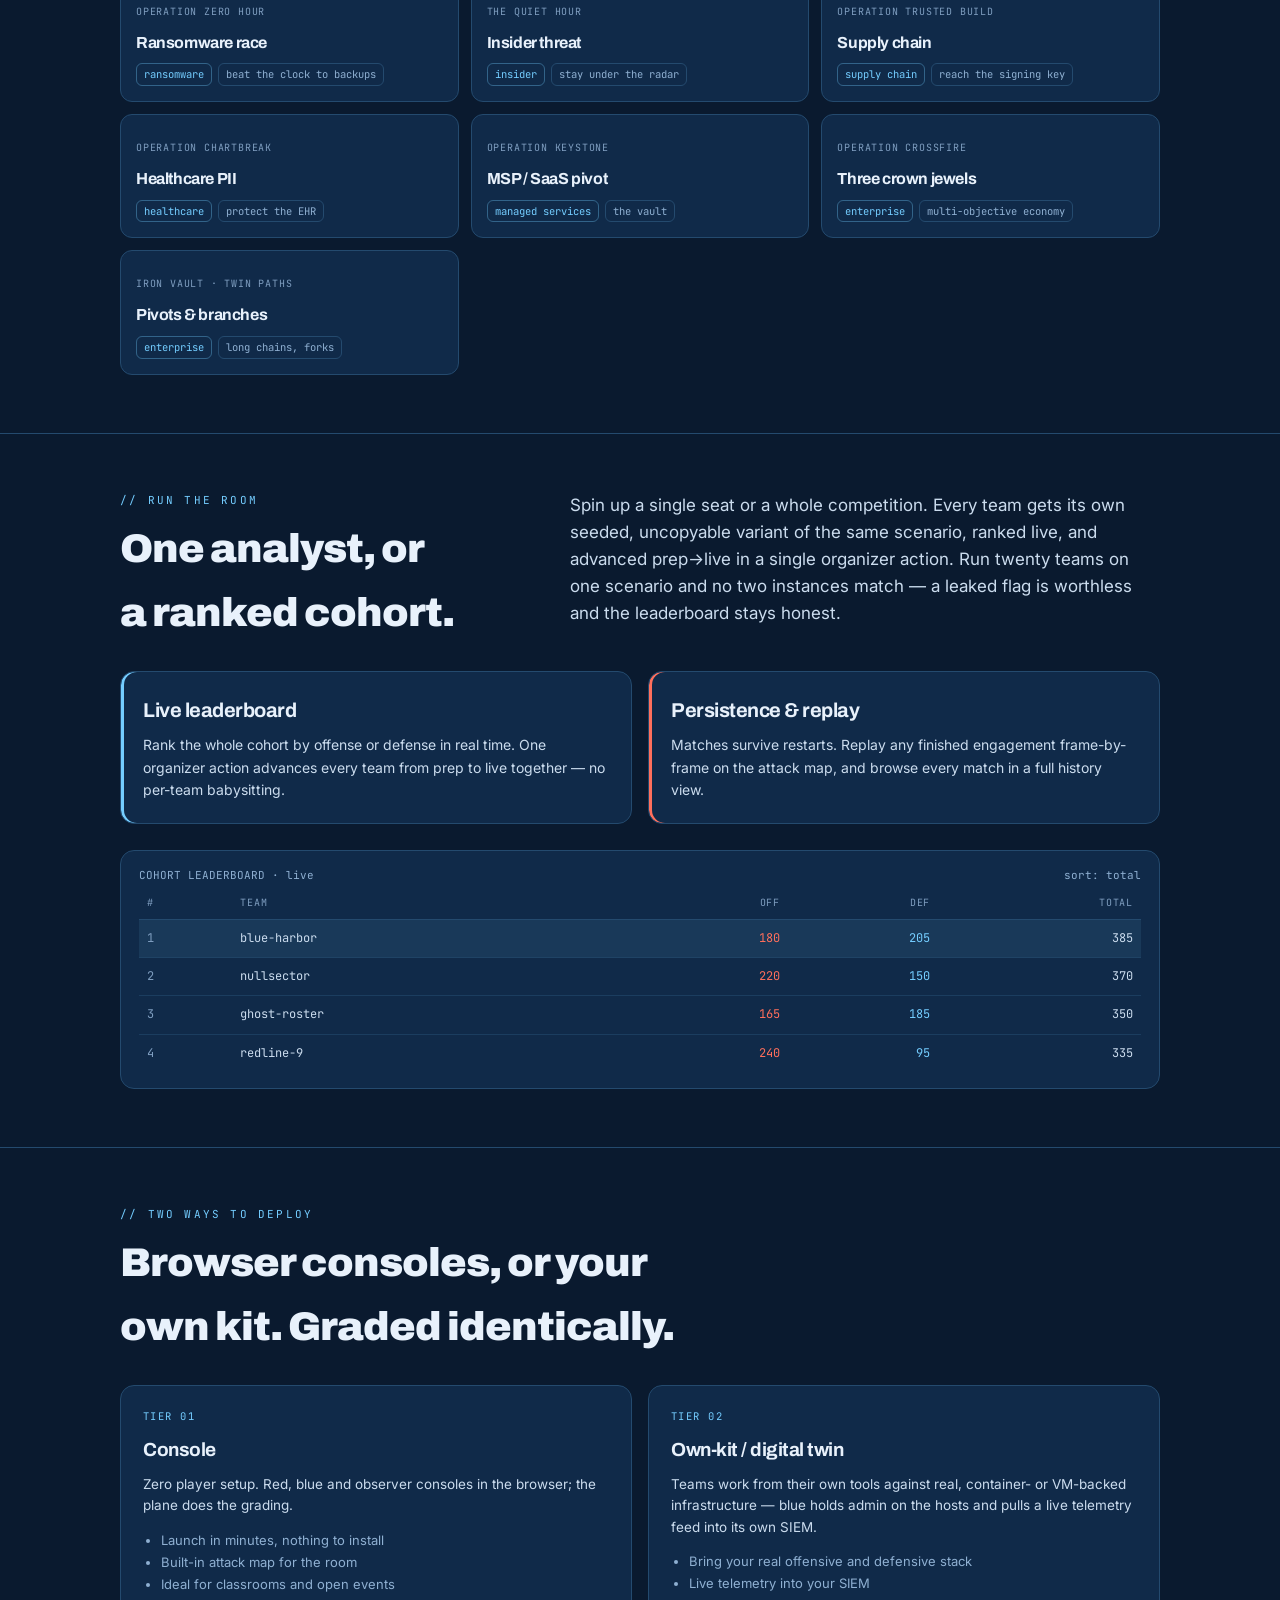
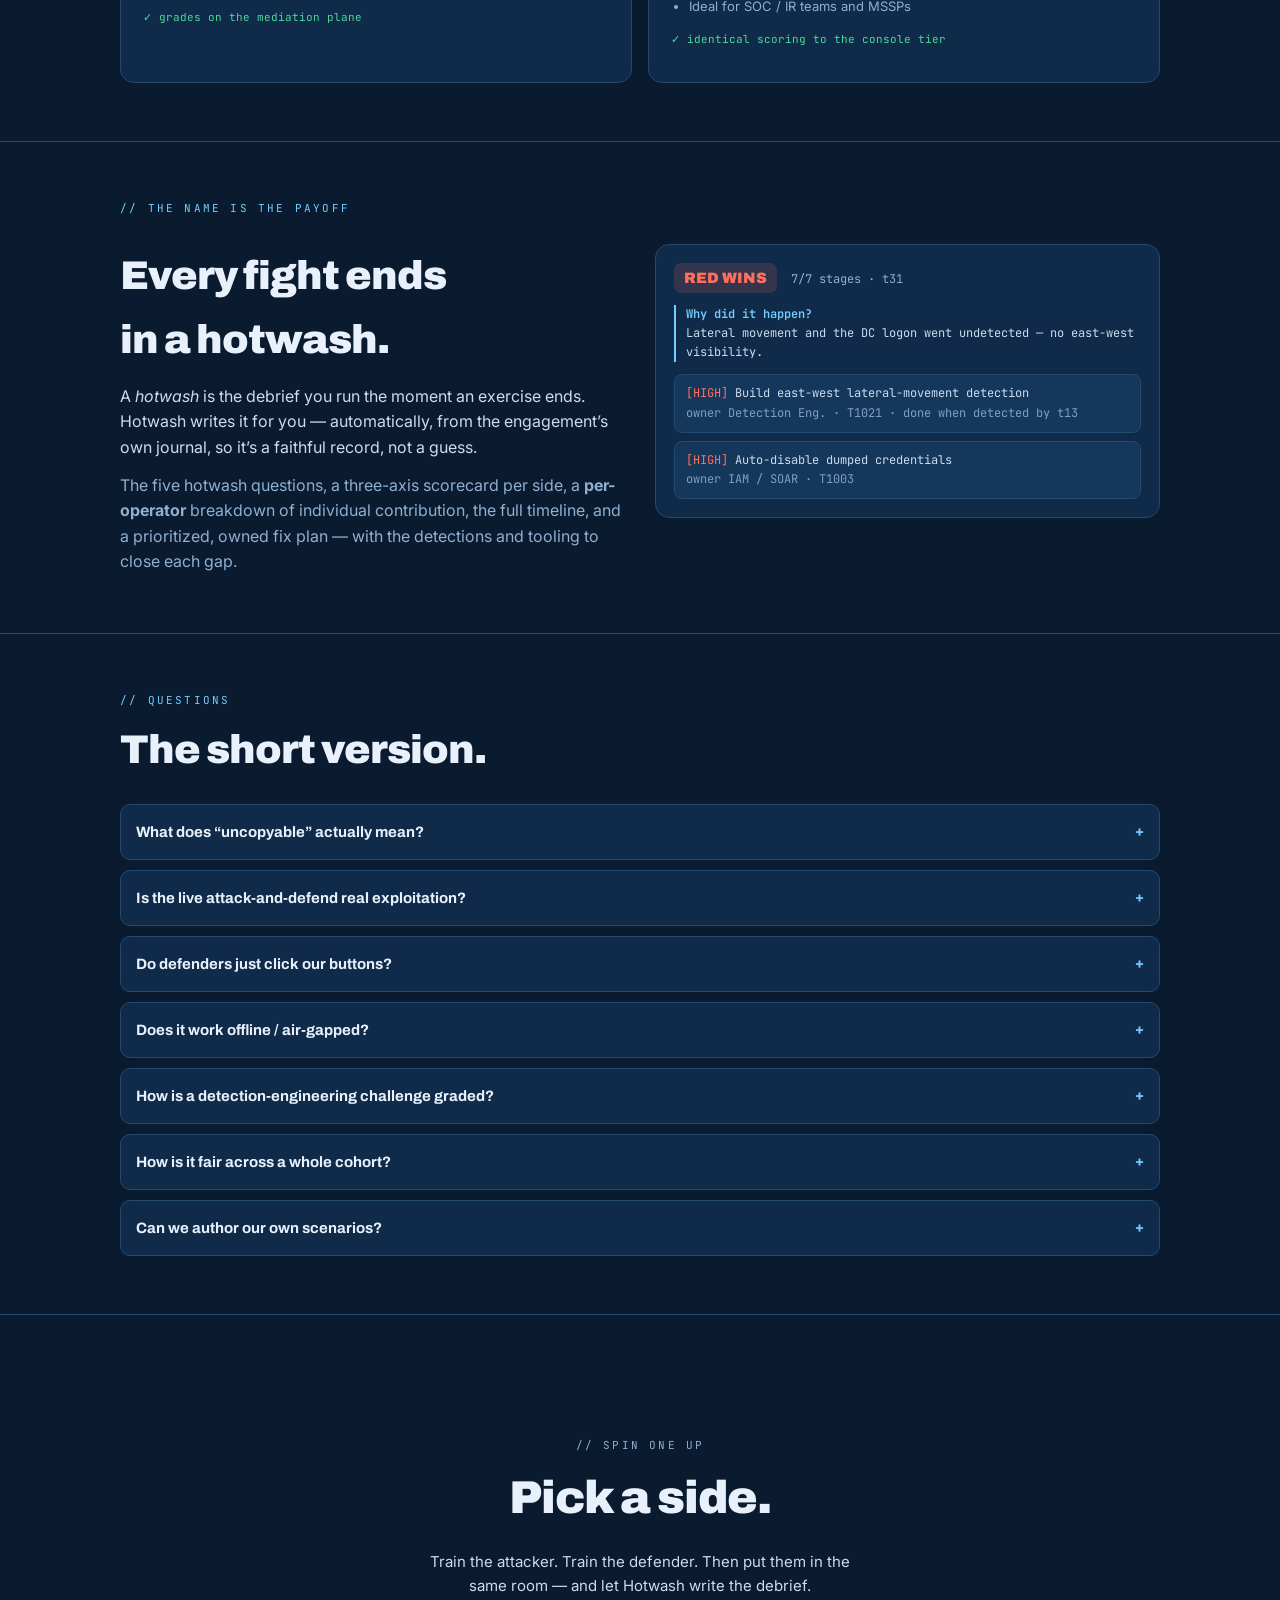
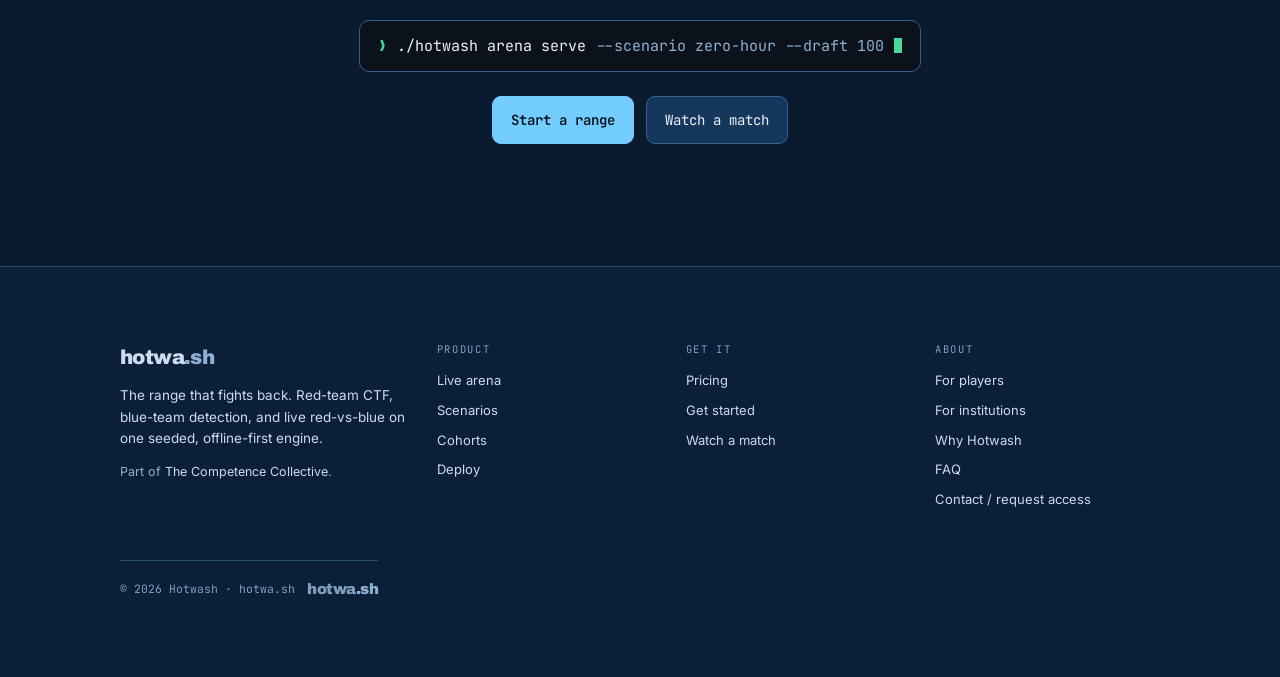
==== commit 6be097dc: "Add player and institution pages and the four-tier pricing" ====
--- a/index.html
+++ b/index.html
@@ -66,6 +66,12 @@
   .btn.primary:hover{box-shadow:0 0 22px -6px var(--blue);transform:translateY(-1px)}
   .btn.ghost:hover{border-color:var(--ink);transform:translateY(-1px)}
   .trust{margin-top:22px;display:flex;gap:18px;flex-wrap:wrap;font-family:var(--mono);font-size:12px;color:var(--mut)}
+  .paths{display:grid;grid-template-columns:1fr 1fr;gap:10px;margin-top:22px}
+  .path{display:block;border:1px solid var(--line);border-radius:10px;padding:12px 14px;background:var(--panel);transition:.15s}
+  .path:hover{border-color:var(--blue)} .path.r:hover{border-color:var(--red)}
+  .path b{display:block;font-size:14px}
+  .path span{display:block;font-size:12.5px;color:var(--mut);margin-top:3px;line-height:1.4}
+  @media(max-width:520px){.paths{grid-template-columns:1fr}}
   .trust b{color:var(--ink-2);font-weight:500}
   /* terminal card */
   .term{background:#0b121b;border:1px solid var(--line);border-radius:14px;overflow:hidden;
@@ -412,6 +418,8 @@
     </div>
     <div class="smgroup">
       <p class="smh">Learn</p>
+      <a href="/players.html">For players</a>
+      <a href="/institutions.html">For institutions</a>
       <a href="/compare.html">Why Hotwash</a>
       <a href="/#faq">FAQ</a>
       <a href="mailto:hello@hotwa.sh">Contact</a>
@@ -433,6 +441,10 @@
       <div class="trust">
         <span><b>Uncopyable</b> per-team flags</span><span><b>Verify</b> before release</span><span><b>Server-side</b> grading</span><span><b>Offline</b> &amp; air-gapped</span>
       </div>
+      <nav class="paths" aria-label="Choose your path">
+        <a class="path r" href="/players.html"><b>I play &rarr;</b><span>Fight for a record. Seeded, verified, uncopyable matches with your name on the scorecard.</span></a>
+        <a class="path" href="/institutions.html"><b>I run a program &rarr;</b><span>Cohorts on verified instances, grades you can defend, a hotwash the same day.</span></a>
+      </nav>
     </div>
     <div class="term reveal" id="term" aria-hidden="true">
       <div class="tt"><i></i><i></i><i></i><span class="t">hotwa.sh &mdash; engagement</span></div>
@@ -890,6 +902,8 @@
       <nav class="fcol" aria-label="About">
         <h2>About</h2>
         <ul>
+          <li><a href="/players.html">For players</a></li>
+          <li><a href="/institutions.html">For institutions</a></li>
           <li><a href="/compare.html">Why Hotwash</a></li>
           <li><a href="/#faq">FAQ</a></li>
           <li><a href="mailto:hello@hotwa.sh">Contact / request access</a></li>
